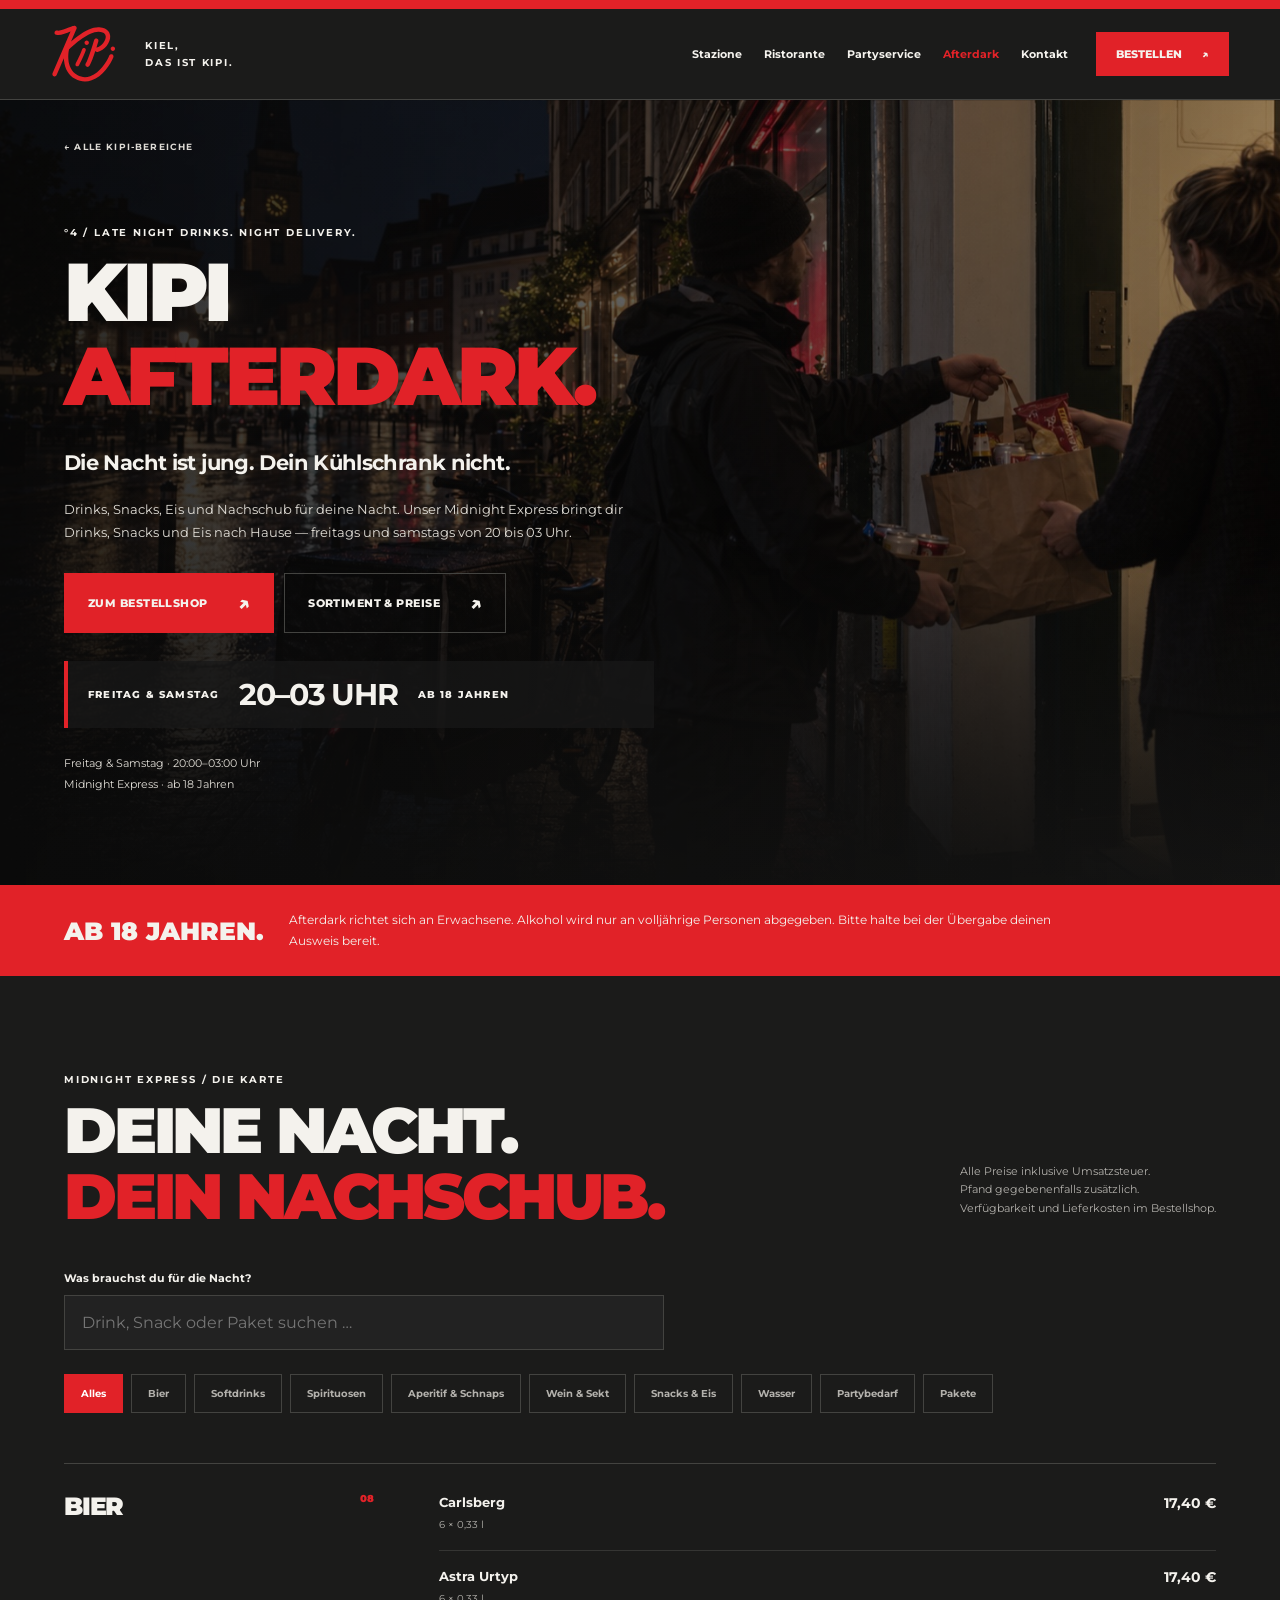
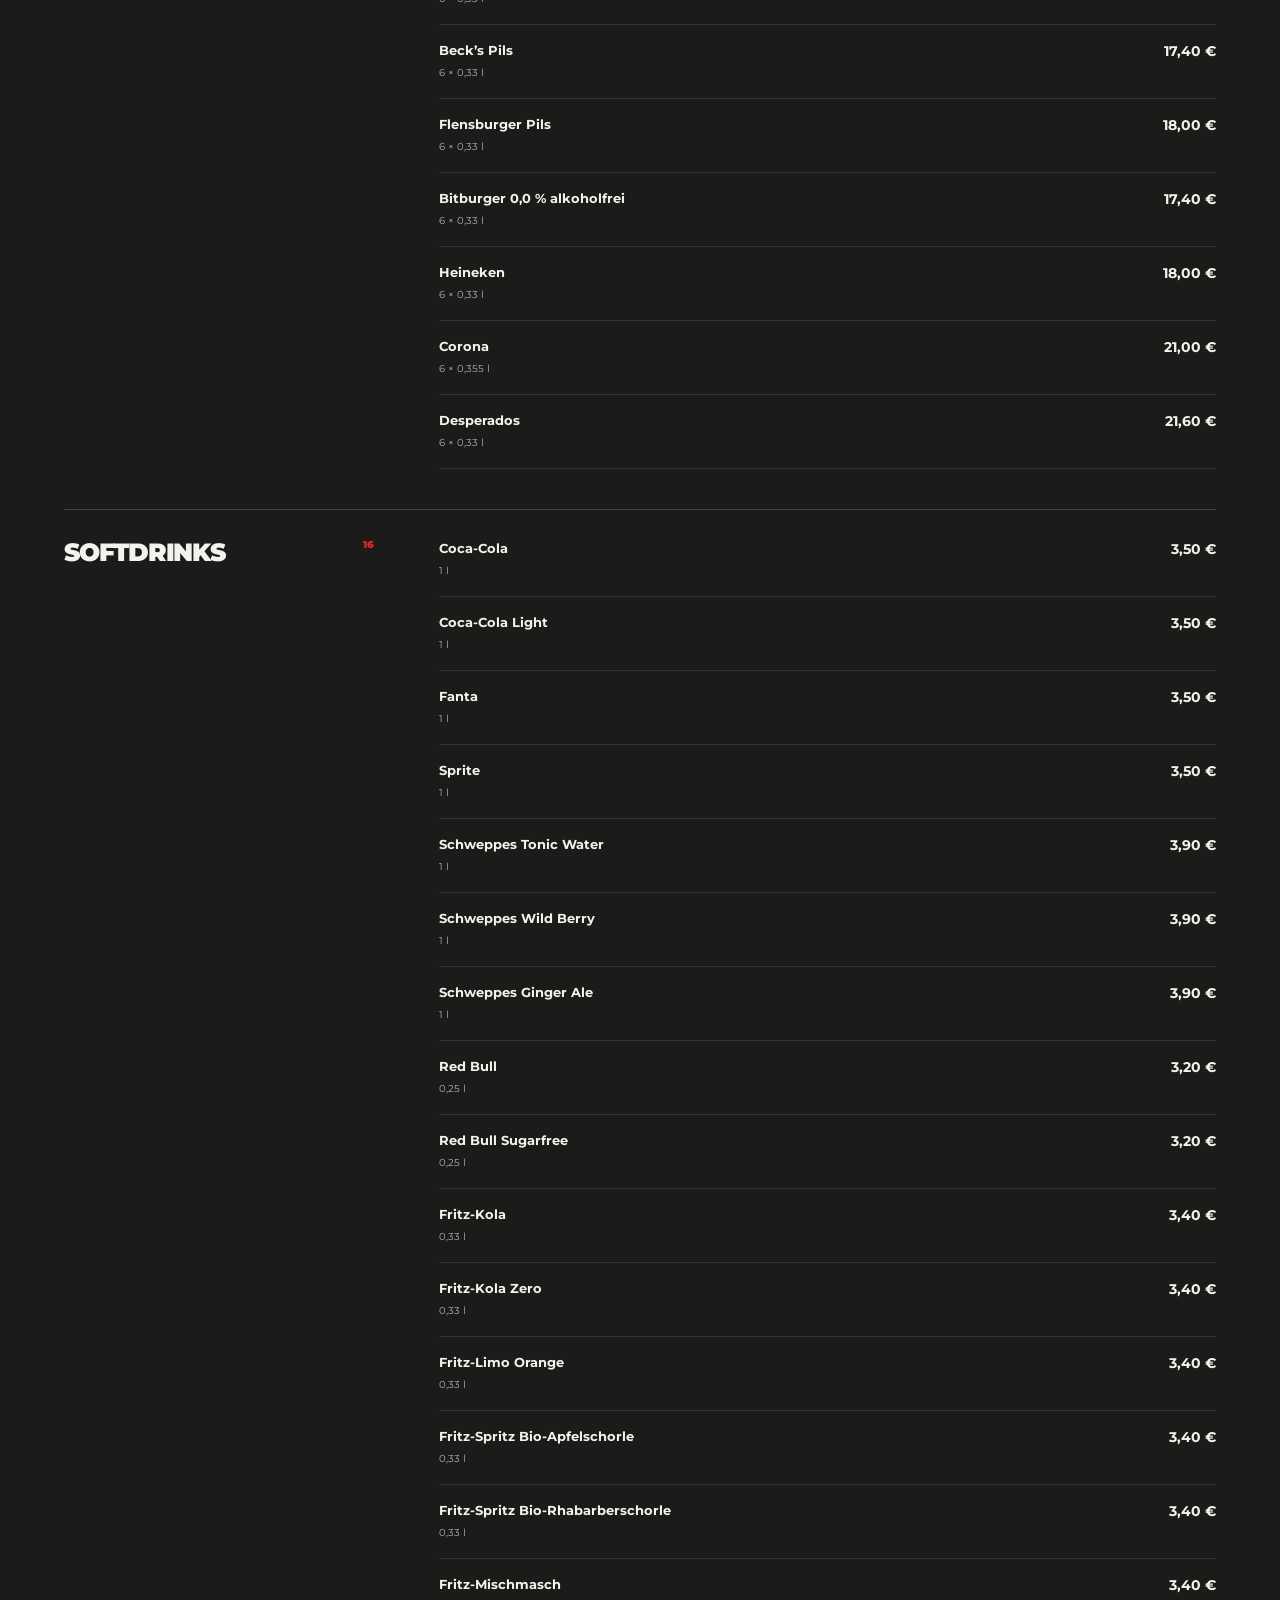
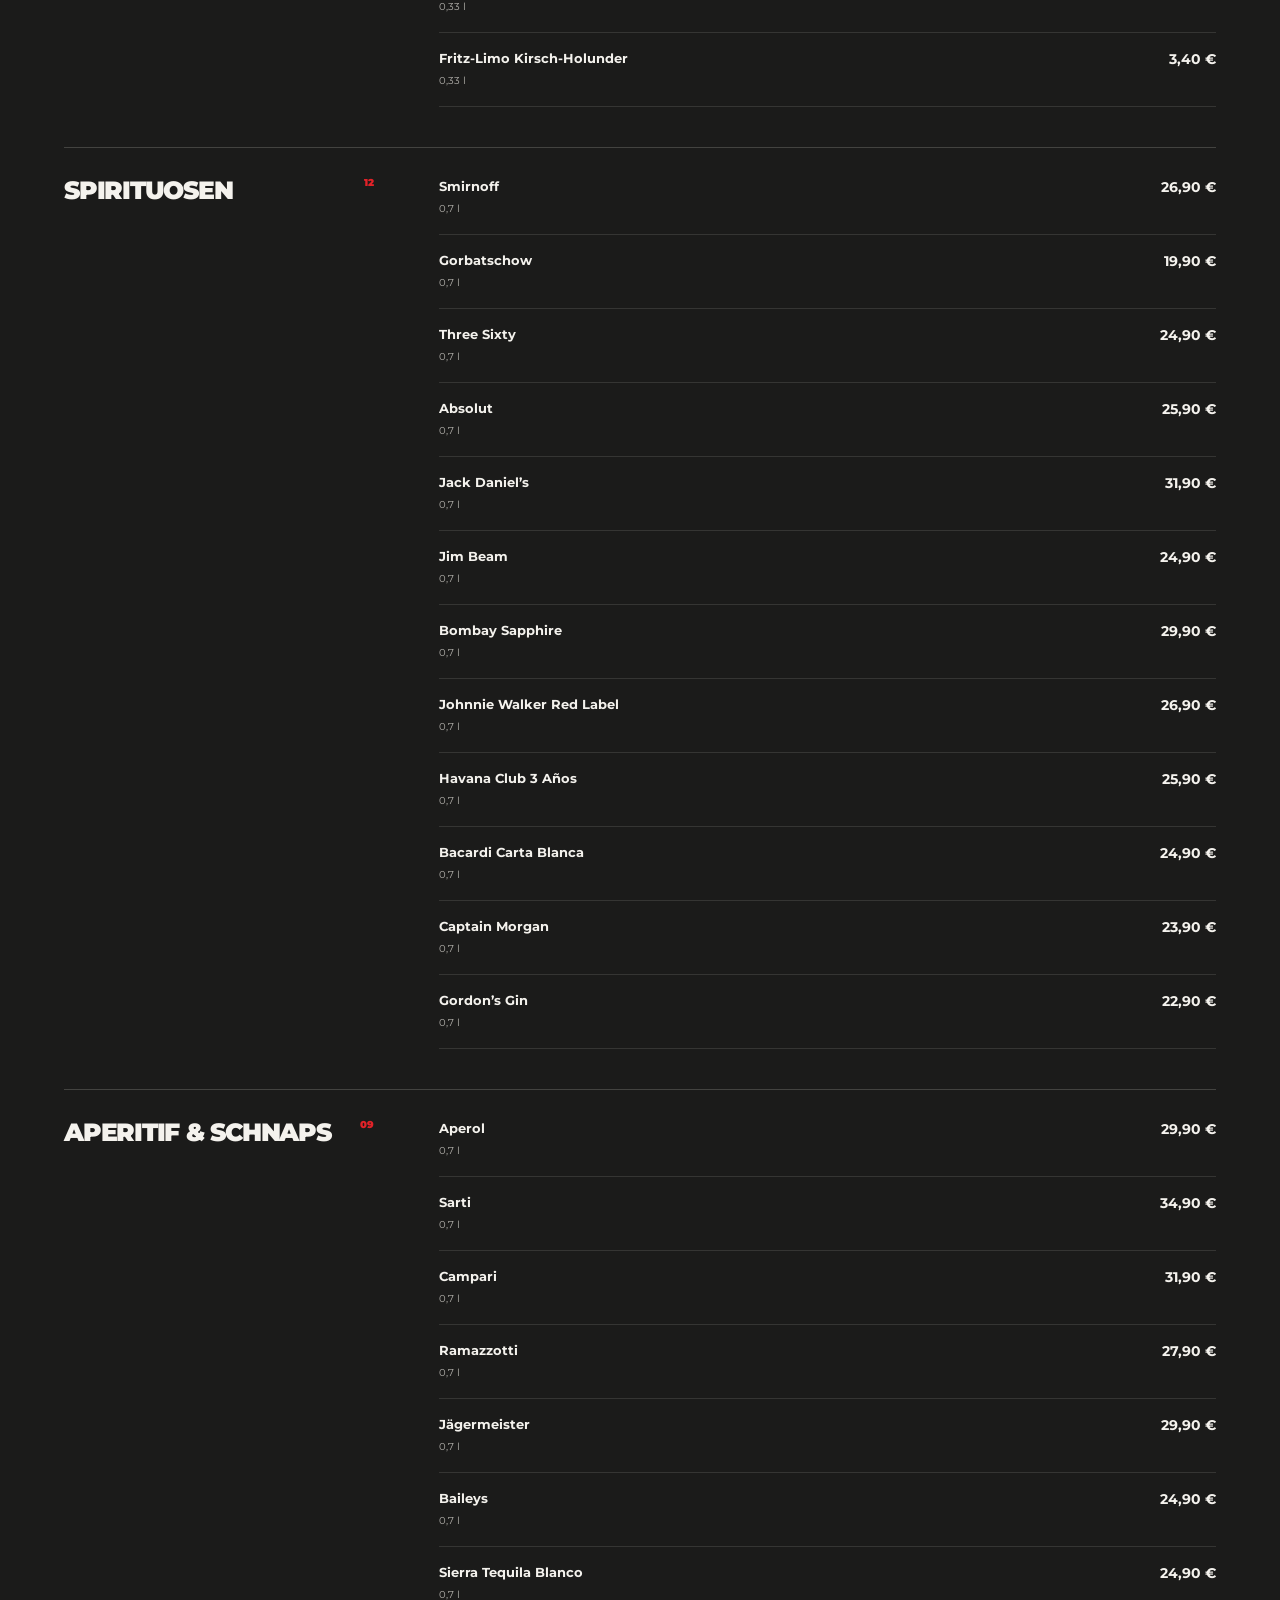
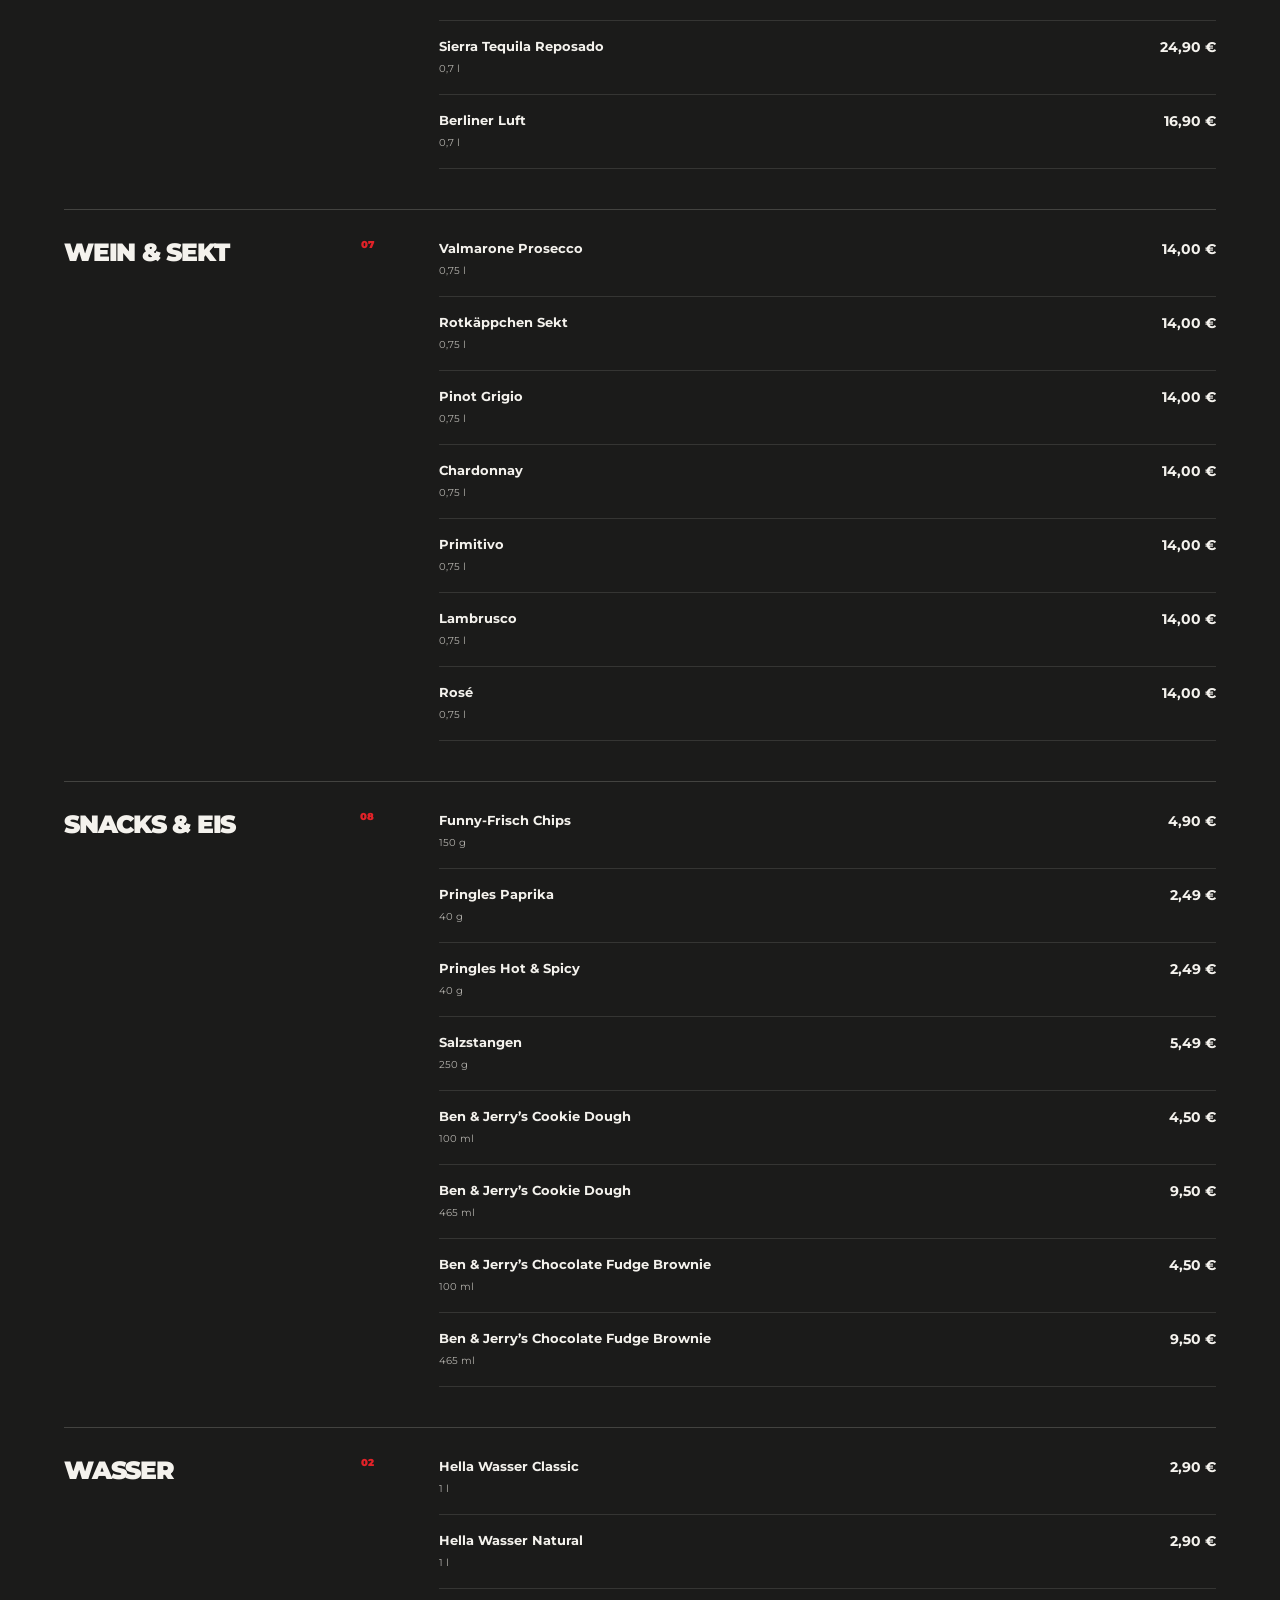
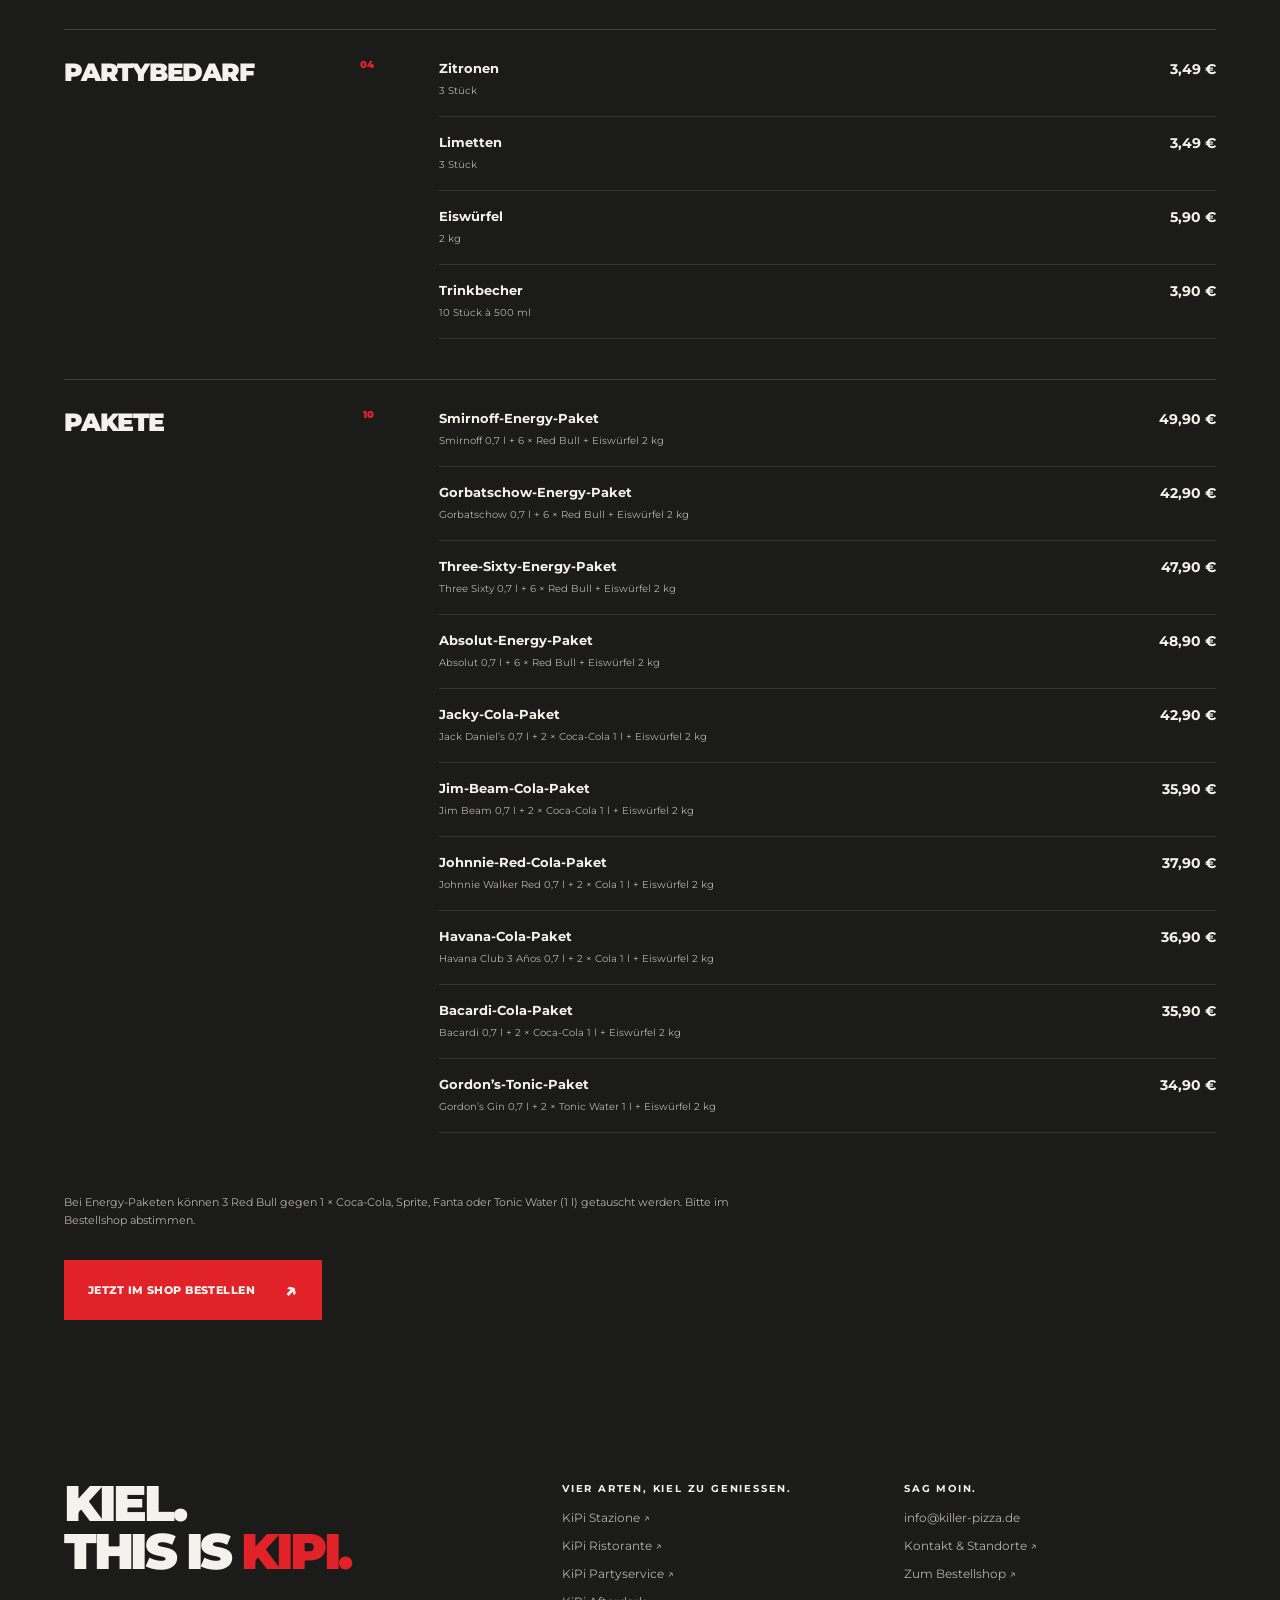
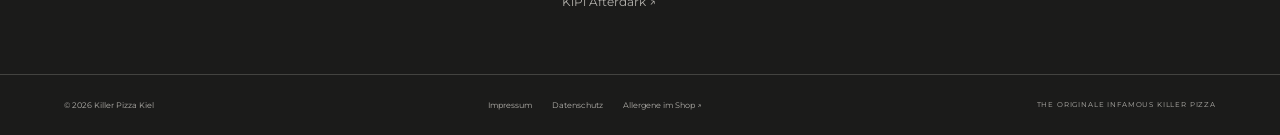
==== afterdark.html @ 05126a33 "Match all pasta plates and restore antipasti bread" ====
<!doctype html>
<html lang="de" data-page="afterdark" data-root="./"><head><meta charset="utf-8"><meta name="viewport" content="width=device-width, initial-scale=1"><meta name="theme-color" content="#1b1b1a"><title>KiPi Afterdark — Midnight Express Kiel · Drinks & Preise</title><meta name="description" content="Night Delivery in Kiel. Freitag und Samstag 20–03 Uhr. Drinks, Snacks, Eis und Partypakete mit Preisen. Ab 18."><meta property="og:title" content="KiPi Afterdark — Midnight Express Kiel · Drinks & Preise"><meta property="og:description" content="Night Delivery in Kiel. Freitag und Samstag 20–03 Uhr. Drinks, Snacks, Eis und Partypakete mit Preisen. Ab 18."><meta property="og:type" content="website"><link rel="icon" href="./kipi-logo.svg"><link rel="stylesheet" href="./styles.css?v=20261101j"><script defer src="./prices.js"></script><script defer src="./menu.js?v=20261101j"></script><script defer src="./app.js?v=20261101j"></script></head><body><div id="app"><a class="skip" href="#main">Zum Inhalt</a><header><a class="brand" href="./" aria-label="KiPi — Startseite"><img  src="./kipi-logo.svg" alt="KiPi" width="1000" height="600"><span class="brand-tagline">KIEL,<br>DAS IST KIPI.</span></a><nav aria-label="Hauptnavigation" id="navigation"><a  href="./stazione.html">Stazione</a><a  href="./ristorante.html">Ristorante</a><a  href="./partyservice.html">Partyservice</a><a aria-current="page" href="./afterdark.html">Afterdark</a><a href="./kontakt.html">Kontakt</a></nav><a class="header-order" href="https://shop.liefersoft.de/killer-pizza-kawamustafa-gbr-24103-77?disableRedirect=true">Bestellen <span aria-hidden="true">↗</span></a><button class="menu-toggle" aria-expanded="false" aria-controls="navigation" aria-label="Menü öffnen"><span></span><span></span></button></header><main id="main"><section class="detail-hero cinematic-detail location-hero night" data-active-scene="afterdark"><div class="night-backdrop" style="background-image:url('./afterdark-delivery.jpg')" aria-hidden="true"></div><a class="back" href="./">← ALLE KIPI-BEREICHE</a><div class="detail-heading"><div><p class="eyebrow">°4 / Late Night Drinks. Night Delivery.</p><h1>KIPI<br><span>Afterdark.</span></h1><p class="detail-intro">Die Nacht ist jung. Dein Kühlschrank nicht.</p><p class="detail-desc">Drinks, Snacks, Eis und Nachschub für deine Nacht. Unser Midnight Express bringt dir Drinks, Snacks und Eis nach Hause — freitags und samstags von 20 bis 03 Uhr.</p><div class="actions"><a class="button " href="https://shop.liefersoft.de/killer-pizza-kawamustafa-gbr-24103-77?disableRedirect=true">Zum Bestellshop<span aria-hidden="true">↗</span></a><a class="button secondary" href="#sortiment">Sortiment & Preise<span aria-hidden="true">↗</span></a></div><div class="afterdark-hours"><span>FREITAG & SAMSTAG</span><strong>20–03 UHR</strong><span>AB 18 JAHREN</span></div><p class="detail-info">Freitag & Samstag · 20:00–03:00 Uhr<br>Midnight Express · ab 18 Jahren</p></div></div></section><div class="night-info"><b>AB 18 JAHREN.</b><p>Afterdark richtet sich an Erwachsene. Alkohol wird nur an volljährige Personen abgegeben. Bitte halte bei der Übergabe deinen Ausweis bereit.</p></div><section class="price-section section" id="sortiment"><div class="section-heading"><div><p class="eyebrow">MIDNIGHT EXPRESS / DIE KARTE</p><h2>DEINE NACHT.<br><em>DEIN NACHSCHUB.</em></h2></div><p>Alle Preise inklusive Umsatzsteuer.<br>Pfand gegebenenfalls zusätzlich.<br>Verfügbarkeit und Lieferkosten im Bestellshop.</p></div><label class="search-label" for="price-search">Was brauchst du für die Nacht?</label><input id="price-search" type="search" placeholder="Drink, Snack oder Paket suchen …"><div class="price-filters" role="group" aria-label="Sortiment filtern"><button class="active" data-filter="Alle" aria-pressed="true">Alles</button><button data-filter="Bier" aria-pressed="false">Bier</button><button data-filter="Softdrinks" aria-pressed="false">Softdrinks</button><button data-filter="Spirituosen" aria-pressed="false">Spirituosen</button><button data-filter="Aperitif & Schnaps" aria-pressed="false">Aperitif & Schnaps</button><button data-filter="Wein & Sekt" aria-pressed="false">Wein & Sekt</button><button data-filter="Snacks & Eis" aria-pressed="false">Snacks & Eis</button><button data-filter="Wasser" aria-pressed="false">Wasser</button><button data-filter="Partybedarf" aria-pressed="false">Partybedarf</button><button data-filter="Pakete" aria-pressed="false">Pakete</button></div><p class="no-results" hidden>Kein Treffer. Versuch einen anderen Suchbegriff.</p><div class="price-groups"><section class="price-group" data-category="Bier"><h3>Bier<span>08</span></h3><div><article class="price-item" data-search="carlsberg 6 × 0,33 l"><div><h4>Carlsberg</h4><p>6 × 0,33 l</p></div><strong>17,40 €</strong></article><article class="price-item" data-search="astra urtyp 6 × 0,33 l"><div><h4>Astra Urtyp</h4><p>6 × 0,33 l</p></div><strong>17,40 €</strong></article><article class="price-item" data-search="beck’s pils 6 × 0,33 l"><div><h4>Beck’s Pils</h4><p>6 × 0,33 l</p></div><strong>17,40 €</strong></article><article class="price-item" data-search="flensburger pils 6 × 0,33 l"><div><h4>Flensburger Pils</h4><p>6 × 0,33 l</p></div><strong>18,00 €</strong></article><article class="price-item" data-search="bitburger 0,0 % alkoholfrei 6 × 0,33 l"><div><h4>Bitburger 0,0 % alkoholfrei</h4><p>6 × 0,33 l</p></div><strong>17,40 €</strong></article><article class="price-item" data-search="heineken 6 × 0,33 l"><div><h4>Heineken</h4><p>6 × 0,33 l</p></div><strong>18,00 €</strong></article><article class="price-item" data-search="corona 6 × 0,355 l"><div><h4>Corona</h4><p>6 × 0,355 l</p></div><strong>21,00 €</strong></article><article class="price-item" data-search="desperados 6 × 0,33 l"><div><h4>Desperados</h4><p>6 × 0,33 l</p></div><strong>21,60 €</strong></article></div></section><section class="price-group" data-category="Softdrinks"><h3>Softdrinks<span>16</span></h3><div><article class="price-item" data-search="coca-cola 1 l"><div><h4>Coca-Cola</h4><p>1 l</p></div><strong>3,50 €</strong></article><article class="price-item" data-search="coca-cola light 1 l"><div><h4>Coca-Cola Light</h4><p>1 l</p></div><strong>3,50 €</strong></article><article class="price-item" data-search="fanta 1 l"><div><h4>Fanta</h4><p>1 l</p></div><strong>3,50 €</strong></article><article class="price-item" data-search="sprite 1 l"><div><h4>Sprite</h4><p>1 l</p></div><strong>3,50 €</strong></article><article class="price-item" data-search="schweppes tonic water 1 l"><div><h4>Schweppes Tonic Water</h4><p>1 l</p></div><strong>3,90 €</strong></article><article class="price-item" data-search="schweppes wild berry 1 l"><div><h4>Schweppes Wild Berry</h4><p>1 l</p></div><strong>3,90 €</strong></article><article class="price-item" data-search="schweppes ginger ale 1 l"><div><h4>Schweppes Ginger Ale</h4><p>1 l</p></div><strong>3,90 €</strong></article><article class="price-item" data-search="red bull 0,25 l"><div><h4>Red Bull</h4><p>0,25 l</p></div><strong>3,20 €</strong></article><article class="price-item" data-search="red bull sugarfree 0,25 l"><div><h4>Red Bull Sugarfree</h4><p>0,25 l</p></div><strong>3,20 €</strong></article><article class="price-item" data-search="fritz-kola 0,33 l"><div><h4>Fritz-Kola</h4><p>0,33 l</p></div><strong>3,40 €</strong></article><article class="price-item" data-search="fritz-kola zero 0,33 l"><div><h4>Fritz-Kola Zero</h4><p>0,33 l</p></div><strong>3,40 €</strong></article><article class="price-item" data-search="fritz-limo orange 0,33 l"><div><h4>Fritz-Limo Orange</h4><p>0,33 l</p></div><strong>3,40 €</strong></article><article class="price-item" data-search="fritz-spritz bio-apfelschorle 0,33 l"><div><h4>Fritz-Spritz Bio-Apfelschorle</h4><p>0,33 l</p></div><strong>3,40 €</strong></article><article class="price-item" data-search="fritz-spritz bio-rhabarberschorle 0,33 l"><div><h4>Fritz-Spritz Bio-Rhabarberschorle</h4><p>0,33 l</p></div><strong>3,40 €</strong></article><article class="price-item" data-search="fritz-mischmasch 0,33 l"><div><h4>Fritz-Mischmasch</h4><p>0,33 l</p></div><strong>3,40 €</strong></article><article class="price-item" data-search="fritz-limo kirsch-holunder 0,33 l"><div><h4>Fritz-Limo Kirsch-Holunder</h4><p>0,33 l</p></div><strong>3,40 €</strong></article></div></section><section class="price-group" data-category="Spirituosen"><h3>Spirituosen<span>12</span></h3><div><article class="price-item" data-search="smirnoff 0,7 l"><div><h4>Smirnoff</h4><p>0,7 l</p></div><strong>26,90 €</strong></article><article class="price-item" data-search="gorbatschow 0,7 l"><div><h4>Gorbatschow</h4><p>0,7 l</p></div><strong>19,90 €</strong></article><article class="price-item" data-search="three sixty 0,7 l"><div><h4>Three Sixty</h4><p>0,7 l</p></div><strong>24,90 €</strong></article><article class="price-item" data-search="absolut 0,7 l"><div><h4>Absolut</h4><p>0,7 l</p></div><strong>25,90 €</strong></article><article class="price-item" data-search="jack daniel’s 0,7 l"><div><h4>Jack Daniel’s</h4><p>0,7 l</p></div><strong>31,90 €</strong></article><article class="price-item" data-search="jim beam 0,7 l"><div><h4>Jim Beam</h4><p>0,7 l</p></div><strong>24,90 €</strong></article><article class="price-item" data-search="bombay sapphire 0,7 l"><div><h4>Bombay Sapphire</h4><p>0,7 l</p></div><strong>29,90 €</strong></article><article class="price-item" data-search="johnnie walker red label 0,7 l"><div><h4>Johnnie Walker Red Label</h4><p>0,7 l</p></div><strong>26,90 €</strong></article><article class="price-item" data-search="havana club 3 años 0,7 l"><div><h4>Havana Club 3 Años</h4><p>0,7 l</p></div><strong>25,90 €</strong></article><article class="price-item" data-search="bacardi carta blanca 0,7 l"><div><h4>Bacardi Carta Blanca</h4><p>0,7 l</p></div><strong>24,90 €</strong></article><article class="price-item" data-search="captain morgan 0,7 l"><div><h4>Captain Morgan</h4><p>0,7 l</p></div><strong>23,90 €</strong></article><article class="price-item" data-search="gordon’s gin 0,7 l"><div><h4>Gordon’s Gin</h4><p>0,7 l</p></div><strong>22,90 €</strong></article></div></section><section class="price-group" data-category="Aperitif & Schnaps"><h3>Aperitif & Schnaps<span>09</span></h3><div><article class="price-item" data-search="aperol 0,7 l"><div><h4>Aperol</h4><p>0,7 l</p></div><strong>29,90 €</strong></article><article class="price-item" data-search="sarti 0,7 l"><div><h4>Sarti</h4><p>0,7 l</p></div><strong>34,90 €</strong></article><article class="price-item" data-search="campari 0,7 l"><div><h4>Campari</h4><p>0,7 l</p></div><strong>31,90 €</strong></article><article class="price-item" data-search="ramazzotti 0,7 l"><div><h4>Ramazzotti</h4><p>0,7 l</p></div><strong>27,90 €</strong></article><article class="price-item" data-search="jägermeister 0,7 l"><div><h4>Jägermeister</h4><p>0,7 l</p></div><strong>29,90 €</strong></article><article class="price-item" data-search="baileys 0,7 l"><div><h4>Baileys</h4><p>0,7 l</p></div><strong>24,90 €</strong></article><article class="price-item" data-search="sierra tequila blanco 0,7 l"><div><h4>Sierra Tequila Blanco</h4><p>0,7 l</p></div><strong>24,90 €</strong></article><article class="price-item" data-search="sierra tequila reposado 0,7 l"><div><h4>Sierra Tequila Reposado</h4><p>0,7 l</p></div><strong>24,90 €</strong></article><article class="price-item" data-search="berliner luft 0,7 l"><div><h4>Berliner Luft</h4><p>0,7 l</p></div><strong>16,90 €</strong></article></div></section><section class="price-group" data-category="Wein & Sekt"><h3>Wein & Sekt<span>07</span></h3><div><article class="price-item" data-search="valmarone prosecco 0,75 l"><div><h4>Valmarone Prosecco</h4><p>0,75 l</p></div><strong>14,00 €</strong></article><article class="price-item" data-search="rotkäppchen sekt 0,75 l"><div><h4>Rotkäppchen Sekt</h4><p>0,75 l</p></div><strong>14,00 €</strong></article><article class="price-item" data-search="pinot grigio 0,75 l"><div><h4>Pinot Grigio</h4><p>0,75 l</p></div><strong>14,00 €</strong></article><article class="price-item" data-search="chardonnay 0,75 l"><div><h4>Chardonnay</h4><p>0,75 l</p></div><strong>14,00 €</strong></article><article class="price-item" data-search="primitivo 0,75 l"><div><h4>Primitivo</h4><p>0,75 l</p></div><strong>14,00 €</strong></article><article class="price-item" data-search="lambrusco 0,75 l"><div><h4>Lambrusco</h4><p>0,75 l</p></div><strong>14,00 €</strong></article><article class="price-item" data-search="rosé 0,75 l"><div><h4>Rosé</h4><p>0,75 l</p></div><strong>14,00 €</strong></article></div></section><section class="price-group" data-category="Snacks & Eis"><h3>Snacks & Eis<span>08</span></h3><div><article class="price-item" data-search="funny-frisch chips 150 g"><div><h4>Funny-Frisch Chips</h4><p>150 g</p></div><strong>4,90 €</strong></article><article class="price-item" data-search="pringles paprika 40 g"><div><h4>Pringles Paprika</h4><p>40 g</p></div><strong>2,49 €</strong></article><article class="price-item" data-search="pringles hot & spicy 40 g"><div><h4>Pringles Hot & Spicy</h4><p>40 g</p></div><strong>2,49 €</strong></article><article class="price-item" data-search="salzstangen 250 g"><div><h4>Salzstangen</h4><p>250 g</p></div><strong>5,49 €</strong></article><article class="price-item" data-search="ben & jerry’s cookie dough 100 ml"><div><h4>Ben & Jerry’s Cookie Dough</h4><p>100 ml</p></div><strong>4,50 €</strong></article><article class="price-item" data-search="ben & jerry’s cookie dough 465 ml"><div><h4>Ben & Jerry’s Cookie Dough</h4><p>465 ml</p></div><strong>9,50 €</strong></article><article class="price-item" data-search="ben & jerry’s chocolate fudge brownie 100 ml"><div><h4>Ben & Jerry’s Chocolate Fudge Brownie</h4><p>100 ml</p></div><strong>4,50 €</strong></article><article class="price-item" data-search="ben & jerry’s chocolate fudge brownie 465 ml"><div><h4>Ben & Jerry’s Chocolate Fudge Brownie</h4><p>465 ml</p></div><strong>9,50 €</strong></article></div></section><section class="price-group" data-category="Wasser"><h3>Wasser<span>02</span></h3><div><article class="price-item" data-search="hella wasser classic 1 l"><div><h4>Hella Wasser Classic</h4><p>1 l</p></div><strong>2,90 €</strong></article><article class="price-item" data-search="hella wasser natural 1 l"><div><h4>Hella Wasser Natural</h4><p>1 l</p></div><strong>2,90 €</strong></article></div></section><section class="price-group" data-category="Partybedarf"><h3>Partybedarf<span>04</span></h3><div><article class="price-item" data-search="zitronen 3 stück"><div><h4>Zitronen</h4><p>3 Stück</p></div><strong>3,49 €</strong></article><article class="price-item" data-search="limetten 3 stück"><div><h4>Limetten</h4><p>3 Stück</p></div><strong>3,49 €</strong></article><article class="price-item" data-search="eiswürfel 2 kg"><div><h4>Eiswürfel</h4><p>2 kg</p></div><strong>5,90 €</strong></article><article class="price-item" data-search="trinkbecher 10 stück à 500 ml"><div><h4>Trinkbecher</h4><p>10 Stück à 500 ml</p></div><strong>3,90 €</strong></article></div></section><section class="price-group" data-category="Pakete"><h3>Pakete<span>10</span></h3><div><article class="price-item" data-search="smirnoff-energy-paket smirnoff 0,7 l + 6 × red bull + eiswürfel 2 kg"><div><h4>Smirnoff-Energy-Paket</h4><p>Smirnoff 0,7 l + 6 × Red Bull + Eiswürfel 2 kg</p></div><strong>49,90 €</strong></article><article class="price-item" data-search="gorbatschow-energy-paket gorbatschow 0,7 l + 6 × red bull + eiswürfel 2 kg"><div><h4>Gorbatschow-Energy-Paket</h4><p>Gorbatschow 0,7 l + 6 × Red Bull + Eiswürfel 2 kg</p></div><strong>42,90 €</strong></article><article class="price-item" data-search="three-sixty-energy-paket three sixty 0,7 l + 6 × red bull + eiswürfel 2 kg"><div><h4>Three-Sixty-Energy-Paket</h4><p>Three Sixty 0,7 l + 6 × Red Bull + Eiswürfel 2 kg</p></div><strong>47,90 €</strong></article><article class="price-item" data-search="absolut-energy-paket absolut 0,7 l + 6 × red bull + eiswürfel 2 kg"><div><h4>Absolut-Energy-Paket</h4><p>Absolut 0,7 l + 6 × Red Bull + Eiswürfel 2 kg</p></div><strong>48,90 €</strong></article><article class="price-item" data-search="jacky-cola-paket jack daniel’s 0,7 l + 2 × coca-cola 1 l + eiswürfel 2 kg"><div><h4>Jacky-Cola-Paket</h4><p>Jack Daniel’s 0,7 l + 2 × Coca-Cola 1 l + Eiswürfel 2 kg</p></div><strong>42,90 €</strong></article><article class="price-item" data-search="jim-beam-cola-paket jim beam 0,7 l + 2 × coca-cola 1 l + eiswürfel 2 kg"><div><h4>Jim-Beam-Cola-Paket</h4><p>Jim Beam 0,7 l + 2 × Coca-Cola 1 l + Eiswürfel 2 kg</p></div><strong>35,90 €</strong></article><article class="price-item" data-search="johnnie-red-cola-paket johnnie walker red 0,7 l + 2 × cola 1 l + eiswürfel 2 kg"><div><h4>Johnnie-Red-Cola-Paket</h4><p>Johnnie Walker Red 0,7 l + 2 × Cola 1 l + Eiswürfel 2 kg</p></div><strong>37,90 €</strong></article><article class="price-item" data-search="havana-cola-paket havana club 3 años 0,7 l + 2 × cola 1 l + eiswürfel 2 kg"><div><h4>Havana-Cola-Paket</h4><p>Havana Club 3 Años 0,7 l + 2 × Cola 1 l + Eiswürfel 2 kg</p></div><strong>36,90 €</strong></article><article class="price-item" data-search="bacardi-cola-paket bacardi 0,7 l + 2 × coca-cola 1 l + eiswürfel 2 kg"><div><h4>Bacardi-Cola-Paket</h4><p>Bacardi 0,7 l + 2 × Coca-Cola 1 l + Eiswürfel 2 kg</p></div><strong>35,90 €</strong></article><article class="price-item" data-search="gordon’s-tonic-paket gordon’s gin 0,7 l + 2 × tonic water 1 l + eiswürfel 2 kg"><div><h4>Gordon’s-Tonic-Paket</h4><p>Gordon’s Gin 0,7 l + 2 × Tonic Water 1 l + Eiswürfel 2 kg</p></div><strong>34,90 €</strong></article></div></section></div><p class="price-note">Bei Energy-Paketen können 3 Red Bull gegen 1 × Coca-Cola, Sprite, Fanta oder Tonic Water (1 l) getauscht werden. Bitte im Bestellshop abstimmen.</p><a class="button " href="https://shop.liefersoft.de/killer-pizza-kawamustafa-gbr-24103-77?disableRedirect=true">Jetzt im Shop bestellen<span aria-hidden="true">↗</span></a></section></main><footer><div class="footer-top"><a class="footer-wordmark" href="./">KIEL.<br>THIS IS <span>KIPI.</span></a><div><p class="eyebrow">VIER ARTEN, KIEL ZU GENIESSEN.</p><a href="./stazione.html">KiPi Stazione ↗</a><a href="./ristorante.html">KiPi Ristorante ↗</a><a href="./partyservice.html">KiPi Partyservice ↗</a><a href="./afterdark.html">KiPi Afterdark ↗</a></div><div><p class="eyebrow">SAG MOIN.</p><a href="mailto:info@killer-pizza.de">info@killer-pizza.de</a><a href="./kontakt.html">Kontakt & Standorte ↗</a><a href="https://shop.liefersoft.de/killer-pizza-kawamustafa-gbr-24103-77?disableRedirect=true">Zum Bestellshop ↗</a></div></div><div class="footer-bottom"><span>© 2026 Killer Pizza Kiel</span><div><a href="./impressum.html">Impressum</a><a href="./datenschutz.html">Datenschutz</a><a href="https://shop.liefersoft.de/killer-pizza-kawamustafa-gbr-24103-77/additives-allergens">Allergene im Shop ↗</a></div><span>THE ORIGINALE INFAMOUS KILLER PIZZA</span></div></footer><a class="mobile-order" href="https://shop.liefersoft.de/killer-pizza-kawamustafa-gbr-24103-77?disableRedirect=true">NACHSCHUB? JETZT BESTELLEN <span>↗</span></a></div><noscript><main style="padding:40px;font-family:Arial"><h1>Killer Pizza Kiel</h1><p>Stazione · Ristorante · Partyservice · Afterdark</p><p>Stazione: Wilhelminenstraße 35, 24103 Kiel · <a href="tel:+4943188975404">0431 8897 5404</a></p><p>Ristorante: Olshausenstraße 8, 24118 Kiel · <a href="tel:+4943128931490">0431 2893 1490</a></p><p><a href="https://shop.liefersoft.de/killer-pizza-kawamustafa-gbr-24103-77?disableRedirect=true">Jetzt online bestellen</a></p><p>Bitte aktiviere JavaScript für die vollständige Website.</p></main></noscript></body></html>
---- styles.css ----
@import url('./fonts.css');
:root{--red:#e12228;--bg:#1b1b1a;--panel:#2c2c2b;--white:#f4f2ed;--muted:#b3b1ac;--line:#434340;color-scheme:dark;font-family:Montserrat,Arial,sans-serif;color:var(--white);background:var(--bg)}*{box-sizing:border-box}html{scroll-behavior:smooth;scroll-padding-top:100px}body{margin:0}a{color:inherit;text-decoration:none}button,input,textarea{font:inherit}button,a,input,textarea{-webkit-tap-highlight-color:transparent}button{cursor:pointer}button:focus-visible,a:focus-visible,input:focus-visible,textarea:focus-visible{outline:3px solid var(--white);outline-offset:5px}[hidden]{display:none!important}::selection{background:var(--red);color:white}p{line-height:1.7}img{max-width:100%;display:block;object-fit:cover}h1,h2,h3,h4,p{margin-top:0}h1,h2,h3{font-weight:900;text-transform:uppercase;line-height:1.02;letter-spacing:-.05em}h1{font-size:clamp(44px,6.5vw,108px)}h2{font-size:clamp(35px,5vw,72px)}h3{font-size:24px}em{font-style:normal;color:var(--red)}.eyebrow{text-transform:uppercase;letter-spacing:.18em;font-size:10px;font-weight:700;line-height:1.7}.section{padding:95px max(5vw,24px)}.skip{position:fixed;top:-100px;left:20px;z-index:100;background:white;color:black;padding:12px}.skip:focus{top:10px}header{height:100px;display:flex;align-items:center;gap:28px;padding:0 4vw;border-top:9px solid var(--red);border-bottom:1px solid var(--line);position:relative;z-index:20;background:var(--bg)}.brand{display:flex;gap:12px;align-items:center;flex-shrink:0}.brand img{width:75px;height:68px;object-fit:contain}.brand>span{font-weight:900;letter-spacing:-.04em;font-size:19px}.brand small{display:block;font-size:8px;letter-spacing:.28em;font-weight:600;margin-top:7px}.brand:hover{color:var(--red)}nav{display:flex;gap:22px;margin-left:auto;font-size:11px;font-weight:700}nav a:hover,nav a[aria-current]{color:var(--red)}.header-order{background:var(--red);padding:15px 20px;text-transform:uppercase;font-weight:800;font-size:11px;display:flex;gap:20px}.header-order:hover{background:var(--white);color:var(--red)}.menu-toggle{display:none;border:1px solid var(--line);background:none;width:44px;height:44px;padding:12px}.menu-toggle span{height:2px;background:var(--white);display:block;margin:5px 0}.home-hero{padding:62px 5vw 65px;display:grid;grid-template-columns:1fr 1fr;gap:6vw;max-width:1700px;margin:auto}.hero-intro h1{font-size:clamp(64px,7.4vw,116px);margin:25px 0 35px}.hero-intro h1 span{color:var(--red)}.dot{background:var(--red);width:7px;height:7px;display:inline-block;border-radius:50%;margin-right:8px}.hero-picture{position:relative;width:86%;height:205px;transform:rotate(-3deg);border:7px solid var(--white);margin:0 0 25px 10px}.hero-picture img{width:100%;height:100%;object-position:center 58%}.picture-label{position:absolute;bottom:0;left:0;background:var(--white);color:var(--bg);font-size:8px;letter-spacing:.2em;font-weight:800;padding:7px 12px}.round-stamp{position:absolute;right:-48px;bottom:-22px;border-radius:50%;background:var(--red);border:3px solid var(--bg);outline:2px solid var(--white);width:112px;height:112px;display:flex;flex-direction:column;justify-content:center;text-align:center;font-size:10px;font-weight:900;transform:rotate(15deg);line-height:1.4}.round-stamp b{font-size:29px}.hero-caption{font-size:12px;text-transform:uppercase;font-weight:800;letter-spacing:.07em;margin:35px 0 0}.portals{display:flex;flex-direction:column;gap:14px;padding-top:4px}.portal-lead{display:flex;justify-content:space-between;font-size:8px;margin-bottom:8px;color:var(--muted)}.portal{position:relative;display:grid;grid-template-columns:43px 1fr 20px;gap:8px;align-items:start;background:var(--panel);padding:24px 22px;border:1px solid transparent;transition:transform .2s,background .2s,border-color .2s;min-height:130px}.portal:hover{transform:translateX(-6px);border-color:var(--red);background:#333}.portal-number{font-size:32px;font-weight:900;color:var(--red);line-height:1.1;letter-spacing:-.08em}.portal h2{font-size:clamp(21px,2.2vw,34px);margin:0 0 9px;letter-spacing:-.055em}.portal h2 span{color:var(--red)}.portal p{margin:0}.portal-tag{font-size:9px;letter-spacing:.14em;font-weight:700;text-transform:uppercase;max-width:290px;line-height:1.4}.portal-info{font-size:8px;letter-spacing:.08em;font-weight:600;text-transform:uppercase;margin-top:9px!important}.portal-contact{font-size:11px;font-weight:700;margin-top:3px!important}.portal-arrow{font-size:20px}.portal.red{background:var(--red);border:3px solid var(--white);margin-top:2px;padding-top:21px;padding-bottom:21px}.portal.red .portal-number,.portal.red h2{color:var(--bg)}.portal.red h2 span{color:var(--white)}.portal.red .portal-tag{color:var(--bg)}.portal.red:hover{background:#d90018}.new-stamp{position:absolute;right:13px;bottom:-24px;border:2px solid white;outline:2px solid var(--bg);border-radius:50%;background:var(--bg);font-size:13px;font-weight:900;line-height:1.1;width:78px;height:78px;display:flex;flex-direction:column;text-align:center;justify-content:center;transform:rotate(13deg)}.new-stamp small{font-size:9px;margin-top:4px}.ticker{overflow:hidden;background:var(--red);color:var(--white);padding:16px 0;white-space:nowrap}.ticker span{font-size:16px;letter-spacing:.06em;font-weight:900;word-spacing:.2em;display:inline-block;animation:marquee 40s linear infinite}.ticker b{padding:0 30px;font-size:20px}@keyframes marquee{to{transform:translateX(-40%)}}.section-heading{display:flex;justify-content:space-between;align-items:end;gap:35px;margin-bottom:42px}.section-heading h2{margin-bottom:0}.button{display:inline-flex;align-items:center;justify-content:space-between;gap:30px;background:var(--red);border:1px solid var(--red);color:var(--white);font-size:11px;text-transform:uppercase;font-weight:800;letter-spacing:.04em;padding:19px 23px;transition:background .2s,color .2s}.button span{font-size:20px;line-height:1}.button:hover{background:var(--white);border-color:var(--white);color:var(--red)}.button.secondary{background:transparent;border-color:var(--line)}.button.secondary:hover{background:var(--white);color:var(--bg)}.food-grid{display:grid;grid-template-columns:repeat(3,1fr);gap:25px}.food-image{height:245px;overflow:hidden;position:relative;background:var(--panel)}.food-image img{height:100%;width:100%;transition:transform .4s}.food-card:hover img{transform:scale(1.06)}.food-image>span{position:absolute;top:13px;left:15px;font-size:11px;font-weight:800;letter-spacing:.1em;background:var(--bg);padding:8px}.food-card h3{display:flex;justify-content:space-between;font-size:20px;margin:20px 0 10px}.food-card h3 span{color:var(--red)}.food-card p{font-size:12px;color:var(--muted);max-width:330px}.manifesto{background:var(--panel);display:grid;grid-template-columns:1fr 2fr;gap:5vw;border-top:1px solid var(--line);border-bottom:1px solid var(--line)}.manifesto h2{font-size:clamp(36px,6vw,90px)}.manifesto p{max-width:560px;color:var(--muted);font-size:14px}.location-grid{display:grid;grid-template-columns:1fr 1fr;border-top:1px solid var(--line);margin-top:40px}.location-grid article{padding:35px 40px 0 0}.location-grid article+article{border-left:1px solid var(--line);padding-left:40px}.location-grid h3{font-size:28px;margin:20px 0}.location-grid address{font-style:normal;font-size:13px;color:var(--muted)}.phone{display:block;font-size:24px;font-weight:800;letter-spacing:-.04em;margin:15px 0}.phone:hover,.text-link:hover{color:var(--red)}.text-link{text-transform:uppercase;font-size:10px;font-weight:800;letter-spacing:.1em}.night-banner{background:var(--red);display:grid;grid-template-columns:1.5fr 1fr;gap:25px}.night-banner>.eyebrow{grid-column:1/-1}.night-banner h2{margin:0;font-size:clamp(45px,6vw,90px)}.night-banner h2 span{color:var(--bg)}.night-banner>div{align-self:end}.night-banner .button{border-color:white}.night-banner p{font-size:13px}.footer-top{padding:65px 5vw;display:grid;grid-template-columns:1.5fr 1fr 1fr;gap:30px}.footer-wordmark{font-size:50px;font-weight:900;letter-spacing:-.07em;line-height:.96}.footer-wordmark span{color:var(--red)}.footer-top>div>a{display:block;font-size:12px;margin-top:13px;color:var(--muted)}.footer-top>div>a:hover{color:var(--red)}.footer-bottom{padding:25px 5vw;border-top:1px solid var(--line);display:flex;justify-content:space-between;gap:20px;font-size:8px;color:var(--muted)}.footer-bottom>div{display:flex;gap:20px}.footer-bottom>span:last-child{font-size:7px;letter-spacing:.12em}.mobile-order{display:none}.detail-hero{padding:35px 5vw 70px}.back{font-size:9px;font-weight:700;letter-spacing:.13em;color:var(--muted)}.detail-heading{display:grid;grid-template-columns:1.15fr 1fr;gap:6vw;align-items:center;margin-top:60px}.detail-heading h1{font-size:clamp(42px,6vw,92px);overflow-wrap:anywhere;margin-bottom:30px}.detail-heading h1 span{color:var(--red)}.detail-intro{font-size:21px;line-height:1.4;font-weight:700;letter-spacing:-.03em;max-width:530px}.detail-desc{font-size:13px;color:var(--muted);max-width:520px}.detail-photo{position:relative}.detail-photo img{width:100%;height:520px;object-fit:cover}.photo-caption{position:absolute;bottom:0;left:0;background:var(--red);font-size:9px;font-weight:800;letter-spacing:.1em;padding:16px 20px}.detail-info{font-size:11px;margin-top:25px;line-height:1.9;color:var(--muted)}.actions{display:flex;flex-wrap:wrap;gap:10px;margin-top:30px}.night-info{display:flex;align-items:center;gap:25px;background:var(--red);padding:25px 5vw}.night-info b{font-size:35px;font-weight:900;white-space:nowrap}.night-info p{font-size:12px;max-width:800px;margin:0}.price-section .section-heading>p{color:var(--muted);font-size:11px}.search-label{display:block;font-size:11px;font-weight:700;margin-bottom:10px}input,textarea{background:#222;color:var(--white);border:1px solid var(--line);border-radius:0;padding:17px;width:100%;min-width:0}#price-search{max-width:600px}.price-filters{display:flex;flex-wrap:wrap;gap:8px;margin:24px 0 50px}.price-filters button{border:1px solid var(--line);color:var(--muted);background:none;font-size:10px;padding:12px 16px;font-weight:700}.price-filters button.active{background:var(--red);border-color:var(--red);color:white}.price-group{display:grid;grid-template-columns:1fr 2.5fr;gap:5vw;border-top:1px solid var(--line);padding:30px 0 40px}.price-group>h3{display:flex;justify-content:space-between;align-items:start;font-size:25px;position:sticky;top:30px;align-self:start}.price-group>h3>span{font-size:10px;color:var(--red);letter-spacing:.05em}.price-item{display:flex;justify-content:space-between;gap:20px;border-bottom:1px solid #353533;padding:17px 0}.price-item:first-child{padding-top:0}.price-item h4{font-size:13px;margin:0 0 6px;font-weight:700}.price-item p{font-size:10px;color:var(--muted);margin:0}.price-item strong{white-space:nowrap;font-size:14px}.price-note{max-width:700px;font-size:11px;color:var(--muted);margin:20px 0 30px}.no-results{padding:30px;background:var(--panel)}.lunch{display:grid;grid-template-columns:1fr 1fr;gap:8vw;background:var(--panel)}.lunch p{font-size:12px;color:var(--muted)}.lunch article{display:flex;justify-content:space-between;gap:20px;border-bottom:1px solid var(--line);padding:20px 0}.lunch h3{font-size:14px;margin:0;line-height:1.4}.lunch strong{white-space:nowrap}.lunch article+p{margin-top:15px}.restaurant-copy{background:var(--panel)}.restaurant-copy>p{max-width:550px;font-size:13px}.steps{display:grid;grid-template-columns:repeat(3,1fr);gap:40px;margin:50px 0 80px}.steps article{border-top:1px solid var(--line);padding-top:20px}.steps article>span{color:var(--red);font-weight:900;font-size:36px}.steps h3{font-size:20px;margin:25px 0 15px}.steps p{font-size:12px;color:var(--muted)}#catering-form{background:var(--panel);padding:40px;max-width:900px}#catering-form h3{margin-bottom:30px}#catering-form p{font-size:10px;color:var(--muted)}label{display:block;font-size:11px;font-weight:600}label input,label textarea{margin:9px 0 22px}.form-grid{display:grid;grid-template-columns:1fr 1fr;gap:0 25px}.contact-intro h1 span{color:var(--red)}.contact-intro p{color:var(--muted);font-size:14px}.contact-intro{padding-bottom:10px}.contact-more{background:var(--panel);display:grid;grid-template-columns:1fr 1fr;gap:50px}.contact-more h2{font-size:35px}.contact-more a{font-size:15px;font-weight:700}.contact-more p{font-size:12px}.legal{max-width:1000px;min-height:65vh}.legal h1{font-size:clamp(30px,6vw,75px)}.legal h2{font-size:22px;margin-top:40px}.legal p{font-size:13px;color:var(--muted)}.editorial-note{border-left:3px solid var(--red);padding:15px;background:var(--panel);margin-top:40px}
@media(min-width:1700px){.section{padding-left:calc((100vw - 1530px)/2);padding-right:calc((100vw - 1530px)/2)}}
@media(max-width:1100px){header{gap:18px}nav{gap:14px;font-size:10px}.brand>span{display:none}.home-hero{gap:4vw}.portal{padding:23px 16px;grid-template-columns:35px 1fr 15px}.portal-number{font-size:28px}.portal h2{font-size:24px}.portal-lead{font-size:7px}.portal-tag{font-size:8px}.portal-info{font-size:7px}.food-image{height:190px}.detail-photo img{height:470px}}
@media(max-width:760px){header{height:86px;padding:0 22px;border-top-width:7px;gap:13px}.brand img{width:58px;height:60px}.brand>span{display:block;font-size:15px}.brand small{font-size:6px}.header-order{margin-left:auto;padding:12px;font-size:9px;gap:12px}.menu-toggle{display:block;flex-shrink:0}nav{display:none;position:absolute;top:79px;left:0;right:0;flex-direction:column;background:var(--bg);border-bottom:1px solid var(--line);padding:20px 25px;gap:0;margin:0}nav.open{display:flex}nav a{font-size:17px;padding:13px 0;border-bottom:1px solid #333}.home-hero{grid-template-columns:1fr;padding:40px 24px 60px;gap:38px}.hero-intro h1{font-size:clamp(70px,14vw,110px);margin:22px 0 28px}.hero-intro>.eyebrow{font-size:7px;letter-spacing:.15em}.hero-picture{width:88%;height:190px;margin-left:5px;max-width:480px}.round-stamp{width:90px;height:90px;font-size:8px;right:-30px;bottom:-17px}.round-stamp b{font-size:22px}.hero-caption{font-size:10px;margin-top:30px}.portal-lead{font-size:7px;gap:15px}.portal{padding:22px 17px;grid-template-columns:36px 1fr 15px;min-height:128px}.portal h2{font-size:clamp(22px,5.4vw,34px)}.portal-number{font-size:30px}.portal-tag{font-size:8px;max-width:240px}.portal-info{font-size:8px}.portal-contact{font-size:11px}.new-stamp{width:66px;height:66px;font-size:11px;bottom:-23px;right:12px}.new-stamp small{font-size:8px}.ticker{padding:12px 0}.ticker span{font-size:12px}.section{padding:65px 24px}.section-heading{align-items:start;flex-direction:column;gap:25px;margin-bottom:30px}.food-grid{grid-template-columns:1fr;gap:32px}.food-image{height:230px}.food-card h3{font-size:22px}.food-card p{font-size:11px}.manifesto{grid-template-columns:1fr;gap:15px}.manifesto h2{font-size:clamp(33px,9vw,65px)}.manifesto p{font-size:12px}.location-grid{grid-template-columns:1fr;margin-top:30px}.location-grid article{padding:30px 0}.location-grid article+article{border-left:0;border-top:1px solid var(--line);padding:30px 0 0}.location-grid h3{font-size:25px}.phone{font-size:25px}.night-banner{grid-template-columns:1fr;gap:15px}.night-banner>.eyebrow{grid-column:auto}.night-banner h2{font-size:clamp(40px,10.5vw,72px)}.night-banner>div{margin-top:15px}.footer-top{grid-template-columns:1fr 1fr;padding:50px 24px;gap:35px 25px}.footer-wordmark{grid-column:1/-1;font-size:52px}.footer-top .eyebrow{font-size:8px}.footer-top>div>a{font-size:10px}.footer-bottom{padding:25px 24px 85px;flex-direction:column;gap:18px;font-size:9px}.footer-bottom>div{gap:18px;flex-wrap:wrap}.mobile-order{position:fixed;bottom:0;left:0;right:0;z-index:30;display:flex;justify-content:space-between;padding:18px 24px calc(18px + env(safe-area-inset-bottom));font-size:11px;letter-spacing:.07em;font-weight:800;background:var(--red);border-top:1px solid #ff5869}.detail-hero{padding:25px 24px 45px}.detail-heading{grid-template-columns:1fr;margin-top:35px;gap:30px}.detail-heading h1{font-size:clamp(38px,9.7vw,70px);margin-bottom:25px}.detail-intro{font-size:20px}.detail-desc{font-size:12px}.detail-photo img{height:285px}.detail-info{font-size:10px}.detail-heading .eyebrow{font-size:8px;letter-spacing:.1em}.night-info{padding:22px 24px;gap:20px}.night-info b{font-size:26px}.night-info p{font-size:10px}.price-section h2{font-size:clamp(29px,8vw,55px)}.price-group{grid-template-columns:1fr;gap:15px;padding:25px 0}.price-group>h3{position:static;font-size:24px}.price-item h4{font-size:12px}.price-item strong{font-size:13px}.price-item p{font-size:10px;max-width:240px}.price-filters{gap:6px;margin-bottom:35px}.price-filters button{padding:10px 12px;font-size:9px}.lunch{grid-template-columns:1fr;gap:15px}.steps{grid-template-columns:1fr;gap:25px;margin:35px 0 45px}.steps h3{margin-top:15px}.steps p{margin-bottom:0}#catering-form{padding:25px 18px}.form-grid{grid-template-columns:1fr;gap:0}.contact-intro h1{font-size:clamp(34px,9vw,60px)}.contact-more{grid-template-columns:1fr;gap:35px}.contact-intro{padding-bottom:0}.button{font-size:10px;padding:17px 18px;gap:20px}.legal h1{overflow-wrap:anywhere}}
@media(prefers-reduced-motion:reduce){html{scroll-behavior:auto}*,*:before,*:after{animation:none!important;transition:none!important}}
/* Full-bleed motion stage, using the extracted KiPi brand colour. */
.brand img{width:66px;height:65px}.brand>span{font-size:18px}.cinema-hero{position:relative;isolation:isolate;max-width:none;min-height:760px;padding-top:78px;padding-bottom:90px;gap:8vw;align-items:center;overflow:hidden}.scene-background{position:absolute;inset:0;z-index:-2;overflow:hidden;background:#171412}.scene-poster,.scene-night{position:absolute;inset:0;width:100%;height:100%;object-fit:cover}.scene-poster{opacity:.5}.scene-night{opacity:0;transition:opacity .9s ease}.video-frame{position:absolute;inset:0;opacity:0;transition:opacity 1.1s ease;overflow:hidden}.video-frame.is-playing{opacity:1}.video-frame.is-fading{opacity:0}.video-frame iframe{position:absolute;border:0;top:50%;left:50%;width:max(100vw,177.78vh);height:max(56.25vw,100vh);transform:translate(-50%,-50%);pointer-events:none}.scene-shade{position:absolute;inset:0;background:linear-gradient(90deg,rgba(8,8,8,.68),rgba(8,8,8,.52)),linear-gradient(0deg,#1b1b1a 0%,transparent 28%);transition:background .8s}.cinema-hero[data-active-scene="ristorante"] .scene-shade,.cinematic-detail[data-active-scene="ristorante"] .scene-shade{background:linear-gradient(90deg,rgba(20,10,5,.76),rgba(30,12,3,.46)),linear-gradient(0deg,#1b1b1a,transparent 28%)}.cinema-hero[data-active-scene="partyservice"] .scene-shade,.cinematic-detail[data-active-scene="partyservice"] .scene-shade{background:linear-gradient(90deg,rgba(8,14,10,.74),rgba(8,8,8,.48)),linear-gradient(0deg,#1b1b1a,transparent 28%)}.cinema-hero[data-active-scene="afterdark"] .scene-night{opacity:1}.cinema-hero[data-active-scene="afterdark"] .scene-shade{background:linear-gradient(90deg,rgba(12,2,6,.68),rgba(12,2,6,.5)),linear-gradient(0deg,#1b1b1a,transparent 30%)}.cinema-hero .hero-intro{position:relative;padding-bottom:115px}.cinema-hero .hero-intro h1{margin-bottom:28px;text-shadow:0 5px 50px #0008}.cinema-hero .hero-caption{font-size:13px;line-height:1.7}.cinema-hero .round-stamp{position:absolute;right:15px;bottom:5px;transform:rotate(12deg);width:124px;height:124px;line-height:1.65;font-size:11px;padding:15px;justify-content:center;align-items:center}.motion-toggle{position:absolute;bottom:8px;left:0;border:1px solid #ffffff66;color:var(--white);background:#1117;padding:12px 15px;text-transform:uppercase;font-size:9px;font-weight:800;letter-spacing:.1em}.motion-toggle span{margin-left:12px}.portal{background:#242424b8;backdrop-filter:blur(6px);border-color:#ffffff24;min-height:140px}.portal:hover,.portal:focus-visible,.portal.is-selected{border-color:var(--red);background:#242424dc;transform:translateX(-6px)}.portal.red{background:#e12228e8}.portal-lead{color:var(--white)}.portal.red.is-selected{border-color:var(--white)}.portal-info{font-size:9px}.new-stamp{bottom:-14px}.cinematic-detail{position:relative;isolation:isolate;overflow:hidden;min-height:680px}.cinematic-detail .detail-photo img{height:420px}.cinematic-detail .detail-photo{box-shadow:0 20px 80px #0006}.night-backdrop{position:absolute;inset:0;z-index:-2;background-size:cover;background-position:center}.night-backdrop:after{content:"";position:absolute;inset:0;background:linear-gradient(90deg,#10060dec,#10060d88),linear-gradient(0deg,var(--bg),transparent 40%)}.night-banner{position:relative;isolation:isolate;overflow:hidden}.night-banner:before{content:"";position:absolute;inset:0;z-index:-1;background:linear-gradient(90deg,#79030bd9,#1b030acc),url('./afterdark-night.jpg') center/cover}.night-banner h2 span{color:white}.footer-wordmark img{width:100px;height:100px;object-fit:contain}.detail-hero .motion-toggle{position:relative;bottom:auto;margin:20px 0 0}.cinematic-detail>.back{position:relative;z-index:1}
@media(max-width:760px){.brand img{width:51px;height:53px}.brand>span{font-size:14px}.cinema-hero{min-height:0;padding:42px 24px 65px;gap:25px}.cinema-hero .hero-intro{padding-bottom:100px}.cinema-hero .hero-intro h1{font-size:clamp(66px,16vw,110px)}.cinema-hero .hero-caption{font-size:11px}.cinema-hero .round-stamp{width:100px;height:100px;font-size:9px;right:6px;bottom:0}.cinema-hero .portals{gap:12px}.portal{min-height:132px;background:#242424d6}.portal.red{background:#e12228ec}.video-frame iframe{width:max(100vw,177.78vh);height:max(56.25vw,100vh)}.scene-shade{background:linear-gradient(0deg,#1b1b1af2,rgba(8,8,8,.5) 85%)}.cinematic-detail .detail-photo img{height:270px}.cinematic-detail{min-height:0}.portal-info{font-size:8px}}
@media(prefers-reduced-motion:reduce){.scene-night,.video-frame{transition:none}.video-frame{display:none}}
.cinema-hero .round-stamp{font-size:10px;padding:8px;gap:3px}.round-stamp>span{white-space:nowrap;display:block;line-height:1.45}.cinema-hero .round-stamp>span{font-size:10px}@media(max-width:760px){.cinema-hero .round-stamp>span{font-size:8px}}
/* Hover photographs sit above the continuously playing default video. */
.scene-preview{position:absolute;inset:0;width:100%;height:100%;object-fit:cover;opacity:0;transition:opacity .65s ease;pointer-events:none}.cinema-hero[data-active-scene="stazione"] [data-background="stazione"],.cinema-hero[data-active-scene="ristorante"] [data-background="ristorante"],.cinema-hero[data-active-scene="partyservice"] [data-background="partyservice"],.cinema-hero[data-active-scene="afterdark"] [data-background="afterdark"]{opacity:1}.cinema-hero [data-background="stazione"]{object-position:center 42%}.cinema-hero [data-background="afterdark"]{object-position:center}.cinema-hero .scene-shade{background:linear-gradient(90deg,#080808a8,#0808087d),linear-gradient(0deg,#1b1b1a 0%,transparent 28%)}.location-hero .detail-heading{display:block;max-width:850px;margin-top:70px}.location-hero .detail-heading h1{font-size:clamp(48px,6.4vw,98px)}.location-hero .detail-intro{max-width:620px}.location-hero .detail-desc{max-width:570px;color:#e1ded7}.location-hero .detail-info{color:#e1ded7}.location-hero .back{color:#dedbd5}.location-hero .night-backdrop:after{background:linear-gradient(90deg,#080808e0,#08080866),linear-gradient(0deg,#1b1b1a,transparent 45%)}.location-hero{padding-bottom:80px;min-height:700px}.restaurant-menu>.section-heading>p{color:var(--muted);font-size:12px}#menu-search{max-width:620px}.menu-filters{display:flex;gap:8px;flex-wrap:wrap;margin:25px 0 50px}.menu-filters button{border:1px solid var(--line);color:var(--muted);background:none;font-size:11px;padding:12px 16px;font-weight:700}.menu-filters button.active{background:var(--red);border-color:var(--red);color:white}.menu-category{border-top:1px solid var(--line);padding:40px 0 50px}.menu-category-heading{margin-bottom:30px;display:grid;grid-template-columns:1fr 2fr;gap:10px 40px;align-items:start}.menu-category-heading>.eyebrow{grid-row:1/3;color:var(--muted)}.menu-category-heading h3{font-size:36px;margin:0}.menu-category-heading>p:last-child:not(.eyebrow){grid-column:2;font-size:12px;line-height:1.8;color:var(--muted);max-width:620px;margin:0}.menu-subgroup{margin:30px 0}.menu-subgroup>h4{font-size:14px;text-transform:uppercase;letter-spacing:.15em;color:var(--red);margin:30px 0 15px}.menu-dishes{display:grid;grid-template-columns:1fr 1fr;gap:0 40px}.menu-dish{display:grid;grid-template-columns:36px 1fr auto;gap:12px;padding:23px 0;border-bottom:1px solid #353533;align-items:start}.dish-number{font-size:10px;color:var(--muted);padding-top:3px}.menu-dish h5{font-size:15px;margin:0 0 9px;font-weight:800}.menu-dish p{font-size:11px;color:var(--muted);line-height:1.7;margin:0;max-width:350px}.menu-dish strong{font-size:14px;white-space:nowrap;font-weight:800}.menu-footnote{background:var(--panel);padding:30px;display:flex;flex-wrap:wrap;gap:12px;margin-top:20px}.menu-footnote p{font-size:11px;color:var(--muted);width:100%;max-width:850px}.menu-empty{padding:25px;background:var(--panel)}
@media(max-width:760px){.location-hero{padding-bottom:55px;min-height:600px}.location-hero .detail-heading{margin-top:48px}.location-hero .detail-heading h1{font-size:clamp(37px,9.6vw,68px)}.location-hero .night-backdrop:after{background:linear-gradient(90deg,#080808d9,#08080880),linear-gradient(0deg,#1b1b1a,transparent 70%)}.menu-category-heading{grid-template-columns:1fr;gap:12px}.menu-category-heading>.eyebrow{grid-row:auto;margin:0}.menu-category-heading>p:last-child:not(.eyebrow){grid-column:auto;font-size:11px}.menu-category-heading h3{font-size:30px}.menu-category{padding:30px 0}.menu-dishes{grid-template-columns:1fr}.menu-dish{grid-template-columns:31px 1fr auto;gap:8px;padding:20px 0}.menu-dish h5{font-size:14px}.menu-dish strong{font-size:13px}.menu-filters{gap:6px;margin-bottom:35px}.menu-filters button{font-size:10px;padding:11px 12px}.menu-footnote{padding:22px}.cinema-hero [data-background="stazione"]{object-position:60% center}.cinema-hero [data-background="ristorante"]{object-position:58% center}.cinema-hero [data-background="partyservice"]{object-position:65% center}.cinema-hero [data-background="afterdark"]{object-position:62% center}}
@media(prefers-reduced-motion:reduce){.scene-preview{transition:none}}

/* Give the logo clear space and keep all four photos above the YouTube iframe. */
.brand{gap:28px}.brand>span.brand-tagline{display:block;font-size:10px;letter-spacing:.17em;line-height:1.7;font-weight:700;white-space:nowrap}.scene-background{isolation:isolate}.scene-poster{z-index:0}.video-frame{z-index:1}.scene-preview{z-index:2}.scene-shade{z-index:3;pointer-events:none}
@media(max-width:760px){.brand{gap:20px}.brand>span.brand-tagline{font-size:8px;letter-spacing:.12em}}
/* A continuous marquee: identical halves meet at the animation boundary. */
.ticker{padding:17px 0}.ticker span{animation:none;display:block;word-spacing:normal}.ticker .ticker-track{display:flex;width:max-content;animation:ticker-scroll 28s linear infinite;will-change:transform}.ticker-group{display:flex;flex:none;align-items:center;gap:32px;padding-right:32px}.ticker .ticker-message{font-size:16px;letter-spacing:.06em;font-weight:800;white-space:nowrap}.ticker-message strong{font-weight:900}.ticker b{color:#171717;font-size:25px;line-height:1;padding:0;flex:none}@keyframes ticker-scroll{from{transform:translateX(0)}to{transform:translateX(-50%)}}
.cinema-hero .round-stamp{width:144px;height:144px;padding:15px;gap:0;transform:rotate(10deg)}.cinema-hero .round-stamp>span{font-size:19px;line-height:1.13;font-weight:900;letter-spacing:-.03em}.cinema-hero .hero-intro{padding-bottom:150px}.new-stamp small{font-size:7px;letter-spacing:.01em;white-space:nowrap}.portal-hours{display:flex;align-items:center;flex-wrap:wrap;gap:8px 13px;margin-top:10px!important}.portal-hours span{font-size:9px;font-weight:800;letter-spacing:.1em}.portal-hours strong{display:inline-block;padding:5px 9px;background:var(--white);color:var(--bg);font-size:14px;letter-spacing:.05em;line-height:1.2}.afterdark-hours{display:flex;align-items:center;flex-wrap:wrap;gap:12px 20px;margin-top:28px;padding:17px 20px;border-left:4px solid var(--red);background:#181818ba;max-width:590px}.afterdark-hours>span{font-size:10px;font-weight:800;letter-spacing:.12em}.afterdark-hours strong{color:var(--white);font-size:30px;letter-spacing:-.04em;line-height:1.1}.night-info b{font-size:25px}.night-banner>div>p{font-weight:700}.night-banner>div>p:first-line{font-size:17px}
@media(max-width:760px){.cinema-hero .round-stamp{width:120px;height:120px;right:4px;bottom:0;padding:12px}.cinema-hero .round-stamp>span{font-size:16px;line-height:1.13}.cinema-hero .hero-intro{padding-bottom:125px}.ticker{padding:14px 0}.ticker .ticker-message{font-size:13px}.ticker-group{gap:24px;padding-right:24px}.ticker b{font-size:22px}.afterdark-hours{gap:10px 14px;padding:15px}.afterdark-hours strong{font-size:27px}.afterdark-hours>span{font-size:9px}.night-info{align-items:flex-start;flex-direction:column;gap:12px}.night-info b{font-size:24px}.portal-hours strong{font-size:13px}}
@media(prefers-reduced-motion:reduce){.ticker .ticker-track{animation:none}}

/* Individual dish photographs, cropped from a consistent photo series. */
.menu-dishes{grid-template-columns:repeat(3,minmax(0,1fr));gap:26px}.menu-dish{display:flex;flex-direction:column;gap:0;padding:0;border:1px solid #353533;background:var(--panel);overflow:hidden}.dish-image{position:relative;aspect-ratio:1;overflow:hidden;width:100%;background:#242421}.dish-image img{position:absolute;width:300%;height:300%;max-width:none;left:calc(var(--photo-col) * -100%);top:calc(var(--photo-row) * -100%);object-fit:fill}.dish-details{position:relative;padding:24px;width:100%;flex:1;display:flex;flex-direction:column;align-items:flex-start}.dish-details .dish-number{padding:0;margin-bottom:9px;font-size:10px;letter-spacing:.08em}.dish-details h5{font-size:17px;line-height:1.35;margin-bottom:10px}.dish-details p{font-size:12px;max-width:none;margin-bottom:22px}.dish-details strong{margin-top:auto;font-size:16px;color:#f7f3e9}.menu-dish[hidden]{display:none}
@media(max-width:1000px){.menu-dishes{grid-template-columns:repeat(2,minmax(0,1fr));gap:20px}}
@media(max-width:600px){.menu-dishes{grid-template-columns:1fr;gap:22px}.dish-details{padding:22px}.dish-details h5{font-size:18px}.dish-details p{font-size:12px}.dish-details strong{font-size:16px}}

.dish-image{aspect-ratio:var(--photo-ratio,1)}.dish-image img{height:var(--photo-height,300%);top:var(--photo-top,0%)}

/* Consistent photo-led menu cards with compact captions. */
.dish-image{aspect-ratio:1}.dish-crop{position:absolute;width:var(--photo-width,100%);aspect-ratio:var(--photo-ratio,1);left:50%;top:50%;transform:translate(-50%,-50%)}.dish-details{padding:17px 19px}.dish-details .dish-number{font-size:9px;margin-bottom:6px}.dish-details h5{font-size:15px;margin-bottom:6px;line-height:1.3}.dish-details p{font-size:11px;line-height:1.6;margin-bottom:12px}.dish-details strong{font-size:14px}
@media(max-width:600px){.dish-details{padding:16px 18px}.dish-details h5{font-size:15px}.dish-details p{font-size:11px}.dish-details strong{font-size:14px}}
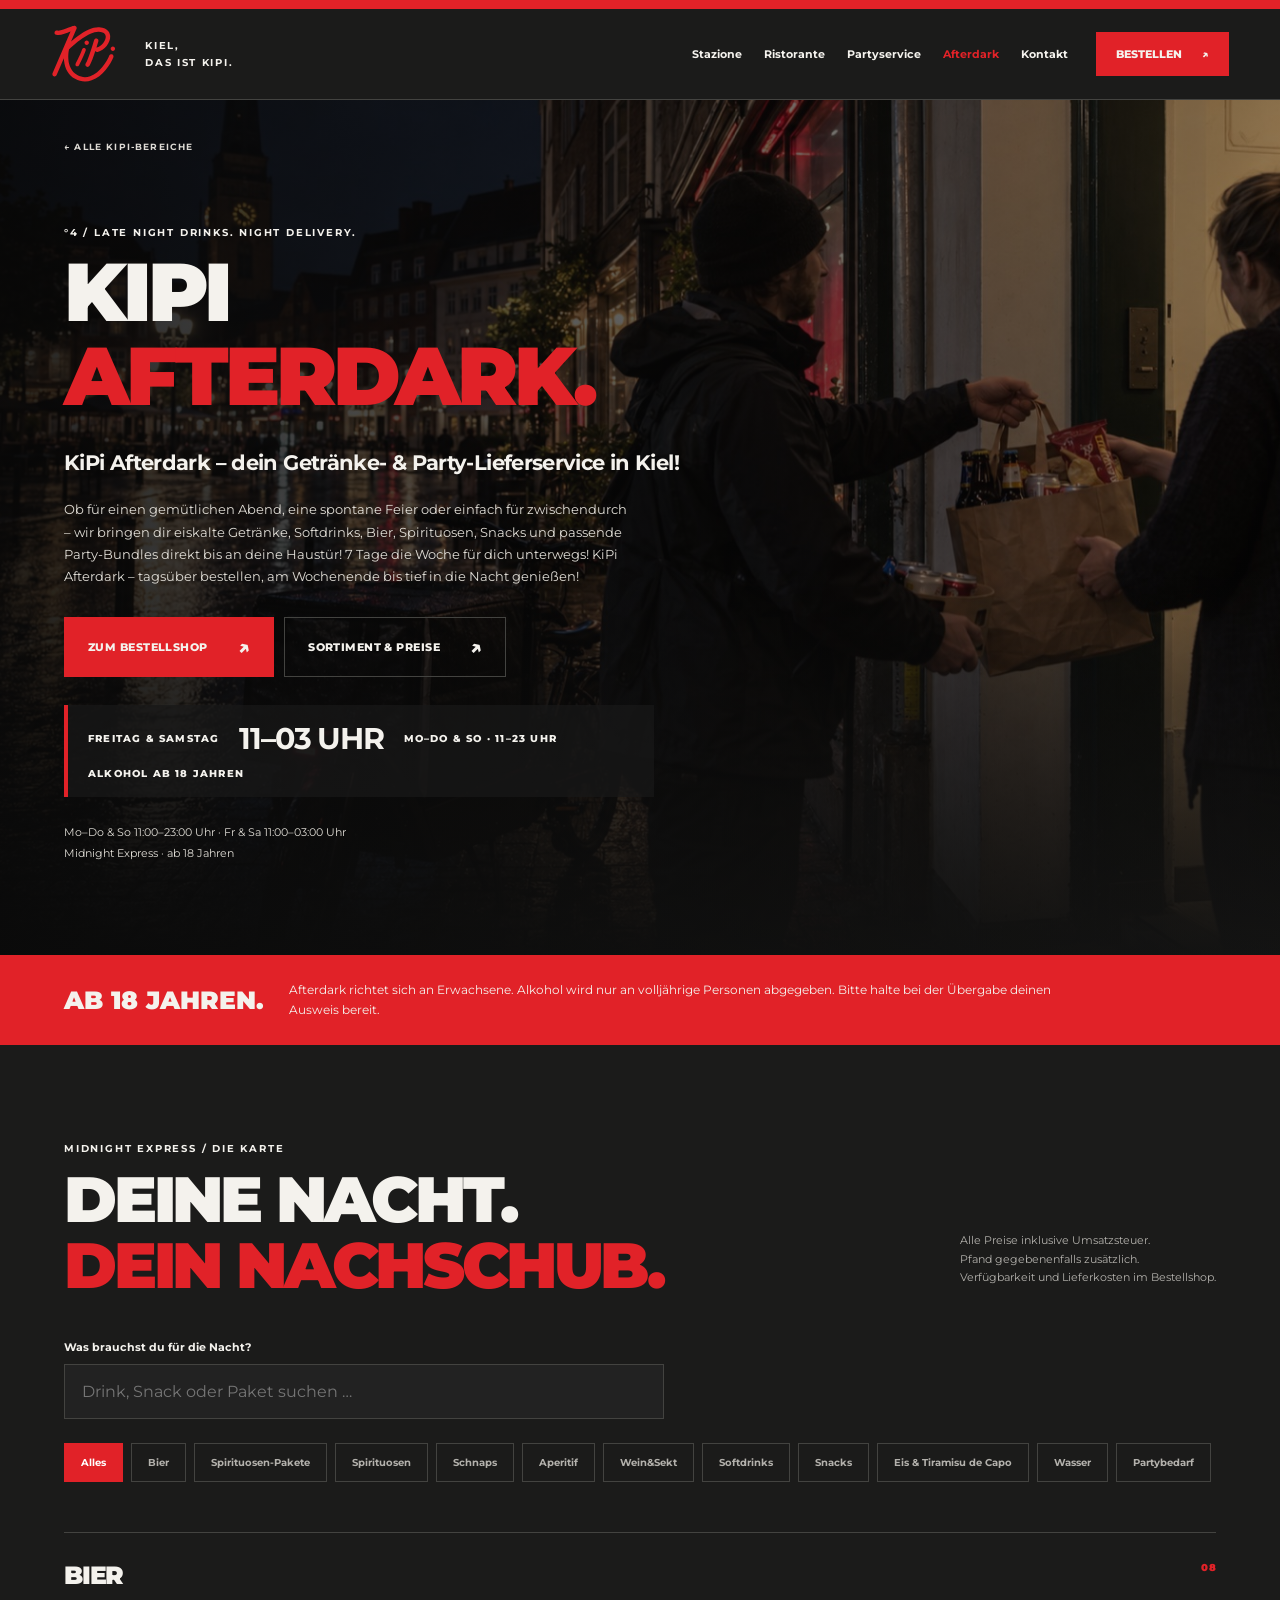
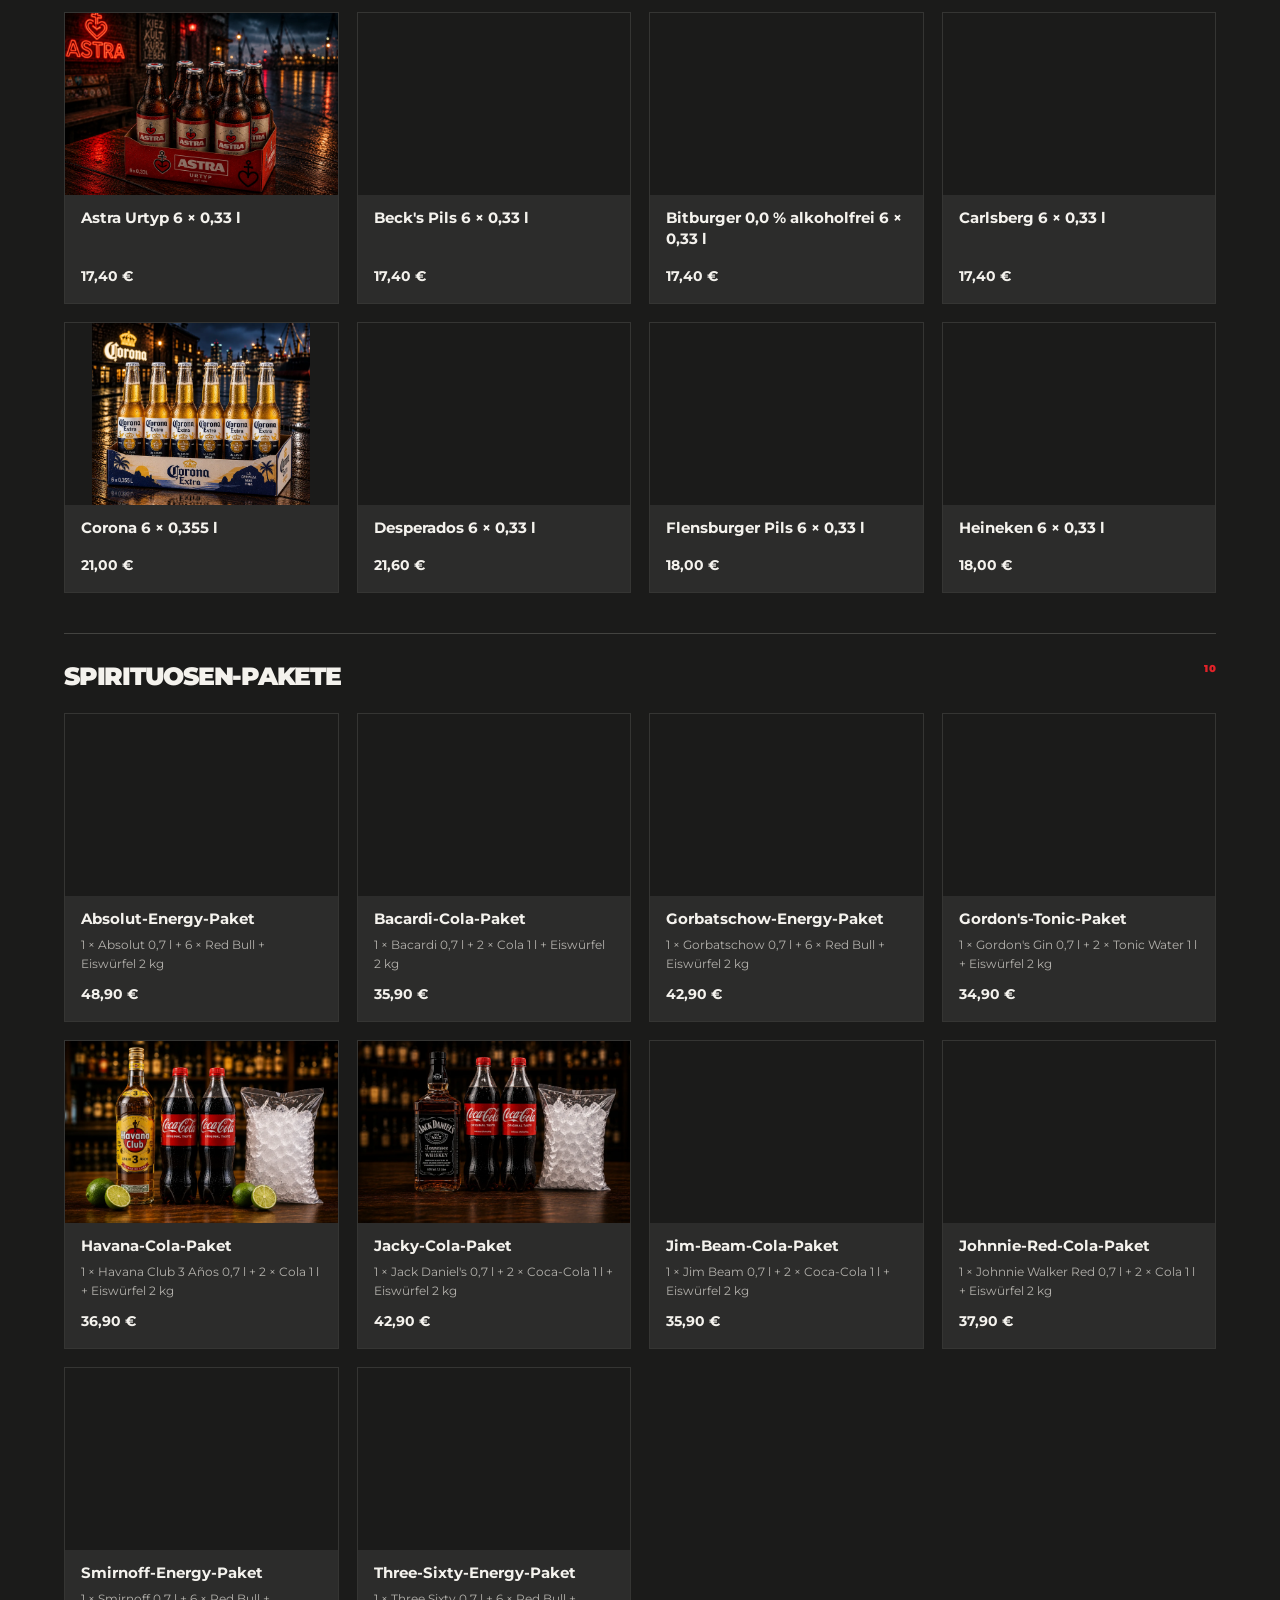
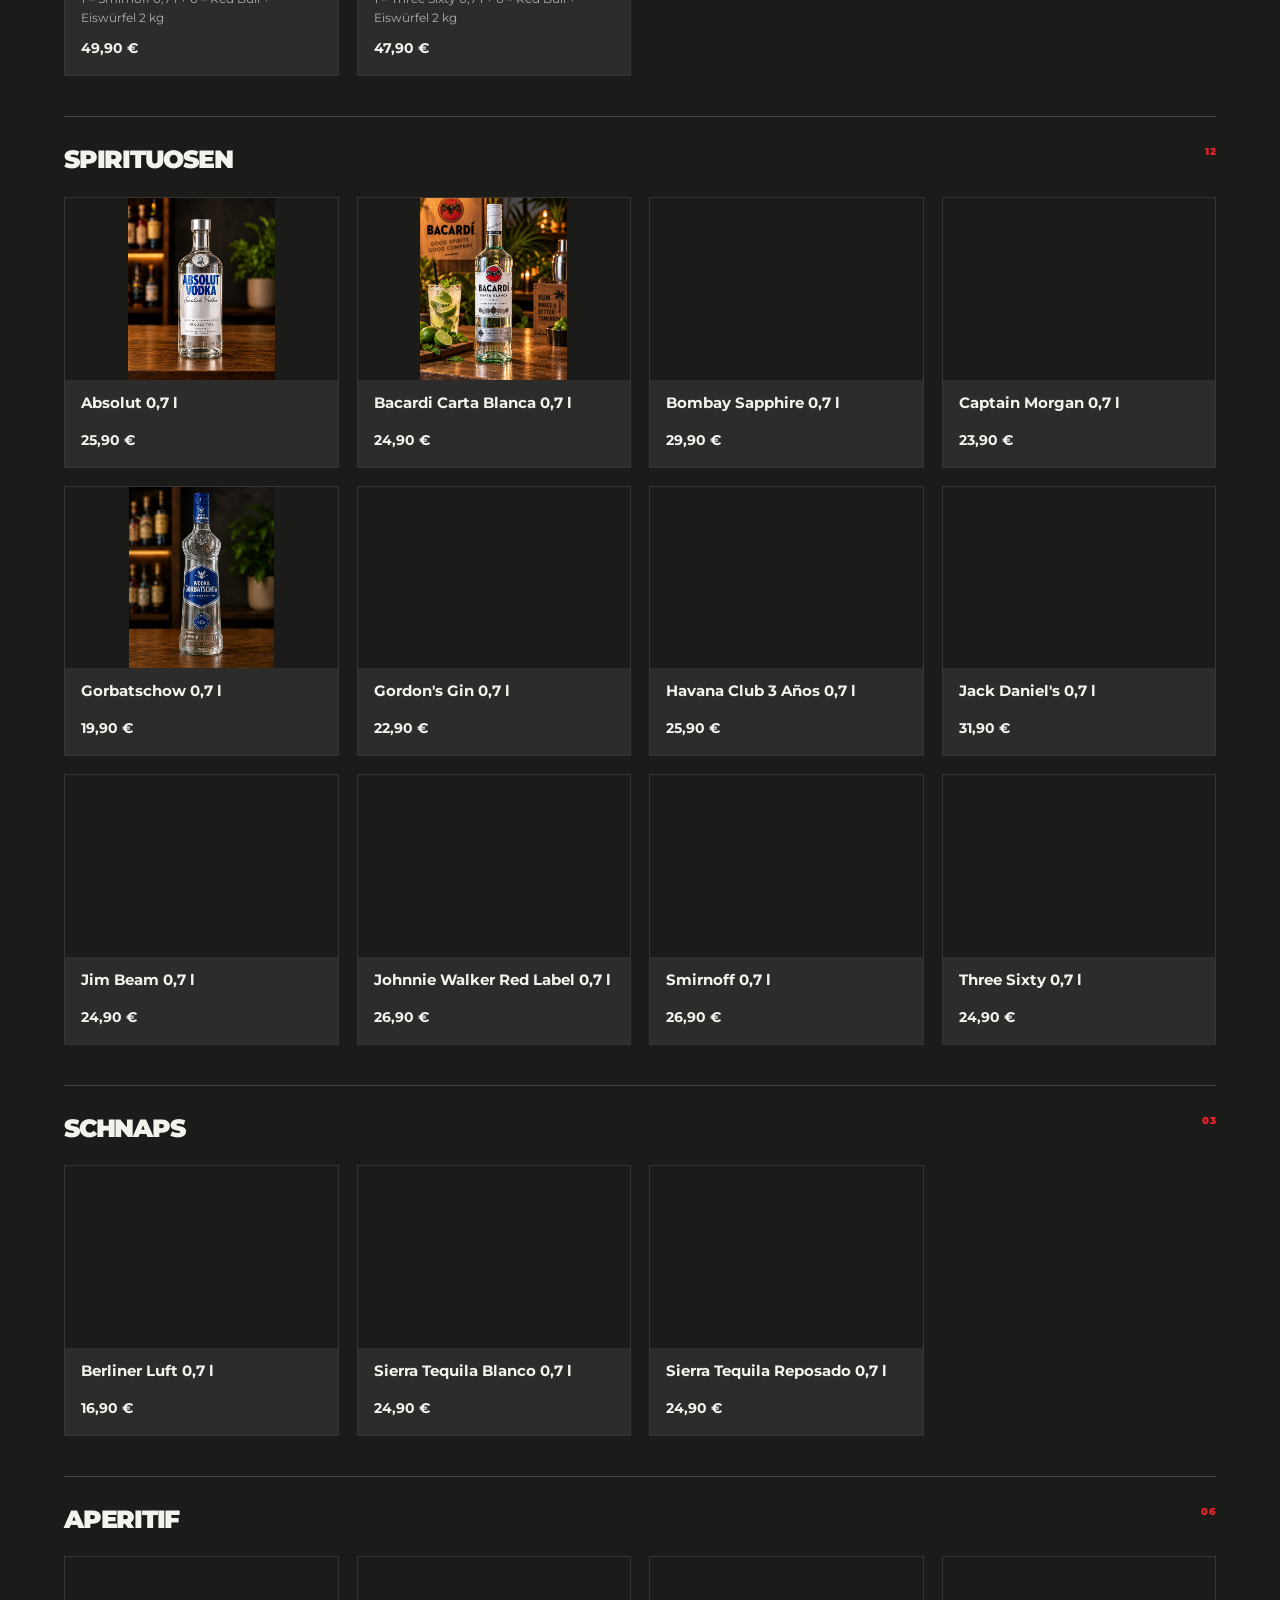
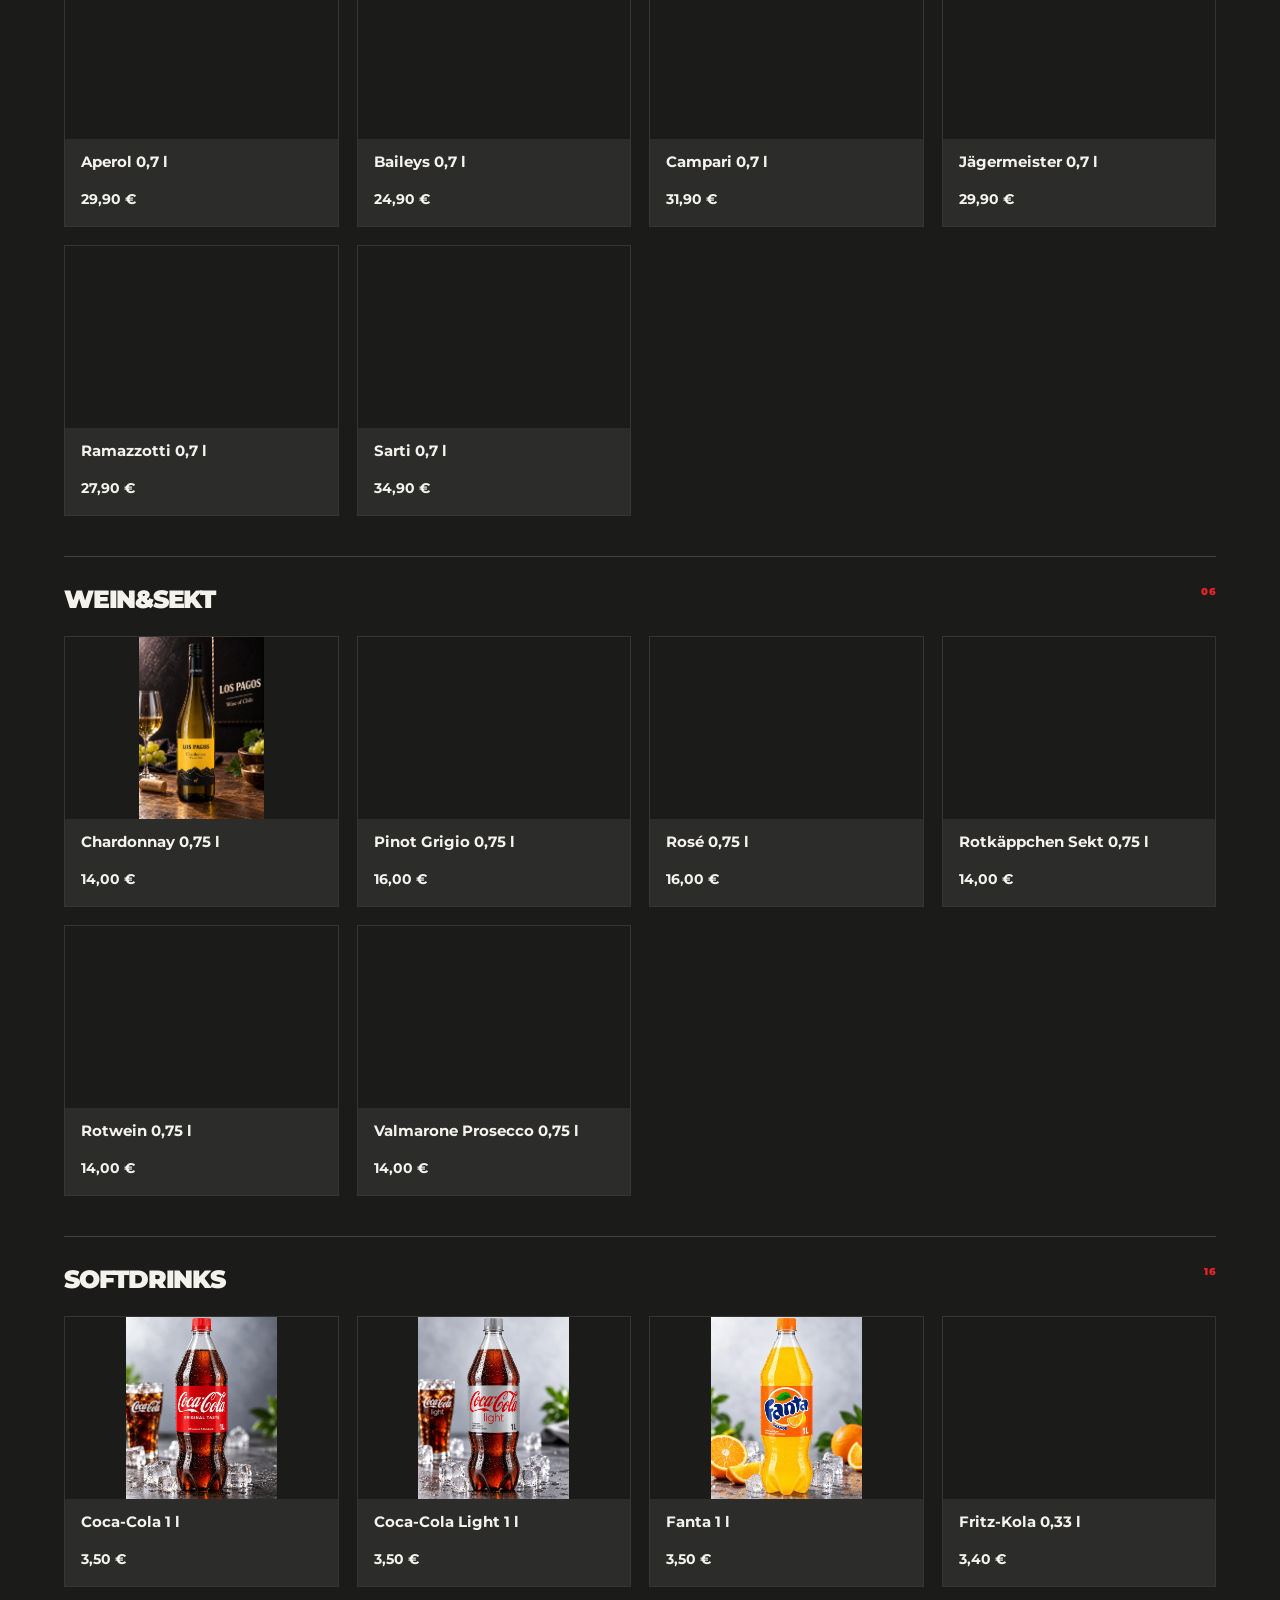
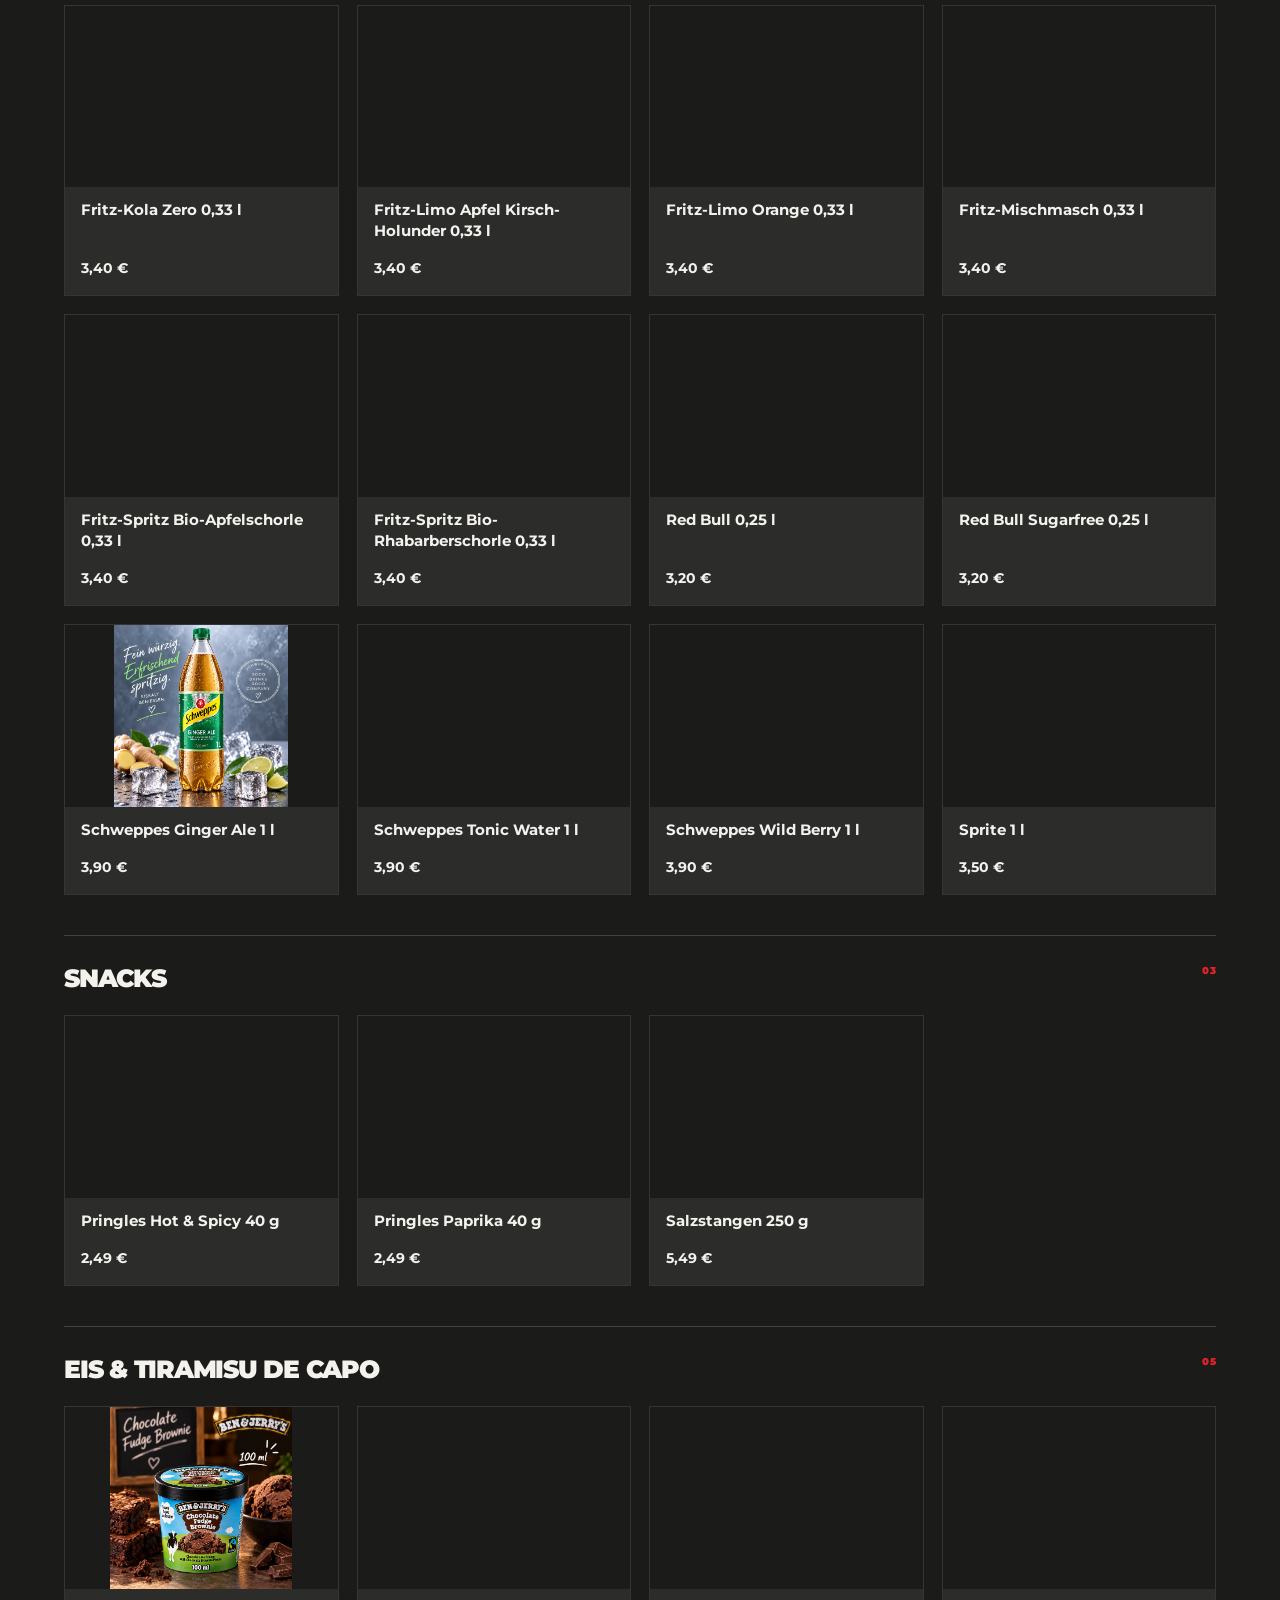
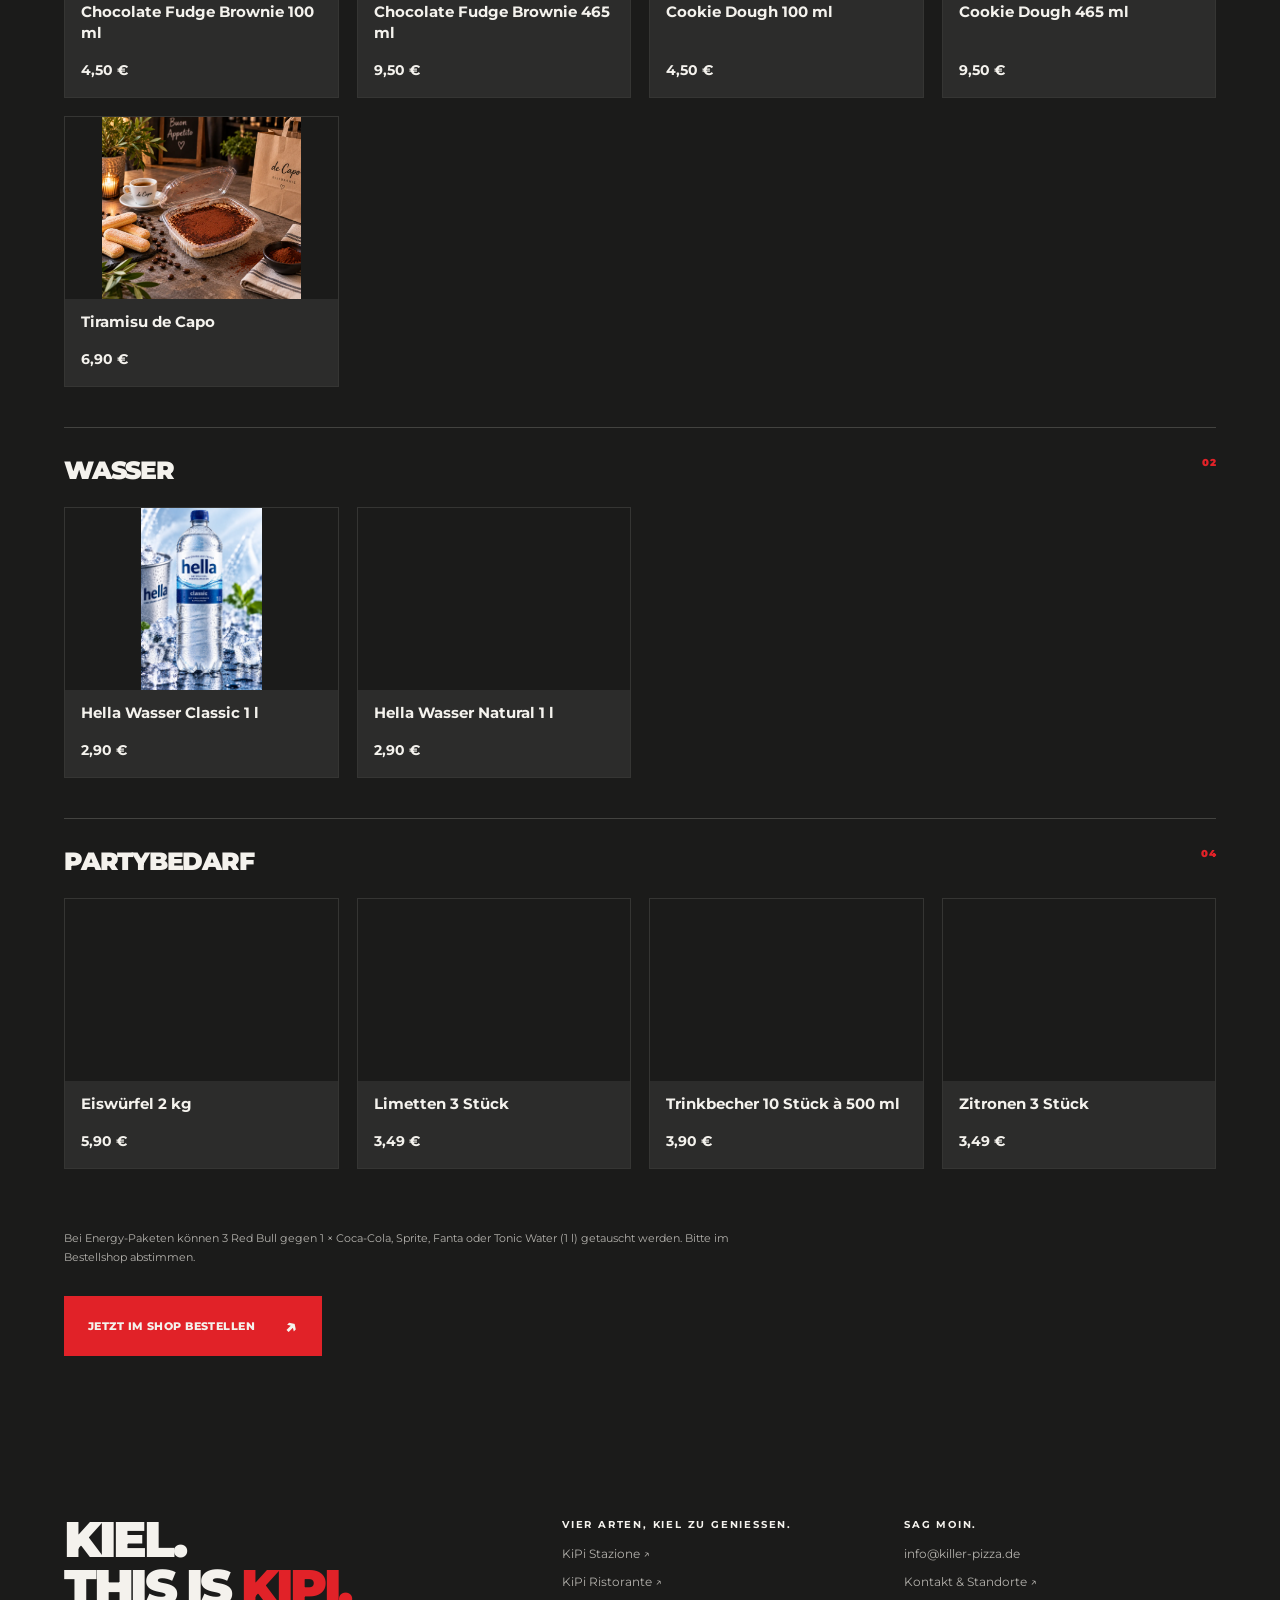
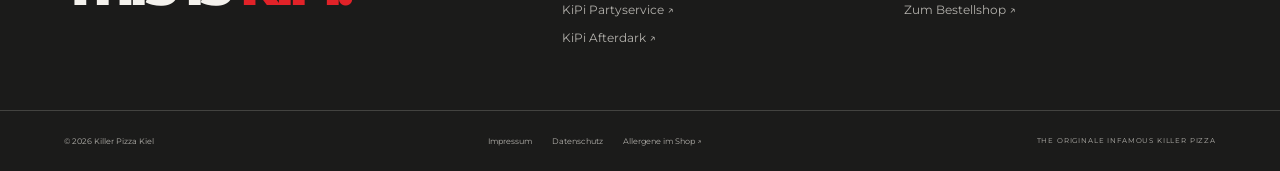
==== commit 02f2e30b: "Apply landscape shop photos and Afterdark catalogue" ====
--- a/afterdark.html
+++ b/afterdark.html
@@ -1,2 +1,38 @@
 <!doctype html>
-<html lang="de" data-page="afterdark" data-root="./"><head><meta charset="utf-8"><meta name="viewport" content="width=device-width, initial-scale=1"><meta name="theme-color" content="#1b1b1a"><title>KiPi Afterdark — Midnight Express Kiel · Drinks & Preise</title><meta name="description" content="Night Delivery in Kiel. Freitag und Samstag 20–03 Uhr. Drinks, Snacks, Eis und Partypakete mit Preisen. Ab 18."><meta property="og:title" content="KiPi Afterdark — Midnight Express Kiel · Drinks & Preise"><meta property="og:description" content="Night Delivery in Kiel. Freitag und Samstag 20–03 Uhr. Drinks, Snacks, Eis und Partypakete mit Preisen. Ab 18."><meta property="og:type" content="website"><link rel="icon" href="./kipi-logo.svg"><link rel="stylesheet" href="./styles.css?v=20261101j"><script defer src="./prices.js"></script><script defer src="./menu.js?v=20261101j"></script><script defer src="./app.js?v=20261101j"></script></head><body><div id="app"><a class="skip" href="#main">Zum Inhalt</a><header><a class="brand" href="./" aria-label="KiPi — Startseite"><img  src="./kipi-logo.svg" alt="KiPi" width="1000" height="600"><span class="brand-tagline">KIEL,<br>DAS IST KIPI.</span></a><nav aria-label="Hauptnavigation" id="navigation"><a  href="./stazione.html">Stazione</a><a  href="./ristorante.html">Ristorante</a><a  href="./partyservice.html">Partyservice</a><a aria-current="page" href="./afterdark.html">Afterdark</a><a href="./kontakt.html">Kontakt</a></nav><a class="header-order" href="https://shop.liefersoft.de/killer-pizza-kawamustafa-gbr-24103-77?disableRedirect=true">Bestellen <span aria-hidden="true">↗</span></a><button class="menu-toggle" aria-expanded="false" aria-controls="navigation" aria-label="Menü öffnen"><span></span><span></span></button></header><main id="main"><section class="detail-hero cinematic-detail location-hero night" data-active-scene="afterdark"><div class="night-backdrop" style="background-image:url('./afterdark-delivery.jpg')" aria-hidden="true"></div><a class="back" href="./">← ALLE KIPI-BEREICHE</a><div class="detail-heading"><div><p class="eyebrow">°4 / Late Night Drinks. Night Delivery.</p><h1>KIPI<br><span>Afterdark.</span></h1><p class="detail-intro">Die Nacht ist jung. Dein Kühlschrank nicht.</p><p class="detail-desc">Drinks, Snacks, Eis und Nachschub für deine Nacht. Unser Midnight Express bringt dir Drinks, Snacks und Eis nach Hause — freitags und samstags von 20 bis 03 Uhr.</p><div class="actions"><a class="button " href="https://shop.liefersoft.de/killer-pizza-kawamustafa-gbr-24103-77?disableRedirect=true">Zum Bestellshop<span aria-hidden="true">↗</span></a><a class="button secondary" href="#sortiment">Sortiment & Preise<span aria-hidden="true">↗</span></a></div><div class="afterdark-hours"><span>FREITAG & SAMSTAG</span><strong>20–03 UHR</strong><span>AB 18 JAHREN</span></div><p class="detail-info">Freitag & Samstag · 20:00–03:00 Uhr<br>Midnight Express · ab 18 Jahren</p></div></div></section><div class="night-info"><b>AB 18 JAHREN.</b><p>Afterdark richtet sich an Erwachsene. Alkohol wird nur an volljährige Personen abgegeben. Bitte halte bei der Übergabe deinen Ausweis bereit.</p></div><section class="price-section section" id="sortiment"><div class="section-heading"><div><p class="eyebrow">MIDNIGHT EXPRESS / DIE KARTE</p><h2>DEINE NACHT.<br><em>DEIN NACHSCHUB.</em></h2></div><p>Alle Preise inklusive Umsatzsteuer.<br>Pfand gegebenenfalls zusätzlich.<br>Verfügbarkeit und Lieferkosten im Bestellshop.</p></div><label class="search-label" for="price-search">Was brauchst du für die Nacht?</label><input id="price-search" type="search" placeholder="Drink, Snack oder Paket suchen …"><div class="price-filters" role="group" aria-label="Sortiment filtern"><button class="active" data-filter="Alle" aria-pressed="true">Alles</button><button data-filter="Bier" aria-pressed="false">Bier</button><button data-filter="Softdrinks" aria-pressed="false">Softdrinks</button><button data-filter="Spirituosen" aria-pressed="false">Spirituosen</button><button data-filter="Aperitif & Schnaps" aria-pressed="false">Aperitif & Schnaps</button><button data-filter="Wein & Sekt" aria-pressed="false">Wein & Sekt</button><button data-filter="Snacks & Eis" aria-pressed="false">Snacks & Eis</button><button data-filter="Wasser" aria-pressed="false">Wasser</button><button data-filter="Partybedarf" aria-pressed="false">Partybedarf</button><button data-filter="Pakete" aria-pressed="false">Pakete</button></div><p class="no-results" hidden>Kein Treffer. Versuch einen anderen Suchbegriff.</p><div class="price-groups"><section class="price-group" data-category="Bier"><h3>Bier<span>08</span></h3><div><article class="price-item" data-search="carlsberg 6 × 0,33 l"><div><h4>Carlsberg</h4><p>6 × 0,33 l</p></div><strong>17,40 €</strong></article><article class="price-item" data-search="astra urtyp 6 × 0,33 l"><div><h4>Astra Urtyp</h4><p>6 × 0,33 l</p></div><strong>17,40 €</strong></article><article class="price-item" data-search="beck’s pils 6 × 0,33 l"><div><h4>Beck’s Pils</h4><p>6 × 0,33 l</p></div><strong>17,40 €</strong></article><article class="price-item" data-search="flensburger pils 6 × 0,33 l"><div><h4>Flensburger Pils</h4><p>6 × 0,33 l</p></div><strong>18,00 €</strong></article><article class="price-item" data-search="bitburger 0,0 % alkoholfrei 6 × 0,33 l"><div><h4>Bitburger 0,0 % alkoholfrei</h4><p>6 × 0,33 l</p></div><strong>17,40 €</strong></article><article class="price-item" data-search="heineken 6 × 0,33 l"><div><h4>Heineken</h4><p>6 × 0,33 l</p></div><strong>18,00 €</strong></article><article class="price-item" data-search="corona 6 × 0,355 l"><div><h4>Corona</h4><p>6 × 0,355 l</p></div><strong>21,00 €</strong></article><article class="price-item" data-search="desperados 6 × 0,33 l"><div><h4>Desperados</h4><p>6 × 0,33 l</p></div><strong>21,60 €</strong></article></div></section><section class="price-group" data-category="Softdrinks"><h3>Softdrinks<span>16</span></h3><div><article class="price-item" data-search="coca-cola 1 l"><div><h4>Coca-Cola</h4><p>1 l</p></div><strong>3,50 €</strong></article><article class="price-item" data-search="coca-cola light 1 l"><div><h4>Coca-Cola Light</h4><p>1 l</p></div><strong>3,50 €</strong></article><article class="price-item" data-search="fanta 1 l"><div><h4>Fanta</h4><p>1 l</p></div><strong>3,50 €</strong></article><article class="price-item" data-search="sprite 1 l"><div><h4>Sprite</h4><p>1 l</p></div><strong>3,50 €</strong></article><article class="price-item" data-search="schweppes tonic water 1 l"><div><h4>Schweppes Tonic Water</h4><p>1 l</p></div><strong>3,90 €</strong></article><article class="price-item" data-search="schweppes wild berry 1 l"><div><h4>Schweppes Wild Berry</h4><p>1 l</p></div><strong>3,90 €</strong></article><article class="price-item" data-search="schweppes ginger ale 1 l"><div><h4>Schweppes Ginger Ale</h4><p>1 l</p></div><strong>3,90 €</strong></article><article class="price-item" data-search="red bull 0,25 l"><div><h4>Red Bull</h4><p>0,25 l</p></div><strong>3,20 €</strong></article><article class="price-item" data-search="red bull sugarfree 0,25 l"><div><h4>Red Bull Sugarfree</h4><p>0,25 l</p></div><strong>3,20 €</strong></article><article class="price-item" data-search="fritz-kola 0,33 l"><div><h4>Fritz-Kola</h4><p>0,33 l</p></div><strong>3,40 €</strong></article><article class="price-item" data-search="fritz-kola zero 0,33 l"><div><h4>Fritz-Kola Zero</h4><p>0,33 l</p></div><strong>3,40 €</strong></article><article class="price-item" data-search="fritz-limo orange 0,33 l"><div><h4>Fritz-Limo Orange</h4><p>0,33 l</p></div><strong>3,40 €</strong></article><article class="price-item" data-search="fritz-spritz bio-apfelschorle 0,33 l"><div><h4>Fritz-Spritz Bio-Apfelschorle</h4><p>0,33 l</p></div><strong>3,40 €</strong></article><article class="price-item" data-search="fritz-spritz bio-rhabarberschorle 0,33 l"><div><h4>Fritz-Spritz Bio-Rhabarberschorle</h4><p>0,33 l</p></div><strong>3,40 €</strong></article><article class="price-item" data-search="fritz-mischmasch 0,33 l"><div><h4>Fritz-Mischmasch</h4><p>0,33 l</p></div><strong>3,40 €</strong></article><article class="price-item" data-search="fritz-limo kirsch-holunder 0,33 l"><div><h4>Fritz-Limo Kirsch-Holunder</h4><p>0,33 l</p></div><strong>3,40 €</strong></article></div></section><section class="price-group" data-category="Spirituosen"><h3>Spirituosen<span>12</span></h3><div><article class="price-item" data-search="smirnoff 0,7 l"><div><h4>Smirnoff</h4><p>0,7 l</p></div><strong>26,90 €</strong></article><article class="price-item" data-search="gorbatschow 0,7 l"><div><h4>Gorbatschow</h4><p>0,7 l</p></div><strong>19,90 €</strong></article><article class="price-item" data-search="three sixty 0,7 l"><div><h4>Three Sixty</h4><p>0,7 l</p></div><strong>24,90 €</strong></article><article class="price-item" data-search="absolut 0,7 l"><div><h4>Absolut</h4><p>0,7 l</p></div><strong>25,90 €</strong></article><article class="price-item" data-search="jack daniel’s 0,7 l"><div><h4>Jack Daniel’s</h4><p>0,7 l</p></div><strong>31,90 €</strong></article><article class="price-item" data-search="jim beam 0,7 l"><div><h4>Jim Beam</h4><p>0,7 l</p></div><strong>24,90 €</strong></article><article class="price-item" data-search="bombay sapphire 0,7 l"><div><h4>Bombay Sapphire</h4><p>0,7 l</p></div><strong>29,90 €</strong></article><article class="price-item" data-search="johnnie walker red label 0,7 l"><div><h4>Johnnie Walker Red Label</h4><p>0,7 l</p></div><strong>26,90 €</strong></article><article class="price-item" data-search="havana club 3 años 0,7 l"><div><h4>Havana Club 3 Años</h4><p>0,7 l</p></div><strong>25,90 €</strong></article><article class="price-item" data-search="bacardi carta blanca 0,7 l"><div><h4>Bacardi Carta Blanca</h4><p>0,7 l</p></div><strong>24,90 €</strong></article><article class="price-item" data-search="captain morgan 0,7 l"><div><h4>Captain Morgan</h4><p>0,7 l</p></div><strong>23,90 €</strong></article><article class="price-item" data-search="gordon’s gin 0,7 l"><div><h4>Gordon’s Gin</h4><p>0,7 l</p></div><strong>22,90 €</strong></article></div></section><section class="price-group" data-category="Aperitif & Schnaps"><h3>Aperitif & Schnaps<span>09</span></h3><div><article class="price-item" data-search="aperol 0,7 l"><div><h4>Aperol</h4><p>0,7 l</p></div><strong>29,90 €</strong></article><article class="price-item" data-search="sarti 0,7 l"><div><h4>Sarti</h4><p>0,7 l</p></div><strong>34,90 €</strong></article><article class="price-item" data-search="campari 0,7 l"><div><h4>Campari</h4><p>0,7 l</p></div><strong>31,90 €</strong></article><article class="price-item" data-search="ramazzotti 0,7 l"><div><h4>Ramazzotti</h4><p>0,7 l</p></div><strong>27,90 €</strong></article><article class="price-item" data-search="jägermeister 0,7 l"><div><h4>Jägermeister</h4><p>0,7 l</p></div><strong>29,90 €</strong></article><article class="price-item" data-search="baileys 0,7 l"><div><h4>Baileys</h4><p>0,7 l</p></div><strong>24,90 €</strong></article><article class="price-item" data-search="sierra tequila blanco 0,7 l"><div><h4>Sierra Tequila Blanco</h4><p>0,7 l</p></div><strong>24,90 €</strong></article><article class="price-item" data-search="sierra tequila reposado 0,7 l"><div><h4>Sierra Tequila Reposado</h4><p>0,7 l</p></div><strong>24,90 €</strong></article><article class="price-item" data-search="berliner luft 0,7 l"><div><h4>Berliner Luft</h4><p>0,7 l</p></div><strong>16,90 €</strong></article></div></section><section class="price-group" data-category="Wein & Sekt"><h3>Wein & Sekt<span>07</span></h3><div><article class="price-item" data-search="valmarone prosecco 0,75 l"><div><h4>Valmarone Prosecco</h4><p>0,75 l</p></div><strong>14,00 €</strong></article><article class="price-item" data-search="rotkäppchen sekt 0,75 l"><div><h4>Rotkäppchen Sekt</h4><p>0,75 l</p></div><strong>14,00 €</strong></article><article class="price-item" data-search="pinot grigio 0,75 l"><div><h4>Pinot Grigio</h4><p>0,75 l</p></div><strong>14,00 €</strong></article><article class="price-item" data-search="chardonnay 0,75 l"><div><h4>Chardonnay</h4><p>0,75 l</p></div><strong>14,00 €</strong></article><article class="price-item" data-search="primitivo 0,75 l"><div><h4>Primitivo</h4><p>0,75 l</p></div><strong>14,00 €</strong></article><article class="price-item" data-search="lambrusco 0,75 l"><div><h4>Lambrusco</h4><p>0,75 l</p></div><strong>14,00 €</strong></article><article class="price-item" data-search="rosé 0,75 l"><div><h4>Rosé</h4><p>0,75 l</p></div><strong>14,00 €</strong></article></div></section><section class="price-group" data-category="Snacks & Eis"><h3>Snacks & Eis<span>08</span></h3><div><article class="price-item" data-search="funny-frisch chips 150 g"><div><h4>Funny-Frisch Chips</h4><p>150 g</p></div><strong>4,90 €</strong></article><article class="price-item" data-search="pringles paprika 40 g"><div><h4>Pringles Paprika</h4><p>40 g</p></div><strong>2,49 €</strong></article><article class="price-item" data-search="pringles hot & spicy 40 g"><div><h4>Pringles Hot & Spicy</h4><p>40 g</p></div><strong>2,49 €</strong></article><article class="price-item" data-search="salzstangen 250 g"><div><h4>Salzstangen</h4><p>250 g</p></div><strong>5,49 €</strong></article><article class="price-item" data-search="ben & jerry’s cookie dough 100 ml"><div><h4>Ben & Jerry’s Cookie Dough</h4><p>100 ml</p></div><strong>4,50 €</strong></article><article class="price-item" data-search="ben & jerry’s cookie dough 465 ml"><div><h4>Ben & Jerry’s Cookie Dough</h4><p>465 ml</p></div><strong>9,50 €</strong></article><article class="price-item" data-search="ben & jerry’s chocolate fudge brownie 100 ml"><div><h4>Ben & Jerry’s Chocolate Fudge Brownie</h4><p>100 ml</p></div><strong>4,50 €</strong></article><article class="price-item" data-search="ben & jerry’s chocolate fudge brownie 465 ml"><div><h4>Ben & Jerry’s Chocolate Fudge Brownie</h4><p>465 ml</p></div><strong>9,50 €</strong></article></div></section><section class="price-group" data-category="Wasser"><h3>Wasser<span>02</span></h3><div><article class="price-item" data-search="hella wasser classic 1 l"><div><h4>Hella Wasser Classic</h4><p>1 l</p></div><strong>2,90 €</strong></article><article class="price-item" data-search="hella wasser natural 1 l"><div><h4>Hella Wasser Natural</h4><p>1 l</p></div><strong>2,90 €</strong></article></div></section><section class="price-group" data-category="Partybedarf"><h3>Partybedarf<span>04</span></h3><div><article class="price-item" data-search="zitronen 3 stück"><div><h4>Zitronen</h4><p>3 Stück</p></div><strong>3,49 €</strong></article><article class="price-item" data-search="limetten 3 stück"><div><h4>Limetten</h4><p>3 Stück</p></div><strong>3,49 €</strong></article><article class="price-item" data-search="eiswürfel 2 kg"><div><h4>Eiswürfel</h4><p>2 kg</p></div><strong>5,90 €</strong></article><article class="price-item" data-search="trinkbecher 10 stück à 500 ml"><div><h4>Trinkbecher</h4><p>10 Stück à 500 ml</p></div><strong>3,90 €</strong></article></div></section><section class="price-group" data-category="Pakete"><h3>Pakete<span>10</span></h3><div><article class="price-item" data-search="smirnoff-energy-paket smirnoff 0,7 l + 6 × red bull + eiswürfel 2 kg"><div><h4>Smirnoff-Energy-Paket</h4><p>Smirnoff 0,7 l + 6 × Red Bull + Eiswürfel 2 kg</p></div><strong>49,90 €</strong></article><article class="price-item" data-search="gorbatschow-energy-paket gorbatschow 0,7 l + 6 × red bull + eiswürfel 2 kg"><div><h4>Gorbatschow-Energy-Paket</h4><p>Gorbatschow 0,7 l + 6 × Red Bull + Eiswürfel 2 kg</p></div><strong>42,90 €</strong></article><article class="price-item" data-search="three-sixty-energy-paket three sixty 0,7 l + 6 × red bull + eiswürfel 2 kg"><div><h4>Three-Sixty-Energy-Paket</h4><p>Three Sixty 0,7 l + 6 × Red Bull + Eiswürfel 2 kg</p></div><strong>47,90 €</strong></article><article class="price-item" data-search="absolut-energy-paket absolut 0,7 l + 6 × red bull + eiswürfel 2 kg"><div><h4>Absolut-Energy-Paket</h4><p>Absolut 0,7 l + 6 × Red Bull + Eiswürfel 2 kg</p></div><strong>48,90 €</strong></article><article class="price-item" data-search="jacky-cola-paket jack daniel’s 0,7 l + 2 × coca-cola 1 l + eiswürfel 2 kg"><div><h4>Jacky-Cola-Paket</h4><p>Jack Daniel’s 0,7 l + 2 × Coca-Cola 1 l + Eiswürfel 2 kg</p></div><strong>42,90 €</strong></article><article class="price-item" data-search="jim-beam-cola-paket jim beam 0,7 l + 2 × coca-cola 1 l + eiswürfel 2 kg"><div><h4>Jim-Beam-Cola-Paket</h4><p>Jim Beam 0,7 l + 2 × Coca-Cola 1 l + Eiswürfel 2 kg</p></div><strong>35,90 €</strong></article><article class="price-item" data-search="johnnie-red-cola-paket johnnie walker red 0,7 l + 2 × cola 1 l + eiswürfel 2 kg"><div><h4>Johnnie-Red-Cola-Paket</h4><p>Johnnie Walker Red 0,7 l + 2 × Cola 1 l + Eiswürfel 2 kg</p></div><strong>37,90 €</strong></article><article class="price-item" data-search="havana-cola-paket havana club 3 años 0,7 l + 2 × cola 1 l + eiswürfel 2 kg"><div><h4>Havana-Cola-Paket</h4><p>Havana Club 3 Años 0,7 l + 2 × Cola 1 l + Eiswürfel 2 kg</p></div><strong>36,90 €</strong></article><article class="price-item" data-search="bacardi-cola-paket bacardi 0,7 l + 2 × coca-cola 1 l + eiswürfel 2 kg"><div><h4>Bacardi-Cola-Paket</h4><p>Bacardi 0,7 l + 2 × Coca-Cola 1 l + Eiswürfel 2 kg</p></div><strong>35,90 €</strong></article><article class="price-item" data-search="gordon’s-tonic-paket gordon’s gin 0,7 l + 2 × tonic water 1 l + eiswürfel 2 kg"><div><h4>Gordon’s-Tonic-Paket</h4><p>Gordon’s Gin 0,7 l + 2 × Tonic Water 1 l + Eiswürfel 2 kg</p></div><strong>34,90 €</strong></article></div></section></div><p class="price-note">Bei Energy-Paketen können 3 Red Bull gegen 1 × Coca-Cola, Sprite, Fanta oder Tonic Water (1 l) getauscht werden. Bitte im Bestellshop abstimmen.</p><a class="button " href="https://shop.liefersoft.de/killer-pizza-kawamustafa-gbr-24103-77?disableRedirect=true">Jetzt im Shop bestellen<span aria-hidden="true">↗</span></a></section></main><footer><div class="footer-top"><a class="footer-wordmark" href="./">KIEL.<br>THIS IS <span>KIPI.</span></a><div><p class="eyebrow">VIER ARTEN, KIEL ZU GENIESSEN.</p><a href="./stazione.html">KiPi Stazione ↗</a><a href="./ristorante.html">KiPi Ristorante ↗</a><a href="./partyservice.html">KiPi Partyservice ↗</a><a href="./afterdark.html">KiPi Afterdark ↗</a></div><div><p class="eyebrow">SAG MOIN.</p><a href="mailto:info@killer-pizza.de">info@killer-pizza.de</a><a href="./kontakt.html">Kontakt & Standorte ↗</a><a href="https://shop.liefersoft.de/killer-pizza-kawamustafa-gbr-24103-77?disableRedirect=true">Zum Bestellshop ↗</a></div></div><div class="footer-bottom"><span>© 2026 Killer Pizza Kiel</span><div><a href="./impressum.html">Impressum</a><a href="./datenschutz.html">Datenschutz</a><a href="https://shop.liefersoft.de/killer-pizza-kawamustafa-gbr-24103-77/additives-allergens">Allergene im Shop ↗</a></div><span>THE ORIGINALE INFAMOUS KILLER PIZZA</span></div></footer><a class="mobile-order" href="https://shop.liefersoft.de/killer-pizza-kawamustafa-gbr-24103-77?disableRedirect=true">NACHSCHUB? JETZT BESTELLEN <span>↗</span></a></div><noscript><main style="padding:40px;font-family:Arial"><h1>Killer Pizza Kiel</h1><p>Stazione · Ristorante · Partyservice · Afterdark</p><p>Stazione: Wilhelminenstraße 35, 24103 Kiel · <a href="tel:+4943188975404">0431 8897 5404</a></p><p>Ristorante: Olshausenstraße 8, 24118 Kiel · <a href="tel:+4943128931490">0431 2893 1490</a></p><p><a href="https://shop.liefersoft.de/killer-pizza-kawamustafa-gbr-24103-77?disableRedirect=true">Jetzt online bestellen</a></p><p>Bitte aktiviere JavaScript für die vollständige Website.</p></main></noscript></body></html>+<html lang="de" data-page="afterdark" data-root="./"><head><meta charset="utf-8"><meta name="viewport" content="width=device-width, initial-scale=1"><meta name="theme-color" content="#1b1b1a"><title>KiPi Afterdark — Midnight Express Kiel · Drinks & Preise</title><meta name="description" content="Getränke- und Partylieferservice in Kiel. Mo–Do & So 11–23 Uhr, Fr & Sa 11–03 Uhr. Drinks, Snacks, Eis und Partypakete. Alkohol ab 18."><meta property="og:title" content="KiPi Afterdark — Midnight Express Kiel · Drinks & Preise"><meta property="og:description" content="Getränke- und Partylieferservice in Kiel. Mo–Do & So 11–23 Uhr, Fr & Sa 11–03 Uhr. Drinks, Snacks, Eis und Partypakete. Alkohol ab 18."><meta property="og:type" content="website"><link rel="icon" href="./kipi-logo.svg"><link rel="stylesheet" href="./styles.css?v=20261102c"><script defer src="./prices.js?v=20261102c"></script><script defer src="./menu.js?v=20261102c"></script><script defer src="./app.js?v=20261102c"></script></head><body><div id="app"><a class="skip" href="#main">Zum Inhalt</a><header><a class="brand" href="./" aria-label="KiPi — Startseite"><img  src="./kipi-logo.svg" alt="KiPi" width="1000" height="600"><span class="brand-tagline">KIEL,<br>DAS IST KIPI.</span></a><nav aria-label="Hauptnavigation" id="navigation"><a  href="./stazione.html">Stazione</a><a  href="./ristorante.html">Ristorante</a><a  href="./partyservice.html">Partyservice</a><a aria-current="page" href="./afterdark.html">Afterdark</a><a href="./kontakt.html">Kontakt</a></nav><a class="header-order" href="https://shop.liefersoft.de/killer-pizza-kawamustafa-gbr-24103-77?disableRedirect=true">Bestellen <span aria-hidden="true">↗</span></a><button class="menu-toggle" aria-expanded="false" aria-controls="navigation" aria-label="Menü öffnen"><span></span><span></span></button></header><main id="main"><section class="detail-hero cinematic-detail location-hero night" data-active-scene="afterdark"><div class="night-backdrop" style="background-image:url('./afterdark-delivery.jpg')" aria-hidden="true"></div><a class="back" href="./">← ALLE KIPI-BEREICHE</a><div class="detail-heading"><div><p class="eyebrow">°4 / Late Night Drinks. Night Delivery.</p><h1>KIPI<br><span>Afterdark.</span></h1><p class="detail-intro">KiPi Afterdark – dein Getränke- & Party-Lieferservice in Kiel!</p><p class="detail-desc">Ob für einen gemütlichen Abend, eine spontane Feier oder einfach für zwischendurch – wir bringen dir eiskalte Getränke, Softdrinks, Bier, Spirituosen, Snacks und passende Party-Bundles direkt bis an deine Haustür! 7 Tage die Woche für dich unterwegs! KiPi Afterdark – tagsüber bestellen, am Wochenende bis tief in die Nacht genießen!</p><div class="actions"><a class="button " href="https://shop.liefersoft.de/killer-pizza-kawamustafa-gbr-24103-77?disableRedirect=true">Zum Bestellshop<span aria-hidden="true">↗</span></a><a class="button secondary" href="#sortiment">Sortiment & Preise<span aria-hidden="true">↗</span></a></div><div class="afterdark-hours"><span>FREITAG & SAMSTAG</span><strong>11–03 UHR</strong><span>MO–DO & SO · 11–23 UHR</span><span>ALKOHOL AB 18 JAHREN</span></div><p class="detail-info">Mo–Do & So 11:00–23:00 Uhr · Fr & Sa 11:00–03:00 Uhr<br>Midnight Express · ab 18 Jahren</p></div></div></section><div class="night-info"><b>AB 18 JAHREN.</b><p>Afterdark richtet sich an Erwachsene. Alkohol wird nur an volljährige Personen abgegeben. Bitte halte bei der Übergabe deinen Ausweis bereit.</p></div><section class="price-section section" id="sortiment"><div class="section-heading"><div><p class="eyebrow">MIDNIGHT EXPRESS / DIE KARTE</p><h2>DEINE NACHT.<br><em>DEIN NACHSCHUB.</em></h2></div><p>Alle Preise inklusive Umsatzsteuer.<br>Pfand gegebenenfalls zusätzlich.<br>Verfügbarkeit und Lieferkosten im Bestellshop.</p></div><label class="search-label" for="price-search">Was brauchst du für die Nacht?</label><input id="price-search" type="search" placeholder="Drink, Snack oder Paket suchen …"><div class="price-filters" role="group" aria-label="Sortiment filtern"><button class="active" data-filter="Alle" aria-pressed="true">Alles</button><button data-filter="Bier" aria-pressed="false">Bier</button><button data-filter="Spirituosen-Pakete" aria-pressed="false">Spirituosen-Pakete</button><button data-filter="Spirituosen" aria-pressed="false">Spirituosen</button><button data-filter="Schnaps" aria-pressed="false">Schnaps</button><button data-filter="Aperitif" aria-pressed="false">Aperitif</button><button data-filter="Wein&Sekt" aria-pressed="false">Wein&Sekt</button><button data-filter="Softdrinks" aria-pressed="false">Softdrinks</button><button data-filter="Snacks" aria-pressed="false">Snacks</button><button data-filter="Eis & Tiramisu de Capo" aria-pressed="false">Eis & Tiramisu de Capo</button><button data-filter="Wasser" aria-pressed="false">Wasser</button><button data-filter="Partybedarf" aria-pressed="false">Partybedarf</button></div><p class="no-results" hidden>Kein Treffer. Versuch einen anderen Suchbegriff.</p><div class="price-groups"><section class="price-group" data-category="Bier"><h3>Bier<span>08</span></h3><div><article class="price-item" data-search="astra urtyp 6 × 0,33 l "><img class="price-photo" src="./shop-afterdark-astra-urtyp-6-0-33-l.webp" alt="Astra Urtyp 6 × 0,33 l" loading="lazy" decoding="async"><div><h4>Astra Urtyp 6 × 0,33 l</h4><p></p></div><strong>17,40 €</strong></article><article class="price-item" data-search="beck's pils 6 × 0,33 l "><img class="price-photo" src="./shop-afterdark-beck-s-pils-6-0-33-l.webp" alt="Beck&#39;s Pils 6 × 0,33 l" loading="lazy" decoding="async"><div><h4>Beck's Pils 6 × 0,33 l</h4><p></p></div><strong>17,40 €</strong></article><article class="price-item" data-search="bitburger 0,0 % alkoholfrei 6 × 0,33 l "><img class="price-photo" src="./shop-afterdark-bitburger-0-0-alkoholfrei-6-0-33-l.webp" alt="Bitburger 0,0 % alkoholfrei 6 × 0,33 l" loading="lazy" decoding="async"><div><h4>Bitburger 0,0 % alkoholfrei 6 × 0,33 l</h4><p></p></div><strong>17,40 €</strong></article><article class="price-item" data-search="carlsberg 6 × 0,33 l "><img class="price-photo" src="./shop-afterdark-carlsberg-6-0-33-l.webp" alt="Carlsberg 6 × 0,33 l" loading="lazy" decoding="async"><div><h4>Carlsberg 6 × 0,33 l</h4><p></p></div><strong>17,40 €</strong></article><article class="price-item" data-search="corona 6 × 0,355 l "><img class="price-photo" src="./shop-afterdark-corona-6-0-355-l.webp" alt="Corona 6 × 0,355 l" loading="lazy" decoding="async"><div><h4>Corona 6 × 0,355 l</h4><p></p></div><strong>21,00 €</strong></article><article class="price-item" data-search="desperados 6 × 0,33 l "><img class="price-photo" src="./shop-afterdark-desperados-6-0-33-l.webp" alt="Desperados 6 × 0,33 l" loading="lazy" decoding="async"><div><h4>Desperados 6 × 0,33 l</h4><p></p></div><strong>21,60 €</strong></article><article class="price-item" data-search="flensburger pils 6 × 0,33 l "><img class="price-photo" src="./shop-afterdark-flensburger-pils-6-0-33-l.webp" alt="Flensburger Pils 6 × 0,33 l" loading="lazy" decoding="async"><div><h4>Flensburger Pils 6 × 0,33 l</h4><p></p></div><strong>18,00 €</strong></article><article class="price-item" data-search="heineken 6 × 0,33 l "><img class="price-photo" src="./shop-afterdark-heineken-6-0-33-l.webp" alt="Heineken 6 × 0,33 l" loading="lazy" decoding="async"><div><h4>Heineken 6 × 0,33 l</h4><p></p></div><strong>18,00 €</strong></article></div></section><section class="price-group" data-category="Spirituosen-Pakete"><h3>Spirituosen-Pakete<span>10</span></h3><div><article class="price-item" data-search="absolut-energy-paket 1 × absolut 0,7 l + 6 × red bull + eiswürfel 2 kg
+
+"><img class="price-photo" src="./shop-afterdark-absolut-energy-paket.webp" alt="Absolut-Energy-Paket" loading="lazy" decoding="async"><div><h4>Absolut-Energy-Paket</h4><p>1 × Absolut 0,7 l + 6 × Red Bull + Eiswürfel 2 kg
+
+</p></div><strong>48,90 €</strong></article><article class="price-item" data-search="bacardi-cola-paket 1 × bacardi 0,7 l + 2 × cola 1 l + eiswürfel 2 kg
+
+"><img class="price-photo" src="./shop-afterdark-bacardi-cola-paket.webp" alt="Bacardi-Cola-Paket" loading="lazy" decoding="async"><div><h4>Bacardi-Cola-Paket</h4><p>1 × Bacardi 0,7 l + 2 × Cola 1 l + Eiswürfel 2 kg
+
+</p></div><strong>35,90 €</strong></article><article class="price-item" data-search="gorbatschow-energy-paket 1 × gorbatschow 0,7 l + 6 × red bull + eiswürfel 2 kg"><img class="price-photo" src="./shop-afterdark-gorbatschow-energy-paket.webp" alt="Gorbatschow-Energy-Paket" loading="lazy" decoding="async"><div><h4>Gorbatschow-Energy-Paket</h4><p>1 × Gorbatschow 0,7 l + 6 × Red Bull + Eiswürfel 2 kg</p></div><strong>42,90 €</strong></article><article class="price-item" data-search="gordon's-tonic-paket 1 × gordon's gin 0,7 l + 2 × tonic water 1 l + eiswürfel 2 kg
+
+"><img class="price-photo" src="./shop-afterdark-gordon-s-tonic-paket.webp" alt="Gordon&#39;s-Tonic-Paket" loading="lazy" decoding="async"><div><h4>Gordon's-Tonic-Paket</h4><p>1 × Gordon's Gin 0,7 l + 2 × Tonic Water 1 l + Eiswürfel 2 kg
+
+</p></div><strong>34,90 €</strong></article><article class="price-item" data-search="havana-cola-paket 1 × havana club 3 años 0,7 l + 2 × cola 1 l + eiswürfel 2 kg
+
+"><img class="price-photo" src="./shop-afterdark-havana-cola-paket.webp" alt="Havana-Cola-Paket" loading="lazy" decoding="async"><div><h4>Havana-Cola-Paket</h4><p>1 × Havana Club 3 Años 0,7 l + 2 × Cola 1 l + Eiswürfel 2 kg
+
+</p></div><strong>36,90 €</strong></article><article class="price-item" data-search="jacky-cola-paket 1 × jack daniel's 0,7 l + 2 × coca-cola 1 l + eiswürfel 2 kg
+
+"><img class="price-photo" src="./shop-afterdark-jacky-cola-paket.webp" alt="Jacky-Cola-Paket" loading="lazy" decoding="async"><div><h4>Jacky-Cola-Paket</h4><p>1 × Jack Daniel's 0,7 l + 2 × Coca-Cola 1 l + Eiswürfel 2 kg
+
+</p></div><strong>42,90 €</strong></article><article class="price-item" data-search="jim-beam-cola-paket 1 × jim beam 0,7 l + 2 × coca-cola 1 l + eiswürfel 2 kg
+
+"><img class="price-photo" src="./shop-afterdark-jim-beam-cola-paket.webp" alt="Jim-Beam-Cola-Paket" loading="lazy" decoding="async"><div><h4>Jim-Beam-Cola-Paket</h4><p>1 × Jim Beam 0,7 l + 2 × Coca-Cola 1 l + Eiswürfel 2 kg
+
+</p></div><strong>35,90 €</strong></article><article class="price-item" data-search="johnnie-red-cola-paket 1 × johnnie walker red 0,7 l + 2 × cola 1 l + eiswürfel 2 kg
+
+"><img class="price-photo" src="./shop-afterdark-johnnie-red-cola-paket.webp" alt="Johnnie-Red-Cola-Paket" loading="lazy" decoding="async"><div><h4>Johnnie-Red-Cola-Paket</h4><p>1 × Johnnie Walker Red 0,7 l + 2 × Cola 1 l + Eiswürfel 2 kg
+
+</p></div><strong>37,90 €</strong></article><article class="price-item" data-search="smirnoff-energy-paket 1 × smirnoff 0,7 l + 6 × red bull + eiswürfel 2 kg
+
+"><img class="price-photo" src="./shop-afterdark-smirnoff-energy-paket.webp" alt="Smirnoff-Energy-Paket" loading="lazy" decoding="async"><div><h4>Smirnoff-Energy-Paket</h4><p>1 × Smirnoff 0,7 l + 6 × Red Bull + Eiswürfel 2 kg
+
+</p></div><strong>49,90 €</strong></article><article class="price-item" data-search="three-sixty-energy-paket 1 × three sixty 0,7 l + 6 × red bull + eiswürfel 2 kg
+
+"><img class="price-photo" src="./shop-afterdark-three-sixty-energy-paket.webp" alt="Three-Sixty-Energy-Paket" loading="lazy" decoding="async"><div><h4>Three-Sixty-Energy-Paket</h4><p>1 × Three Sixty 0,7 l + 6 × Red Bull + Eiswürfel 2 kg
+
+</p></div><strong>47,90 €</strong></article></div></section><section class="price-group" data-category="Spirituosen"><h3>Spirituosen<span>12</span></h3><div><article class="price-item" data-search="absolut 0,7 l "><img class="price-photo" src="./shop-afterdark-absolut-0-7-l.webp" alt="Absolut 0,7 l" loading="lazy" decoding="async"><div><h4>Absolut 0,7 l</h4><p></p></div><strong>25,90 €</strong></article><article class="price-item" data-search="bacardi carta blanca 0,7 l "><img class="price-photo" src="./shop-afterdark-bacardi-carta-blanca-0-7-l.webp" alt="Bacardi Carta Blanca 0,7 l" loading="lazy" decoding="async"><div><h4>Bacardi Carta Blanca 0,7 l</h4><p></p></div><strong>24,90 €</strong></article><article class="price-item" data-search="bombay sapphire 0,7 l "><img class="price-photo" src="./shop-afterdark-bombay-sapphire-0-7-l.webp" alt="Bombay Sapphire 0,7 l" loading="lazy" decoding="async"><div><h4>Bombay Sapphire 0,7 l</h4><p></p></div><strong>29,90 €</strong></article><article class="price-item" data-search="captain morgan 0,7 l "><img class="price-photo" src="./shop-afterdark-captain-morgan-0-7-l.webp" alt="Captain Morgan 0,7 l" loading="lazy" decoding="async"><div><h4>Captain Morgan 0,7 l</h4><p></p></div><strong>23,90 €</strong></article><article class="price-item" data-search="gorbatschow 0,7 l "><img class="price-photo" src="./shop-afterdark-gorbatschow-0-7-l.webp" alt="Gorbatschow 0,7 l" loading="lazy" decoding="async"><div><h4>Gorbatschow 0,7 l</h4><p></p></div><strong>19,90 €</strong></article><article class="price-item" data-search="gordon's gin 0,7 l "><img class="price-photo" src="./shop-afterdark-gordon-s-gin-0-7-l.webp" alt="Gordon&#39;s Gin 0,7 l" loading="lazy" decoding="async"><div><h4>Gordon's Gin 0,7 l</h4><p></p></div><strong>22,90 €</strong></article><article class="price-item" data-search="havana club 3 años 0,7 l "><img class="price-photo" src="./shop-afterdark-havana-club-3-anos-0-7-l.webp" alt="Havana Club 3 Años 0,7 l" loading="lazy" decoding="async"><div><h4>Havana Club 3 Años 0,7 l</h4><p></p></div><strong>25,90 €</strong></article><article class="price-item" data-search="jack daniel's 0,7 l "><img class="price-photo" src="./shop-afterdark-jack-daniel-s-0-7-l.webp" alt="Jack Daniel&#39;s 0,7 l" loading="lazy" decoding="async"><div><h4>Jack Daniel's 0,7 l</h4><p></p></div><strong>31,90 €</strong></article><article class="price-item" data-search="jim beam 0,7 l "><img class="price-photo" src="./shop-afterdark-jim-beam-0-7-l.webp" alt="Jim Beam 0,7 l" loading="lazy" decoding="async"><div><h4>Jim Beam 0,7 l</h4><p></p></div><strong>24,90 €</strong></article><article class="price-item" data-search="johnnie walker red label 0,7 l "><img class="price-photo" src="./shop-afterdark-johnnie-walker-red-label-0-7-l.webp" alt="Johnnie Walker Red Label 0,7 l" loading="lazy" decoding="async"><div><h4>Johnnie Walker Red Label 0,7 l</h4><p></p></div><strong>26,90 €</strong></article><article class="price-item" data-search="smirnoff 0,7 l "><img class="price-photo" src="./shop-afterdark-smirnoff-0-7-l.webp" alt="Smirnoff 0,7 l" loading="lazy" decoding="async"><div><h4>Smirnoff 0,7 l</h4><p></p></div><strong>26,90 €</strong></article><article class="price-item" data-search="three sixty 0,7 l "><img class="price-photo" src="./shop-afterdark-three-sixty-0-7-l.webp" alt="Three Sixty 0,7 l" loading="lazy" decoding="async"><div><h4>Three Sixty 0,7 l</h4><p></p></div><strong>24,90 €</strong></article></div></section><section class="price-group" data-category="Schnaps"><h3>Schnaps<span>03</span></h3><div><article class="price-item" data-search="berliner luft 0,7 l "><img class="price-photo" src="./shop-afterdark-berliner-luft-0-7-l.webp" alt="Berliner Luft 0,7 l" loading="lazy" decoding="async"><div><h4>Berliner Luft 0,7 l</h4><p></p></div><strong>16,90 €</strong></article><article class="price-item" data-search="sierra tequila blanco 0,7 l "><img class="price-photo" src="./shop-afterdark-sierra-tequila-blanco-0-7-l.webp" alt="Sierra Tequila Blanco 0,7 l" loading="lazy" decoding="async"><div><h4>Sierra Tequila Blanco 0,7 l</h4><p></p></div><strong>24,90 €</strong></article><article class="price-item" data-search="sierra tequila reposado 0,7 l "><img class="price-photo" src="./shop-afterdark-sierra-tequila-reposado-0-7-l.webp" alt="Sierra Tequila Reposado 0,7 l" loading="lazy" decoding="async"><div><h4>Sierra Tequila Reposado 0,7 l</h4><p></p></div><strong>24,90 €</strong></article></div></section><section class="price-group" data-category="Aperitif"><h3>Aperitif<span>06</span></h3><div><article class="price-item" data-search="aperol 0,7 l "><img class="price-photo" src="./shop-afterdark-aperol-0-7-l.webp" alt="Aperol 0,7 l" loading="lazy" decoding="async"><div><h4>Aperol 0,7 l</h4><p></p></div><strong>29,90 €</strong></article><article class="price-item" data-search="baileys 0,7 l "><img class="price-photo" src="./shop-afterdark-baileys-0-7-l.webp" alt="Baileys 0,7 l" loading="lazy" decoding="async"><div><h4>Baileys 0,7 l</h4><p></p></div><strong>24,90 €</strong></article><article class="price-item" data-search="campari 0,7 l "><img class="price-photo" src="./shop-afterdark-campari-0-7-l.webp" alt="Campari 0,7 l" loading="lazy" decoding="async"><div><h4>Campari 0,7 l</h4><p></p></div><strong>31,90 €</strong></article><article class="price-item" data-search="jägermeister 0,7 l "><img class="price-photo" src="./shop-afterdark-jagermeister-0-7-l.webp" alt="Jägermeister 0,7 l" loading="lazy" decoding="async"><div><h4>Jägermeister 0,7 l</h4><p></p></div><strong>29,90 €</strong></article><article class="price-item" data-search="ramazzotti 0,7 l "><img class="price-photo" src="./shop-afterdark-ramazzotti-0-7-l.webp" alt="Ramazzotti 0,7 l" loading="lazy" decoding="async"><div><h4>Ramazzotti 0,7 l</h4><p></p></div><strong>27,90 €</strong></article><article class="price-item" data-search="sarti 0,7 l "><img class="price-photo" src="./shop-afterdark-sarti-0-7-l.webp" alt="Sarti 0,7 l" loading="lazy" decoding="async"><div><h4>Sarti 0,7 l</h4><p></p></div><strong>34,90 €</strong></article></div></section><section class="price-group" data-category="Wein&Sekt"><h3>Wein&Sekt<span>06</span></h3><div><article class="price-item" data-search="chardonnay 0,75 l "><img class="price-photo" src="./shop-afterdark-chardonnay-0-75-l.webp" alt="Chardonnay 0,75 l" loading="lazy" decoding="async"><div><h4>Chardonnay 0,75 l</h4><p></p></div><strong>14,00 €</strong></article><article class="price-item" data-search="pinot grigio 0,75 l "><img class="price-photo" src="./shop-afterdark-pinot-grigio-0-75-l.webp" alt="Pinot Grigio 0,75 l" loading="lazy" decoding="async"><div><h4>Pinot Grigio 0,75 l</h4><p></p></div><strong>16,00 €</strong></article><article class="price-item" data-search="rosé 0,75 l "><img class="price-photo" src="./shop-afterdark-rose-0-75-l.webp" alt="Rosé 0,75 l" loading="lazy" decoding="async"><div><h4>Rosé 0,75 l</h4><p></p></div><strong>16,00 €</strong></article><article class="price-item" data-search="rotkäppchen sekt 0,75 l "><img class="price-photo" src="./shop-afterdark-rotkappchen-sekt-0-75-l.webp" alt="Rotkäppchen Sekt 0,75 l" loading="lazy" decoding="async"><div><h4>Rotkäppchen Sekt 0,75 l</h4><p></p></div><strong>14,00 €</strong></article><article class="price-item" data-search="rotwein 0,75 l "><img class="price-photo" src="./shop-afterdark-rotwein-0-75-l.webp" alt="Rotwein 0,75 l" loading="lazy" decoding="async"><div><h4>Rotwein 0,75 l</h4><p></p></div><strong>14,00 €</strong></article><article class="price-item" data-search="valmarone prosecco 0,75 l "><img class="price-photo" src="./shop-afterdark-valmarone-prosecco-0-75-l.webp" alt="Valmarone Prosecco 0,75 l" loading="lazy" decoding="async"><div><h4>Valmarone Prosecco 0,75 l</h4><p></p></div><strong>14,00 €</strong></article></div></section><section class="price-group" data-category="Softdrinks"><h3>Softdrinks<span>16</span></h3><div><article class="price-item" data-search="coca-cola 1 l "><img class="price-photo" src="./shop-afterdark-coca-cola-1-l.webp" alt="Coca-Cola 1 l" loading="lazy" decoding="async"><div><h4>Coca-Cola 1 l</h4><p></p></div><strong>3,50 €</strong></article><article class="price-item" data-search="coca-cola light 1 l "><img class="price-photo" src="./shop-afterdark-coca-cola-light-1-l.webp" alt="Coca-Cola Light 1 l" loading="lazy" decoding="async"><div><h4>Coca-Cola Light 1 l</h4><p></p></div><strong>3,50 €</strong></article><article class="price-item" data-search="fanta 1 l "><img class="price-photo" src="./shop-afterdark-fanta-1-l.webp" alt="Fanta 1 l" loading="lazy" decoding="async"><div><h4>Fanta 1 l</h4><p></p></div><strong>3,50 €</strong></article><article class="price-item" data-search="fritz-kola 0,33 l "><img class="price-photo" src="./shop-afterdark-fritz-kola-0-33-l.webp" alt="Fritz-Kola 0,33 l" loading="lazy" decoding="async"><div><h4>Fritz-Kola 0,33 l</h4><p></p></div><strong>3,40 €</strong></article><article class="price-item" data-search="fritz-kola zero 0,33 l "><img class="price-photo" src="./shop-afterdark-fritz-kola-zero-0-33-l.webp" alt="Fritz-Kola Zero 0,33 l" loading="lazy" decoding="async"><div><h4>Fritz-Kola Zero 0,33 l</h4><p></p></div><strong>3,40 €</strong></article><article class="price-item" data-search="fritz-limo apfel kirsch-holunder 0,33 l "><img class="price-photo" src="./shop-afterdark-fritz-limo-apfel-kirsch-holunder-0-33-l.webp" alt="Fritz-Limo Apfel Kirsch-Holunder 0,33 l" loading="lazy" decoding="async"><div><h4>Fritz-Limo Apfel Kirsch-Holunder 0,33 l</h4><p></p></div><strong>3,40 €</strong></article><article class="price-item" data-search="fritz-limo orange 0,33 l "><img class="price-photo" src="./shop-afterdark-fritz-limo-orange-0-33-l.webp" alt="Fritz-Limo Orange 0,33 l" loading="lazy" decoding="async"><div><h4>Fritz-Limo Orange 0,33 l</h4><p></p></div><strong>3,40 €</strong></article><article class="price-item" data-search="fritz-mischmasch 0,33 l "><img class="price-photo" src="./shop-afterdark-fritz-mischmasch-0-33-l.webp" alt="Fritz-Mischmasch 0,33 l" loading="lazy" decoding="async"><div><h4>Fritz-Mischmasch 0,33 l</h4><p></p></div><strong>3,40 €</strong></article><article class="price-item" data-search="fritz-spritz bio-apfelschorle 0,33 l "><img class="price-photo" src="./shop-afterdark-fritz-spritz-bio-apfelschorle-0-33-l.webp" alt="Fritz-Spritz Bio-Apfelschorle 0,33 l" loading="lazy" decoding="async"><div><h4>Fritz-Spritz Bio-Apfelschorle 0,33 l</h4><p></p></div><strong>3,40 €</strong></article><article class="price-item" data-search="fritz-spritz bio-rhabarberschorle 0,33 l "><img class="price-photo" src="./shop-afterdark-fritz-spritz-bio-rhabarberschorle-0-33-l.webp" alt="Fritz-Spritz Bio-Rhabarberschorle 0,33 l" loading="lazy" decoding="async"><div><h4>Fritz-Spritz Bio-Rhabarberschorle 0,33 l</h4><p></p></div><strong>3,40 €</strong></article><article class="price-item" data-search="red bull 0,25 l "><img class="price-photo" src="./shop-afterdark-red-bull-0-25-l.webp" alt="Red Bull 0,25 l" loading="lazy" decoding="async"><div><h4>Red Bull 0,25 l</h4><p></p></div><strong>3,20 €</strong></article><article class="price-item" data-search="red bull sugarfree 0,25 l "><img class="price-photo" src="./shop-afterdark-red-bull-sugarfree-0-25-l.webp" alt="Red Bull Sugarfree 0,25 l" loading="lazy" decoding="async"><div><h4>Red Bull Sugarfree 0,25 l</h4><p></p></div><strong>3,20 €</strong></article><article class="price-item" data-search="schweppes ginger ale 1 l "><img class="price-photo" src="./shop-afterdark-schweppes-ginger-ale-1-l.webp" alt="Schweppes Ginger Ale 1 l" loading="lazy" decoding="async"><div><h4>Schweppes Ginger Ale 1 l</h4><p></p></div><strong>3,90 €</strong></article><article class="price-item" data-search="schweppes tonic water 1 l "><img class="price-photo" src="./shop-afterdark-schweppes-tonic-water-1-l.webp" alt="Schweppes Tonic Water 1 l" loading="lazy" decoding="async"><div><h4>Schweppes Tonic Water 1 l</h4><p></p></div><strong>3,90 €</strong></article><article class="price-item" data-search="schweppes wild berry 1 l "><img class="price-photo" src="./shop-afterdark-schweppes-wild-berry-1-l.webp" alt="Schweppes Wild Berry 1 l" loading="lazy" decoding="async"><div><h4>Schweppes Wild Berry 1 l</h4><p></p></div><strong>3,90 €</strong></article><article class="price-item" data-search="sprite 1 l "><img class="price-photo" src="./shop-afterdark-sprite-1-l.webp" alt="Sprite 1 l" loading="lazy" decoding="async"><div><h4>Sprite 1 l</h4><p></p></div><strong>3,50 €</strong></article></div></section><section class="price-group" data-category="Snacks"><h3>Snacks<span>03</span></h3><div><article class="price-item" data-search="pringles hot & spicy 40 g "><img class="price-photo" src="./shop-afterdark-pringles-hot-spicy-40-g.webp" alt="Pringles Hot &amp; Spicy 40 g" loading="lazy" decoding="async"><div><h4>Pringles Hot & Spicy 40 g</h4><p></p></div><strong>2,49 €</strong></article><article class="price-item" data-search="pringles paprika 40 g "><img class="price-photo" src="./shop-afterdark-pringles-paprika-40-g.webp" alt="Pringles Paprika 40 g" loading="lazy" decoding="async"><div><h4>Pringles Paprika 40 g</h4><p></p></div><strong>2,49 €</strong></article><article class="price-item" data-search="salzstangen 250 g "><img class="price-photo" src="./shop-afterdark-salzstangen-250-g.webp" alt="Salzstangen 250 g" loading="lazy" decoding="async"><div><h4>Salzstangen 250 g</h4><p></p></div><strong>5,49 €</strong></article></div></section><section class="price-group" data-category="Eis & Tiramisu de Capo"><h3>Eis & Tiramisu de Capo<span>05</span></h3><div><article class="price-item" data-search="chocolate fudge brownie 100 ml "><img class="price-photo" src="./shop-afterdark-chocolate-fudge-brownie-100-ml.webp" alt="Chocolate Fudge Brownie 100 ml" loading="lazy" decoding="async"><div><h4>Chocolate Fudge Brownie 100 ml</h4><p></p></div><strong>4,50 €</strong></article><article class="price-item" data-search="chocolate fudge brownie 465 ml "><img class="price-photo" src="./shop-afterdark-chocolate-fudge-brownie-465-ml.webp" alt="Chocolate Fudge Brownie 465 ml" loading="lazy" decoding="async"><div><h4>Chocolate Fudge Brownie 465 ml</h4><p></p></div><strong>9,50 €</strong></article><article class="price-item" data-search="cookie dough 100 ml "><img class="price-photo" src="./shop-afterdark-cookie-dough-100-ml.webp" alt="Cookie Dough 100 ml" loading="lazy" decoding="async"><div><h4>Cookie Dough 100 ml</h4><p></p></div><strong>4,50 €</strong></article><article class="price-item" data-search="cookie dough 465 ml "><img class="price-photo" src="./shop-afterdark-cookie-dough-465-ml.webp" alt="Cookie Dough 465 ml" loading="lazy" decoding="async"><div><h4>Cookie Dough 465 ml</h4><p></p></div><strong>9,50 €</strong></article><article class="price-item" data-search="tiramisu de capo "><img class="price-photo" src="./shop-afterdark-tiramisu-de-capo.webp" alt="Tiramisu de Capo" loading="lazy" decoding="async"><div><h4>Tiramisu de Capo</h4><p></p></div><strong>6,90 €</strong></article></div></section><section class="price-group" data-category="Wasser"><h3>Wasser<span>02</span></h3><div><article class="price-item" data-search="hella wasser classic 1 l "><img class="price-photo" src="./shop-afterdark-hella-wasser-classic-1-l.webp" alt="Hella Wasser Classic 1 l" loading="lazy" decoding="async"><div><h4>Hella Wasser Classic 1 l</h4><p></p></div><strong>2,90 €</strong></article><article class="price-item" data-search="hella wasser natural 1 l "><img class="price-photo" src="./shop-afterdark-hella-wasser-natural-1-l.webp" alt="Hella Wasser Natural 1 l" loading="lazy" decoding="async"><div><h4>Hella Wasser Natural 1 l</h4><p></p></div><strong>2,90 €</strong></article></div></section><section class="price-group" data-category="Partybedarf"><h3>Partybedarf<span>04</span></h3><div><article class="price-item" data-search="eiswürfel 2 kg "><img class="price-photo" src="./shop-afterdark-eiswurfel-2-kg.webp" alt="Eiswürfel 2 kg" loading="lazy" decoding="async"><div><h4>Eiswürfel 2 kg</h4><p></p></div><strong>5,90 €</strong></article><article class="price-item" data-search="limetten 3 stück "><img class="price-photo" src="./shop-afterdark-limetten-3-stuck.webp" alt="Limetten 3 Stück" loading="lazy" decoding="async"><div><h4>Limetten 3 Stück</h4><p></p></div><strong>3,49 €</strong></article><article class="price-item" data-search="trinkbecher 10 stück à 500 ml "><img class="price-photo" src="./shop-afterdark-trinkbecher-10-stuck-a-500-ml.webp" alt="Trinkbecher 10 Stück à 500 ml" loading="lazy" decoding="async"><div><h4>Trinkbecher 10 Stück à 500 ml</h4><p></p></div><strong>3,90 €</strong></article><article class="price-item" data-search="zitronen 3 stück "><img class="price-photo" src="./shop-afterdark-zitronen-3-stuck.webp" alt="Zitronen 3 Stück" loading="lazy" decoding="async"><div><h4>Zitronen 3 Stück</h4><p></p></div><strong>3,49 €</strong></article></div></section></div><p class="price-note">Bei Energy-Paketen können 3 Red Bull gegen 1 × Coca-Cola, Sprite, Fanta oder Tonic Water (1 l) getauscht werden. Bitte im Bestellshop abstimmen.</p><a class="button " href="https://shop.liefersoft.de/killer-pizza-kawamustafa-gbr-24103-77?disableRedirect=true">Jetzt im Shop bestellen<span aria-hidden="true">↗</span></a></section></main><footer><div class="footer-top"><a class="footer-wordmark" href="./">KIEL.<br>THIS IS <span>KIPI.</span></a><div><p class="eyebrow">VIER ARTEN, KIEL ZU GENIESSEN.</p><a href="./stazione.html">KiPi Stazione ↗</a><a href="./ristorante.html">KiPi Ristorante ↗</a><a href="./partyservice.html">KiPi Partyservice ↗</a><a href="./afterdark.html">KiPi Afterdark ↗</a></div><div><p class="eyebrow">SAG MOIN.</p><a href="mailto:info@killer-pizza.de">info@killer-pizza.de</a><a href="./kontakt.html">Kontakt & Standorte ↗</a><a href="https://shop.liefersoft.de/killer-pizza-kawamustafa-gbr-24103-77?disableRedirect=true">Zum Bestellshop ↗</a></div></div><div class="footer-bottom"><span>© 2026 Killer Pizza Kiel</span><div><a href="./impressum.html">Impressum</a><a href="./datenschutz.html">Datenschutz</a><a href="https://shop.liefersoft.de/killer-pizza-kawamustafa-gbr-24103-77/additives-allergens">Allergene im Shop ↗</a></div><span>THE ORIGINALE INFAMOUS KILLER PIZZA</span></div></footer><a class="mobile-order" href="https://shop.liefersoft.de/killer-pizza-kawamustafa-gbr-24103-77?disableRedirect=true">NACHSCHUB? JETZT BESTELLEN <span>↗</span></a></div><noscript><main style="padding:40px;font-family:Arial"><h1>Killer Pizza Kiel</h1><p>Stazione · Ristorante · Partyservice · Afterdark</p><p>Stazione: Wilhelminenstraße 35, 24103 Kiel · <a href="tel:+4943188975404">0431 8897 5404</a></p><p>Ristorante: Olshausenstraße 8, 24118 Kiel · <a href="tel:+4943128931490">0431 2893 1490</a></p><p><a href="https://shop.liefersoft.de/killer-pizza-kawamustafa-gbr-24103-77?disableRedirect=true">Jetzt online bestellen</a></p><p>Bitte aktiviere JavaScript für die vollständige Website.</p></main></noscript></body></html>
--- a/styles.css
+++ b/styles.css
@@ -23,13 +23,32 @@
 @media(max-width:760px){.cinema-hero .round-stamp{width:120px;height:120px;right:4px;bottom:0;padding:12px}.cinema-hero .round-stamp>span{font-size:16px;line-height:1.13}.cinema-hero .hero-intro{padding-bottom:125px}.ticker{padding:14px 0}.ticker .ticker-message{font-size:13px}.ticker-group{gap:24px;padding-right:24px}.ticker b{font-size:22px}.afterdark-hours{gap:10px 14px;padding:15px}.afterdark-hours strong{font-size:27px}.afterdark-hours>span{font-size:9px}.night-info{align-items:flex-start;flex-direction:column;gap:12px}.night-info b{font-size:24px}.portal-hours strong{font-size:13px}}
 @media(prefers-reduced-motion:reduce){.ticker .ticker-track{animation:none}}
 
-/* Individual dish photographs, cropped from a consistent photo series. */
-.menu-dishes{grid-template-columns:repeat(3,minmax(0,1fr));gap:26px}.menu-dish{display:flex;flex-direction:column;gap:0;padding:0;border:1px solid #353533;background:var(--panel);overflow:hidden}.dish-image{position:relative;aspect-ratio:1;overflow:hidden;width:100%;background:#242421}.dish-image img{position:absolute;width:300%;height:300%;max-width:none;left:calc(var(--photo-col) * -100%);top:calc(var(--photo-row) * -100%);object-fit:fill}.dish-details{position:relative;padding:24px;width:100%;flex:1;display:flex;flex-direction:column;align-items:flex-start}.dish-details .dish-number{padding:0;margin-bottom:9px;font-size:10px;letter-spacing:.08em}.dish-details h5{font-size:17px;line-height:1.35;margin-bottom:10px}.dish-details p{font-size:12px;max-width:none;margin-bottom:22px}.dish-details strong{margin-top:auto;font-size:16px;color:#f7f3e9}.menu-dish[hidden]{display:none}
-@media(max-width:1000px){.menu-dishes{grid-template-columns:repeat(2,minmax(0,1fr));gap:20px}}
-@media(max-width:600px){.menu-dishes{grid-template-columns:1fr;gap:22px}.dish-details{padding:22px}.dish-details h5{font-size:18px}.dish-details p{font-size:12px}.dish-details strong{font-size:16px}}
+/* Compact restaurant cards, each with an individual photo. */
+.menu-dishes{display:grid;grid-template-columns:repeat(4,minmax(0,1fr));gap:18px}.menu-dish{display:flex;flex-direction:column;gap:0;padding:0;border:1px solid #353533;background:var(--panel);overflow:hidden;min-width:0}.dish-image{position:relative;aspect-ratio:1;overflow:hidden;width:100%;background:#242421;flex-shrink:0}.menu-dish .dish-image img{position:static;display:block;width:100%;height:100%;max-width:100%;object-fit:cover;left:auto;top:auto}.dish-details{position:relative;padding:18px 16px;width:100%;flex:1;display:flex;flex-direction:column;align-items:flex-start}.dish-details .dish-number{padding:0;margin-bottom:7px;font-size:10px;letter-spacing:.08em}.dish-details h5{font-size:16px;line-height:1.35;margin:0 0 8px;overflow-wrap:anywhere}.dish-details p{font-size:13px;color:var(--muted);line-height:1.65;max-width:none;margin:0 0 16px}.dish-details strong{margin-top:auto;font-size:16px;color:#f7f3e9}.menu-dish[hidden]{display:none}
+@media(min-width:1600px){.menu-dishes{grid-template-columns:repeat(5,minmax(0,1fr));gap:20px}}
+@media(min-width:800px) and (max-width:1099px){.menu-dishes{grid-template-columns:repeat(3,minmax(0,1fr));gap:16px}}
+@media(min-width:560px) and (max-width:799px){.menu-dishes{grid-template-columns:repeat(2,minmax(0,1fr));gap:16px}}
+@media(max-width:559px){.menu-dishes{grid-template-columns:1fr;gap:14px}.menu-dish{display:grid;grid-template-columns:108px minmax(0,1fr);align-items:start}.dish-details{padding:14px;min-width:0}.dish-details .dish-number{margin-bottom:5px}.dish-details h5{font-size:15px;margin-bottom:6px}.dish-details p{font-size:12px;line-height:1.6;margin-bottom:12px}.dish-details strong{font-size:15px}}
 
-.dish-image{aspect-ratio:var(--photo-ratio,1)}.dish-image img{height:var(--photo-height,300%);top:var(--photo-top,0%)}
+/* Mobile uses the local poster instead of loading the YouTube player. */
+@media(max-width:760px){.video-frame,.motion-toggle{display:none}.scene-poster{opacity:1}}
 
-/* Consistent photo-led menu cards with compact captions. */
-.dish-image{aspect-ratio:1}.dish-crop{position:absolute;width:var(--photo-width,100%);aspect-ratio:var(--photo-ratio,1);left:50%;top:50%;transform:translate(-50%,-50%)}.dish-details{padding:17px 19px}.dish-details .dish-number{font-size:9px;margin-bottom:6px}.dish-details h5{font-size:15px;margin-bottom:6px;line-height:1.3}.dish-details p{font-size:11px;line-height:1.6;margin-bottom:12px}.dish-details strong{font-size:14px}
-@media(max-width:600px){.dish-details{padding:16px 18px}.dish-details h5{font-size:15px}.dish-details p{font-size:11px}.dish-details strong{font-size:14px}}
+/* Original shop photographs and the complete Afterdark catalogue. */
+.menu-dish .dish-image img{object-fit:contain}
+.price-group>div{display:grid;grid-template-columns:repeat(4,minmax(0,1fr));gap:18px}
+.price-item{display:flex;flex-direction:column;align-items:stretch;gap:12px;padding:0 0 18px;background:var(--panel);border:1px solid #353533;overflow:hidden}
+.price-photo{display:block;width:100%;aspect-ratio:1;object-fit:contain;background:#fff}
+.price-item>div,.price-item>strong{margin:0 16px}.price-item>strong{margin-top:auto}.price-item h4{font-size:15px;line-height:1.4}.price-item p{font-size:12px;line-height:1.6}
+@media(min-width:1600px){.price-group>div{grid-template-columns:repeat(5,minmax(0,1fr))}}
+@media(max-width:1099px){.price-group>div{grid-template-columns:repeat(3,minmax(0,1fr))}}
+@media(max-width:760px){.price-group>div{grid-template-columns:repeat(2,minmax(0,1fr));gap:12px}.price-item>div,.price-item>strong{margin-left:12px;margin-right:12px}.price-item h4{font-size:14px}}
+.price-group{display:block}.price-group>h3{margin-bottom:24px;display:flex;justify-content:space-between}.price-photo{aspect-ratio:3/2;background:#1b1b1a}
+.menu-dish:not(:has(.dish-image)){min-height:180px}
+@media(max-width:559px){.menu-dish:not(:has(.dish-image)){display:block;min-height:0}}
+.price-group>h3{position:static}
+
+/* Match the original shop card crop, including the close landscape framing. */
+.menu-dish .dish-image{aspect-ratio:1000/541}.menu-dish .dish-image img{object-fit:cover}
+
+/* Match the original shop card crop, including the close landscape framing. */
+.menu-dish .dish-image{aspect-ratio:1000/541}.menu-dish .dish-image img{object-fit:cover}
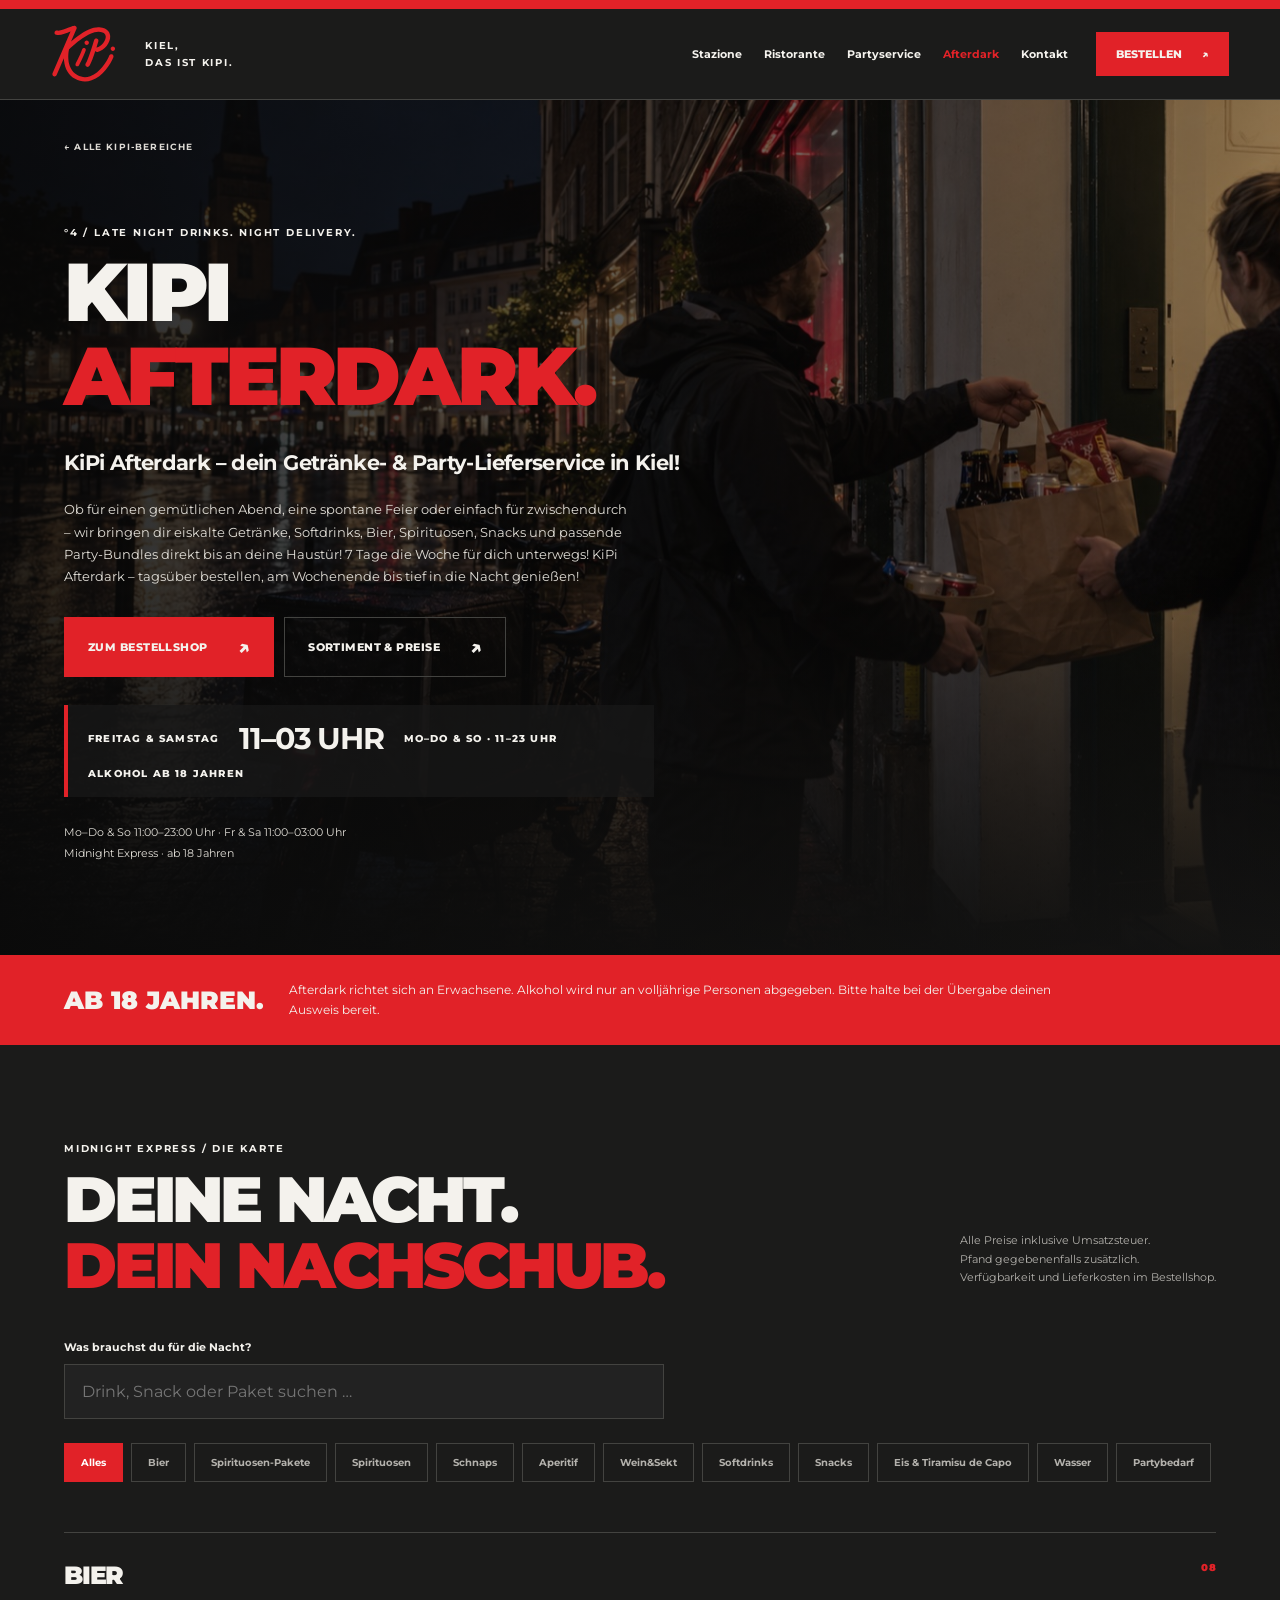
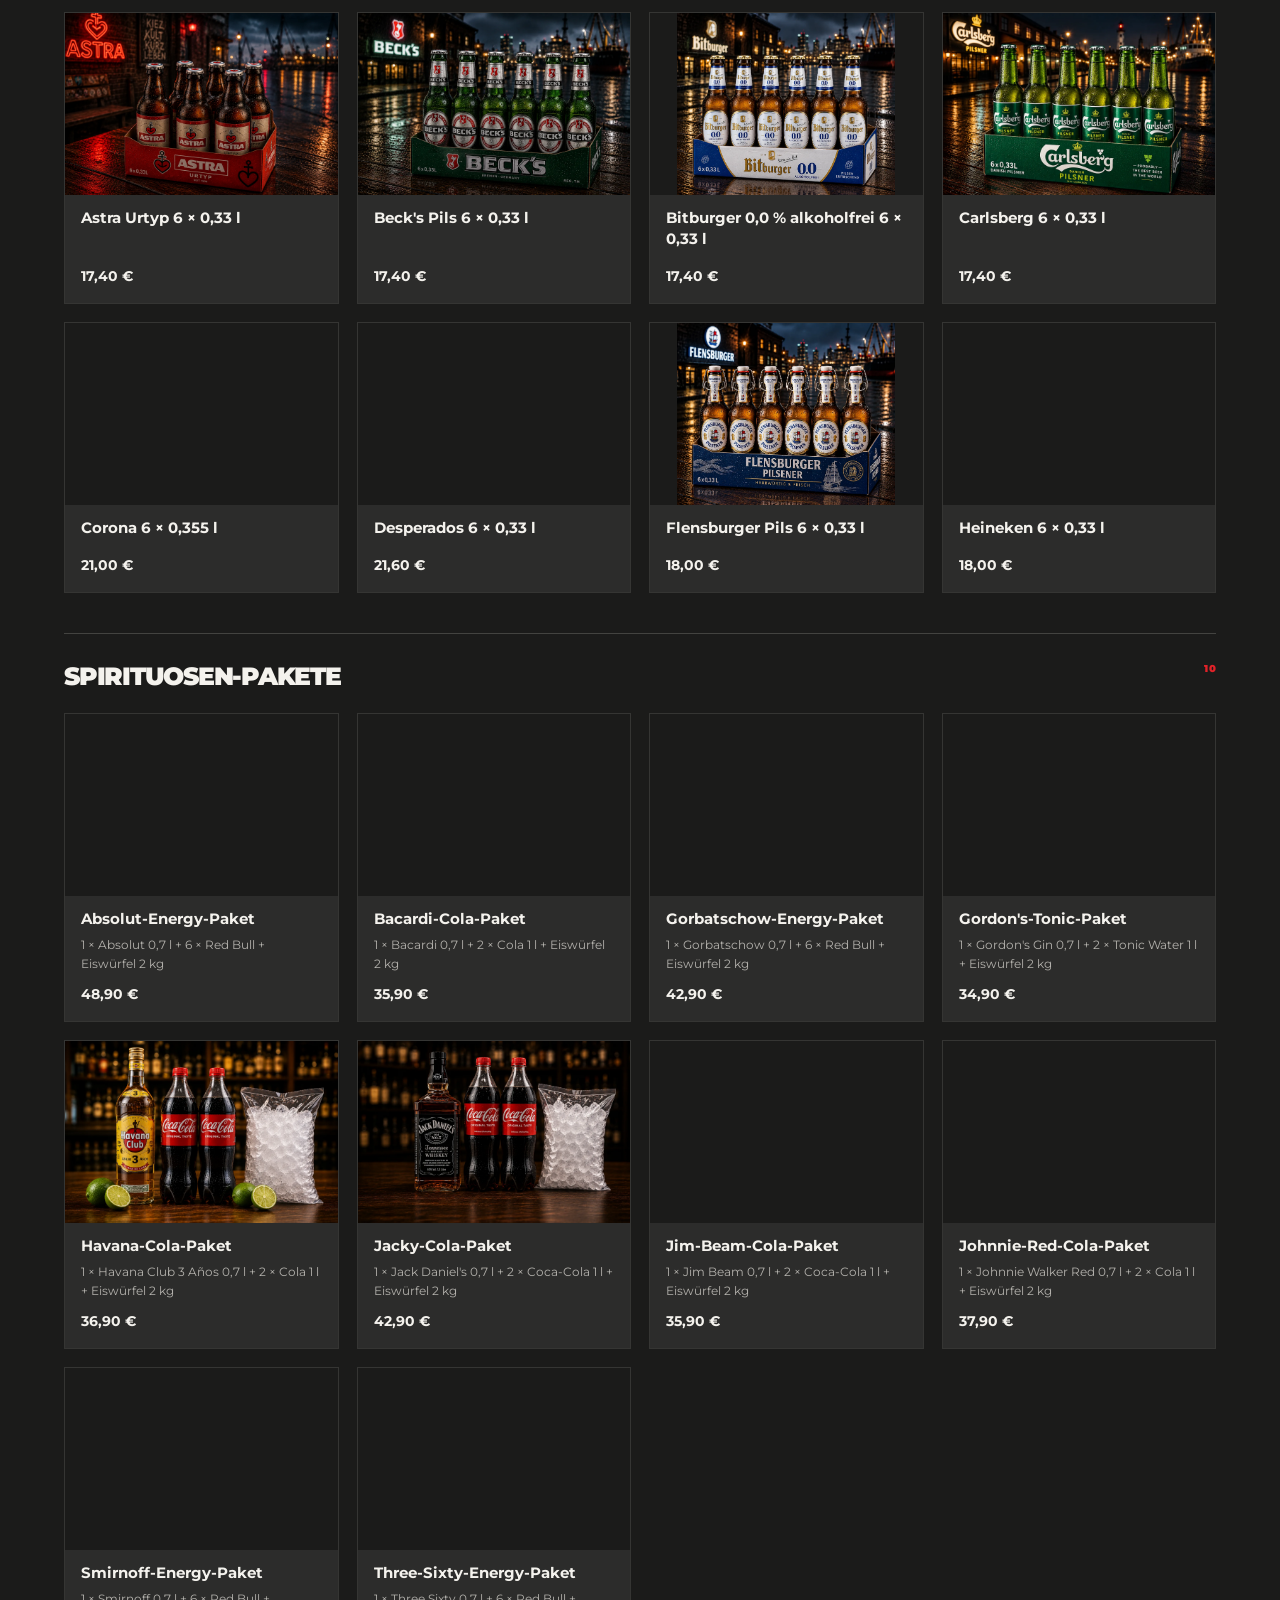
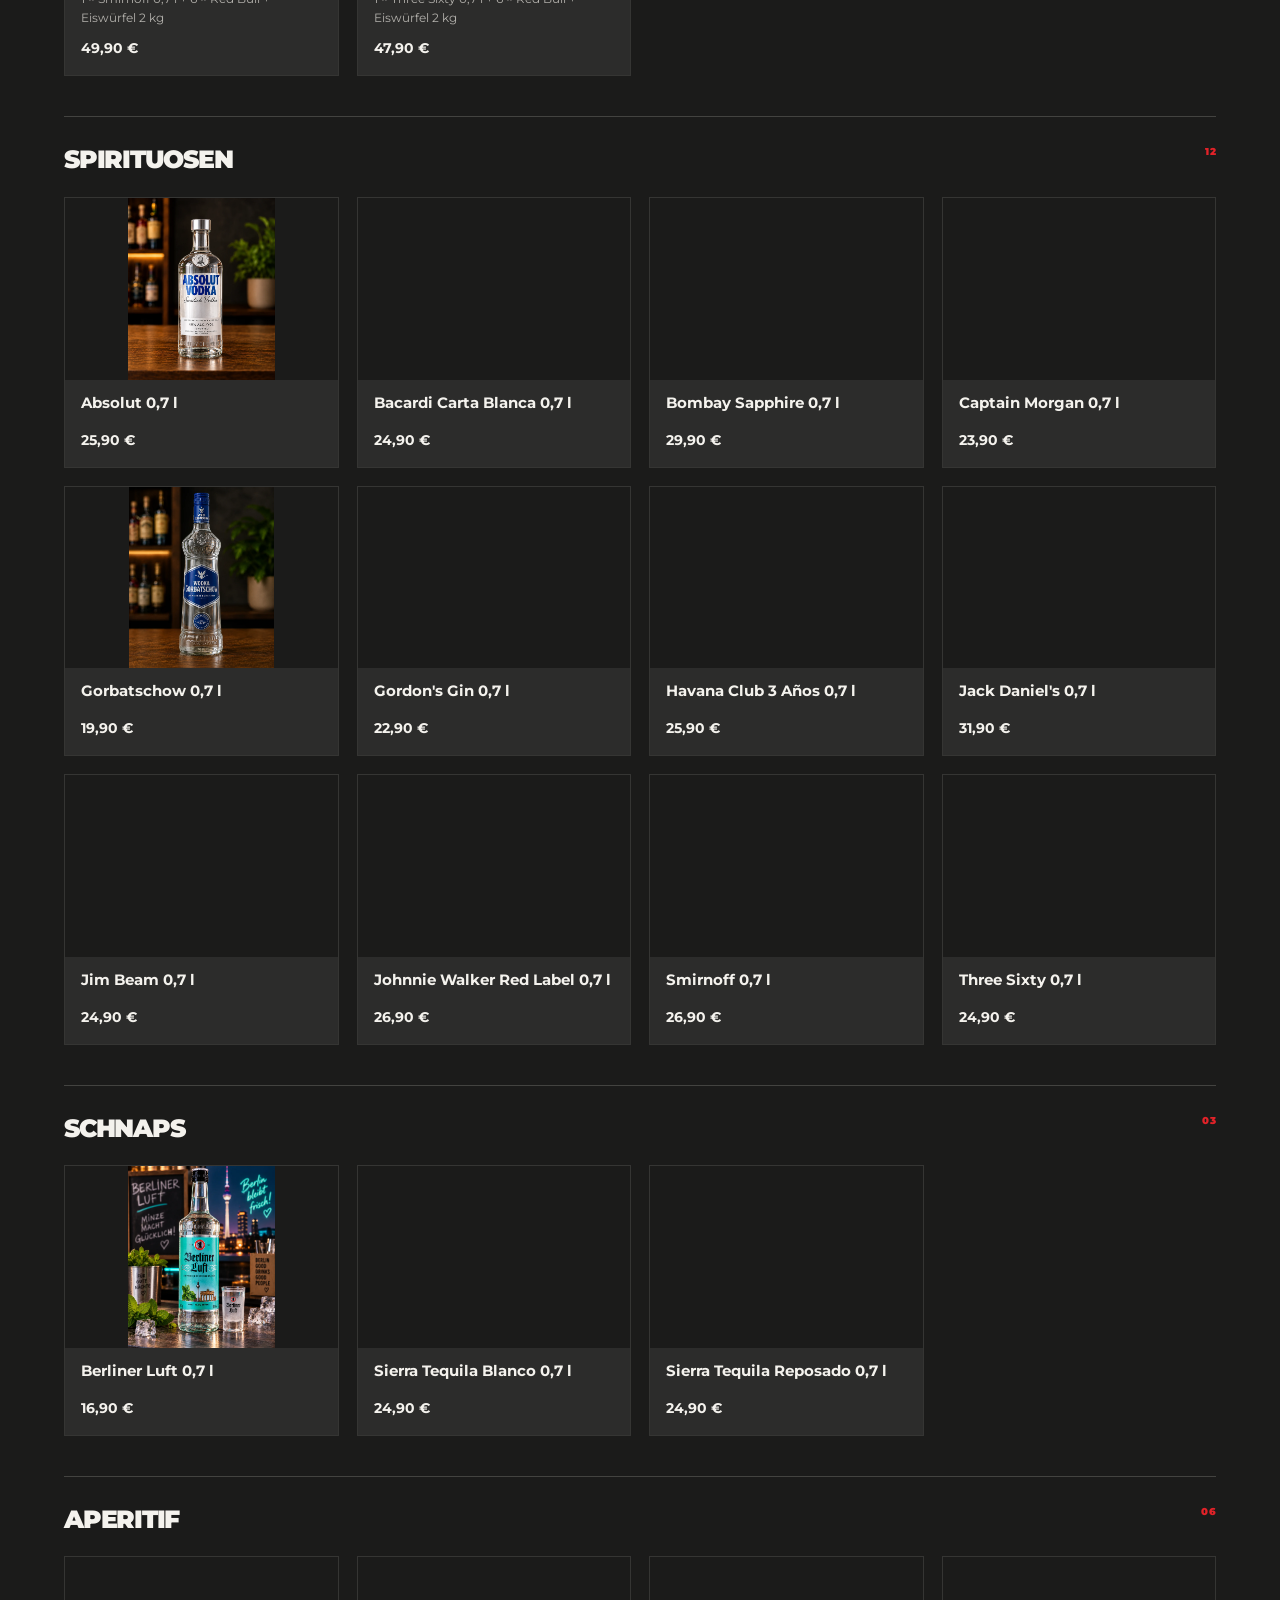
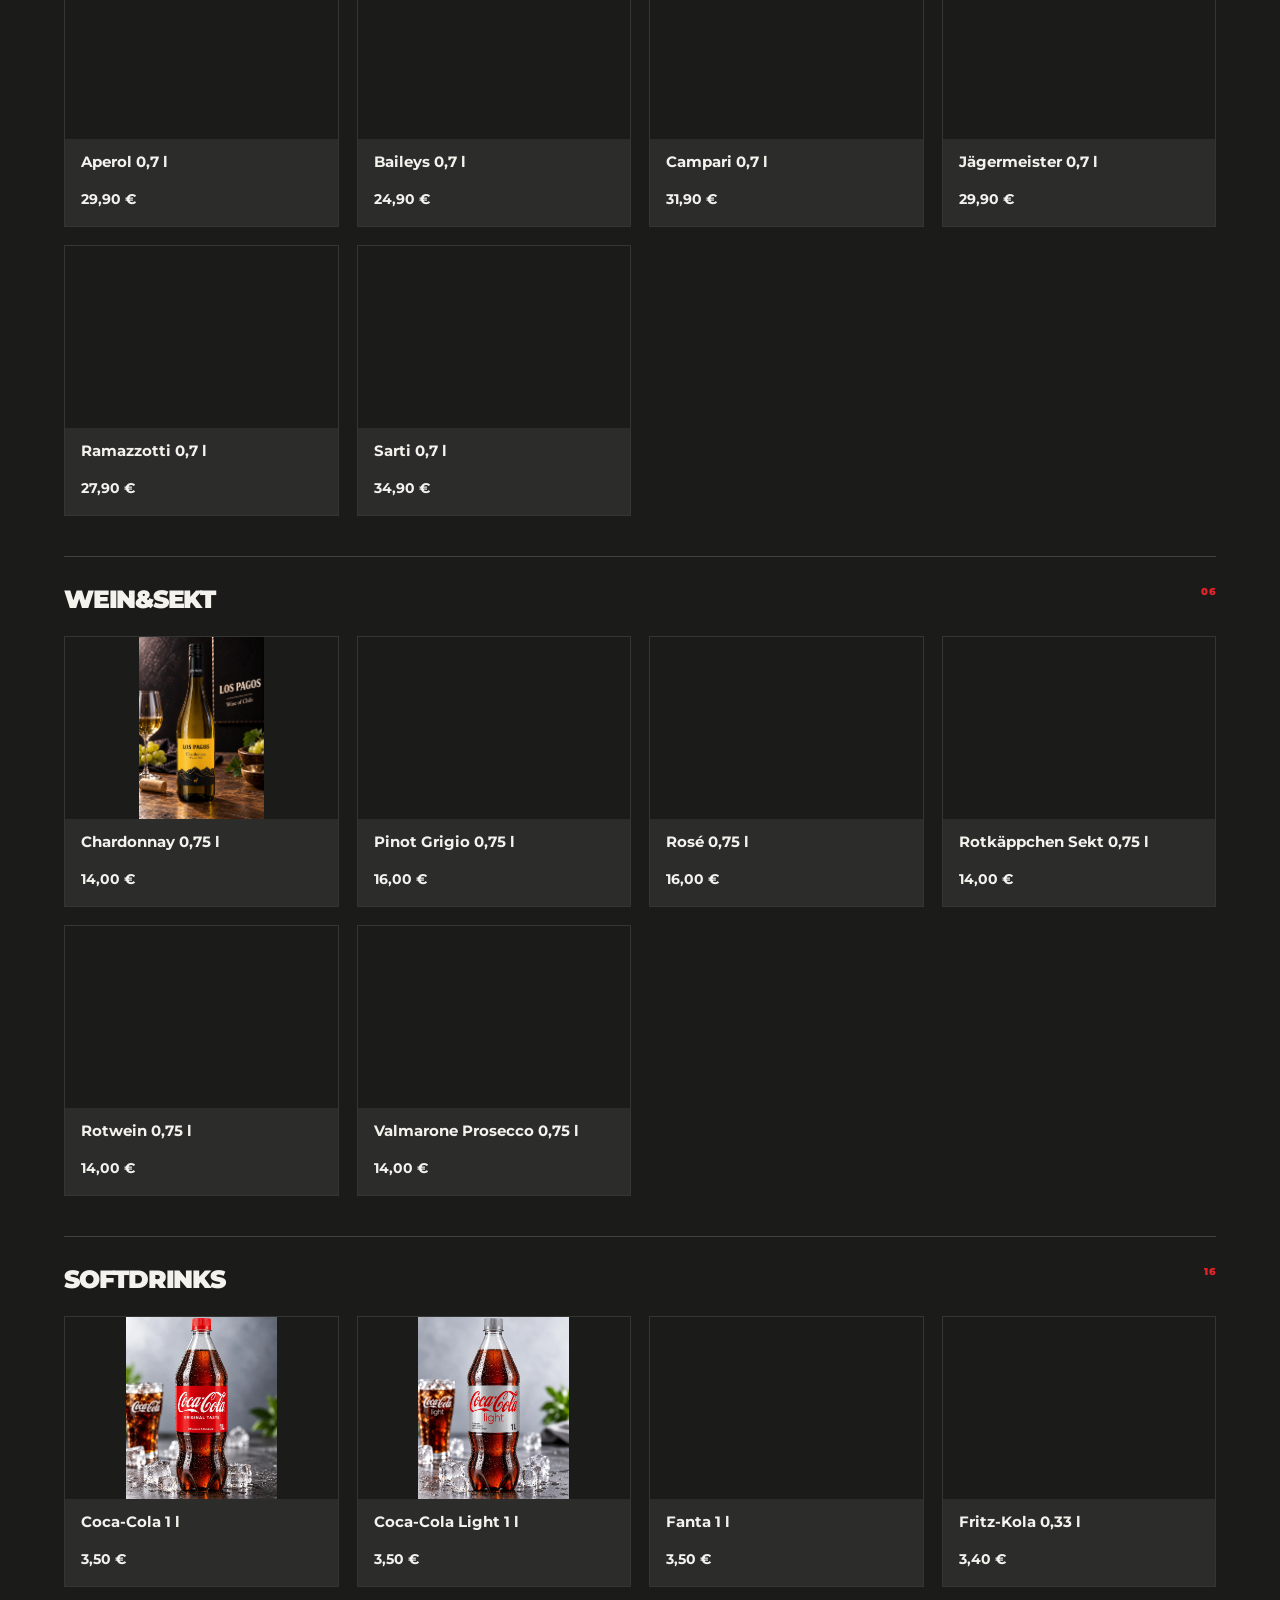
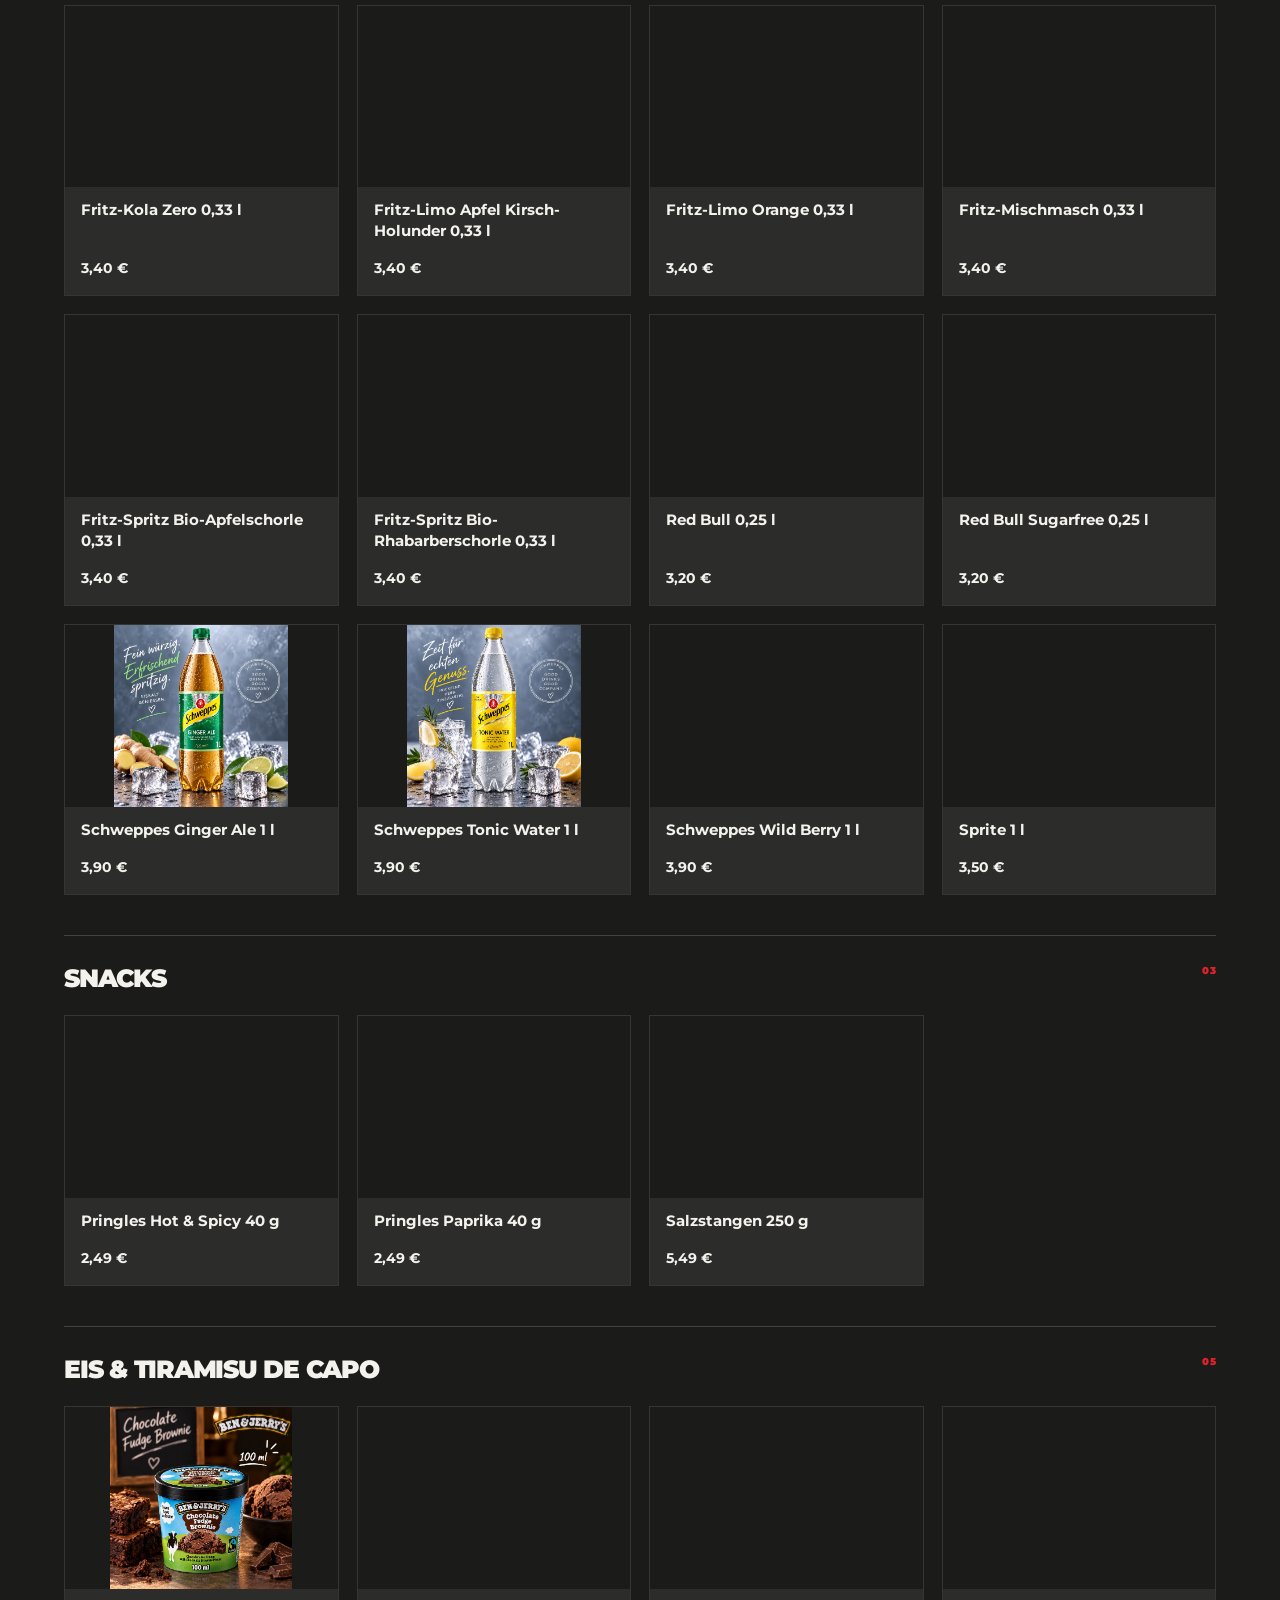
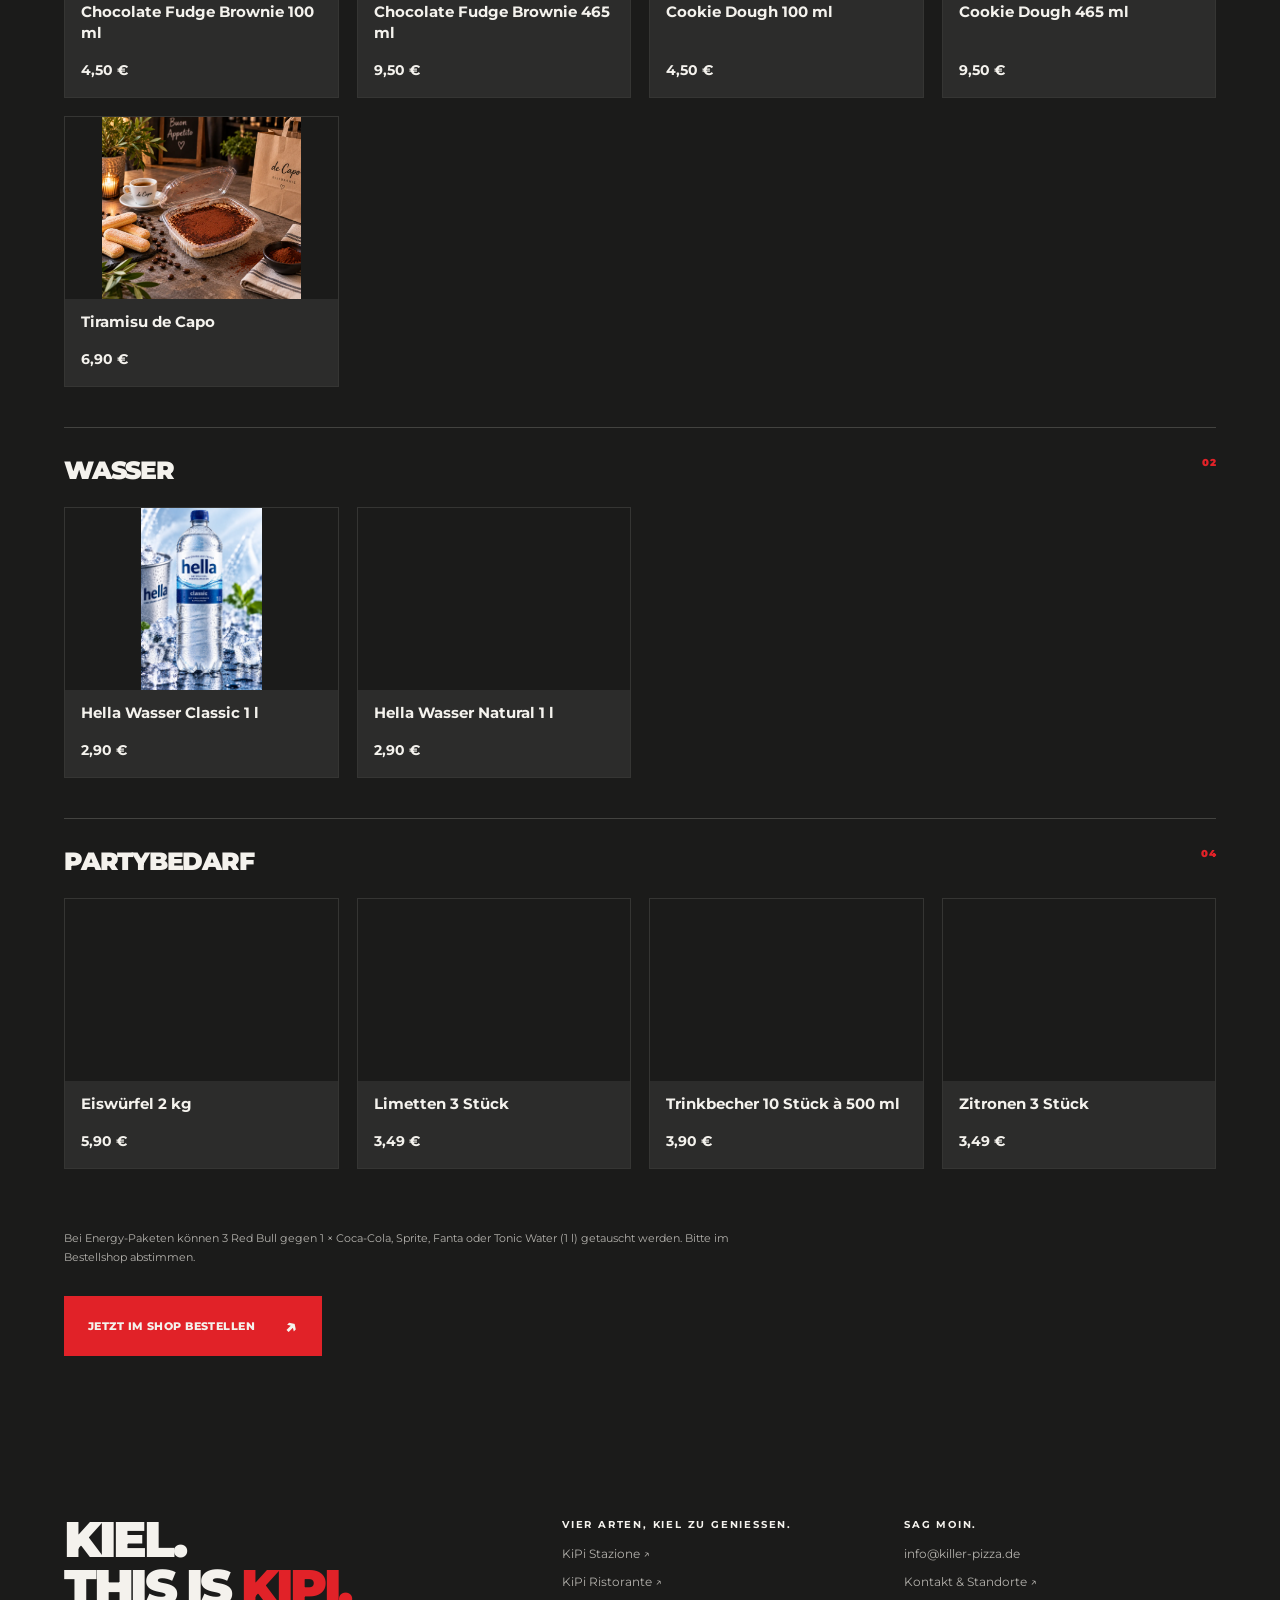
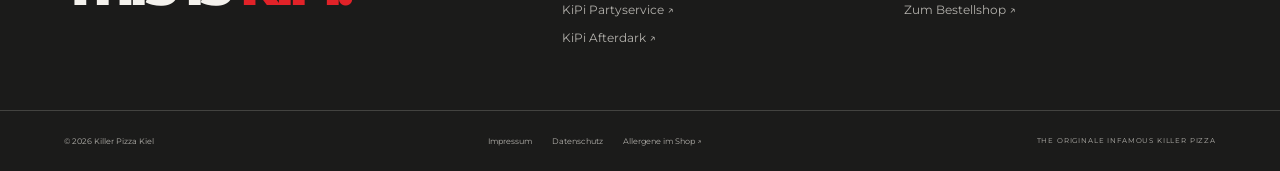
==== commit 30f64890: "Add complete shop catalogue to Stazione" ====
--- a/afterdark.html
+++ b/afterdark.html
@@ -1,5 +1,5 @@
 <!doctype html>
-<html lang="de" data-page="afterdark" data-root="./"><head><meta charset="utf-8"><meta name="viewport" content="width=device-width, initial-scale=1"><meta name="theme-color" content="#1b1b1a"><title>KiPi Afterdark — Midnight Express Kiel · Drinks & Preise</title><meta name="description" content="Getränke- und Partylieferservice in Kiel. Mo–Do & So 11–23 Uhr, Fr & Sa 11–03 Uhr. Drinks, Snacks, Eis und Partypakete. Alkohol ab 18."><meta property="og:title" content="KiPi Afterdark — Midnight Express Kiel · Drinks & Preise"><meta property="og:description" content="Getränke- und Partylieferservice in Kiel. Mo–Do & So 11–23 Uhr, Fr & Sa 11–03 Uhr. Drinks, Snacks, Eis und Partypakete. Alkohol ab 18."><meta property="og:type" content="website"><link rel="icon" href="./kipi-logo.svg"><link rel="stylesheet" href="./styles.css?v=20261102c"><script defer src="./prices.js?v=20261102c"></script><script defer src="./menu.js?v=20261102c"></script><script defer src="./app.js?v=20261102c"></script></head><body><div id="app"><a class="skip" href="#main">Zum Inhalt</a><header><a class="brand" href="./" aria-label="KiPi — Startseite"><img  src="./kipi-logo.svg" alt="KiPi" width="1000" height="600"><span class="brand-tagline">KIEL,<br>DAS IST KIPI.</span></a><nav aria-label="Hauptnavigation" id="navigation"><a  href="./stazione.html">Stazione</a><a  href="./ristorante.html">Ristorante</a><a  href="./partyservice.html">Partyservice</a><a aria-current="page" href="./afterdark.html">Afterdark</a><a href="./kontakt.html">Kontakt</a></nav><a class="header-order" href="https://shop.liefersoft.de/killer-pizza-kawamustafa-gbr-24103-77?disableRedirect=true">Bestellen <span aria-hidden="true">↗</span></a><button class="menu-toggle" aria-expanded="false" aria-controls="navigation" aria-label="Menü öffnen"><span></span><span></span></button></header><main id="main"><section class="detail-hero cinematic-detail location-hero night" data-active-scene="afterdark"><div class="night-backdrop" style="background-image:url('./afterdark-delivery.jpg')" aria-hidden="true"></div><a class="back" href="./">← ALLE KIPI-BEREICHE</a><div class="detail-heading"><div><p class="eyebrow">°4 / Late Night Drinks. Night Delivery.</p><h1>KIPI<br><span>Afterdark.</span></h1><p class="detail-intro">KiPi Afterdark – dein Getränke- & Party-Lieferservice in Kiel!</p><p class="detail-desc">Ob für einen gemütlichen Abend, eine spontane Feier oder einfach für zwischendurch – wir bringen dir eiskalte Getränke, Softdrinks, Bier, Spirituosen, Snacks und passende Party-Bundles direkt bis an deine Haustür! 7 Tage die Woche für dich unterwegs! KiPi Afterdark – tagsüber bestellen, am Wochenende bis tief in die Nacht genießen!</p><div class="actions"><a class="button " href="https://shop.liefersoft.de/killer-pizza-kawamustafa-gbr-24103-77?disableRedirect=true">Zum Bestellshop<span aria-hidden="true">↗</span></a><a class="button secondary" href="#sortiment">Sortiment & Preise<span aria-hidden="true">↗</span></a></div><div class="afterdark-hours"><span>FREITAG & SAMSTAG</span><strong>11–03 UHR</strong><span>MO–DO & SO · 11–23 UHR</span><span>ALKOHOL AB 18 JAHREN</span></div><p class="detail-info">Mo–Do & So 11:00–23:00 Uhr · Fr & Sa 11:00–03:00 Uhr<br>Midnight Express · ab 18 Jahren</p></div></div></section><div class="night-info"><b>AB 18 JAHREN.</b><p>Afterdark richtet sich an Erwachsene. Alkohol wird nur an volljährige Personen abgegeben. Bitte halte bei der Übergabe deinen Ausweis bereit.</p></div><section class="price-section section" id="sortiment"><div class="section-heading"><div><p class="eyebrow">MIDNIGHT EXPRESS / DIE KARTE</p><h2>DEINE NACHT.<br><em>DEIN NACHSCHUB.</em></h2></div><p>Alle Preise inklusive Umsatzsteuer.<br>Pfand gegebenenfalls zusätzlich.<br>Verfügbarkeit und Lieferkosten im Bestellshop.</p></div><label class="search-label" for="price-search">Was brauchst du für die Nacht?</label><input id="price-search" type="search" placeholder="Drink, Snack oder Paket suchen …"><div class="price-filters" role="group" aria-label="Sortiment filtern"><button class="active" data-filter="Alle" aria-pressed="true">Alles</button><button data-filter="Bier" aria-pressed="false">Bier</button><button data-filter="Spirituosen-Pakete" aria-pressed="false">Spirituosen-Pakete</button><button data-filter="Spirituosen" aria-pressed="false">Spirituosen</button><button data-filter="Schnaps" aria-pressed="false">Schnaps</button><button data-filter="Aperitif" aria-pressed="false">Aperitif</button><button data-filter="Wein&Sekt" aria-pressed="false">Wein&Sekt</button><button data-filter="Softdrinks" aria-pressed="false">Softdrinks</button><button data-filter="Snacks" aria-pressed="false">Snacks</button><button data-filter="Eis & Tiramisu de Capo" aria-pressed="false">Eis & Tiramisu de Capo</button><button data-filter="Wasser" aria-pressed="false">Wasser</button><button data-filter="Partybedarf" aria-pressed="false">Partybedarf</button></div><p class="no-results" hidden>Kein Treffer. Versuch einen anderen Suchbegriff.</p><div class="price-groups"><section class="price-group" data-category="Bier"><h3>Bier<span>08</span></h3><div><article class="price-item" data-search="astra urtyp 6 × 0,33 l "><img class="price-photo" src="./shop-afterdark-astra-urtyp-6-0-33-l.webp" alt="Astra Urtyp 6 × 0,33 l" loading="lazy" decoding="async"><div><h4>Astra Urtyp 6 × 0,33 l</h4><p></p></div><strong>17,40 €</strong></article><article class="price-item" data-search="beck's pils 6 × 0,33 l "><img class="price-photo" src="./shop-afterdark-beck-s-pils-6-0-33-l.webp" alt="Beck&#39;s Pils 6 × 0,33 l" loading="lazy" decoding="async"><div><h4>Beck's Pils 6 × 0,33 l</h4><p></p></div><strong>17,40 €</strong></article><article class="price-item" data-search="bitburger 0,0 % alkoholfrei 6 × 0,33 l "><img class="price-photo" src="./shop-afterdark-bitburger-0-0-alkoholfrei-6-0-33-l.webp" alt="Bitburger 0,0 % alkoholfrei 6 × 0,33 l" loading="lazy" decoding="async"><div><h4>Bitburger 0,0 % alkoholfrei 6 × 0,33 l</h4><p></p></div><strong>17,40 €</strong></article><article class="price-item" data-search="carlsberg 6 × 0,33 l "><img class="price-photo" src="./shop-afterdark-carlsberg-6-0-33-l.webp" alt="Carlsberg 6 × 0,33 l" loading="lazy" decoding="async"><div><h4>Carlsberg 6 × 0,33 l</h4><p></p></div><strong>17,40 €</strong></article><article class="price-item" data-search="corona 6 × 0,355 l "><img class="price-photo" src="./shop-afterdark-corona-6-0-355-l.webp" alt="Corona 6 × 0,355 l" loading="lazy" decoding="async"><div><h4>Corona 6 × 0,355 l</h4><p></p></div><strong>21,00 €</strong></article><article class="price-item" data-search="desperados 6 × 0,33 l "><img class="price-photo" src="./shop-afterdark-desperados-6-0-33-l.webp" alt="Desperados 6 × 0,33 l" loading="lazy" decoding="async"><div><h4>Desperados 6 × 0,33 l</h4><p></p></div><strong>21,60 €</strong></article><article class="price-item" data-search="flensburger pils 6 × 0,33 l "><img class="price-photo" src="./shop-afterdark-flensburger-pils-6-0-33-l.webp" alt="Flensburger Pils 6 × 0,33 l" loading="lazy" decoding="async"><div><h4>Flensburger Pils 6 × 0,33 l</h4><p></p></div><strong>18,00 €</strong></article><article class="price-item" data-search="heineken 6 × 0,33 l "><img class="price-photo" src="./shop-afterdark-heineken-6-0-33-l.webp" alt="Heineken 6 × 0,33 l" loading="lazy" decoding="async"><div><h4>Heineken 6 × 0,33 l</h4><p></p></div><strong>18,00 €</strong></article></div></section><section class="price-group" data-category="Spirituosen-Pakete"><h3>Spirituosen-Pakete<span>10</span></h3><div><article class="price-item" data-search="absolut-energy-paket 1 × absolut 0,7 l + 6 × red bull + eiswürfel 2 kg
+<html lang="de" data-page="afterdark" data-root="./"><head><meta charset="utf-8"><meta name="viewport" content="width=device-width, initial-scale=1"><meta name="theme-color" content="#1b1b1a"><title>KiPi Afterdark — Midnight Express Kiel · Drinks & Preise</title><meta name="description" content="Getränke- und Partylieferservice in Kiel. Mo–Do & So 11–23 Uhr, Fr & Sa 11–03 Uhr. Drinks, Snacks, Eis und Partypakete. Alkohol ab 18."><meta property="og:title" content="KiPi Afterdark — Midnight Express Kiel · Drinks & Preise"><meta property="og:description" content="Getränke- und Partylieferservice in Kiel. Mo–Do & So 11–23 Uhr, Fr & Sa 11–03 Uhr. Drinks, Snacks, Eis und Partypakete. Alkohol ab 18."><meta property="og:type" content="website"><link rel="icon" href="./kipi-logo.svg"><link rel="stylesheet" href="./styles.css?v=20261102d"><script defer src="./prices.js?v=20261102d"></script><script defer src="./menu.js?v=20261102d"></script><script defer src="./app.js?v=20261102d"></script></head><body><div id="app"><a class="skip" href="#main">Zum Inhalt</a><header><a class="brand" href="./" aria-label="KiPi — Startseite"><img  src="./kipi-logo.svg" alt="KiPi" width="1000" height="600"><span class="brand-tagline">KIEL,<br>DAS IST KIPI.</span></a><nav aria-label="Hauptnavigation" id="navigation"><a  href="./stazione.html">Stazione</a><a  href="./ristorante.html">Ristorante</a><a  href="./partyservice.html">Partyservice</a><a aria-current="page" href="./afterdark.html">Afterdark</a><a href="./kontakt.html">Kontakt</a></nav><a class="header-order" href="https://shop.liefersoft.de/killer-pizza-kawamustafa-gbr-24103-77?disableRedirect=true">Bestellen <span aria-hidden="true">↗</span></a><button class="menu-toggle" aria-expanded="false" aria-controls="navigation" aria-label="Menü öffnen"><span></span><span></span></button></header><main id="main"><section class="detail-hero cinematic-detail location-hero night" data-active-scene="afterdark"><div class="night-backdrop" style="background-image:url('./afterdark-delivery.jpg')" aria-hidden="true"></div><a class="back" href="./">← ALLE KIPI-BEREICHE</a><div class="detail-heading"><div><p class="eyebrow">°4 / Late Night Drinks. Night Delivery.</p><h1>KIPI<br><span>Afterdark.</span></h1><p class="detail-intro">KiPi Afterdark – dein Getränke- & Party-Lieferservice in Kiel!</p><p class="detail-desc">Ob für einen gemütlichen Abend, eine spontane Feier oder einfach für zwischendurch – wir bringen dir eiskalte Getränke, Softdrinks, Bier, Spirituosen, Snacks und passende Party-Bundles direkt bis an deine Haustür! 7 Tage die Woche für dich unterwegs! KiPi Afterdark – tagsüber bestellen, am Wochenende bis tief in die Nacht genießen!</p><div class="actions"><a class="button " href="https://shop.liefersoft.de/killer-pizza-kawamustafa-gbr-24103-77?disableRedirect=true">Zum Bestellshop<span aria-hidden="true">↗</span></a><a class="button secondary" href="#sortiment">Sortiment & Preise<span aria-hidden="true">↗</span></a></div><div class="afterdark-hours"><span>FREITAG & SAMSTAG</span><strong>11–03 UHR</strong><span>MO–DO & SO · 11–23 UHR</span><span>ALKOHOL AB 18 JAHREN</span></div><p class="detail-info">Mo–Do & So 11:00–23:00 Uhr · Fr & Sa 11:00–03:00 Uhr<br>Midnight Express · ab 18 Jahren</p></div></div></section><div class="night-info"><b>AB 18 JAHREN.</b><p>Afterdark richtet sich an Erwachsene. Alkohol wird nur an volljährige Personen abgegeben. Bitte halte bei der Übergabe deinen Ausweis bereit.</p></div><section class="price-section section" id="sortiment"><div class="section-heading"><div><p class="eyebrow">MIDNIGHT EXPRESS / DIE KARTE</p><h2>DEINE NACHT.<br><em>DEIN NACHSCHUB.</em></h2></div><p>Alle Preise inklusive Umsatzsteuer.<br>Pfand gegebenenfalls zusätzlich.<br>Verfügbarkeit und Lieferkosten im Bestellshop.</p></div><label class="search-label" for="price-search">Was brauchst du für die Nacht?</label><input id="price-search" type="search" placeholder="Drink, Snack oder Paket suchen …"><div class="price-filters" role="group" aria-label="Sortiment filtern"><button class="active" data-filter="Alle" aria-pressed="true">Alles</button><button data-filter="Bier" aria-pressed="false">Bier</button><button data-filter="Spirituosen-Pakete" aria-pressed="false">Spirituosen-Pakete</button><button data-filter="Spirituosen" aria-pressed="false">Spirituosen</button><button data-filter="Schnaps" aria-pressed="false">Schnaps</button><button data-filter="Aperitif" aria-pressed="false">Aperitif</button><button data-filter="Wein&Sekt" aria-pressed="false">Wein&Sekt</button><button data-filter="Softdrinks" aria-pressed="false">Softdrinks</button><button data-filter="Snacks" aria-pressed="false">Snacks</button><button data-filter="Eis & Tiramisu de Capo" aria-pressed="false">Eis & Tiramisu de Capo</button><button data-filter="Wasser" aria-pressed="false">Wasser</button><button data-filter="Partybedarf" aria-pressed="false">Partybedarf</button></div><p class="no-results" hidden>Kein Treffer. Versuch einen anderen Suchbegriff.</p><div class="price-groups"><section class="price-group" data-category="Bier"><h3>Bier<span>08</span></h3><div><article class="price-item" data-search="astra urtyp 6 × 0,33 l "><img class="price-photo" src="./shop-afterdark-astra-urtyp-6-0-33-l.webp" alt="Astra Urtyp 6 × 0,33 l" loading="lazy" decoding="async"><div><h4>Astra Urtyp 6 × 0,33 l</h4><p></p></div><strong>17,40 €</strong></article><article class="price-item" data-search="beck's pils 6 × 0,33 l "><img class="price-photo" src="./shop-afterdark-beck-s-pils-6-0-33-l.webp" alt="Beck&#39;s Pils 6 × 0,33 l" loading="lazy" decoding="async"><div><h4>Beck's Pils 6 × 0,33 l</h4><p></p></div><strong>17,40 €</strong></article><article class="price-item" data-search="bitburger 0,0 % alkoholfrei 6 × 0,33 l "><img class="price-photo" src="./shop-afterdark-bitburger-0-0-alkoholfrei-6-0-33-l.webp" alt="Bitburger 0,0 % alkoholfrei 6 × 0,33 l" loading="lazy" decoding="async"><div><h4>Bitburger 0,0 % alkoholfrei 6 × 0,33 l</h4><p></p></div><strong>17,40 €</strong></article><article class="price-item" data-search="carlsberg 6 × 0,33 l "><img class="price-photo" src="./shop-afterdark-carlsberg-6-0-33-l.webp" alt="Carlsberg 6 × 0,33 l" loading="lazy" decoding="async"><div><h4>Carlsberg 6 × 0,33 l</h4><p></p></div><strong>17,40 €</strong></article><article class="price-item" data-search="corona 6 × 0,355 l "><img class="price-photo" src="./shop-afterdark-corona-6-0-355-l.webp" alt="Corona 6 × 0,355 l" loading="lazy" decoding="async"><div><h4>Corona 6 × 0,355 l</h4><p></p></div><strong>21,00 €</strong></article><article class="price-item" data-search="desperados 6 × 0,33 l "><img class="price-photo" src="./shop-afterdark-desperados-6-0-33-l.webp" alt="Desperados 6 × 0,33 l" loading="lazy" decoding="async"><div><h4>Desperados 6 × 0,33 l</h4><p></p></div><strong>21,60 €</strong></article><article class="price-item" data-search="flensburger pils 6 × 0,33 l "><img class="price-photo" src="./shop-afterdark-flensburger-pils-6-0-33-l.webp" alt="Flensburger Pils 6 × 0,33 l" loading="lazy" decoding="async"><div><h4>Flensburger Pils 6 × 0,33 l</h4><p></p></div><strong>18,00 €</strong></article><article class="price-item" data-search="heineken 6 × 0,33 l "><img class="price-photo" src="./shop-afterdark-heineken-6-0-33-l.webp" alt="Heineken 6 × 0,33 l" loading="lazy" decoding="async"><div><h4>Heineken 6 × 0,33 l</h4><p></p></div><strong>18,00 €</strong></article></div></section><section class="price-group" data-category="Spirituosen-Pakete"><h3>Spirituosen-Pakete<span>10</span></h3><div><article class="price-item" data-search="absolut-energy-paket 1 × absolut 0,7 l + 6 × red bull + eiswürfel 2 kg
 
 "><img class="price-photo" src="./shop-afterdark-absolut-energy-paket.webp" alt="Absolut-Energy-Paket" loading="lazy" decoding="async"><div><h4>Absolut-Energy-Paket</h4><p>1 × Absolut 0,7 l + 6 × Red Bull + Eiswürfel 2 kg
 
--- a/styles.css
+++ b/styles.css
@@ -52,3 +52,5 @@
 
 /* Match the original shop card crop, including the close landscape framing. */
 .menu-dish .dish-image{aspect-ratio:1000/541}.menu-dish .dish-image img{object-fit:cover}
+
+.dish-image.product-photo img{object-fit:contain;background:var(--bg)}.dish-details .dish-variants{font-size:11px;line-height:1.6}
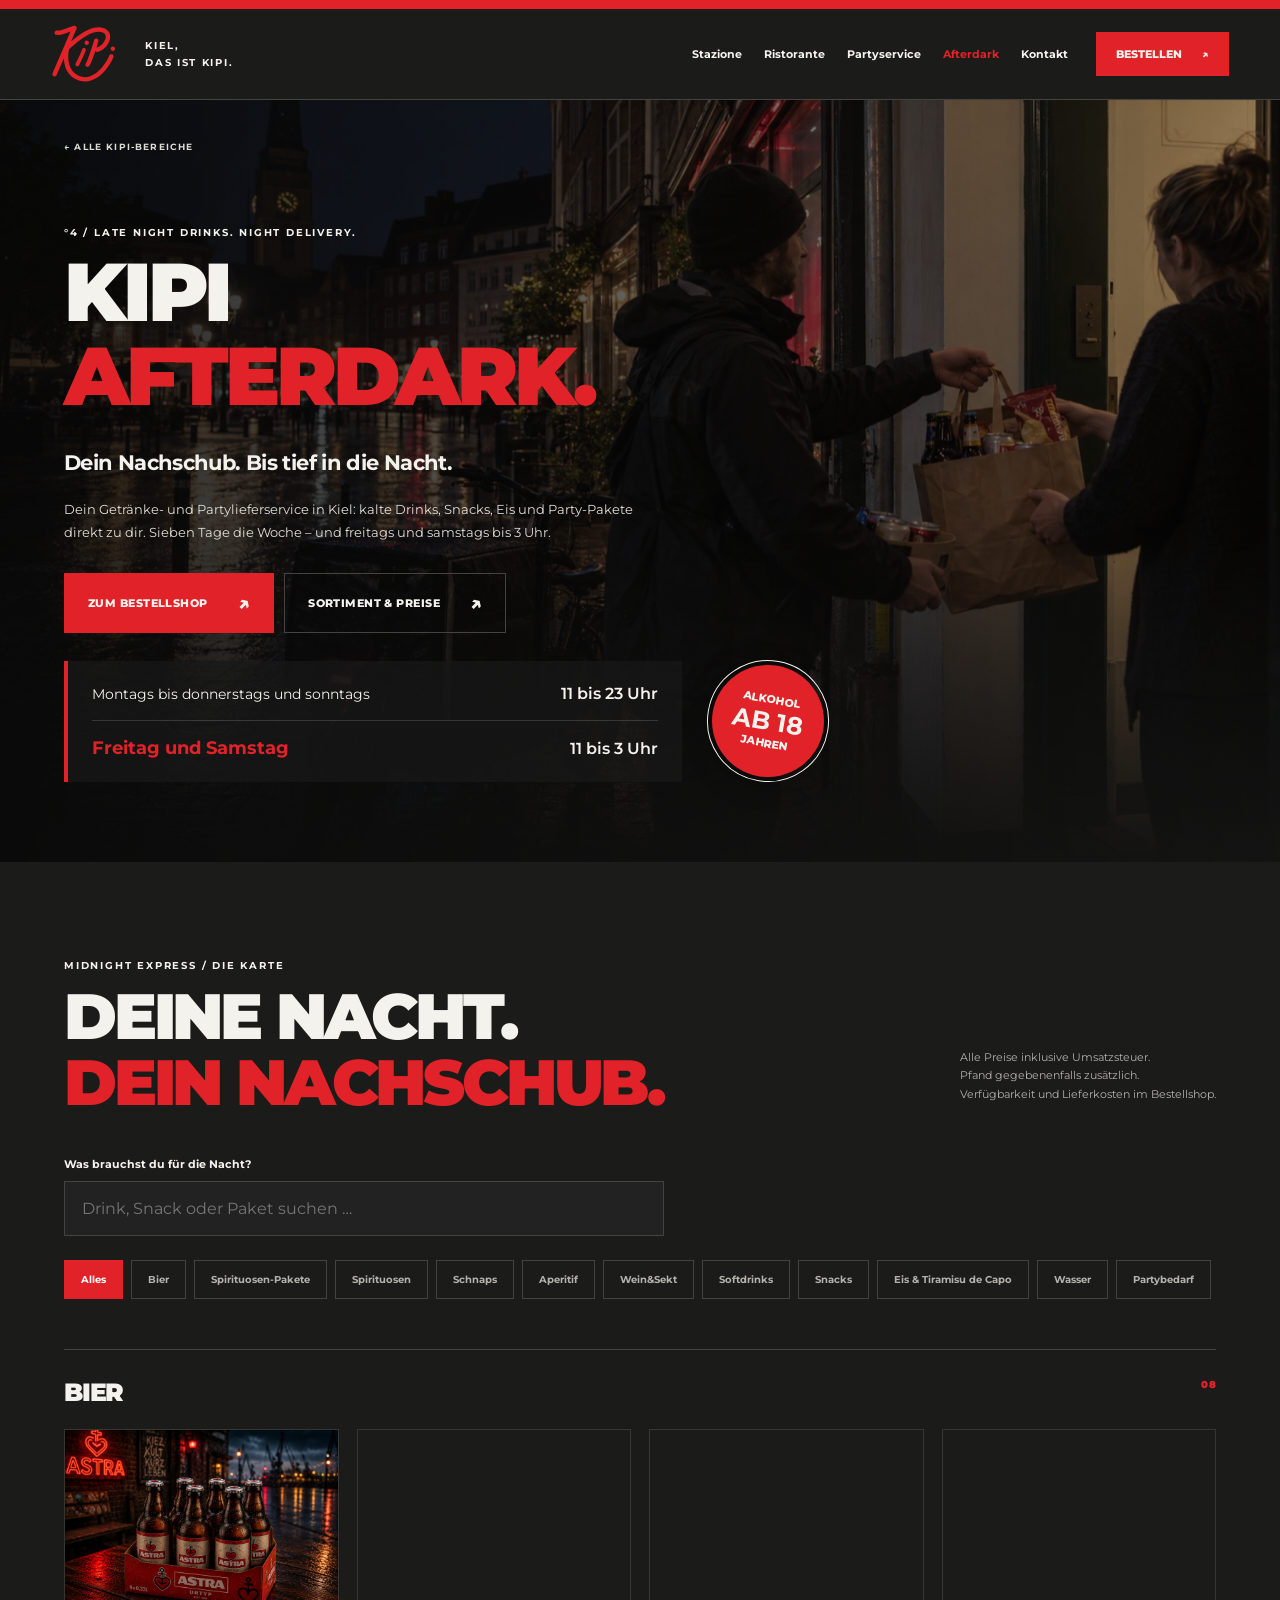
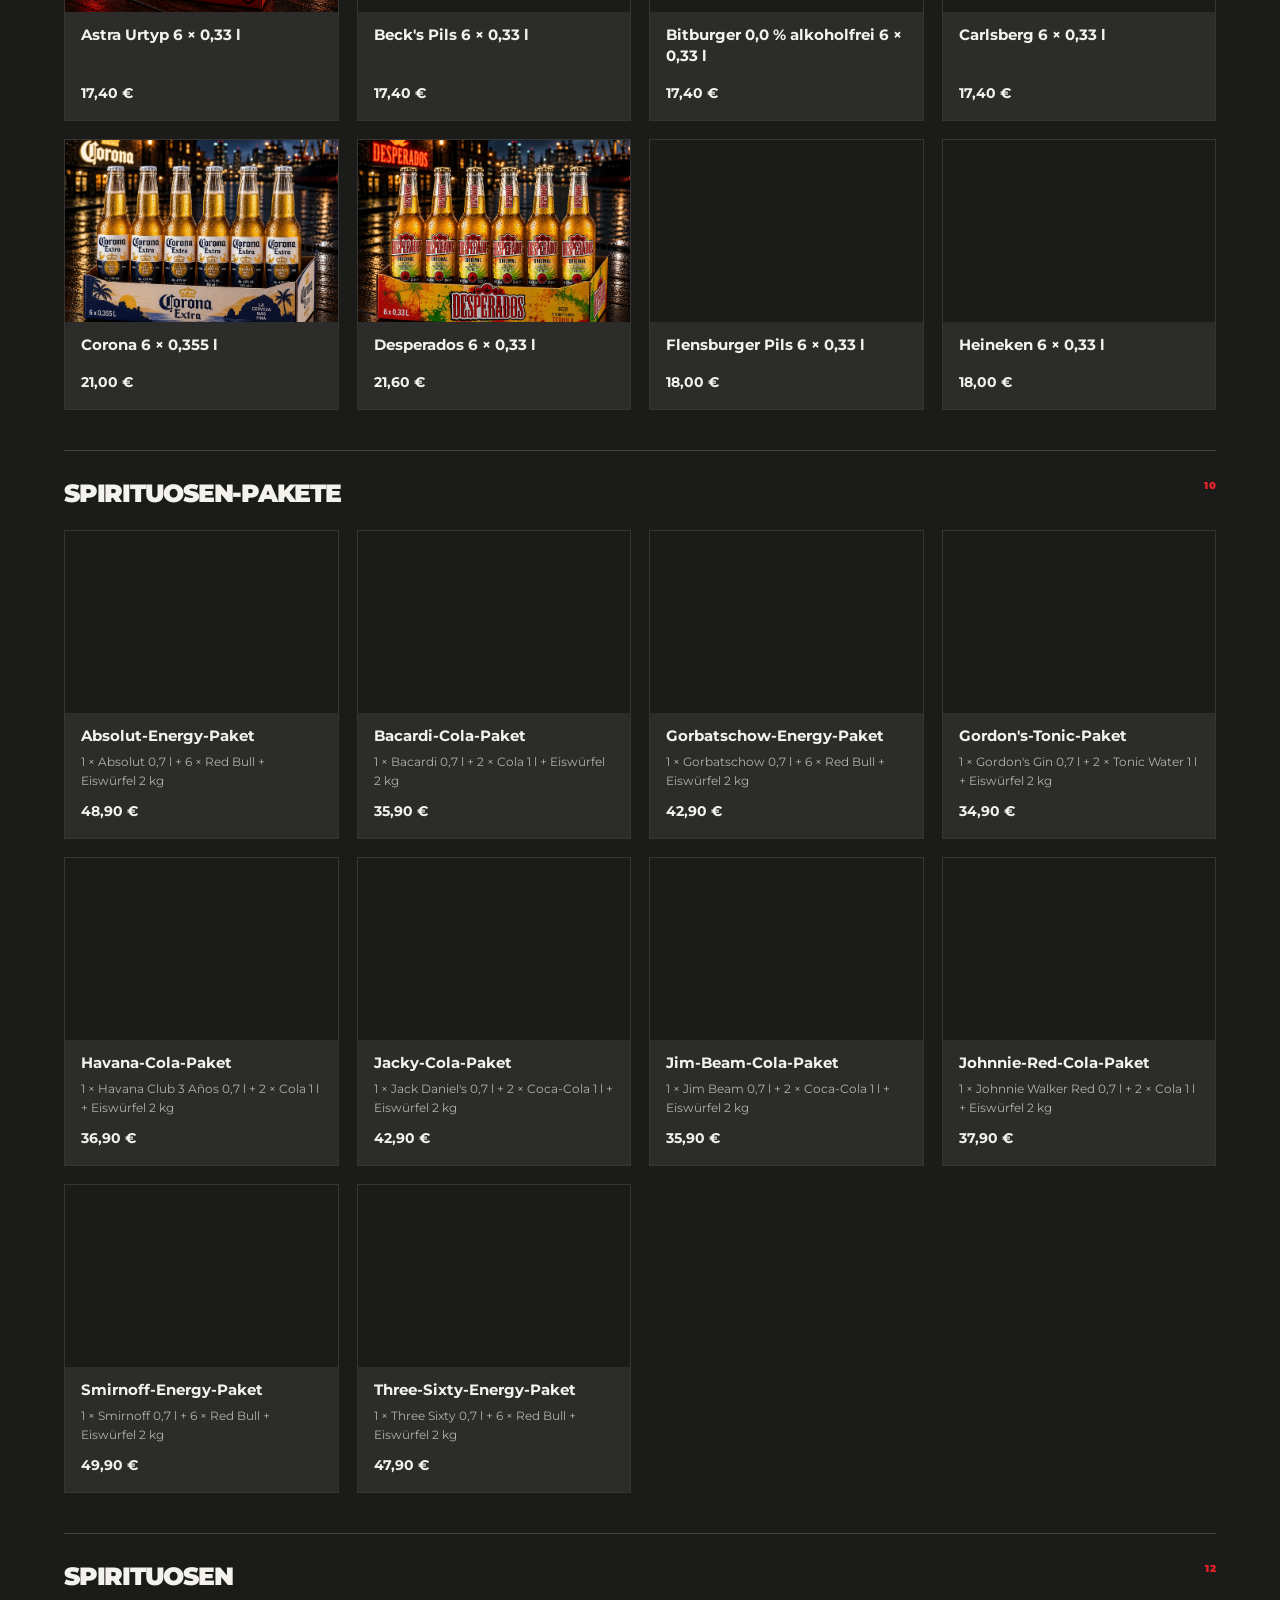
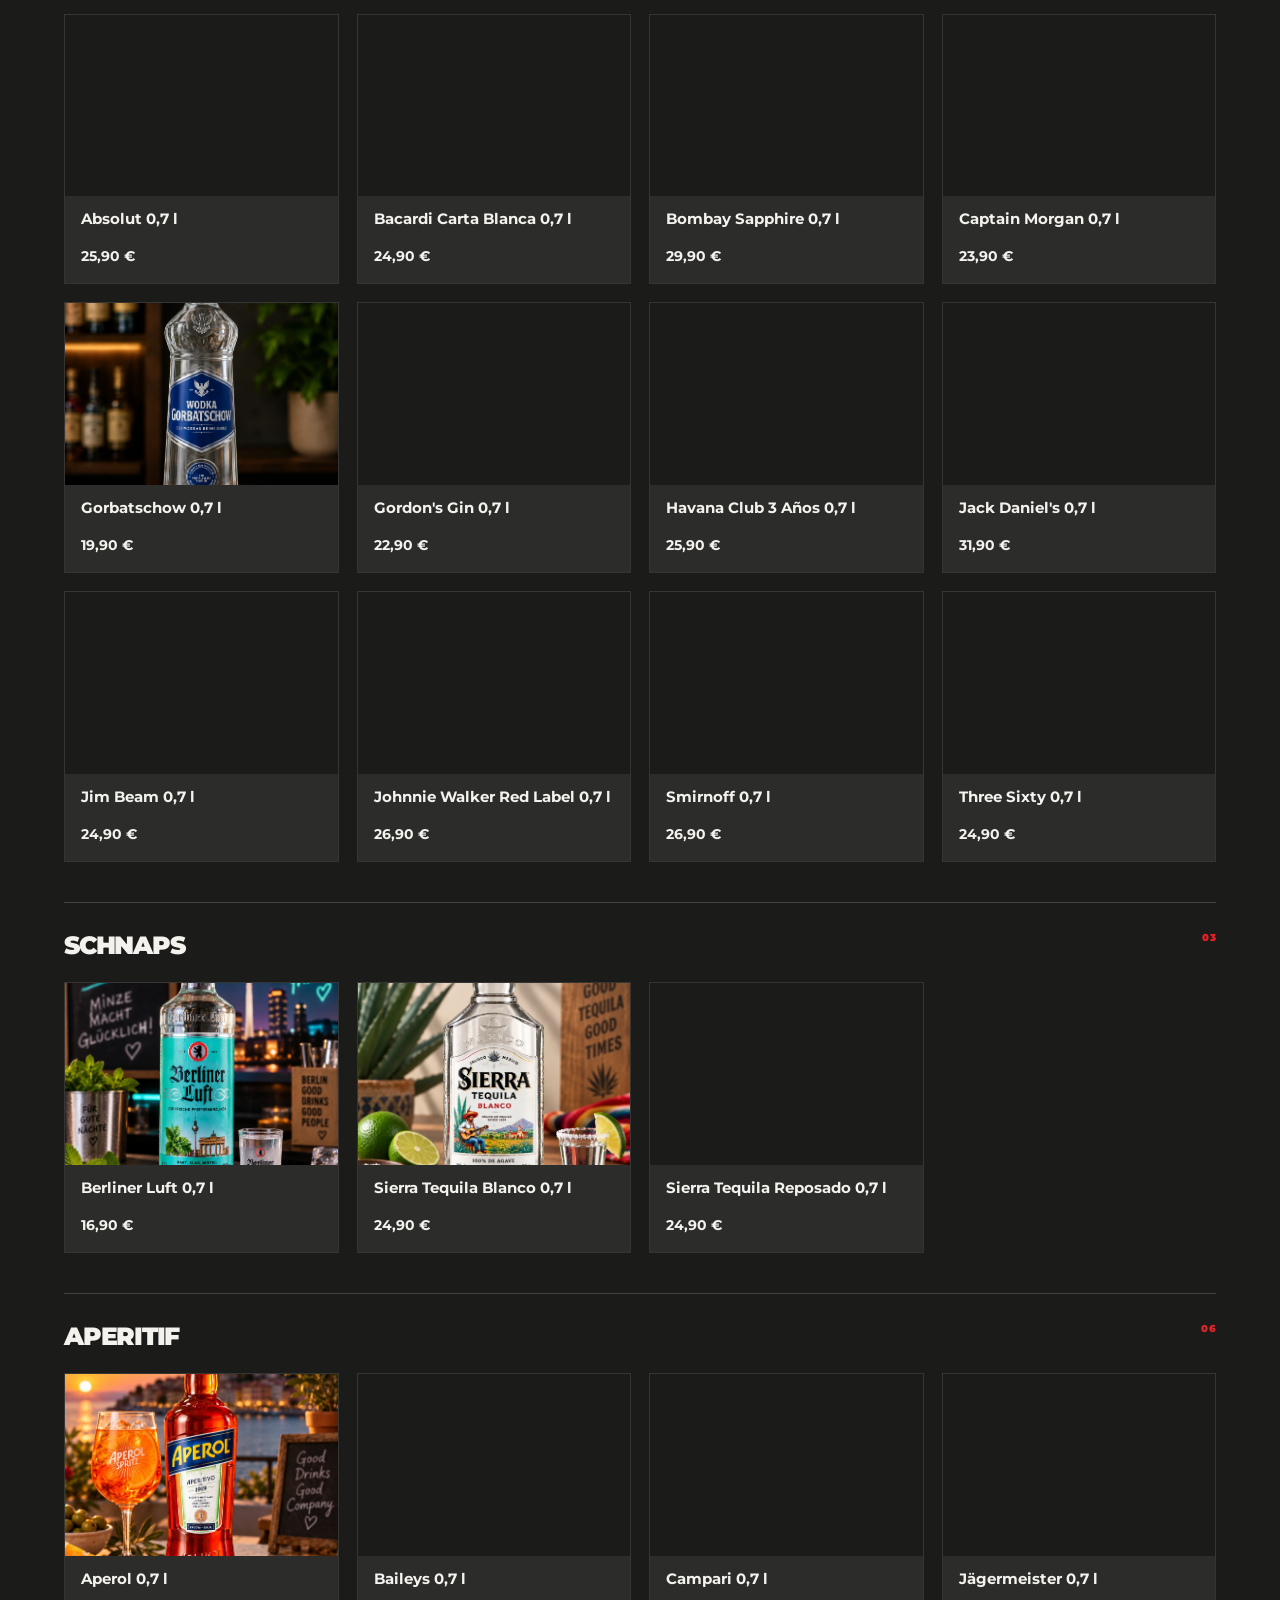
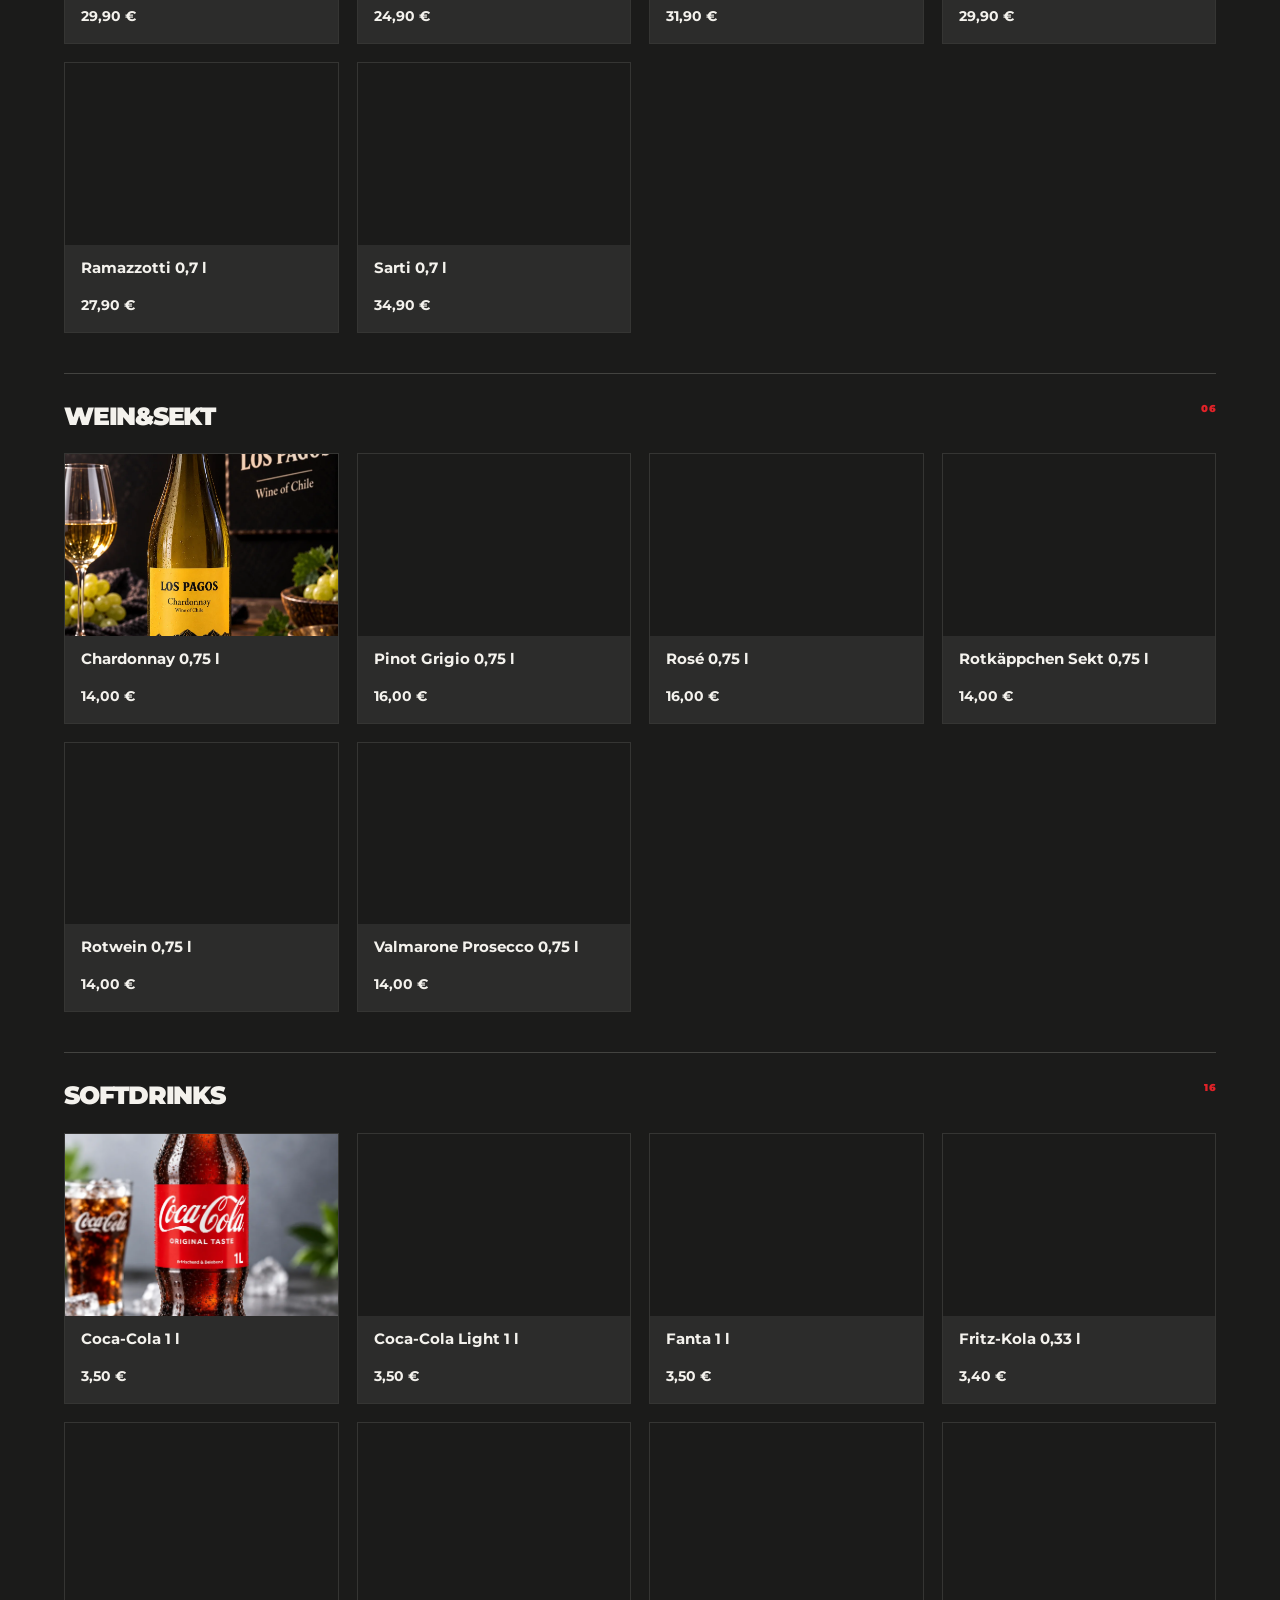
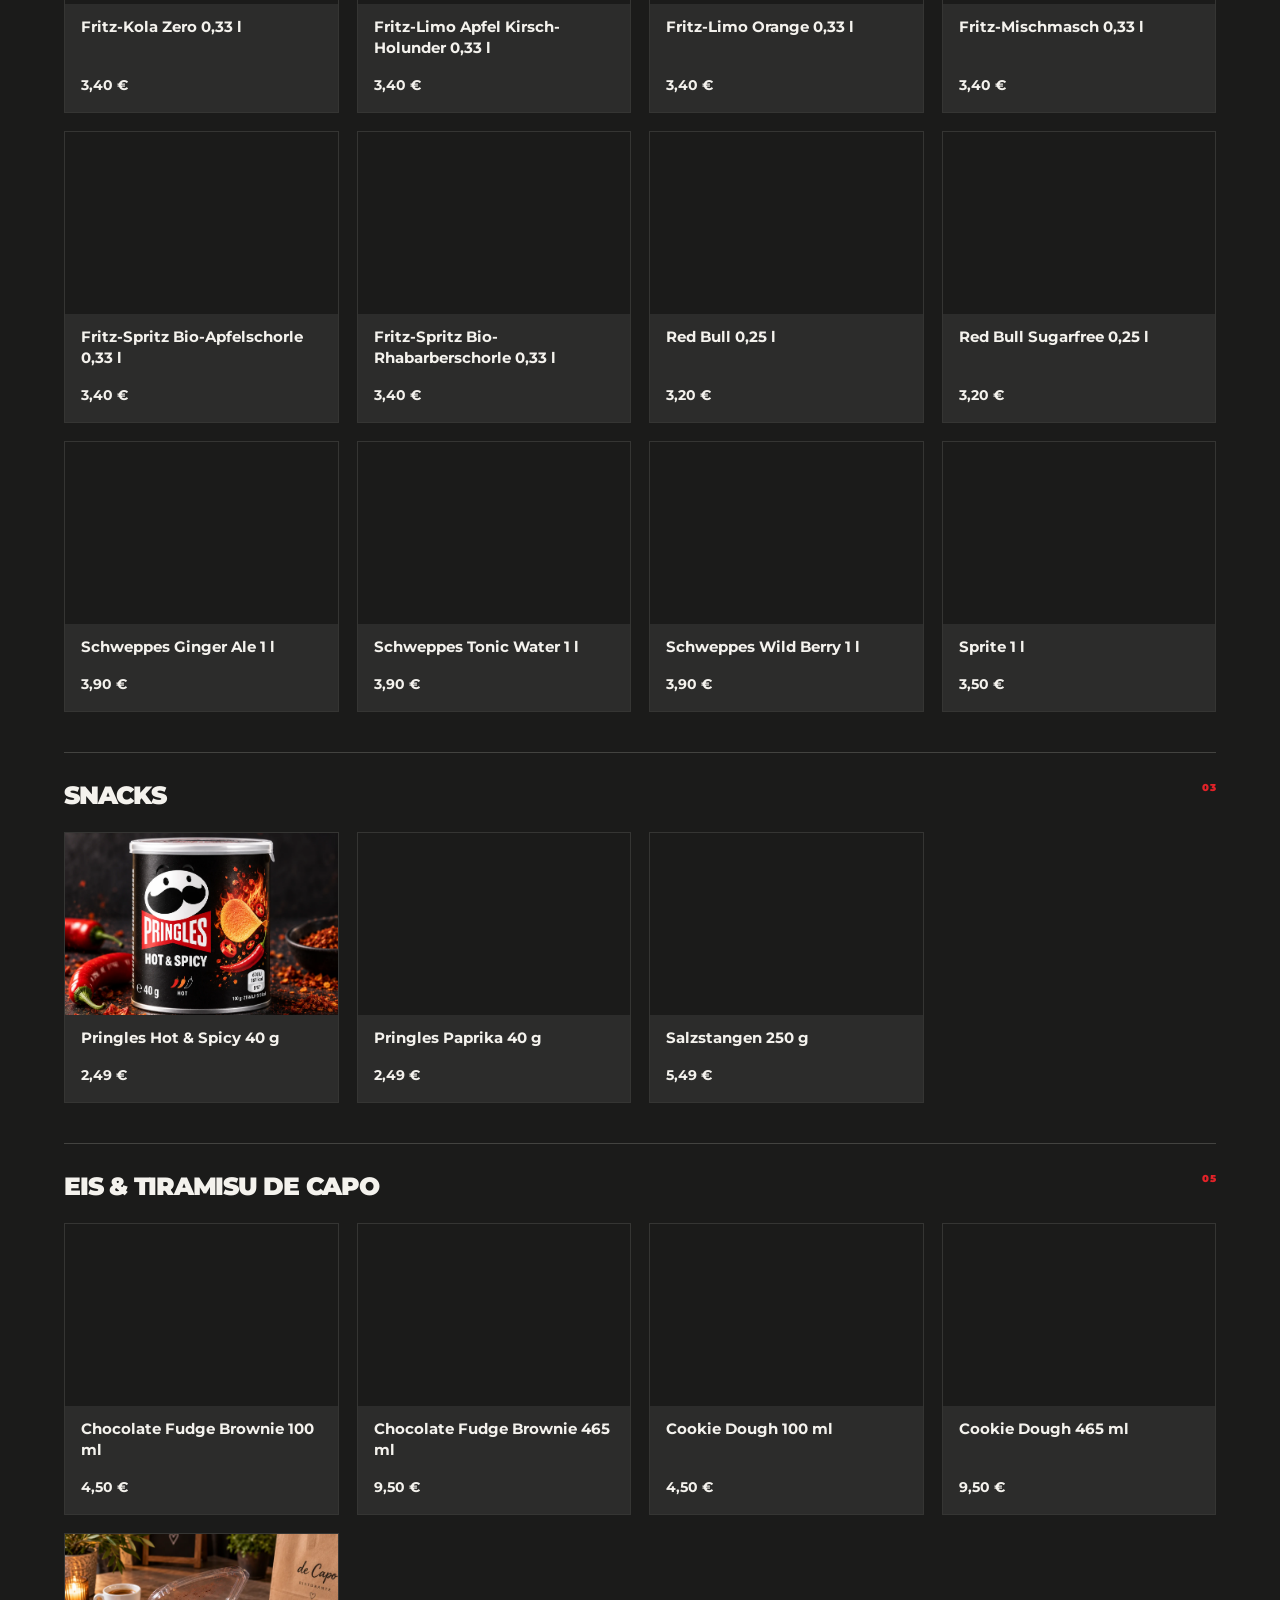
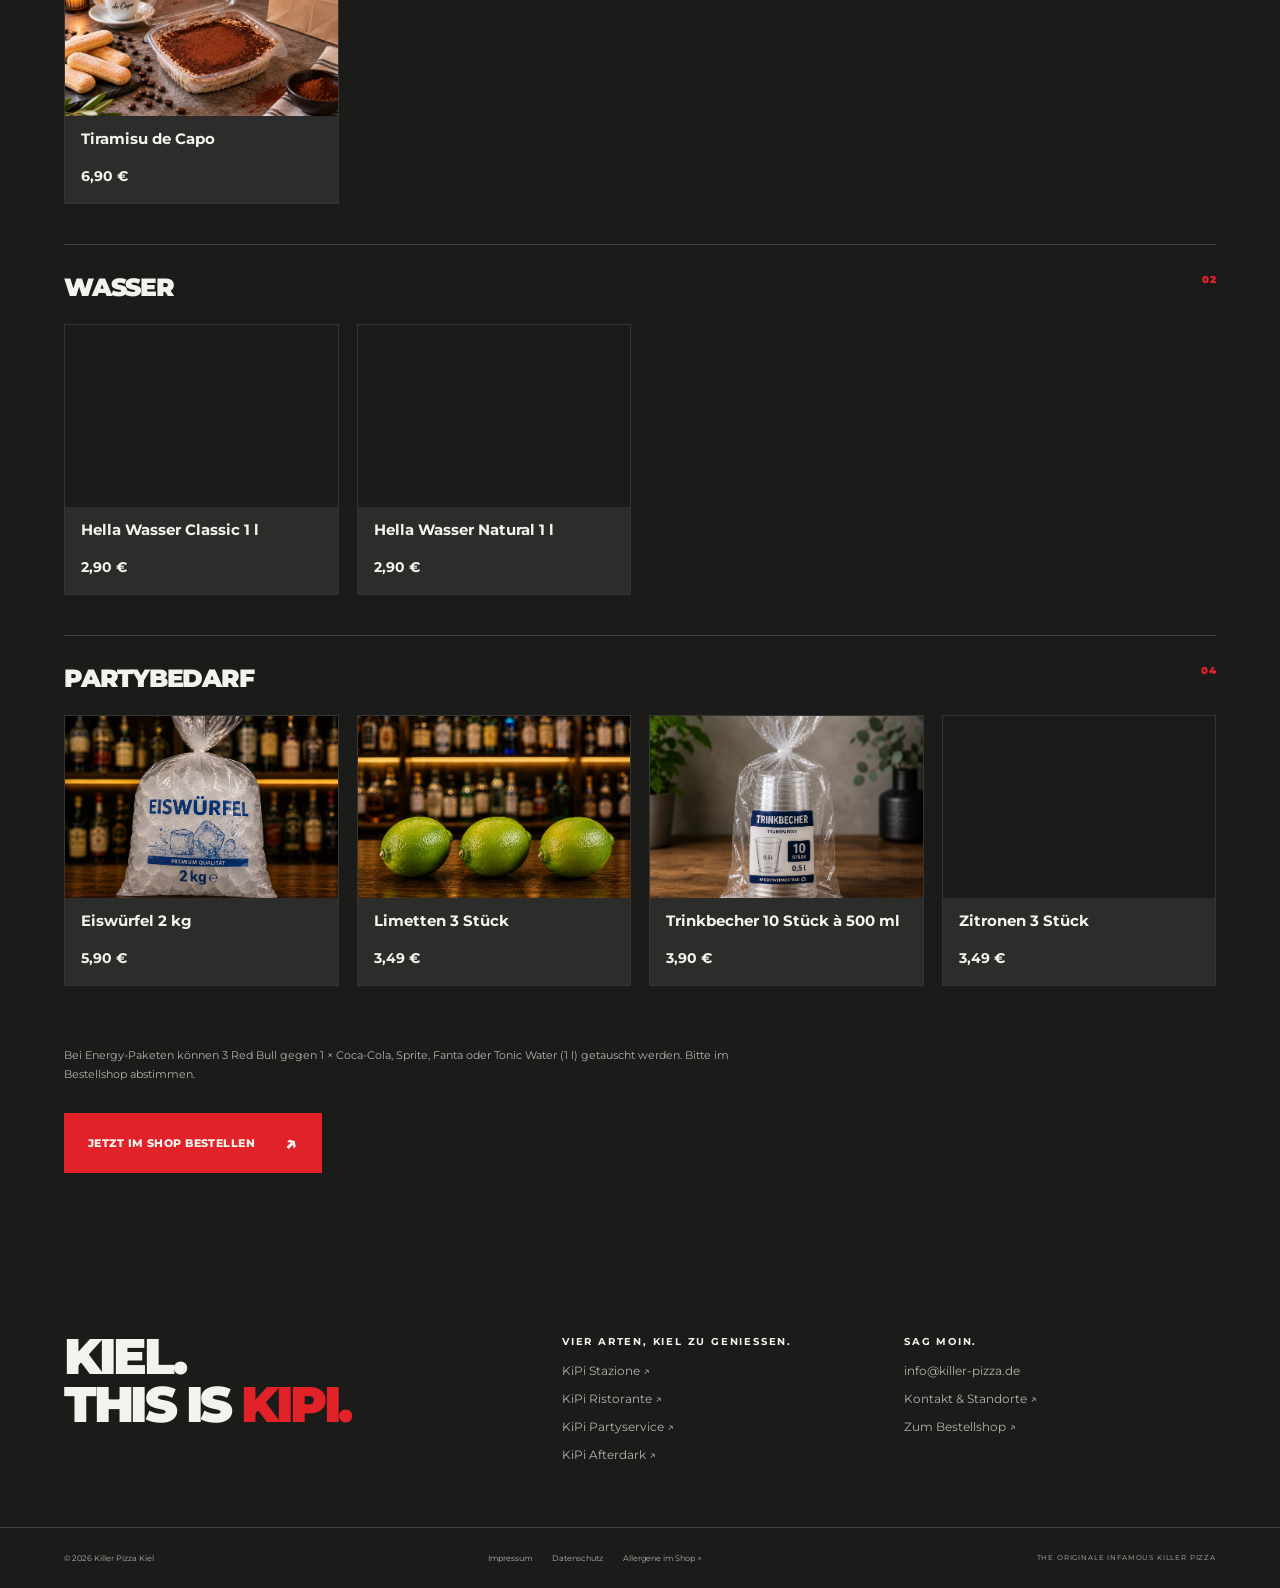
==== commit cafbda2c: "Separate service catalogues and refine Afterdark hours" ====
--- a/afterdark.html
+++ b/afterdark.html
@@ -1,5 +1,5 @@
 <!doctype html>
-<html lang="de" data-page="afterdark" data-root="./"><head><meta charset="utf-8"><meta name="viewport" content="width=device-width, initial-scale=1"><meta name="theme-color" content="#1b1b1a"><title>KiPi Afterdark — Midnight Express Kiel · Drinks & Preise</title><meta name="description" content="Getränke- und Partylieferservice in Kiel. Mo–Do & So 11–23 Uhr, Fr & Sa 11–03 Uhr. Drinks, Snacks, Eis und Partypakete. Alkohol ab 18."><meta property="og:title" content="KiPi Afterdark — Midnight Express Kiel · Drinks & Preise"><meta property="og:description" content="Getränke- und Partylieferservice in Kiel. Mo–Do & So 11–23 Uhr, Fr & Sa 11–03 Uhr. Drinks, Snacks, Eis und Partypakete. Alkohol ab 18."><meta property="og:type" content="website"><link rel="icon" href="./kipi-logo.svg"><link rel="stylesheet" href="./styles.css?v=20261102d"><script defer src="./prices.js?v=20261102d"></script><script defer src="./menu.js?v=20261102d"></script><script defer src="./app.js?v=20261102d"></script></head><body><div id="app"><a class="skip" href="#main">Zum Inhalt</a><header><a class="brand" href="./" aria-label="KiPi — Startseite"><img  src="./kipi-logo.svg" alt="KiPi" width="1000" height="600"><span class="brand-tagline">KIEL,<br>DAS IST KIPI.</span></a><nav aria-label="Hauptnavigation" id="navigation"><a  href="./stazione.html">Stazione</a><a  href="./ristorante.html">Ristorante</a><a  href="./partyservice.html">Partyservice</a><a aria-current="page" href="./afterdark.html">Afterdark</a><a href="./kontakt.html">Kontakt</a></nav><a class="header-order" href="https://shop.liefersoft.de/killer-pizza-kawamustafa-gbr-24103-77?disableRedirect=true">Bestellen <span aria-hidden="true">↗</span></a><button class="menu-toggle" aria-expanded="false" aria-controls="navigation" aria-label="Menü öffnen"><span></span><span></span></button></header><main id="main"><section class="detail-hero cinematic-detail location-hero night" data-active-scene="afterdark"><div class="night-backdrop" style="background-image:url('./afterdark-delivery.jpg')" aria-hidden="true"></div><a class="back" href="./">← ALLE KIPI-BEREICHE</a><div class="detail-heading"><div><p class="eyebrow">°4 / Late Night Drinks. Night Delivery.</p><h1>KIPI<br><span>Afterdark.</span></h1><p class="detail-intro">KiPi Afterdark – dein Getränke- & Party-Lieferservice in Kiel!</p><p class="detail-desc">Ob für einen gemütlichen Abend, eine spontane Feier oder einfach für zwischendurch – wir bringen dir eiskalte Getränke, Softdrinks, Bier, Spirituosen, Snacks und passende Party-Bundles direkt bis an deine Haustür! 7 Tage die Woche für dich unterwegs! KiPi Afterdark – tagsüber bestellen, am Wochenende bis tief in die Nacht genießen!</p><div class="actions"><a class="button " href="https://shop.liefersoft.de/killer-pizza-kawamustafa-gbr-24103-77?disableRedirect=true">Zum Bestellshop<span aria-hidden="true">↗</span></a><a class="button secondary" href="#sortiment">Sortiment & Preise<span aria-hidden="true">↗</span></a></div><div class="afterdark-hours"><span>FREITAG & SAMSTAG</span><strong>11–03 UHR</strong><span>MO–DO & SO · 11–23 UHR</span><span>ALKOHOL AB 18 JAHREN</span></div><p class="detail-info">Mo–Do & So 11:00–23:00 Uhr · Fr & Sa 11:00–03:00 Uhr<br>Midnight Express · ab 18 Jahren</p></div></div></section><div class="night-info"><b>AB 18 JAHREN.</b><p>Afterdark richtet sich an Erwachsene. Alkohol wird nur an volljährige Personen abgegeben. Bitte halte bei der Übergabe deinen Ausweis bereit.</p></div><section class="price-section section" id="sortiment"><div class="section-heading"><div><p class="eyebrow">MIDNIGHT EXPRESS / DIE KARTE</p><h2>DEINE NACHT.<br><em>DEIN NACHSCHUB.</em></h2></div><p>Alle Preise inklusive Umsatzsteuer.<br>Pfand gegebenenfalls zusätzlich.<br>Verfügbarkeit und Lieferkosten im Bestellshop.</p></div><label class="search-label" for="price-search">Was brauchst du für die Nacht?</label><input id="price-search" type="search" placeholder="Drink, Snack oder Paket suchen …"><div class="price-filters" role="group" aria-label="Sortiment filtern"><button class="active" data-filter="Alle" aria-pressed="true">Alles</button><button data-filter="Bier" aria-pressed="false">Bier</button><button data-filter="Spirituosen-Pakete" aria-pressed="false">Spirituosen-Pakete</button><button data-filter="Spirituosen" aria-pressed="false">Spirituosen</button><button data-filter="Schnaps" aria-pressed="false">Schnaps</button><button data-filter="Aperitif" aria-pressed="false">Aperitif</button><button data-filter="Wein&Sekt" aria-pressed="false">Wein&Sekt</button><button data-filter="Softdrinks" aria-pressed="false">Softdrinks</button><button data-filter="Snacks" aria-pressed="false">Snacks</button><button data-filter="Eis & Tiramisu de Capo" aria-pressed="false">Eis & Tiramisu de Capo</button><button data-filter="Wasser" aria-pressed="false">Wasser</button><button data-filter="Partybedarf" aria-pressed="false">Partybedarf</button></div><p class="no-results" hidden>Kein Treffer. Versuch einen anderen Suchbegriff.</p><div class="price-groups"><section class="price-group" data-category="Bier"><h3>Bier<span>08</span></h3><div><article class="price-item" data-search="astra urtyp 6 × 0,33 l "><img class="price-photo" src="./shop-afterdark-astra-urtyp-6-0-33-l.webp" alt="Astra Urtyp 6 × 0,33 l" loading="lazy" decoding="async"><div><h4>Astra Urtyp 6 × 0,33 l</h4><p></p></div><strong>17,40 €</strong></article><article class="price-item" data-search="beck's pils 6 × 0,33 l "><img class="price-photo" src="./shop-afterdark-beck-s-pils-6-0-33-l.webp" alt="Beck&#39;s Pils 6 × 0,33 l" loading="lazy" decoding="async"><div><h4>Beck's Pils 6 × 0,33 l</h4><p></p></div><strong>17,40 €</strong></article><article class="price-item" data-search="bitburger 0,0 % alkoholfrei 6 × 0,33 l "><img class="price-photo" src="./shop-afterdark-bitburger-0-0-alkoholfrei-6-0-33-l.webp" alt="Bitburger 0,0 % alkoholfrei 6 × 0,33 l" loading="lazy" decoding="async"><div><h4>Bitburger 0,0 % alkoholfrei 6 × 0,33 l</h4><p></p></div><strong>17,40 €</strong></article><article class="price-item" data-search="carlsberg 6 × 0,33 l "><img class="price-photo" src="./shop-afterdark-carlsberg-6-0-33-l.webp" alt="Carlsberg 6 × 0,33 l" loading="lazy" decoding="async"><div><h4>Carlsberg 6 × 0,33 l</h4><p></p></div><strong>17,40 €</strong></article><article class="price-item" data-search="corona 6 × 0,355 l "><img class="price-photo" src="./shop-afterdark-corona-6-0-355-l.webp" alt="Corona 6 × 0,355 l" loading="lazy" decoding="async"><div><h4>Corona 6 × 0,355 l</h4><p></p></div><strong>21,00 €</strong></article><article class="price-item" data-search="desperados 6 × 0,33 l "><img class="price-photo" src="./shop-afterdark-desperados-6-0-33-l.webp" alt="Desperados 6 × 0,33 l" loading="lazy" decoding="async"><div><h4>Desperados 6 × 0,33 l</h4><p></p></div><strong>21,60 €</strong></article><article class="price-item" data-search="flensburger pils 6 × 0,33 l "><img class="price-photo" src="./shop-afterdark-flensburger-pils-6-0-33-l.webp" alt="Flensburger Pils 6 × 0,33 l" loading="lazy" decoding="async"><div><h4>Flensburger Pils 6 × 0,33 l</h4><p></p></div><strong>18,00 €</strong></article><article class="price-item" data-search="heineken 6 × 0,33 l "><img class="price-photo" src="./shop-afterdark-heineken-6-0-33-l.webp" alt="Heineken 6 × 0,33 l" loading="lazy" decoding="async"><div><h4>Heineken 6 × 0,33 l</h4><p></p></div><strong>18,00 €</strong></article></div></section><section class="price-group" data-category="Spirituosen-Pakete"><h3>Spirituosen-Pakete<span>10</span></h3><div><article class="price-item" data-search="absolut-energy-paket 1 × absolut 0,7 l + 6 × red bull + eiswürfel 2 kg
+<html lang="de" data-page="afterdark" data-root="./"><head><meta charset="utf-8"><meta name="viewport" content="width=device-width, initial-scale=1"><meta name="theme-color" content="#1b1b1a"><title>KiPi Afterdark — Midnight Express Kiel · Drinks & Preise</title><meta name="description" content="Getränke- und Partylieferservice in Kiel. Mo–Do & So 11–23 Uhr, Fr & Sa 11–03 Uhr. Drinks, Snacks, Eis und Partypakete. Alkohol ab 18."><meta property="og:title" content="KiPi Afterdark — Midnight Express Kiel · Drinks & Preise"><meta property="og:description" content="Getränke- und Partylieferservice in Kiel. Mo–Do & So 11–23 Uhr, Fr & Sa 11–03 Uhr. Drinks, Snacks, Eis und Partypakete. Alkohol ab 18."><meta property="og:type" content="website"><link rel="icon" href="./kipi-logo.svg"><link rel="stylesheet" href="./styles.css?v=20261102e"><script defer src="./prices.js?v=20261102e"></script><script defer src="./menu.js?v=20261102e"></script><script defer src="./app.js?v=20261102e"></script></head><body><div id="app"><a class="skip" href="#main">Zum Inhalt</a><header><a class="brand" href="./" aria-label="KiPi — Startseite"><img  src="./kipi-logo.svg" alt="KiPi" width="1000" height="600"><span class="brand-tagline">KIEL,<br>DAS IST KIPI.</span></a><nav aria-label="Hauptnavigation" id="navigation"><a  href="./stazione.html">Stazione</a><a  href="./ristorante.html">Ristorante</a><a  href="./partyservice.html">Partyservice</a><a aria-current="page" href="./afterdark.html">Afterdark</a><a href="./kontakt.html">Kontakt</a></nav><a class="header-order" href="https://shop.liefersoft.de/killer-pizza-kawamustafa-gbr-24103-77?disableRedirect=true">Bestellen <span aria-hidden="true">↗</span></a><button class="menu-toggle" aria-expanded="false" aria-controls="navigation" aria-label="Menü öffnen"><span></span><span></span></button></header><main id="main"><section class="detail-hero cinematic-detail location-hero night" data-active-scene="afterdark"><div class="night-backdrop" style="background-image:url('./afterdark-delivery.jpg')" aria-hidden="true"></div><a class="back" href="./">← ALLE KIPI-BEREICHE</a><div class="detail-heading"><div><p class="eyebrow">°4 / Late Night Drinks. Night Delivery.</p><h1>KIPI<br><span>Afterdark.</span></h1><p class="detail-intro">Dein Nachschub. Bis tief in die Nacht.</p><p class="detail-desc">Dein Getränke- und Partylieferservice in Kiel: kalte Drinks, Snacks, Eis und Party-Pakete direkt zu dir. Sieben Tage die Woche – und freitags und samstags bis 3 Uhr.</p><div class="actions"><a class="button " href="https://shop.liefersoft.de/killer-pizza-kawamustafa-gbr-24103-77?disableRedirect=true">Zum Bestellshop<span aria-hidden="true">↗</span></a><a class="button secondary" href="#sortiment">Sortiment & Preise<span aria-hidden="true">↗</span></a></div><div class="afterdark-schedule"><div class="afterdark-hours"><p><span>Montags bis donnerstags und sonntags</span><span>11 bis 23 Uhr</span></p><p class="weekend-hours"><strong>Freitag und Samstag</strong><span>11 bis 3 Uhr</span></p></div><span class="age-stamp"><span>ALKOHOL</span><strong>AB 18</strong><span>JAHREN</span></span></div></div></div></section><section class="price-section section" id="sortiment"><div class="section-heading"><div><p class="eyebrow">MIDNIGHT EXPRESS / DIE KARTE</p><h2>DEINE NACHT.<br><em>DEIN NACHSCHUB.</em></h2></div><p>Alle Preise inklusive Umsatzsteuer.<br>Pfand gegebenenfalls zusätzlich.<br>Verfügbarkeit und Lieferkosten im Bestellshop.</p></div><label class="search-label" for="price-search">Was brauchst du für die Nacht?</label><input id="price-search" type="search" placeholder="Drink, Snack oder Paket suchen …"><div class="price-filters" role="group" aria-label="Sortiment filtern"><button class="active" data-filter="Alle" aria-pressed="true">Alles</button><button data-filter="Bier" aria-pressed="false">Bier</button><button data-filter="Spirituosen-Pakete" aria-pressed="false">Spirituosen-Pakete</button><button data-filter="Spirituosen" aria-pressed="false">Spirituosen</button><button data-filter="Schnaps" aria-pressed="false">Schnaps</button><button data-filter="Aperitif" aria-pressed="false">Aperitif</button><button data-filter="Wein&Sekt" aria-pressed="false">Wein&Sekt</button><button data-filter="Softdrinks" aria-pressed="false">Softdrinks</button><button data-filter="Snacks" aria-pressed="false">Snacks</button><button data-filter="Eis & Tiramisu de Capo" aria-pressed="false">Eis & Tiramisu de Capo</button><button data-filter="Wasser" aria-pressed="false">Wasser</button><button data-filter="Partybedarf" aria-pressed="false">Partybedarf</button></div><p class="no-results" hidden>Kein Treffer. Versuch einen anderen Suchbegriff.</p><div class="price-groups"><section class="price-group" data-category="Bier"><h3>Bier<span>08</span></h3><div><article class="price-item" data-search="astra urtyp 6 × 0,33 l "><img class="price-photo" src="./shop-afterdark-astra-urtyp-6-0-33-l.webp" alt="Astra Urtyp 6 × 0,33 l" loading="lazy" decoding="async"><div><h4>Astra Urtyp 6 × 0,33 l</h4><p></p></div><strong>17,40 €</strong></article><article class="price-item" data-search="beck's pils 6 × 0,33 l "><img class="price-photo" src="./shop-afterdark-beck-s-pils-6-0-33-l.webp" alt="Beck&#39;s Pils 6 × 0,33 l" loading="lazy" decoding="async"><div><h4>Beck's Pils 6 × 0,33 l</h4><p></p></div><strong>17,40 €</strong></article><article class="price-item" data-search="bitburger 0,0 % alkoholfrei 6 × 0,33 l "><img class="price-photo" src="./shop-afterdark-bitburger-0-0-alkoholfrei-6-0-33-l.webp" alt="Bitburger 0,0 % alkoholfrei 6 × 0,33 l" loading="lazy" decoding="async"><div><h4>Bitburger 0,0 % alkoholfrei 6 × 0,33 l</h4><p></p></div><strong>17,40 €</strong></article><article class="price-item" data-search="carlsberg 6 × 0,33 l "><img class="price-photo" src="./shop-afterdark-carlsberg-6-0-33-l.webp" alt="Carlsberg 6 × 0,33 l" loading="lazy" decoding="async"><div><h4>Carlsberg 6 × 0,33 l</h4><p></p></div><strong>17,40 €</strong></article><article class="price-item" data-search="corona 6 × 0,355 l "><img class="price-photo" src="./shop-afterdark-corona-6-0-355-l.webp" alt="Corona 6 × 0,355 l" loading="lazy" decoding="async"><div><h4>Corona 6 × 0,355 l</h4><p></p></div><strong>21,00 €</strong></article><article class="price-item" data-search="desperados 6 × 0,33 l "><img class="price-photo" src="./shop-afterdark-desperados-6-0-33-l.webp" alt="Desperados 6 × 0,33 l" loading="lazy" decoding="async"><div><h4>Desperados 6 × 0,33 l</h4><p></p></div><strong>21,60 €</strong></article><article class="price-item" data-search="flensburger pils 6 × 0,33 l "><img class="price-photo" src="./shop-afterdark-flensburger-pils-6-0-33-l.webp" alt="Flensburger Pils 6 × 0,33 l" loading="lazy" decoding="async"><div><h4>Flensburger Pils 6 × 0,33 l</h4><p></p></div><strong>18,00 €</strong></article><article class="price-item" data-search="heineken 6 × 0,33 l "><img class="price-photo" src="./shop-afterdark-heineken-6-0-33-l.webp" alt="Heineken 6 × 0,33 l" loading="lazy" decoding="async"><div><h4>Heineken 6 × 0,33 l</h4><p></p></div><strong>18,00 €</strong></article></div></section><section class="price-group" data-category="Spirituosen-Pakete"><h3>Spirituosen-Pakete<span>10</span></h3><div><article class="price-item" data-search="absolut-energy-paket 1 × absolut 0,7 l + 6 × red bull + eiswürfel 2 kg
 
 "><img class="price-photo" src="./shop-afterdark-absolut-energy-paket.webp" alt="Absolut-Energy-Paket" loading="lazy" decoding="async"><div><h4>Absolut-Energy-Paket</h4><p>1 × Absolut 0,7 l + 6 × Red Bull + Eiswürfel 2 kg
 
--- a/styles.css
+++ b/styles.css
@@ -54,3 +54,15 @@
 .menu-dish .dish-image{aspect-ratio:1000/541}.menu-dish .dish-image img{object-fit:cover}
 
 .dish-image.product-photo img{object-fit:contain;background:var(--bg)}.dish-details .dish-variants{font-size:11px;line-height:1.6}
+
+/* Each service has its own catalogue; Afterdark hours use a single age badge. */
+.price-photo{object-fit:cover}
+.afterdark-schedule{display:flex;align-items:center;gap:30px;margin-top:28px;max-width:760px}
+.afterdark-schedule .afterdark-hours{display:block;flex:1;margin:0;padding:20px 24px;max-width:none}
+.afterdark-hours p{display:flex;flex-wrap:wrap;gap:5px 20px;align-items:baseline;justify-content:space-between;margin:0;font-size:14px;line-height:1.6}
+.afterdark-hours p+p{margin-top:14px;padding-top:14px;border-top:1px solid #ffffff26}
+.afterdark-hours p>span:last-child{font-size:16px;font-weight:600;white-space:nowrap}
+.afterdark-hours .weekend-hours strong{font-size:18px;letter-spacing:0;line-height:1.5;color:var(--red)}
+.age-stamp{display:flex;flex-direction:column;align-items:center;justify-content:center;flex-shrink:0;width:112px;height:112px;border-radius:50%;background:var(--red);outline:1px solid var(--white);outline-offset:4px;transform:rotate(10deg);font-size:11px;font-weight:800;line-height:1.3;text-align:center;box-shadow:0 6px 28px #0004}
+.age-stamp strong{font-size:25px;line-height:1.2}
+@media(max-width:760px){.afterdark-schedule{gap:22px;align-items:flex-start;flex-wrap:wrap}.afterdark-schedule .afterdark-hours{flex-basis:100%;padding:18px}.afterdark-hours p{flex-direction:column;gap:3px;font-size:13px}.afterdark-hours .weekend-hours strong{font-size:17px}.age-stamp{width:92px;height:92px;font-size:10px;margin:0 10px 10px auto}.age-stamp strong{font-size:22px}}
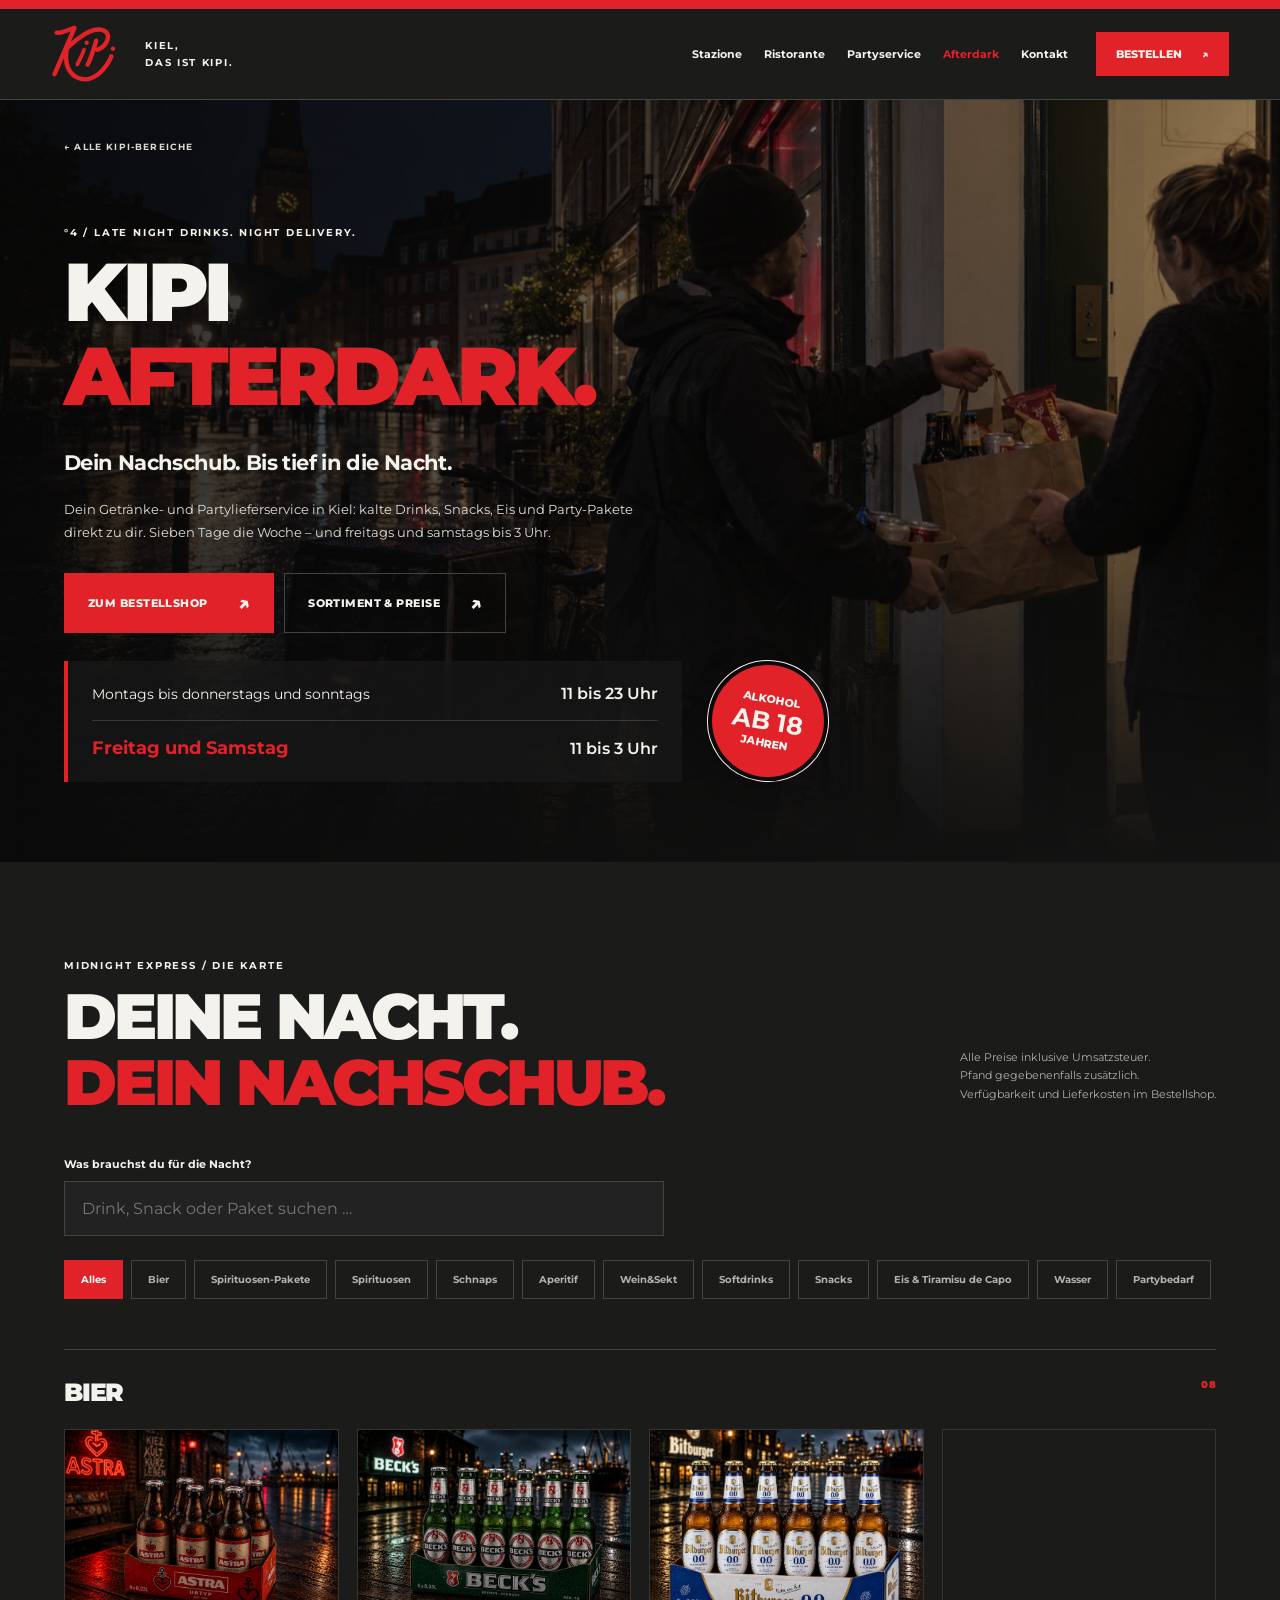
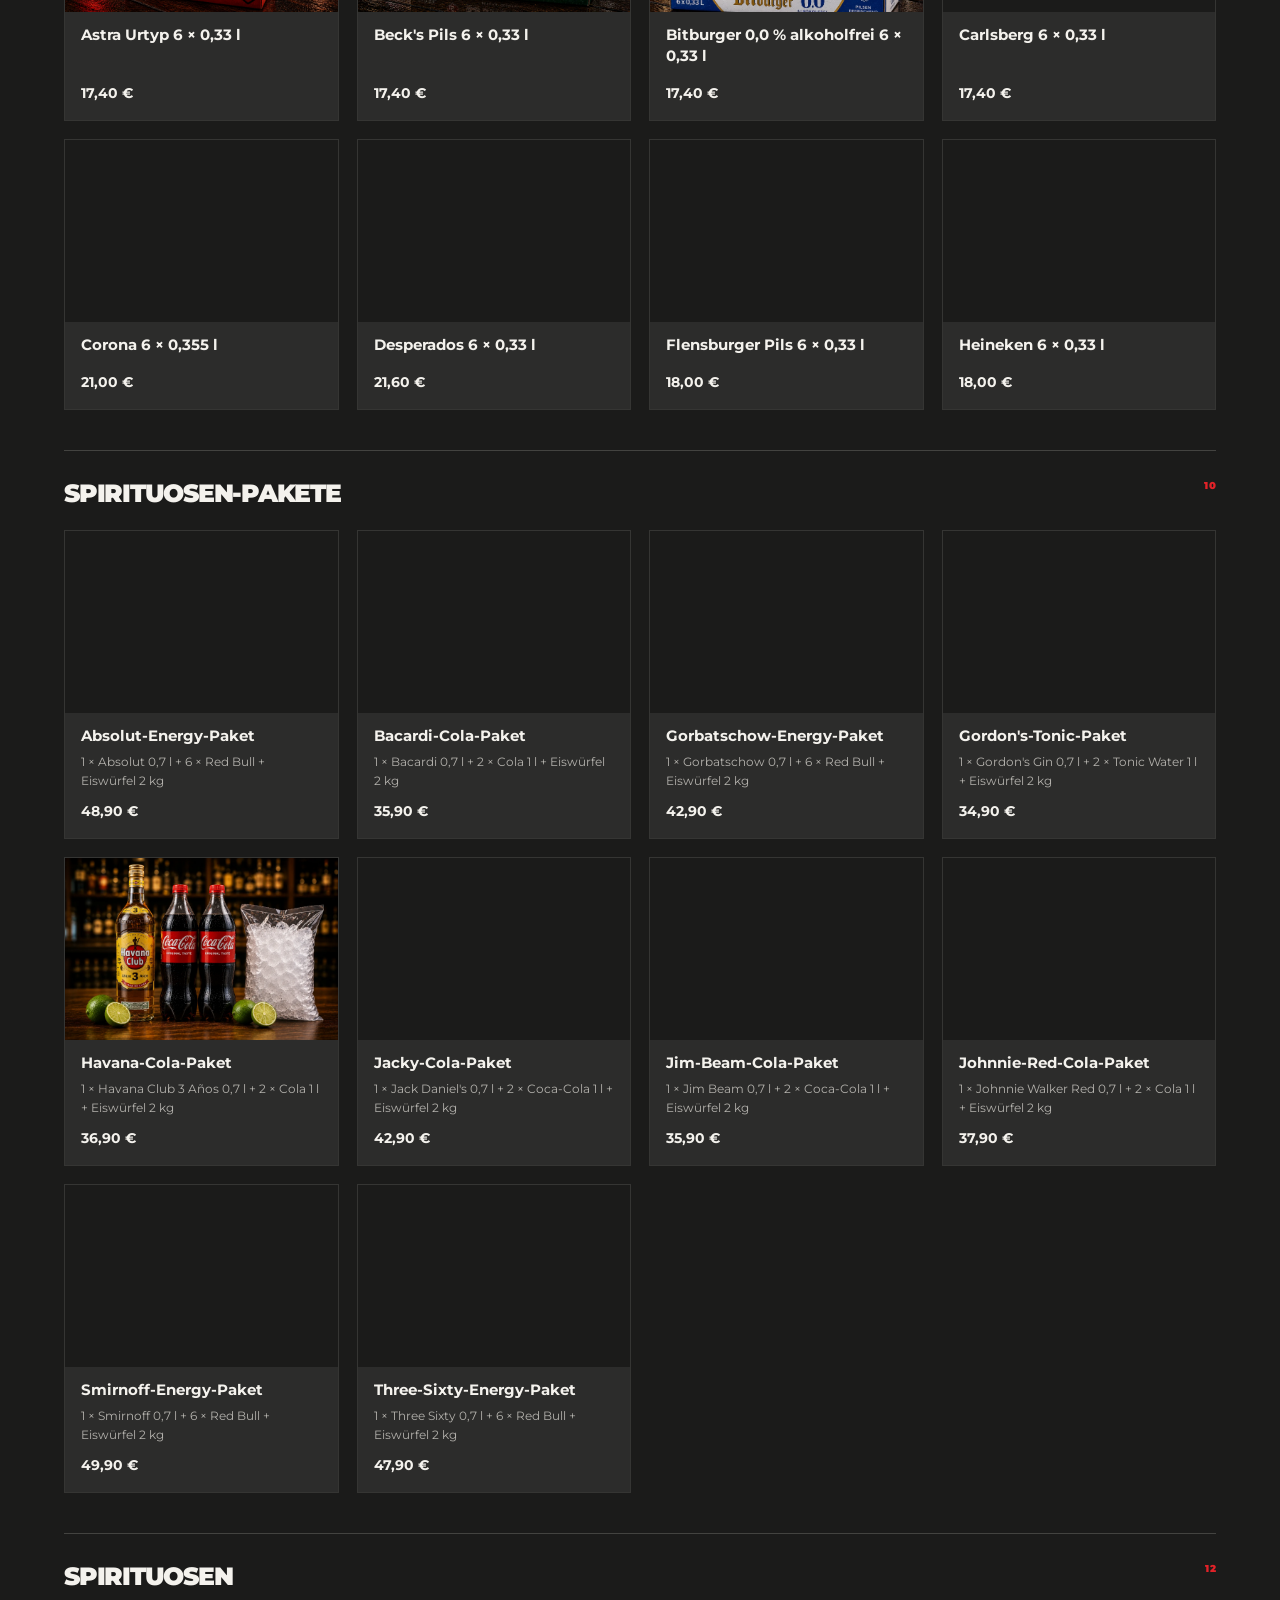
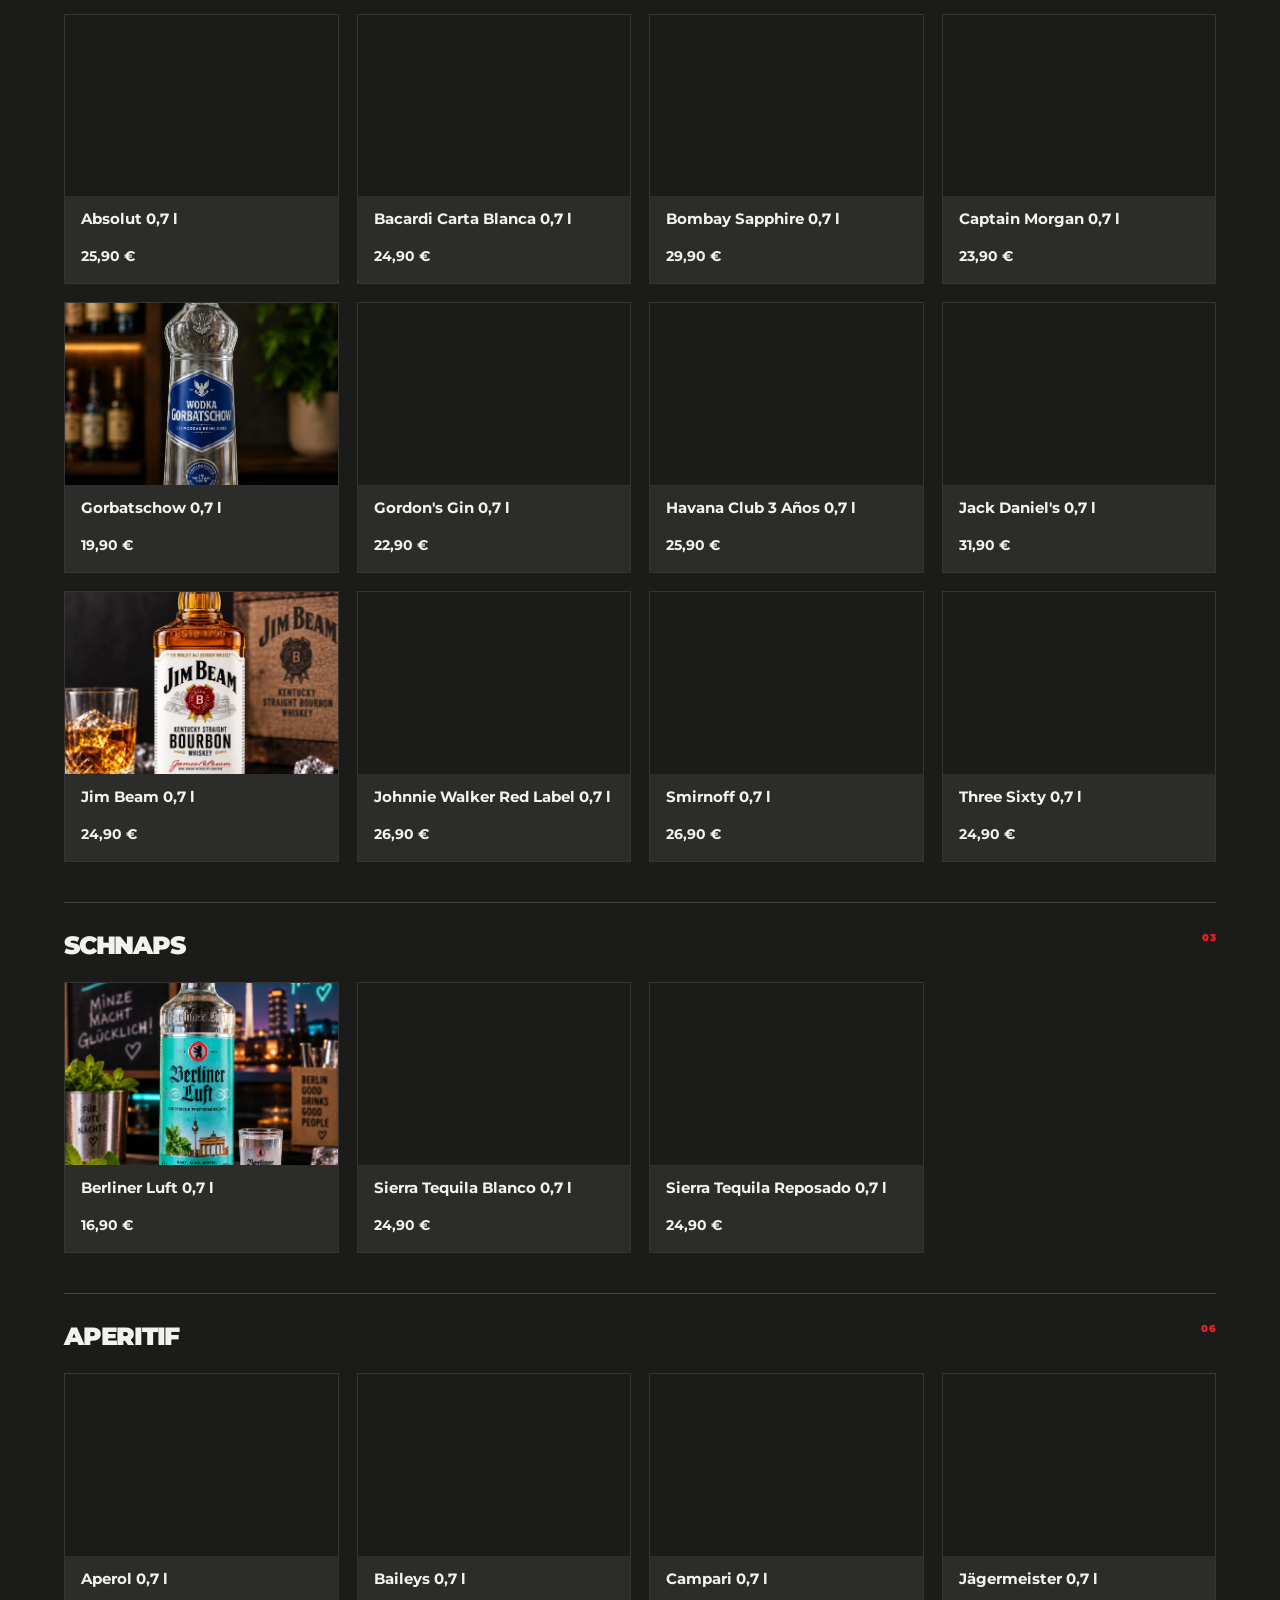
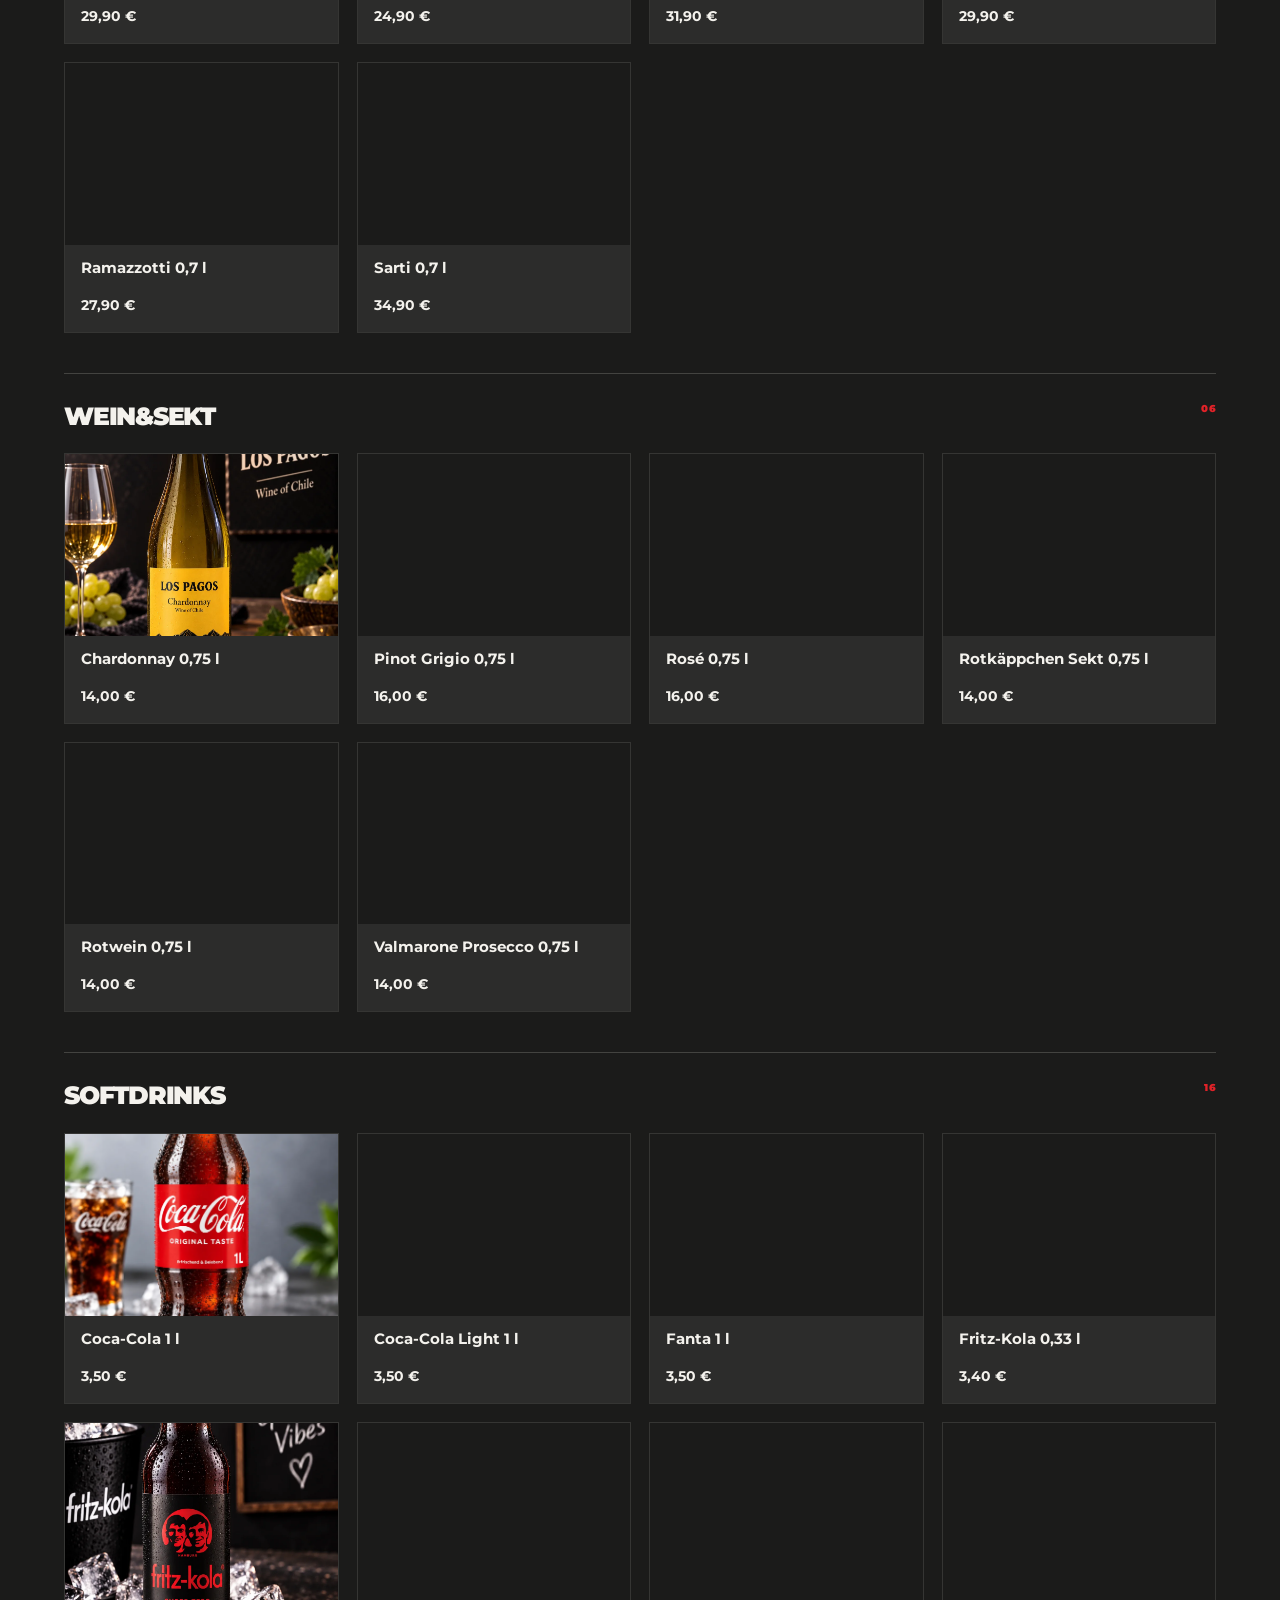
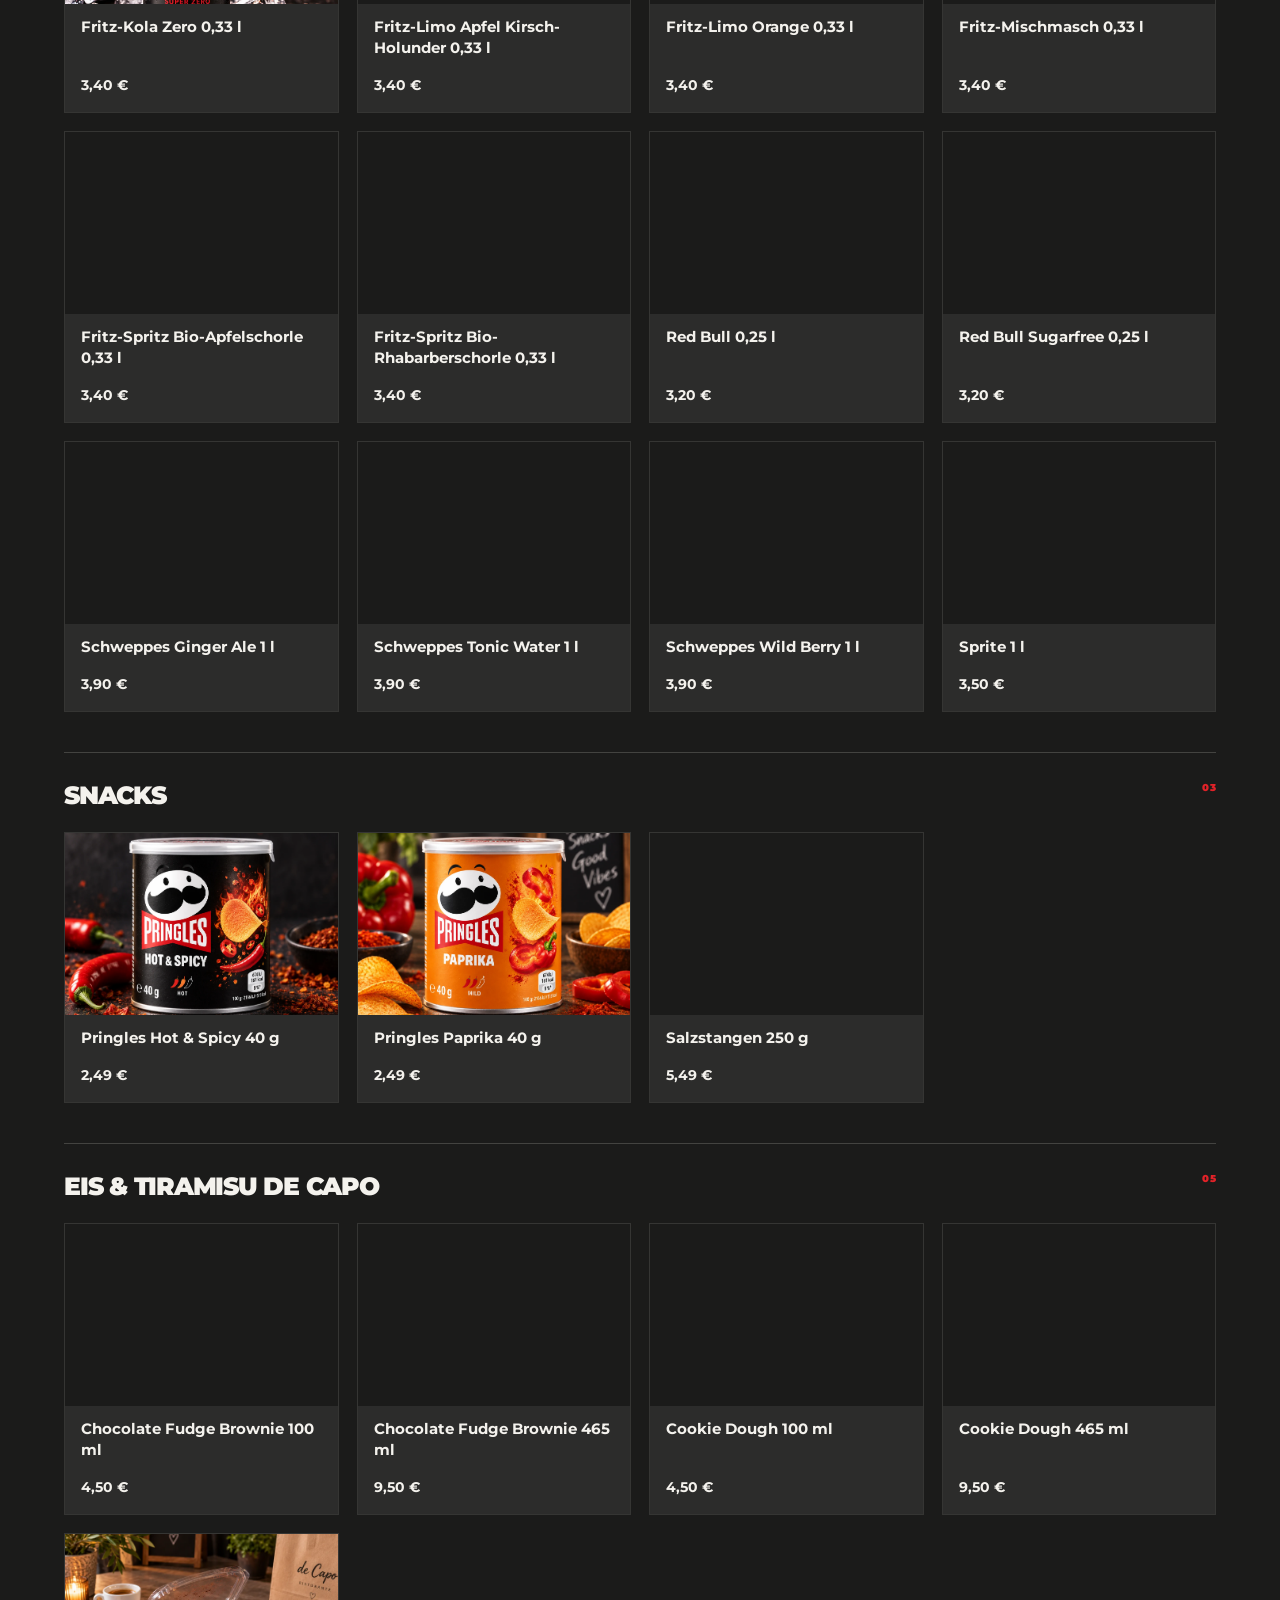
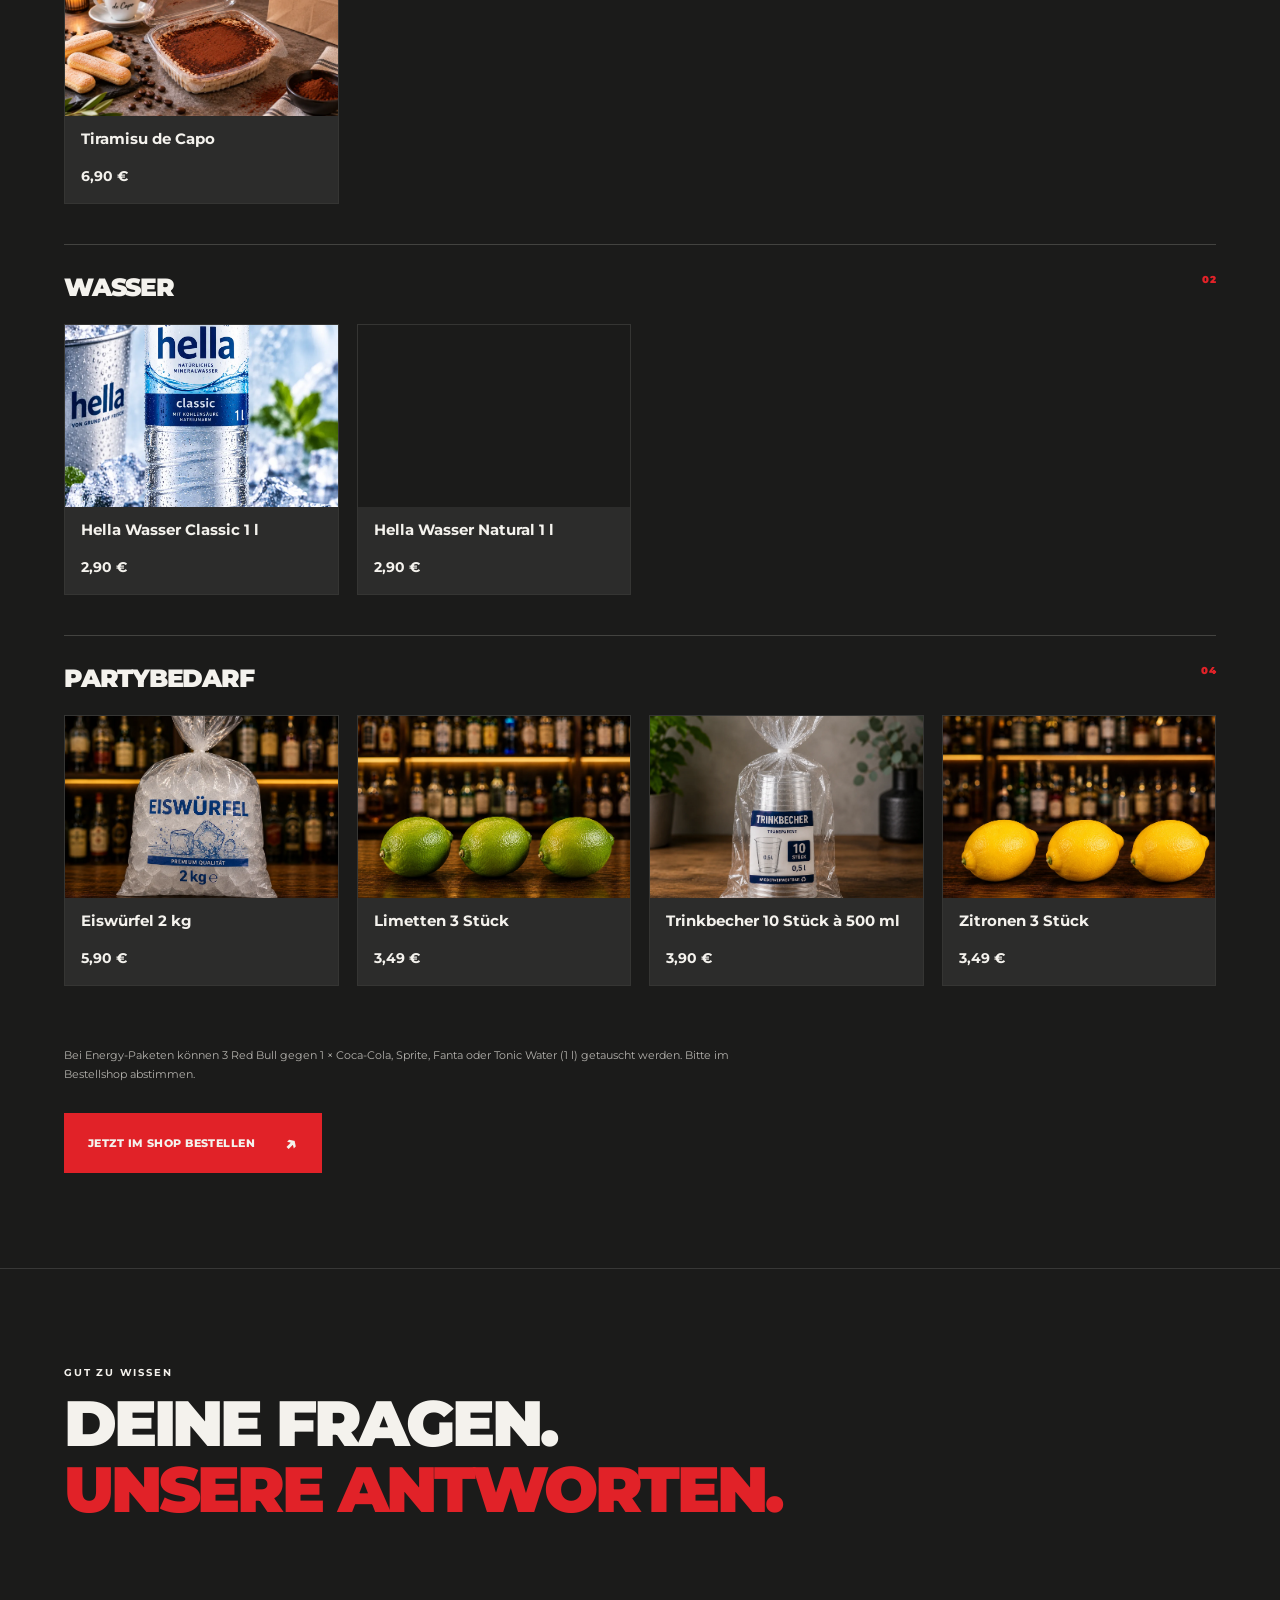
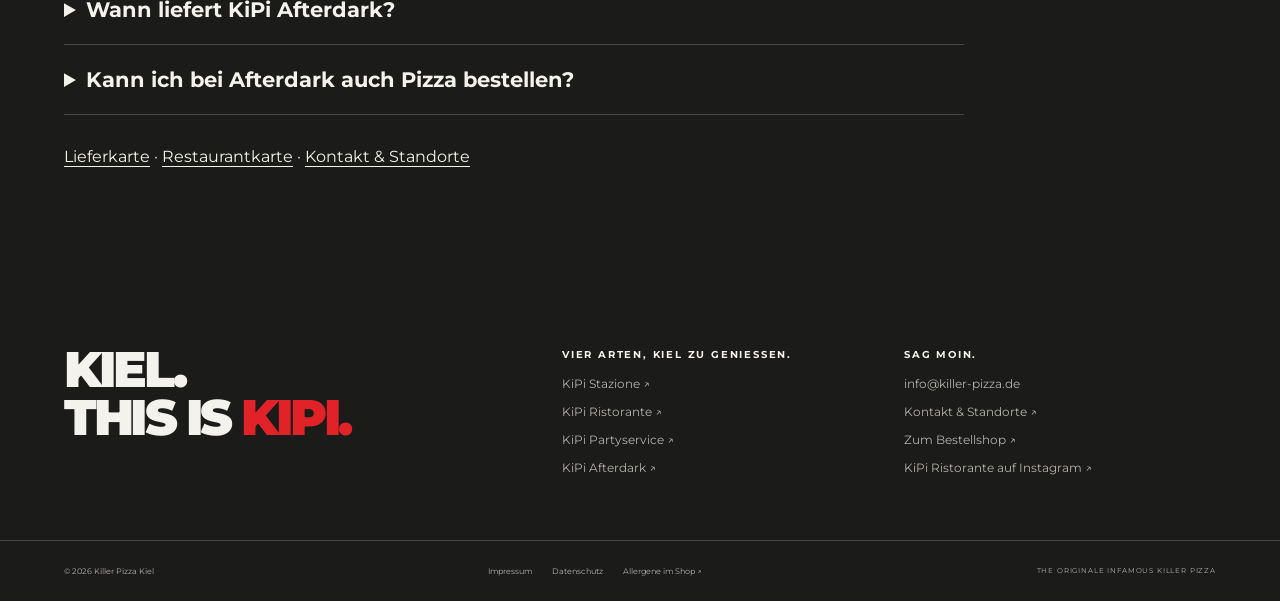
==== commit 5d67da32: "Add local SEO, sitemap and Instagram" ====
--- a/afterdark.html
+++ b/afterdark.html
@@ -1,5 +1,5 @@
 <!doctype html>
-<html lang="de" data-page="afterdark" data-root="./"><head><meta charset="utf-8"><meta name="viewport" content="width=device-width, initial-scale=1"><meta name="theme-color" content="#1b1b1a"><title>KiPi Afterdark — Midnight Express Kiel · Drinks & Preise</title><meta name="description" content="Getränke- und Partylieferservice in Kiel. Mo–Do & So 11–23 Uhr, Fr & Sa 11–03 Uhr. Drinks, Snacks, Eis und Partypakete. Alkohol ab 18."><meta property="og:title" content="KiPi Afterdark — Midnight Express Kiel · Drinks & Preise"><meta property="og:description" content="Getränke- und Partylieferservice in Kiel. Mo–Do & So 11–23 Uhr, Fr & Sa 11–03 Uhr. Drinks, Snacks, Eis und Partypakete. Alkohol ab 18."><meta property="og:type" content="website"><link rel="icon" href="./kipi-logo.svg"><link rel="stylesheet" href="./styles.css?v=20261102e"><script defer src="./prices.js?v=20261102e"></script><script defer src="./menu.js?v=20261102e"></script><script defer src="./app.js?v=20261102e"></script></head><body><div id="app"><a class="skip" href="#main">Zum Inhalt</a><header><a class="brand" href="./" aria-label="KiPi — Startseite"><img  src="./kipi-logo.svg" alt="KiPi" width="1000" height="600"><span class="brand-tagline">KIEL,<br>DAS IST KIPI.</span></a><nav aria-label="Hauptnavigation" id="navigation"><a  href="./stazione.html">Stazione</a><a  href="./ristorante.html">Ristorante</a><a  href="./partyservice.html">Partyservice</a><a aria-current="page" href="./afterdark.html">Afterdark</a><a href="./kontakt.html">Kontakt</a></nav><a class="header-order" href="https://shop.liefersoft.de/killer-pizza-kawamustafa-gbr-24103-77?disableRedirect=true">Bestellen <span aria-hidden="true">↗</span></a><button class="menu-toggle" aria-expanded="false" aria-controls="navigation" aria-label="Menü öffnen"><span></span><span></span></button></header><main id="main"><section class="detail-hero cinematic-detail location-hero night" data-active-scene="afterdark"><div class="night-backdrop" style="background-image:url('./afterdark-delivery.jpg')" aria-hidden="true"></div><a class="back" href="./">← ALLE KIPI-BEREICHE</a><div class="detail-heading"><div><p class="eyebrow">°4 / Late Night Drinks. Night Delivery.</p><h1>KIPI<br><span>Afterdark.</span></h1><p class="detail-intro">Dein Nachschub. Bis tief in die Nacht.</p><p class="detail-desc">Dein Getränke- und Partylieferservice in Kiel: kalte Drinks, Snacks, Eis und Party-Pakete direkt zu dir. Sieben Tage die Woche – und freitags und samstags bis 3 Uhr.</p><div class="actions"><a class="button " href="https://shop.liefersoft.de/killer-pizza-kawamustafa-gbr-24103-77?disableRedirect=true">Zum Bestellshop<span aria-hidden="true">↗</span></a><a class="button secondary" href="#sortiment">Sortiment & Preise<span aria-hidden="true">↗</span></a></div><div class="afterdark-schedule"><div class="afterdark-hours"><p><span>Montags bis donnerstags und sonntags</span><span>11 bis 23 Uhr</span></p><p class="weekend-hours"><strong>Freitag und Samstag</strong><span>11 bis 3 Uhr</span></p></div><span class="age-stamp"><span>ALKOHOL</span><strong>AB 18</strong><span>JAHREN</span></span></div></div></div></section><section class="price-section section" id="sortiment"><div class="section-heading"><div><p class="eyebrow">MIDNIGHT EXPRESS / DIE KARTE</p><h2>DEINE NACHT.<br><em>DEIN NACHSCHUB.</em></h2></div><p>Alle Preise inklusive Umsatzsteuer.<br>Pfand gegebenenfalls zusätzlich.<br>Verfügbarkeit und Lieferkosten im Bestellshop.</p></div><label class="search-label" for="price-search">Was brauchst du für die Nacht?</label><input id="price-search" type="search" placeholder="Drink, Snack oder Paket suchen …"><div class="price-filters" role="group" aria-label="Sortiment filtern"><button class="active" data-filter="Alle" aria-pressed="true">Alles</button><button data-filter="Bier" aria-pressed="false">Bier</button><button data-filter="Spirituosen-Pakete" aria-pressed="false">Spirituosen-Pakete</button><button data-filter="Spirituosen" aria-pressed="false">Spirituosen</button><button data-filter="Schnaps" aria-pressed="false">Schnaps</button><button data-filter="Aperitif" aria-pressed="false">Aperitif</button><button data-filter="Wein&Sekt" aria-pressed="false">Wein&Sekt</button><button data-filter="Softdrinks" aria-pressed="false">Softdrinks</button><button data-filter="Snacks" aria-pressed="false">Snacks</button><button data-filter="Eis & Tiramisu de Capo" aria-pressed="false">Eis & Tiramisu de Capo</button><button data-filter="Wasser" aria-pressed="false">Wasser</button><button data-filter="Partybedarf" aria-pressed="false">Partybedarf</button></div><p class="no-results" hidden>Kein Treffer. Versuch einen anderen Suchbegriff.</p><div class="price-groups"><section class="price-group" data-category="Bier"><h3>Bier<span>08</span></h3><div><article class="price-item" data-search="astra urtyp 6 × 0,33 l "><img class="price-photo" src="./shop-afterdark-astra-urtyp-6-0-33-l.webp" alt="Astra Urtyp 6 × 0,33 l" loading="lazy" decoding="async"><div><h4>Astra Urtyp 6 × 0,33 l</h4><p></p></div><strong>17,40 €</strong></article><article class="price-item" data-search="beck's pils 6 × 0,33 l "><img class="price-photo" src="./shop-afterdark-beck-s-pils-6-0-33-l.webp" alt="Beck&#39;s Pils 6 × 0,33 l" loading="lazy" decoding="async"><div><h4>Beck's Pils 6 × 0,33 l</h4><p></p></div><strong>17,40 €</strong></article><article class="price-item" data-search="bitburger 0,0 % alkoholfrei 6 × 0,33 l "><img class="price-photo" src="./shop-afterdark-bitburger-0-0-alkoholfrei-6-0-33-l.webp" alt="Bitburger 0,0 % alkoholfrei 6 × 0,33 l" loading="lazy" decoding="async"><div><h4>Bitburger 0,0 % alkoholfrei 6 × 0,33 l</h4><p></p></div><strong>17,40 €</strong></article><article class="price-item" data-search="carlsberg 6 × 0,33 l "><img class="price-photo" src="./shop-afterdark-carlsberg-6-0-33-l.webp" alt="Carlsberg 6 × 0,33 l" loading="lazy" decoding="async"><div><h4>Carlsberg 6 × 0,33 l</h4><p></p></div><strong>17,40 €</strong></article><article class="price-item" data-search="corona 6 × 0,355 l "><img class="price-photo" src="./shop-afterdark-corona-6-0-355-l.webp" alt="Corona 6 × 0,355 l" loading="lazy" decoding="async"><div><h4>Corona 6 × 0,355 l</h4><p></p></div><strong>21,00 €</strong></article><article class="price-item" data-search="desperados 6 × 0,33 l "><img class="price-photo" src="./shop-afterdark-desperados-6-0-33-l.webp" alt="Desperados 6 × 0,33 l" loading="lazy" decoding="async"><div><h4>Desperados 6 × 0,33 l</h4><p></p></div><strong>21,60 €</strong></article><article class="price-item" data-search="flensburger pils 6 × 0,33 l "><img class="price-photo" src="./shop-afterdark-flensburger-pils-6-0-33-l.webp" alt="Flensburger Pils 6 × 0,33 l" loading="lazy" decoding="async"><div><h4>Flensburger Pils 6 × 0,33 l</h4><p></p></div><strong>18,00 €</strong></article><article class="price-item" data-search="heineken 6 × 0,33 l "><img class="price-photo" src="./shop-afterdark-heineken-6-0-33-l.webp" alt="Heineken 6 × 0,33 l" loading="lazy" decoding="async"><div><h4>Heineken 6 × 0,33 l</h4><p></p></div><strong>18,00 €</strong></article></div></section><section class="price-group" data-category="Spirituosen-Pakete"><h3>Spirituosen-Pakete<span>10</span></h3><div><article class="price-item" data-search="absolut-energy-paket 1 × absolut 0,7 l + 6 × red bull + eiswürfel 2 kg
+<html lang="de" data-page="afterdark" data-root="./"><head><meta charset="utf-8"><meta name="viewport" content="width=device-width, initial-scale=1"><meta name="theme-color" content="#1b1b1a"><title>Getränke Lieferservice Kiel | KiPi Afterdark</title><meta name="description" content="Drinks, Snacks und Partybedarf in Kiel liefern lassen. Mo–Do und So 11–23 Uhr, Fr und Sa 11–3 Uhr. Sortiment und Preise von KiPi Afterdark."><link rel="canonical" href="https://killer-pizza.de/afterdark.html"><meta name="robots" content="index,follow,max-image-preview:large"><meta property="og:locale" content="de_DE"><meta property="og:site_name" content="Killer Pizza Kiel"><meta property="og:type" content="website"><meta property="og:url" content="https://killer-pizza.de/afterdark.html"><meta property="og:title" content="Getränke Lieferservice Kiel | KiPi Afterdark"><meta property="og:description" content="Drinks, Snacks und Partybedarf in Kiel liefern lassen. Mo–Do und So 11–23 Uhr, Fr und Sa 11–3 Uhr. Sortiment und Preise von KiPi Afterdark."><meta property="og:image" content="https://killer-pizza.de/afterdark-delivery.jpg"><meta name="twitter:card" content="summary_large_image"><link rel="icon" href="./kipi-logo.svg"><link rel="stylesheet" href="./styles.css?v=20261106a"><script type="application/ld+json">{"@context":"https://schema.org","@graph":[{"@type":"Organization","@id":"https://killer-pizza.de/#organization","name":"Killer Pizza Kiel","alternateName":"KiPi","url":"https://killer-pizza.de/","logo":"https://killer-pizza.de/kipi-logo.svg","email":"info@killer-pizza.de"},{"@type":"WebSite","@id":"https://killer-pizza.de/#website","url":"https://killer-pizza.de/","name":"Killer Pizza Kiel","alternateName":"KiPi","inLanguage":"de-DE","publisher":{"@id":"https://killer-pizza.de/#organization"}},{"@type":"WebPage","@id":"https://killer-pizza.de/afterdark.html#webpage","url":"https://killer-pizza.de/afterdark.html","name":"Getränke Lieferservice Kiel | KiPi Afterdark","description":"Drinks, Snacks und Partybedarf in Kiel liefern lassen. Mo–Do und So 11–23 Uhr, Fr und Sa 11–3 Uhr. Sortiment und Preise von KiPi Afterdark.","inLanguage":"de-DE","isPartOf":{"@id":"https://killer-pizza.de/#website"},"about":{"@id":"https://killer-pizza.de/#organization"}},{"@type":"BreadcrumbList","itemListElement":[{"@type":"ListItem","position":1,"name":"Killer Pizza Kiel","item":"https://killer-pizza.de/"},{"@type":"ListItem","position":2,"name":"Getränke Lieferservice Kiel","item":"https://killer-pizza.de/afterdark.html"}]},{"@type":"Service","name":"KiPi Afterdark Getränke- und Partylieferservice","url":"https://killer-pizza.de/afterdark.html","serviceType":"Getränkelieferdienst","areaServed":{"@type":"City","name":"Kiel"},"provider":{"@id":"https://killer-pizza.de/#organization"},"hoursAvailable":[{"@type":"OpeningHoursSpecification","dayOfWeek":["Monday","Tuesday","Wednesday","Thursday","Sunday"],"opens":"11:00","closes":"23:00"},{"@type":"OpeningHoursSpecification","dayOfWeek":["Friday","Saturday"],"opens":"11:00","closes":"03:00"}]}]}</script><script defer src="./prices.js?v=20261106a"></script><script defer src="./app.js?v=20261106a"></script></head><body><div id="app"><a class="skip" href="#main">Zum Inhalt</a><header><a class="brand" href="./" aria-label="KiPi — Startseite"><img  src="./kipi-logo.svg" alt="KiPi" width="1000" height="600"><span class="brand-tagline">KIEL,<br>DAS IST KIPI.</span></a><nav aria-label="Hauptnavigation" id="navigation"><a  href="./stazione.html">Stazione</a><a  href="./ristorante.html">Ristorante</a><a  href="./partyservice.html">Partyservice</a><a aria-current="page" href="./afterdark.html">Afterdark</a><a href="./kontakt.html">Kontakt</a></nav><a class="header-order" href="https://shop.liefersoft.de/killer-pizza-kawamustafa-gbr-24103-77?disableRedirect=true">Bestellen <span aria-hidden="true">↗</span></a><button class="menu-toggle" aria-expanded="false" aria-controls="navigation" aria-label="Menü öffnen"><span></span><span></span></button></header><main id="main"><section class="detail-hero cinematic-detail location-hero night" data-active-scene="afterdark"><div class="night-backdrop" style="background-image:url('./afterdark-delivery.jpg')" aria-hidden="true"></div><a class="back" href="./">← ALLE KIPI-BEREICHE</a><div class="detail-heading"><div><p class="eyebrow">°4 / Late Night Drinks. Night Delivery.</p><h1>KIPI<br><span>Afterdark.</span></h1><p class="detail-intro">Dein Nachschub. Bis tief in die Nacht.</p><p class="detail-desc">Dein Getränke- und Partylieferservice in Kiel: kalte Drinks, Snacks, Eis und Party-Pakete direkt zu dir. Sieben Tage die Woche – und freitags und samstags bis 3 Uhr.</p><div class="actions"><a class="button " href="https://shop.liefersoft.de/killer-pizza-kawamustafa-gbr-24103-77?disableRedirect=true">Zum Bestellshop<span aria-hidden="true">↗</span></a><a class="button secondary" href="#sortiment">Sortiment & Preise<span aria-hidden="true">↗</span></a></div><div class="afterdark-schedule"><div class="afterdark-hours"><p><span>Montags bis donnerstags und sonntags</span><span>11 bis 23 Uhr</span></p><p class="weekend-hours"><strong>Freitag und Samstag</strong><span>11 bis 3 Uhr</span></p></div><span class="age-stamp"><span>ALKOHOL</span><strong>AB 18</strong><span>JAHREN</span></span></div></div></div></section><section class="price-section section" id="sortiment"><div class="section-heading"><div><p class="eyebrow">MIDNIGHT EXPRESS / DIE KARTE</p><h2>DEINE NACHT.<br><em>DEIN NACHSCHUB.</em></h2></div><p>Alle Preise inklusive Umsatzsteuer.<br>Pfand gegebenenfalls zusätzlich.<br>Verfügbarkeit und Lieferkosten im Bestellshop.</p></div><label class="search-label" for="price-search">Was brauchst du für die Nacht?</label><input id="price-search" type="search" placeholder="Drink, Snack oder Paket suchen …"><div class="price-filters" role="group" aria-label="Sortiment filtern"><button class="active" data-filter="Alle" aria-pressed="true">Alles</button><button data-filter="Bier" aria-pressed="false">Bier</button><button data-filter="Spirituosen-Pakete" aria-pressed="false">Spirituosen-Pakete</button><button data-filter="Spirituosen" aria-pressed="false">Spirituosen</button><button data-filter="Schnaps" aria-pressed="false">Schnaps</button><button data-filter="Aperitif" aria-pressed="false">Aperitif</button><button data-filter="Wein&Sekt" aria-pressed="false">Wein&Sekt</button><button data-filter="Softdrinks" aria-pressed="false">Softdrinks</button><button data-filter="Snacks" aria-pressed="false">Snacks</button><button data-filter="Eis & Tiramisu de Capo" aria-pressed="false">Eis & Tiramisu de Capo</button><button data-filter="Wasser" aria-pressed="false">Wasser</button><button data-filter="Partybedarf" aria-pressed="false">Partybedarf</button></div><p class="no-results" hidden>Kein Treffer. Versuch einen anderen Suchbegriff.</p><div class="price-groups"><section class="price-group" data-category="Bier"><h3>Bier<span>08</span></h3><div><article class="price-item" data-search="astra urtyp 6 × 0,33 l "><img class="price-photo" src="./shop-afterdark-astra-urtyp-6-0-33-l.webp" alt="Astra Urtyp 6 × 0,33 l" loading="lazy" decoding="async"><div><h4>Astra Urtyp 6 × 0,33 l</h4><p></p></div><strong>17,40 €</strong></article><article class="price-item" data-search="beck's pils 6 × 0,33 l "><img class="price-photo" src="./shop-afterdark-beck-s-pils-6-0-33-l.webp" alt="Beck&#39;s Pils 6 × 0,33 l" loading="lazy" decoding="async"><div><h4>Beck's Pils 6 × 0,33 l</h4><p></p></div><strong>17,40 €</strong></article><article class="price-item" data-search="bitburger 0,0 % alkoholfrei 6 × 0,33 l "><img class="price-photo" src="./shop-afterdark-bitburger-0-0-alkoholfrei-6-0-33-l.webp" alt="Bitburger 0,0 % alkoholfrei 6 × 0,33 l" loading="lazy" decoding="async"><div><h4>Bitburger 0,0 % alkoholfrei 6 × 0,33 l</h4><p></p></div><strong>17,40 €</strong></article><article class="price-item" data-search="carlsberg 6 × 0,33 l "><img class="price-photo" src="./shop-afterdark-carlsberg-6-0-33-l.webp" alt="Carlsberg 6 × 0,33 l" loading="lazy" decoding="async"><div><h4>Carlsberg 6 × 0,33 l</h4><p></p></div><strong>17,40 €</strong></article><article class="price-item" data-search="corona 6 × 0,355 l "><img class="price-photo" src="./shop-afterdark-corona-6-0-355-l.webp" alt="Corona 6 × 0,355 l" loading="lazy" decoding="async"><div><h4>Corona 6 × 0,355 l</h4><p></p></div><strong>21,00 €</strong></article><article class="price-item" data-search="desperados 6 × 0,33 l "><img class="price-photo" src="./shop-afterdark-desperados-6-0-33-l.webp" alt="Desperados 6 × 0,33 l" loading="lazy" decoding="async"><div><h4>Desperados 6 × 0,33 l</h4><p></p></div><strong>21,60 €</strong></article><article class="price-item" data-search="flensburger pils 6 × 0,33 l "><img class="price-photo" src="./shop-afterdark-flensburger-pils-6-0-33-l.webp" alt="Flensburger Pils 6 × 0,33 l" loading="lazy" decoding="async"><div><h4>Flensburger Pils 6 × 0,33 l</h4><p></p></div><strong>18,00 €</strong></article><article class="price-item" data-search="heineken 6 × 0,33 l "><img class="price-photo" src="./shop-afterdark-heineken-6-0-33-l.webp" alt="Heineken 6 × 0,33 l" loading="lazy" decoding="async"><div><h4>Heineken 6 × 0,33 l</h4><p></p></div><strong>18,00 €</strong></article></div></section><section class="price-group" data-category="Spirituosen-Pakete"><h3>Spirituosen-Pakete<span>10</span></h3><div><article class="price-item" data-search="absolut-energy-paket 1 × absolut 0,7 l + 6 × red bull + eiswürfel 2 kg
 
 "><img class="price-photo" src="./shop-afterdark-absolut-energy-paket.webp" alt="Absolut-Energy-Paket" loading="lazy" decoding="async"><div><h4>Absolut-Energy-Paket</h4><p>1 × Absolut 0,7 l + 6 × Red Bull + Eiswürfel 2 kg
 
@@ -35,4 +35,4 @@
 
 "><img class="price-photo" src="./shop-afterdark-three-sixty-energy-paket.webp" alt="Three-Sixty-Energy-Paket" loading="lazy" decoding="async"><div><h4>Three-Sixty-Energy-Paket</h4><p>1 × Three Sixty 0,7 l + 6 × Red Bull + Eiswürfel 2 kg
 
-</p></div><strong>47,90 €</strong></article></div></section><section class="price-group" data-category="Spirituosen"><h3>Spirituosen<span>12</span></h3><div><article class="price-item" data-search="absolut 0,7 l "><img class="price-photo" src="./shop-afterdark-absolut-0-7-l.webp" alt="Absolut 0,7 l" loading="lazy" decoding="async"><div><h4>Absolut 0,7 l</h4><p></p></div><strong>25,90 €</strong></article><article class="price-item" data-search="bacardi carta blanca 0,7 l "><img class="price-photo" src="./shop-afterdark-bacardi-carta-blanca-0-7-l.webp" alt="Bacardi Carta Blanca 0,7 l" loading="lazy" decoding="async"><div><h4>Bacardi Carta Blanca 0,7 l</h4><p></p></div><strong>24,90 €</strong></article><article class="price-item" data-search="bombay sapphire 0,7 l "><img class="price-photo" src="./shop-afterdark-bombay-sapphire-0-7-l.webp" alt="Bombay Sapphire 0,7 l" loading="lazy" decoding="async"><div><h4>Bombay Sapphire 0,7 l</h4><p></p></div><strong>29,90 €</strong></article><article class="price-item" data-search="captain morgan 0,7 l "><img class="price-photo" src="./shop-afterdark-captain-morgan-0-7-l.webp" alt="Captain Morgan 0,7 l" loading="lazy" decoding="async"><div><h4>Captain Morgan 0,7 l</h4><p></p></div><strong>23,90 €</strong></article><article class="price-item" data-search="gorbatschow 0,7 l "><img class="price-photo" src="./shop-afterdark-gorbatschow-0-7-l.webp" alt="Gorbatschow 0,7 l" loading="lazy" decoding="async"><div><h4>Gorbatschow 0,7 l</h4><p></p></div><strong>19,90 €</strong></article><article class="price-item" data-search="gordon's gin 0,7 l "><img class="price-photo" src="./shop-afterdark-gordon-s-gin-0-7-l.webp" alt="Gordon&#39;s Gin 0,7 l" loading="lazy" decoding="async"><div><h4>Gordon's Gin 0,7 l</h4><p></p></div><strong>22,90 €</strong></article><article class="price-item" data-search="havana club 3 años 0,7 l "><img class="price-photo" src="./shop-afterdark-havana-club-3-anos-0-7-l.webp" alt="Havana Club 3 Años 0,7 l" loading="lazy" decoding="async"><div><h4>Havana Club 3 Años 0,7 l</h4><p></p></div><strong>25,90 €</strong></article><article class="price-item" data-search="jack daniel's 0,7 l "><img class="price-photo" src="./shop-afterdark-jack-daniel-s-0-7-l.webp" alt="Jack Daniel&#39;s 0,7 l" loading="lazy" decoding="async"><div><h4>Jack Daniel's 0,7 l</h4><p></p></div><strong>31,90 €</strong></article><article class="price-item" data-search="jim beam 0,7 l "><img class="price-photo" src="./shop-afterdark-jim-beam-0-7-l.webp" alt="Jim Beam 0,7 l" loading="lazy" decoding="async"><div><h4>Jim Beam 0,7 l</h4><p></p></div><strong>24,90 €</strong></article><article class="price-item" data-search="johnnie walker red label 0,7 l "><img class="price-photo" src="./shop-afterdark-johnnie-walker-red-label-0-7-l.webp" alt="Johnnie Walker Red Label 0,7 l" loading="lazy" decoding="async"><div><h4>Johnnie Walker Red Label 0,7 l</h4><p></p></div><strong>26,90 €</strong></article><article class="price-item" data-search="smirnoff 0,7 l "><img class="price-photo" src="./shop-afterdark-smirnoff-0-7-l.webp" alt="Smirnoff 0,7 l" loading="lazy" decoding="async"><div><h4>Smirnoff 0,7 l</h4><p></p></div><strong>26,90 €</strong></article><article class="price-item" data-search="three sixty 0,7 l "><img class="price-photo" src="./shop-afterdark-three-sixty-0-7-l.webp" alt="Three Sixty 0,7 l" loading="lazy" decoding="async"><div><h4>Three Sixty 0,7 l</h4><p></p></div><strong>24,90 €</strong></article></div></section><section class="price-group" data-category="Schnaps"><h3>Schnaps<span>03</span></h3><div><article class="price-item" data-search="berliner luft 0,7 l "><img class="price-photo" src="./shop-afterdark-berliner-luft-0-7-l.webp" alt="Berliner Luft 0,7 l" loading="lazy" decoding="async"><div><h4>Berliner Luft 0,7 l</h4><p></p></div><strong>16,90 €</strong></article><article class="price-item" data-search="sierra tequila blanco 0,7 l "><img class="price-photo" src="./shop-afterdark-sierra-tequila-blanco-0-7-l.webp" alt="Sierra Tequila Blanco 0,7 l" loading="lazy" decoding="async"><div><h4>Sierra Tequila Blanco 0,7 l</h4><p></p></div><strong>24,90 €</strong></article><article class="price-item" data-search="sierra tequila reposado 0,7 l "><img class="price-photo" src="./shop-afterdark-sierra-tequila-reposado-0-7-l.webp" alt="Sierra Tequila Reposado 0,7 l" loading="lazy" decoding="async"><div><h4>Sierra Tequila Reposado 0,7 l</h4><p></p></div><strong>24,90 €</strong></article></div></section><section class="price-group" data-category="Aperitif"><h3>Aperitif<span>06</span></h3><div><article class="price-item" data-search="aperol 0,7 l "><img class="price-photo" src="./shop-afterdark-aperol-0-7-l.webp" alt="Aperol 0,7 l" loading="lazy" decoding="async"><div><h4>Aperol 0,7 l</h4><p></p></div><strong>29,90 €</strong></article><article class="price-item" data-search="baileys 0,7 l "><img class="price-photo" src="./shop-afterdark-baileys-0-7-l.webp" alt="Baileys 0,7 l" loading="lazy" decoding="async"><div><h4>Baileys 0,7 l</h4><p></p></div><strong>24,90 €</strong></article><article class="price-item" data-search="campari 0,7 l "><img class="price-photo" src="./shop-afterdark-campari-0-7-l.webp" alt="Campari 0,7 l" loading="lazy" decoding="async"><div><h4>Campari 0,7 l</h4><p></p></div><strong>31,90 €</strong></article><article class="price-item" data-search="jägermeister 0,7 l "><img class="price-photo" src="./shop-afterdark-jagermeister-0-7-l.webp" alt="Jägermeister 0,7 l" loading="lazy" decoding="async"><div><h4>Jägermeister 0,7 l</h4><p></p></div><strong>29,90 €</strong></article><article class="price-item" data-search="ramazzotti 0,7 l "><img class="price-photo" src="./shop-afterdark-ramazzotti-0-7-l.webp" alt="Ramazzotti 0,7 l" loading="lazy" decoding="async"><div><h4>Ramazzotti 0,7 l</h4><p></p></div><strong>27,90 €</strong></article><article class="price-item" data-search="sarti 0,7 l "><img class="price-photo" src="./shop-afterdark-sarti-0-7-l.webp" alt="Sarti 0,7 l" loading="lazy" decoding="async"><div><h4>Sarti 0,7 l</h4><p></p></div><strong>34,90 €</strong></article></div></section><section class="price-group" data-category="Wein&Sekt"><h3>Wein&Sekt<span>06</span></h3><div><article class="price-item" data-search="chardonnay 0,75 l "><img class="price-photo" src="./shop-afterdark-chardonnay-0-75-l.webp" alt="Chardonnay 0,75 l" loading="lazy" decoding="async"><div><h4>Chardonnay 0,75 l</h4><p></p></div><strong>14,00 €</strong></article><article class="price-item" data-search="pinot grigio 0,75 l "><img class="price-photo" src="./shop-afterdark-pinot-grigio-0-75-l.webp" alt="Pinot Grigio 0,75 l" loading="lazy" decoding="async"><div><h4>Pinot Grigio 0,75 l</h4><p></p></div><strong>16,00 €</strong></article><article class="price-item" data-search="rosé 0,75 l "><img class="price-photo" src="./shop-afterdark-rose-0-75-l.webp" alt="Rosé 0,75 l" loading="lazy" decoding="async"><div><h4>Rosé 0,75 l</h4><p></p></div><strong>16,00 €</strong></article><article class="price-item" data-search="rotkäppchen sekt 0,75 l "><img class="price-photo" src="./shop-afterdark-rotkappchen-sekt-0-75-l.webp" alt="Rotkäppchen Sekt 0,75 l" loading="lazy" decoding="async"><div><h4>Rotkäppchen Sekt 0,75 l</h4><p></p></div><strong>14,00 €</strong></article><article class="price-item" data-search="rotwein 0,75 l "><img class="price-photo" src="./shop-afterdark-rotwein-0-75-l.webp" alt="Rotwein 0,75 l" loading="lazy" decoding="async"><div><h4>Rotwein 0,75 l</h4><p></p></div><strong>14,00 €</strong></article><article class="price-item" data-search="valmarone prosecco 0,75 l "><img class="price-photo" src="./shop-afterdark-valmarone-prosecco-0-75-l.webp" alt="Valmarone Prosecco 0,75 l" loading="lazy" decoding="async"><div><h4>Valmarone Prosecco 0,75 l</h4><p></p></div><strong>14,00 €</strong></article></div></section><section class="price-group" data-category="Softdrinks"><h3>Softdrinks<span>16</span></h3><div><article class="price-item" data-search="coca-cola 1 l "><img class="price-photo" src="./shop-afterdark-coca-cola-1-l.webp" alt="Coca-Cola 1 l" loading="lazy" decoding="async"><div><h4>Coca-Cola 1 l</h4><p></p></div><strong>3,50 €</strong></article><article class="price-item" data-search="coca-cola light 1 l "><img class="price-photo" src="./shop-afterdark-coca-cola-light-1-l.webp" alt="Coca-Cola Light 1 l" loading="lazy" decoding="async"><div><h4>Coca-Cola Light 1 l</h4><p></p></div><strong>3,50 €</strong></article><article class="price-item" data-search="fanta 1 l "><img class="price-photo" src="./shop-afterdark-fanta-1-l.webp" alt="Fanta 1 l" loading="lazy" decoding="async"><div><h4>Fanta 1 l</h4><p></p></div><strong>3,50 €</strong></article><article class="price-item" data-search="fritz-kola 0,33 l "><img class="price-photo" src="./shop-afterdark-fritz-kola-0-33-l.webp" alt="Fritz-Kola 0,33 l" loading="lazy" decoding="async"><div><h4>Fritz-Kola 0,33 l</h4><p></p></div><strong>3,40 €</strong></article><article class="price-item" data-search="fritz-kola zero 0,33 l "><img class="price-photo" src="./shop-afterdark-fritz-kola-zero-0-33-l.webp" alt="Fritz-Kola Zero 0,33 l" loading="lazy" decoding="async"><div><h4>Fritz-Kola Zero 0,33 l</h4><p></p></div><strong>3,40 €</strong></article><article class="price-item" data-search="fritz-limo apfel kirsch-holunder 0,33 l "><img class="price-photo" src="./shop-afterdark-fritz-limo-apfel-kirsch-holunder-0-33-l.webp" alt="Fritz-Limo Apfel Kirsch-Holunder 0,33 l" loading="lazy" decoding="async"><div><h4>Fritz-Limo Apfel Kirsch-Holunder 0,33 l</h4><p></p></div><strong>3,40 €</strong></article><article class="price-item" data-search="fritz-limo orange 0,33 l "><img class="price-photo" src="./shop-afterdark-fritz-limo-orange-0-33-l.webp" alt="Fritz-Limo Orange 0,33 l" loading="lazy" decoding="async"><div><h4>Fritz-Limo Orange 0,33 l</h4><p></p></div><strong>3,40 €</strong></article><article class="price-item" data-search="fritz-mischmasch 0,33 l "><img class="price-photo" src="./shop-afterdark-fritz-mischmasch-0-33-l.webp" alt="Fritz-Mischmasch 0,33 l" loading="lazy" decoding="async"><div><h4>Fritz-Mischmasch 0,33 l</h4><p></p></div><strong>3,40 €</strong></article><article class="price-item" data-search="fritz-spritz bio-apfelschorle 0,33 l "><img class="price-photo" src="./shop-afterdark-fritz-spritz-bio-apfelschorle-0-33-l.webp" alt="Fritz-Spritz Bio-Apfelschorle 0,33 l" loading="lazy" decoding="async"><div><h4>Fritz-Spritz Bio-Apfelschorle 0,33 l</h4><p></p></div><strong>3,40 €</strong></article><article class="price-item" data-search="fritz-spritz bio-rhabarberschorle 0,33 l "><img class="price-photo" src="./shop-afterdark-fritz-spritz-bio-rhabarberschorle-0-33-l.webp" alt="Fritz-Spritz Bio-Rhabarberschorle 0,33 l" loading="lazy" decoding="async"><div><h4>Fritz-Spritz Bio-Rhabarberschorle 0,33 l</h4><p></p></div><strong>3,40 €</strong></article><article class="price-item" data-search="red bull 0,25 l "><img class="price-photo" src="./shop-afterdark-red-bull-0-25-l.webp" alt="Red Bull 0,25 l" loading="lazy" decoding="async"><div><h4>Red Bull 0,25 l</h4><p></p></div><strong>3,20 €</strong></article><article class="price-item" data-search="red bull sugarfree 0,25 l "><img class="price-photo" src="./shop-afterdark-red-bull-sugarfree-0-25-l.webp" alt="Red Bull Sugarfree 0,25 l" loading="lazy" decoding="async"><div><h4>Red Bull Sugarfree 0,25 l</h4><p></p></div><strong>3,20 €</strong></article><article class="price-item" data-search="schweppes ginger ale 1 l "><img class="price-photo" src="./shop-afterdark-schweppes-ginger-ale-1-l.webp" alt="Schweppes Ginger Ale 1 l" loading="lazy" decoding="async"><div><h4>Schweppes Ginger Ale 1 l</h4><p></p></div><strong>3,90 €</strong></article><article class="price-item" data-search="schweppes tonic water 1 l "><img class="price-photo" src="./shop-afterdark-schweppes-tonic-water-1-l.webp" alt="Schweppes Tonic Water 1 l" loading="lazy" decoding="async"><div><h4>Schweppes Tonic Water 1 l</h4><p></p></div><strong>3,90 €</strong></article><article class="price-item" data-search="schweppes wild berry 1 l "><img class="price-photo" src="./shop-afterdark-schweppes-wild-berry-1-l.webp" alt="Schweppes Wild Berry 1 l" loading="lazy" decoding="async"><div><h4>Schweppes Wild Berry 1 l</h4><p></p></div><strong>3,90 €</strong></article><article class="price-item" data-search="sprite 1 l "><img class="price-photo" src="./shop-afterdark-sprite-1-l.webp" alt="Sprite 1 l" loading="lazy" decoding="async"><div><h4>Sprite 1 l</h4><p></p></div><strong>3,50 €</strong></article></div></section><section class="price-group" data-category="Snacks"><h3>Snacks<span>03</span></h3><div><article class="price-item" data-search="pringles hot & spicy 40 g "><img class="price-photo" src="./shop-afterdark-pringles-hot-spicy-40-g.webp" alt="Pringles Hot &amp; Spicy 40 g" loading="lazy" decoding="async"><div><h4>Pringles Hot & Spicy 40 g</h4><p></p></div><strong>2,49 €</strong></article><article class="price-item" data-search="pringles paprika 40 g "><img class="price-photo" src="./shop-afterdark-pringles-paprika-40-g.webp" alt="Pringles Paprika 40 g" loading="lazy" decoding="async"><div><h4>Pringles Paprika 40 g</h4><p></p></div><strong>2,49 €</strong></article><article class="price-item" data-search="salzstangen 250 g "><img class="price-photo" src="./shop-afterdark-salzstangen-250-g.webp" alt="Salzstangen 250 g" loading="lazy" decoding="async"><div><h4>Salzstangen 250 g</h4><p></p></div><strong>5,49 €</strong></article></div></section><section class="price-group" data-category="Eis & Tiramisu de Capo"><h3>Eis & Tiramisu de Capo<span>05</span></h3><div><article class="price-item" data-search="chocolate fudge brownie 100 ml "><img class="price-photo" src="./shop-afterdark-chocolate-fudge-brownie-100-ml.webp" alt="Chocolate Fudge Brownie 100 ml" loading="lazy" decoding="async"><div><h4>Chocolate Fudge Brownie 100 ml</h4><p></p></div><strong>4,50 €</strong></article><article class="price-item" data-search="chocolate fudge brownie 465 ml "><img class="price-photo" src="./shop-afterdark-chocolate-fudge-brownie-465-ml.webp" alt="Chocolate Fudge Brownie 465 ml" loading="lazy" decoding="async"><div><h4>Chocolate Fudge Brownie 465 ml</h4><p></p></div><strong>9,50 €</strong></article><article class="price-item" data-search="cookie dough 100 ml "><img class="price-photo" src="./shop-afterdark-cookie-dough-100-ml.webp" alt="Cookie Dough 100 ml" loading="lazy" decoding="async"><div><h4>Cookie Dough 100 ml</h4><p></p></div><strong>4,50 €</strong></article><article class="price-item" data-search="cookie dough 465 ml "><img class="price-photo" src="./shop-afterdark-cookie-dough-465-ml.webp" alt="Cookie Dough 465 ml" loading="lazy" decoding="async"><div><h4>Cookie Dough 465 ml</h4><p></p></div><strong>9,50 €</strong></article><article class="price-item" data-search="tiramisu de capo "><img class="price-photo" src="./shop-afterdark-tiramisu-de-capo.webp" alt="Tiramisu de Capo" loading="lazy" decoding="async"><div><h4>Tiramisu de Capo</h4><p></p></div><strong>6,90 €</strong></article></div></section><section class="price-group" data-category="Wasser"><h3>Wasser<span>02</span></h3><div><article class="price-item" data-search="hella wasser classic 1 l "><img class="price-photo" src="./shop-afterdark-hella-wasser-classic-1-l.webp" alt="Hella Wasser Classic 1 l" loading="lazy" decoding="async"><div><h4>Hella Wasser Classic 1 l</h4><p></p></div><strong>2,90 €</strong></article><article class="price-item" data-search="hella wasser natural 1 l "><img class="price-photo" src="./shop-afterdark-hella-wasser-natural-1-l.webp" alt="Hella Wasser Natural 1 l" loading="lazy" decoding="async"><div><h4>Hella Wasser Natural 1 l</h4><p></p></div><strong>2,90 €</strong></article></div></section><section class="price-group" data-category="Partybedarf"><h3>Partybedarf<span>04</span></h3><div><article class="price-item" data-search="eiswürfel 2 kg "><img class="price-photo" src="./shop-afterdark-eiswurfel-2-kg.webp" alt="Eiswürfel 2 kg" loading="lazy" decoding="async"><div><h4>Eiswürfel 2 kg</h4><p></p></div><strong>5,90 €</strong></article><article class="price-item" data-search="limetten 3 stück "><img class="price-photo" src="./shop-afterdark-limetten-3-stuck.webp" alt="Limetten 3 Stück" loading="lazy" decoding="async"><div><h4>Limetten 3 Stück</h4><p></p></div><strong>3,49 €</strong></article><article class="price-item" data-search="trinkbecher 10 stück à 500 ml "><img class="price-photo" src="./shop-afterdark-trinkbecher-10-stuck-a-500-ml.webp" alt="Trinkbecher 10 Stück à 500 ml" loading="lazy" decoding="async"><div><h4>Trinkbecher 10 Stück à 500 ml</h4><p></p></div><strong>3,90 €</strong></article><article class="price-item" data-search="zitronen 3 stück "><img class="price-photo" src="./shop-afterdark-zitronen-3-stuck.webp" alt="Zitronen 3 Stück" loading="lazy" decoding="async"><div><h4>Zitronen 3 Stück</h4><p></p></div><strong>3,49 €</strong></article></div></section></div><p class="price-note">Bei Energy-Paketen können 3 Red Bull gegen 1 × Coca-Cola, Sprite, Fanta oder Tonic Water (1 l) getauscht werden. Bitte im Bestellshop abstimmen.</p><a class="button " href="https://shop.liefersoft.de/killer-pizza-kawamustafa-gbr-24103-77?disableRedirect=true">Jetzt im Shop bestellen<span aria-hidden="true">↗</span></a></section></main><footer><div class="footer-top"><a class="footer-wordmark" href="./">KIEL.<br>THIS IS <span>KIPI.</span></a><div><p class="eyebrow">VIER ARTEN, KIEL ZU GENIESSEN.</p><a href="./stazione.html">KiPi Stazione ↗</a><a href="./ristorante.html">KiPi Ristorante ↗</a><a href="./partyservice.html">KiPi Partyservice ↗</a><a href="./afterdark.html">KiPi Afterdark ↗</a></div><div><p class="eyebrow">SAG MOIN.</p><a href="mailto:info@killer-pizza.de">info@killer-pizza.de</a><a href="./kontakt.html">Kontakt & Standorte ↗</a><a href="https://shop.liefersoft.de/killer-pizza-kawamustafa-gbr-24103-77?disableRedirect=true">Zum Bestellshop ↗</a></div></div><div class="footer-bottom"><span>© 2026 Killer Pizza Kiel</span><div><a href="./impressum.html">Impressum</a><a href="./datenschutz.html">Datenschutz</a><a href="https://shop.liefersoft.de/killer-pizza-kawamustafa-gbr-24103-77/additives-allergens">Allergene im Shop ↗</a></div><span>THE ORIGINALE INFAMOUS KILLER PIZZA</span></div></footer><a class="mobile-order" href="https://shop.liefersoft.de/killer-pizza-kawamustafa-gbr-24103-77?disableRedirect=true">NACHSCHUB? JETZT BESTELLEN <span>↗</span></a></div><noscript><main style="padding:40px;font-family:Arial"><h1>Killer Pizza Kiel</h1><p>Stazione · Ristorante · Partyservice · Afterdark</p><p>Stazione: Wilhelminenstraße 35, 24103 Kiel · <a href="tel:+4943188975404">0431 8897 5404</a></p><p>Ristorante: Olshausenstraße 8, 24118 Kiel · <a href="tel:+4943128931490">0431 2893 1490</a></p><p><a href="https://shop.liefersoft.de/killer-pizza-kawamustafa-gbr-24103-77?disableRedirect=true">Jetzt online bestellen</a></p><p>Bitte aktiviere JavaScript für die vollständige Website.</p></main></noscript></body></html>+</p></div><strong>47,90 €</strong></article></div></section><section class="price-group" data-category="Spirituosen"><h3>Spirituosen<span>12</span></h3><div><article class="price-item" data-search="absolut 0,7 l "><img class="price-photo" src="./shop-afterdark-absolut-0-7-l.webp" alt="Absolut 0,7 l" loading="lazy" decoding="async"><div><h4>Absolut 0,7 l</h4><p></p></div><strong>25,90 €</strong></article><article class="price-item" data-search="bacardi carta blanca 0,7 l "><img class="price-photo" src="./shop-afterdark-bacardi-carta-blanca-0-7-l.webp" alt="Bacardi Carta Blanca 0,7 l" loading="lazy" decoding="async"><div><h4>Bacardi Carta Blanca 0,7 l</h4><p></p></div><strong>24,90 €</strong></article><article class="price-item" data-search="bombay sapphire 0,7 l "><img class="price-photo" src="./shop-afterdark-bombay-sapphire-0-7-l.webp" alt="Bombay Sapphire 0,7 l" loading="lazy" decoding="async"><div><h4>Bombay Sapphire 0,7 l</h4><p></p></div><strong>29,90 €</strong></article><article class="price-item" data-search="captain morgan 0,7 l "><img class="price-photo" src="./shop-afterdark-captain-morgan-0-7-l.webp" alt="Captain Morgan 0,7 l" loading="lazy" decoding="async"><div><h4>Captain Morgan 0,7 l</h4><p></p></div><strong>23,90 €</strong></article><article class="price-item" data-search="gorbatschow 0,7 l "><img class="price-photo" src="./shop-afterdark-gorbatschow-0-7-l.webp" alt="Gorbatschow 0,7 l" loading="lazy" decoding="async"><div><h4>Gorbatschow 0,7 l</h4><p></p></div><strong>19,90 €</strong></article><article class="price-item" data-search="gordon's gin 0,7 l "><img class="price-photo" src="./shop-afterdark-gordon-s-gin-0-7-l.webp" alt="Gordon&#39;s Gin 0,7 l" loading="lazy" decoding="async"><div><h4>Gordon's Gin 0,7 l</h4><p></p></div><strong>22,90 €</strong></article><article class="price-item" data-search="havana club 3 años 0,7 l "><img class="price-photo" src="./shop-afterdark-havana-club-3-anos-0-7-l.webp" alt="Havana Club 3 Años 0,7 l" loading="lazy" decoding="async"><div><h4>Havana Club 3 Años 0,7 l</h4><p></p></div><strong>25,90 €</strong></article><article class="price-item" data-search="jack daniel's 0,7 l "><img class="price-photo" src="./shop-afterdark-jack-daniel-s-0-7-l.webp" alt="Jack Daniel&#39;s 0,7 l" loading="lazy" decoding="async"><div><h4>Jack Daniel's 0,7 l</h4><p></p></div><strong>31,90 €</strong></article><article class="price-item" data-search="jim beam 0,7 l "><img class="price-photo" src="./shop-afterdark-jim-beam-0-7-l.webp" alt="Jim Beam 0,7 l" loading="lazy" decoding="async"><div><h4>Jim Beam 0,7 l</h4><p></p></div><strong>24,90 €</strong></article><article class="price-item" data-search="johnnie walker red label 0,7 l "><img class="price-photo" src="./shop-afterdark-johnnie-walker-red-label-0-7-l.webp" alt="Johnnie Walker Red Label 0,7 l" loading="lazy" decoding="async"><div><h4>Johnnie Walker Red Label 0,7 l</h4><p></p></div><strong>26,90 €</strong></article><article class="price-item" data-search="smirnoff 0,7 l "><img class="price-photo" src="./shop-afterdark-smirnoff-0-7-l.webp" alt="Smirnoff 0,7 l" loading="lazy" decoding="async"><div><h4>Smirnoff 0,7 l</h4><p></p></div><strong>26,90 €</strong></article><article class="price-item" data-search="three sixty 0,7 l "><img class="price-photo" src="./shop-afterdark-three-sixty-0-7-l.webp" alt="Three Sixty 0,7 l" loading="lazy" decoding="async"><div><h4>Three Sixty 0,7 l</h4><p></p></div><strong>24,90 €</strong></article></div></section><section class="price-group" data-category="Schnaps"><h3>Schnaps<span>03</span></h3><div><article class="price-item" data-search="berliner luft 0,7 l "><img class="price-photo" src="./shop-afterdark-berliner-luft-0-7-l.webp" alt="Berliner Luft 0,7 l" loading="lazy" decoding="async"><div><h4>Berliner Luft 0,7 l</h4><p></p></div><strong>16,90 €</strong></article><article class="price-item" data-search="sierra tequila blanco 0,7 l "><img class="price-photo" src="./shop-afterdark-sierra-tequila-blanco-0-7-l.webp" alt="Sierra Tequila Blanco 0,7 l" loading="lazy" decoding="async"><div><h4>Sierra Tequila Blanco 0,7 l</h4><p></p></div><strong>24,90 €</strong></article><article class="price-item" data-search="sierra tequila reposado 0,7 l "><img class="price-photo" src="./shop-afterdark-sierra-tequila-reposado-0-7-l.webp" alt="Sierra Tequila Reposado 0,7 l" loading="lazy" decoding="async"><div><h4>Sierra Tequila Reposado 0,7 l</h4><p></p></div><strong>24,90 €</strong></article></div></section><section class="price-group" data-category="Aperitif"><h3>Aperitif<span>06</span></h3><div><article class="price-item" data-search="aperol 0,7 l "><img class="price-photo" src="./shop-afterdark-aperol-0-7-l.webp" alt="Aperol 0,7 l" loading="lazy" decoding="async"><div><h4>Aperol 0,7 l</h4><p></p></div><strong>29,90 €</strong></article><article class="price-item" data-search="baileys 0,7 l "><img class="price-photo" src="./shop-afterdark-baileys-0-7-l.webp" alt="Baileys 0,7 l" loading="lazy" decoding="async"><div><h4>Baileys 0,7 l</h4><p></p></div><strong>24,90 €</strong></article><article class="price-item" data-search="campari 0,7 l "><img class="price-photo" src="./shop-afterdark-campari-0-7-l.webp" alt="Campari 0,7 l" loading="lazy" decoding="async"><div><h4>Campari 0,7 l</h4><p></p></div><strong>31,90 €</strong></article><article class="price-item" data-search="jägermeister 0,7 l "><img class="price-photo" src="./shop-afterdark-jagermeister-0-7-l.webp" alt="Jägermeister 0,7 l" loading="lazy" decoding="async"><div><h4>Jägermeister 0,7 l</h4><p></p></div><strong>29,90 €</strong></article><article class="price-item" data-search="ramazzotti 0,7 l "><img class="price-photo" src="./shop-afterdark-ramazzotti-0-7-l.webp" alt="Ramazzotti 0,7 l" loading="lazy" decoding="async"><div><h4>Ramazzotti 0,7 l</h4><p></p></div><strong>27,90 €</strong></article><article class="price-item" data-search="sarti 0,7 l "><img class="price-photo" src="./shop-afterdark-sarti-0-7-l.webp" alt="Sarti 0,7 l" loading="lazy" decoding="async"><div><h4>Sarti 0,7 l</h4><p></p></div><strong>34,90 €</strong></article></div></section><section class="price-group" data-category="Wein&Sekt"><h3>Wein&Sekt<span>06</span></h3><div><article class="price-item" data-search="chardonnay 0,75 l "><img class="price-photo" src="./shop-afterdark-chardonnay-0-75-l.webp" alt="Chardonnay 0,75 l" loading="lazy" decoding="async"><div><h4>Chardonnay 0,75 l</h4><p></p></div><strong>14,00 €</strong></article><article class="price-item" data-search="pinot grigio 0,75 l "><img class="price-photo" src="./shop-afterdark-pinot-grigio-0-75-l.webp" alt="Pinot Grigio 0,75 l" loading="lazy" decoding="async"><div><h4>Pinot Grigio 0,75 l</h4><p></p></div><strong>16,00 €</strong></article><article class="price-item" data-search="rosé 0,75 l "><img class="price-photo" src="./shop-afterdark-rose-0-75-l.webp" alt="Rosé 0,75 l" loading="lazy" decoding="async"><div><h4>Rosé 0,75 l</h4><p></p></div><strong>16,00 €</strong></article><article class="price-item" data-search="rotkäppchen sekt 0,75 l "><img class="price-photo" src="./shop-afterdark-rotkappchen-sekt-0-75-l.webp" alt="Rotkäppchen Sekt 0,75 l" loading="lazy" decoding="async"><div><h4>Rotkäppchen Sekt 0,75 l</h4><p></p></div><strong>14,00 €</strong></article><article class="price-item" data-search="rotwein 0,75 l "><img class="price-photo" src="./shop-afterdark-rotwein-0-75-l.webp" alt="Rotwein 0,75 l" loading="lazy" decoding="async"><div><h4>Rotwein 0,75 l</h4><p></p></div><strong>14,00 €</strong></article><article class="price-item" data-search="valmarone prosecco 0,75 l "><img class="price-photo" src="./shop-afterdark-valmarone-prosecco-0-75-l.webp" alt="Valmarone Prosecco 0,75 l" loading="lazy" decoding="async"><div><h4>Valmarone Prosecco 0,75 l</h4><p></p></div><strong>14,00 €</strong></article></div></section><section class="price-group" data-category="Softdrinks"><h3>Softdrinks<span>16</span></h3><div><article class="price-item" data-search="coca-cola 1 l "><img class="price-photo" src="./shop-afterdark-coca-cola-1-l.webp" alt="Coca-Cola 1 l" loading="lazy" decoding="async"><div><h4>Coca-Cola 1 l</h4><p></p></div><strong>3,50 €</strong></article><article class="price-item" data-search="coca-cola light 1 l "><img class="price-photo" src="./shop-afterdark-coca-cola-light-1-l.webp" alt="Coca-Cola Light 1 l" loading="lazy" decoding="async"><div><h4>Coca-Cola Light 1 l</h4><p></p></div><strong>3,50 €</strong></article><article class="price-item" data-search="fanta 1 l "><img class="price-photo" src="./shop-afterdark-fanta-1-l.webp" alt="Fanta 1 l" loading="lazy" decoding="async"><div><h4>Fanta 1 l</h4><p></p></div><strong>3,50 €</strong></article><article class="price-item" data-search="fritz-kola 0,33 l "><img class="price-photo" src="./shop-afterdark-fritz-kola-0-33-l.webp" alt="Fritz-Kola 0,33 l" loading="lazy" decoding="async"><div><h4>Fritz-Kola 0,33 l</h4><p></p></div><strong>3,40 €</strong></article><article class="price-item" data-search="fritz-kola zero 0,33 l "><img class="price-photo" src="./shop-afterdark-fritz-kola-zero-0-33-l.webp" alt="Fritz-Kola Zero 0,33 l" loading="lazy" decoding="async"><div><h4>Fritz-Kola Zero 0,33 l</h4><p></p></div><strong>3,40 €</strong></article><article class="price-item" data-search="fritz-limo apfel kirsch-holunder 0,33 l "><img class="price-photo" src="./shop-afterdark-fritz-limo-apfel-kirsch-holunder-0-33-l.webp" alt="Fritz-Limo Apfel Kirsch-Holunder 0,33 l" loading="lazy" decoding="async"><div><h4>Fritz-Limo Apfel Kirsch-Holunder 0,33 l</h4><p></p></div><strong>3,40 €</strong></article><article class="price-item" data-search="fritz-limo orange 0,33 l "><img class="price-photo" src="./shop-afterdark-fritz-limo-orange-0-33-l.webp" alt="Fritz-Limo Orange 0,33 l" loading="lazy" decoding="async"><div><h4>Fritz-Limo Orange 0,33 l</h4><p></p></div><strong>3,40 €</strong></article><article class="price-item" data-search="fritz-mischmasch 0,33 l "><img class="price-photo" src="./shop-afterdark-fritz-mischmasch-0-33-l.webp" alt="Fritz-Mischmasch 0,33 l" loading="lazy" decoding="async"><div><h4>Fritz-Mischmasch 0,33 l</h4><p></p></div><strong>3,40 €</strong></article><article class="price-item" data-search="fritz-spritz bio-apfelschorle 0,33 l "><img class="price-photo" src="./shop-afterdark-fritz-spritz-bio-apfelschorle-0-33-l.webp" alt="Fritz-Spritz Bio-Apfelschorle 0,33 l" loading="lazy" decoding="async"><div><h4>Fritz-Spritz Bio-Apfelschorle 0,33 l</h4><p></p></div><strong>3,40 €</strong></article><article class="price-item" data-search="fritz-spritz bio-rhabarberschorle 0,33 l "><img class="price-photo" src="./shop-afterdark-fritz-spritz-bio-rhabarberschorle-0-33-l.webp" alt="Fritz-Spritz Bio-Rhabarberschorle 0,33 l" loading="lazy" decoding="async"><div><h4>Fritz-Spritz Bio-Rhabarberschorle 0,33 l</h4><p></p></div><strong>3,40 €</strong></article><article class="price-item" data-search="red bull 0,25 l "><img class="price-photo" src="./shop-afterdark-red-bull-0-25-l.webp" alt="Red Bull 0,25 l" loading="lazy" decoding="async"><div><h4>Red Bull 0,25 l</h4><p></p></div><strong>3,20 €</strong></article><article class="price-item" data-search="red bull sugarfree 0,25 l "><img class="price-photo" src="./shop-afterdark-red-bull-sugarfree-0-25-l.webp" alt="Red Bull Sugarfree 0,25 l" loading="lazy" decoding="async"><div><h4>Red Bull Sugarfree 0,25 l</h4><p></p></div><strong>3,20 €</strong></article><article class="price-item" data-search="schweppes ginger ale 1 l "><img class="price-photo" src="./shop-afterdark-schweppes-ginger-ale-1-l.webp" alt="Schweppes Ginger Ale 1 l" loading="lazy" decoding="async"><div><h4>Schweppes Ginger Ale 1 l</h4><p></p></div><strong>3,90 €</strong></article><article class="price-item" data-search="schweppes tonic water 1 l "><img class="price-photo" src="./shop-afterdark-schweppes-tonic-water-1-l.webp" alt="Schweppes Tonic Water 1 l" loading="lazy" decoding="async"><div><h4>Schweppes Tonic Water 1 l</h4><p></p></div><strong>3,90 €</strong></article><article class="price-item" data-search="schweppes wild berry 1 l "><img class="price-photo" src="./shop-afterdark-schweppes-wild-berry-1-l.webp" alt="Schweppes Wild Berry 1 l" loading="lazy" decoding="async"><div><h4>Schweppes Wild Berry 1 l</h4><p></p></div><strong>3,90 €</strong></article><article class="price-item" data-search="sprite 1 l "><img class="price-photo" src="./shop-afterdark-sprite-1-l.webp" alt="Sprite 1 l" loading="lazy" decoding="async"><div><h4>Sprite 1 l</h4><p></p></div><strong>3,50 €</strong></article></div></section><section class="price-group" data-category="Snacks"><h3>Snacks<span>03</span></h3><div><article class="price-item" data-search="pringles hot & spicy 40 g "><img class="price-photo" src="./shop-afterdark-pringles-hot-spicy-40-g.webp" alt="Pringles Hot &amp; Spicy 40 g" loading="lazy" decoding="async"><div><h4>Pringles Hot & Spicy 40 g</h4><p></p></div><strong>2,49 €</strong></article><article class="price-item" data-search="pringles paprika 40 g "><img class="price-photo" src="./shop-afterdark-pringles-paprika-40-g.webp" alt="Pringles Paprika 40 g" loading="lazy" decoding="async"><div><h4>Pringles Paprika 40 g</h4><p></p></div><strong>2,49 €</strong></article><article class="price-item" data-search="salzstangen 250 g "><img class="price-photo" src="./shop-afterdark-salzstangen-250-g.webp" alt="Salzstangen 250 g" loading="lazy" decoding="async"><div><h4>Salzstangen 250 g</h4><p></p></div><strong>5,49 €</strong></article></div></section><section class="price-group" data-category="Eis & Tiramisu de Capo"><h3>Eis & Tiramisu de Capo<span>05</span></h3><div><article class="price-item" data-search="chocolate fudge brownie 100 ml "><img class="price-photo" src="./shop-afterdark-chocolate-fudge-brownie-100-ml.webp" alt="Chocolate Fudge Brownie 100 ml" loading="lazy" decoding="async"><div><h4>Chocolate Fudge Brownie 100 ml</h4><p></p></div><strong>4,50 €</strong></article><article class="price-item" data-search="chocolate fudge brownie 465 ml "><img class="price-photo" src="./shop-afterdark-chocolate-fudge-brownie-465-ml.webp" alt="Chocolate Fudge Brownie 465 ml" loading="lazy" decoding="async"><div><h4>Chocolate Fudge Brownie 465 ml</h4><p></p></div><strong>9,50 €</strong></article><article class="price-item" data-search="cookie dough 100 ml "><img class="price-photo" src="./shop-afterdark-cookie-dough-100-ml.webp" alt="Cookie Dough 100 ml" loading="lazy" decoding="async"><div><h4>Cookie Dough 100 ml</h4><p></p></div><strong>4,50 €</strong></article><article class="price-item" data-search="cookie dough 465 ml "><img class="price-photo" src="./shop-afterdark-cookie-dough-465-ml.webp" alt="Cookie Dough 465 ml" loading="lazy" decoding="async"><div><h4>Cookie Dough 465 ml</h4><p></p></div><strong>9,50 €</strong></article><article class="price-item" data-search="tiramisu de capo "><img class="price-photo" src="./shop-afterdark-tiramisu-de-capo.webp" alt="Tiramisu de Capo" loading="lazy" decoding="async"><div><h4>Tiramisu de Capo</h4><p></p></div><strong>6,90 €</strong></article></div></section><section class="price-group" data-category="Wasser"><h3>Wasser<span>02</span></h3><div><article class="price-item" data-search="hella wasser classic 1 l "><img class="price-photo" src="./shop-afterdark-hella-wasser-classic-1-l.webp" alt="Hella Wasser Classic 1 l" loading="lazy" decoding="async"><div><h4>Hella Wasser Classic 1 l</h4><p></p></div><strong>2,90 €</strong></article><article class="price-item" data-search="hella wasser natural 1 l "><img class="price-photo" src="./shop-afterdark-hella-wasser-natural-1-l.webp" alt="Hella Wasser Natural 1 l" loading="lazy" decoding="async"><div><h4>Hella Wasser Natural 1 l</h4><p></p></div><strong>2,90 €</strong></article></div></section><section class="price-group" data-category="Partybedarf"><h3>Partybedarf<span>04</span></h3><div><article class="price-item" data-search="eiswürfel 2 kg "><img class="price-photo" src="./shop-afterdark-eiswurfel-2-kg.webp" alt="Eiswürfel 2 kg" loading="lazy" decoding="async"><div><h4>Eiswürfel 2 kg</h4><p></p></div><strong>5,90 €</strong></article><article class="price-item" data-search="limetten 3 stück "><img class="price-photo" src="./shop-afterdark-limetten-3-stuck.webp" alt="Limetten 3 Stück" loading="lazy" decoding="async"><div><h4>Limetten 3 Stück</h4><p></p></div><strong>3,49 €</strong></article><article class="price-item" data-search="trinkbecher 10 stück à 500 ml "><img class="price-photo" src="./shop-afterdark-trinkbecher-10-stuck-a-500-ml.webp" alt="Trinkbecher 10 Stück à 500 ml" loading="lazy" decoding="async"><div><h4>Trinkbecher 10 Stück à 500 ml</h4><p></p></div><strong>3,90 €</strong></article><article class="price-item" data-search="zitronen 3 stück "><img class="price-photo" src="./shop-afterdark-zitronen-3-stuck.webp" alt="Zitronen 3 Stück" loading="lazy" decoding="async"><div><h4>Zitronen 3 Stück</h4><p></p></div><strong>3,49 €</strong></article></div></section></div><p class="price-note">Bei Energy-Paketen können 3 Red Bull gegen 1 × Coca-Cola, Sprite, Fanta oder Tonic Water (1 l) getauscht werden. Bitte im Bestellshop abstimmen.</p><a class="button " href="https://shop.liefersoft.de/killer-pizza-kawamustafa-gbr-24103-77?disableRedirect=true">Jetzt im Shop bestellen<span aria-hidden="true">↗</span></a></section><section class="section local-faq" aria-labelledby="faq-title"><p class="eyebrow">GUT ZU WISSEN</p><h2 id="faq-title">DEINE FRAGEN.<br><em>UNSERE ANTWORTEN.</em></h2><div><details><summary>Wann liefert KiPi Afterdark?</summary><p>Montags bis donnerstags und sonntags von 11 bis 23 Uhr, freitags und samstags von 11 bis 3 Uhr. Die aktuelle Bestellbarkeit für deine Adresse siehst du im Shop.</p></details><details><summary>Kann ich bei Afterdark auch Pizza bestellen?</summary><p>Afterdark ist unser Getränke- und Partylieferservice mit Drinks, Snacks, Eis und Partybedarf. Pizza, Pasta und weitere Speisen findest du bei KiPi Stazione.</p></details></div><p class="faq-links"><a href="./stazione.html">Lieferkarte</a> · <a href="./ristorante.html">Restaurantkarte</a> · <a href="./kontakt.html">Kontakt & Standorte</a></p></section></main><footer><div class="footer-top"><a class="footer-wordmark" href="./">KIEL.<br>THIS IS <span>KIPI.</span></a><div><p class="eyebrow">VIER ARTEN, KIEL ZU GENIESSEN.</p><a href="./stazione.html">KiPi Stazione ↗</a><a href="./ristorante.html">KiPi Ristorante ↗</a><a href="./partyservice.html">KiPi Partyservice ↗</a><a href="./afterdark.html">KiPi Afterdark ↗</a></div><div><p class="eyebrow">SAG MOIN.</p><a href="mailto:info@killer-pizza.de">info@killer-pizza.de</a><a href="./kontakt.html">Kontakt & Standorte ↗</a><a href="https://shop.liefersoft.de/killer-pizza-kawamustafa-gbr-24103-77?disableRedirect=true">Zum Bestellshop ↗</a><a href="https://www.instagram.com/kipiristorante/" target="_blank" rel="noopener noreferrer">KiPi Ristorante auf Instagram ↗</a></div></div><div class="footer-bottom"><span>© 2026 Killer Pizza Kiel</span><div><a href="./impressum.html">Impressum</a><a href="./datenschutz.html">Datenschutz</a><a href="https://shop.liefersoft.de/killer-pizza-kawamustafa-gbr-24103-77/additives-allergens">Allergene im Shop ↗</a></div><span>THE ORIGINALE INFAMOUS KILLER PIZZA</span></div></footer><a class="mobile-order" href="https://shop.liefersoft.de/killer-pizza-kawamustafa-gbr-24103-77?disableRedirect=true">NACHSCHUB? JETZT BESTELLEN <span>↗</span></a></div></body></html>
--- a/styles.css
+++ b/styles.css
@@ -66,3 +66,5 @@
 .age-stamp{display:flex;flex-direction:column;align-items:center;justify-content:center;flex-shrink:0;width:112px;height:112px;border-radius:50%;background:var(--red);outline:1px solid var(--white);outline-offset:4px;transform:rotate(10deg);font-size:11px;font-weight:800;line-height:1.3;text-align:center;box-shadow:0 6px 28px #0004}
 .age-stamp strong{font-size:25px;line-height:1.2}
 @media(max-width:760px){.afterdark-schedule{gap:22px;align-items:flex-start;flex-wrap:wrap}.afterdark-schedule .afterdark-hours{flex-basis:100%;padding:18px}.afterdark-hours p{flex-direction:column;gap:3px;font-size:13px}.afterdark-hours .weekend-hours strong{font-size:17px}.age-stamp{width:92px;height:92px;font-size:10px;margin:0 10px 10px auto}.age-stamp strong{font-size:22px}}
+
+.local-faq{border-top:1px solid #ffffff20}.local-faq>div{max-width:900px;margin-top:32px}.local-faq details{border-bottom:1px solid #ffffff30;padding:22px 0}.local-faq summary{cursor:pointer;font-weight:700;font-size:clamp(16px,2vw,21px)}.local-faq details p{max-width:760px;line-height:1.7;color:var(--muted,#bbb);margin:16px 0 0}.faq-links{margin-top:28px}.faq-links a{text-decoration:underline;text-underline-offset:4px}
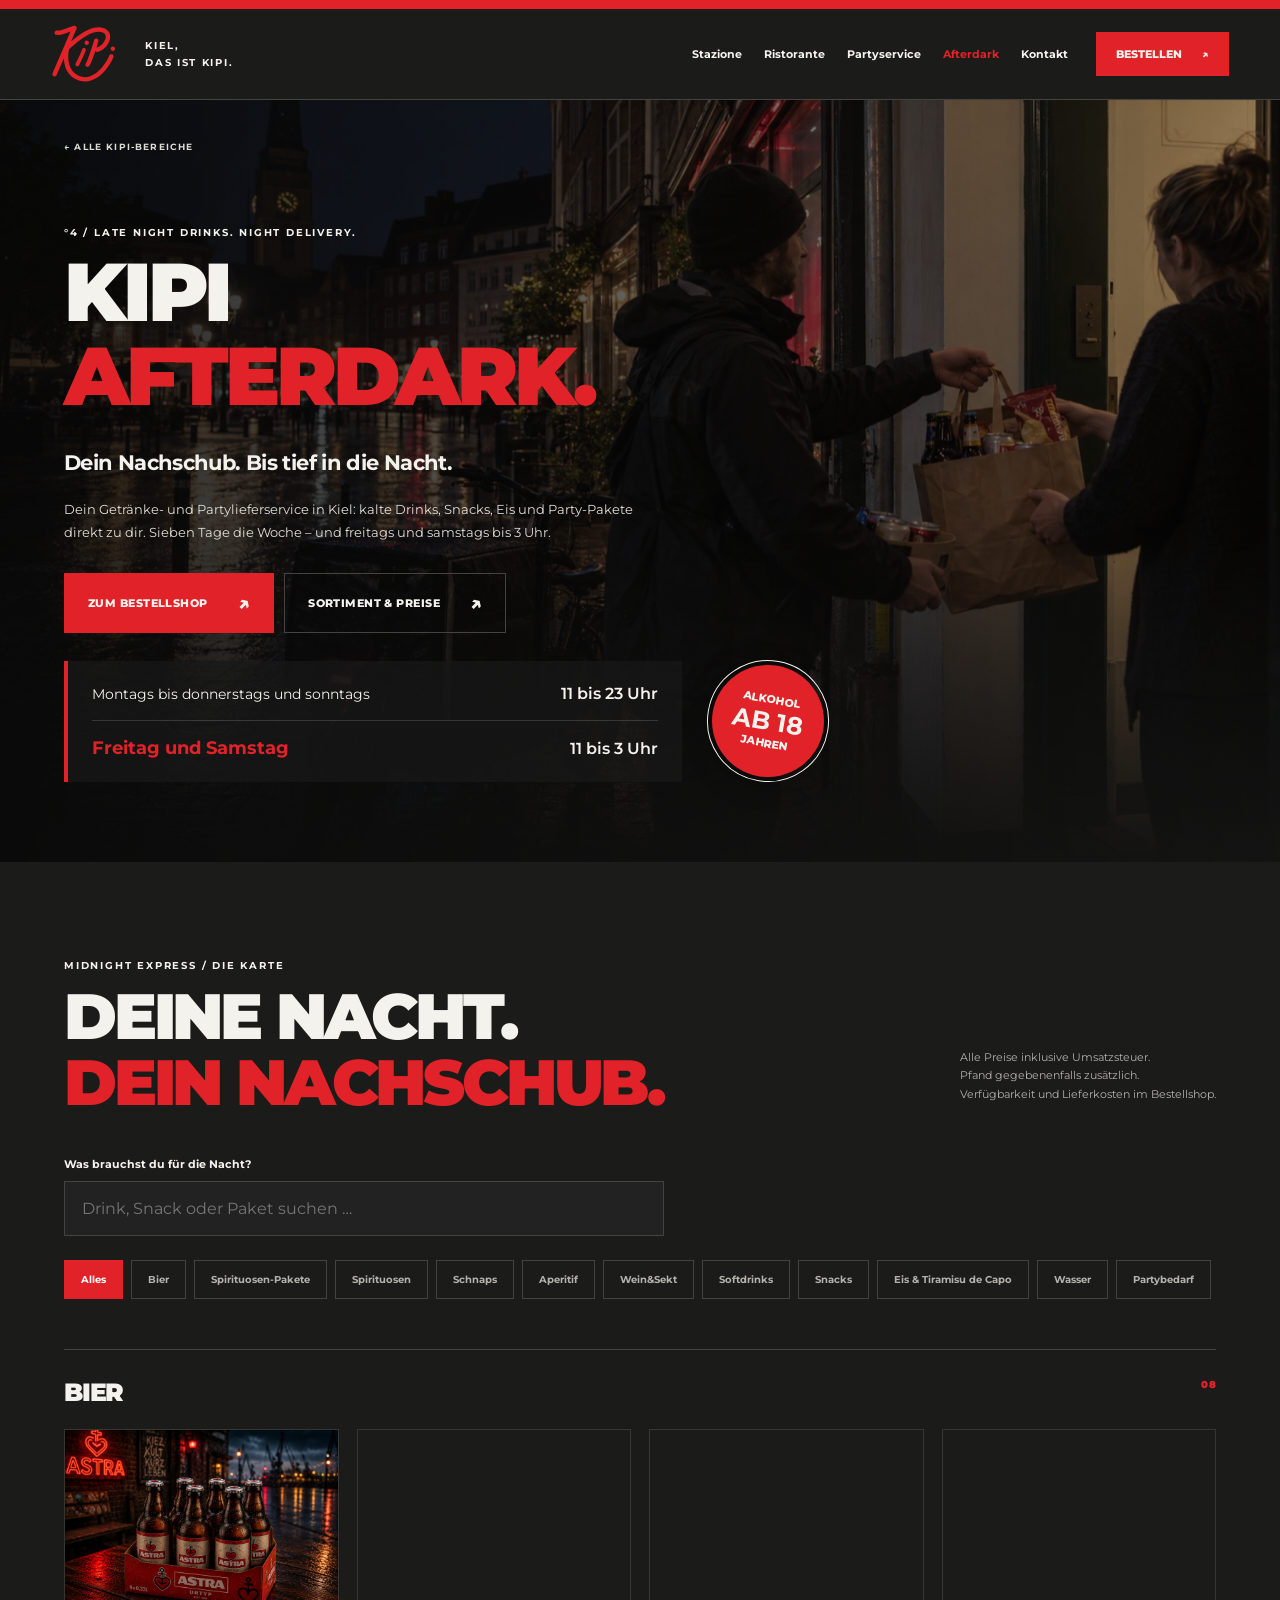
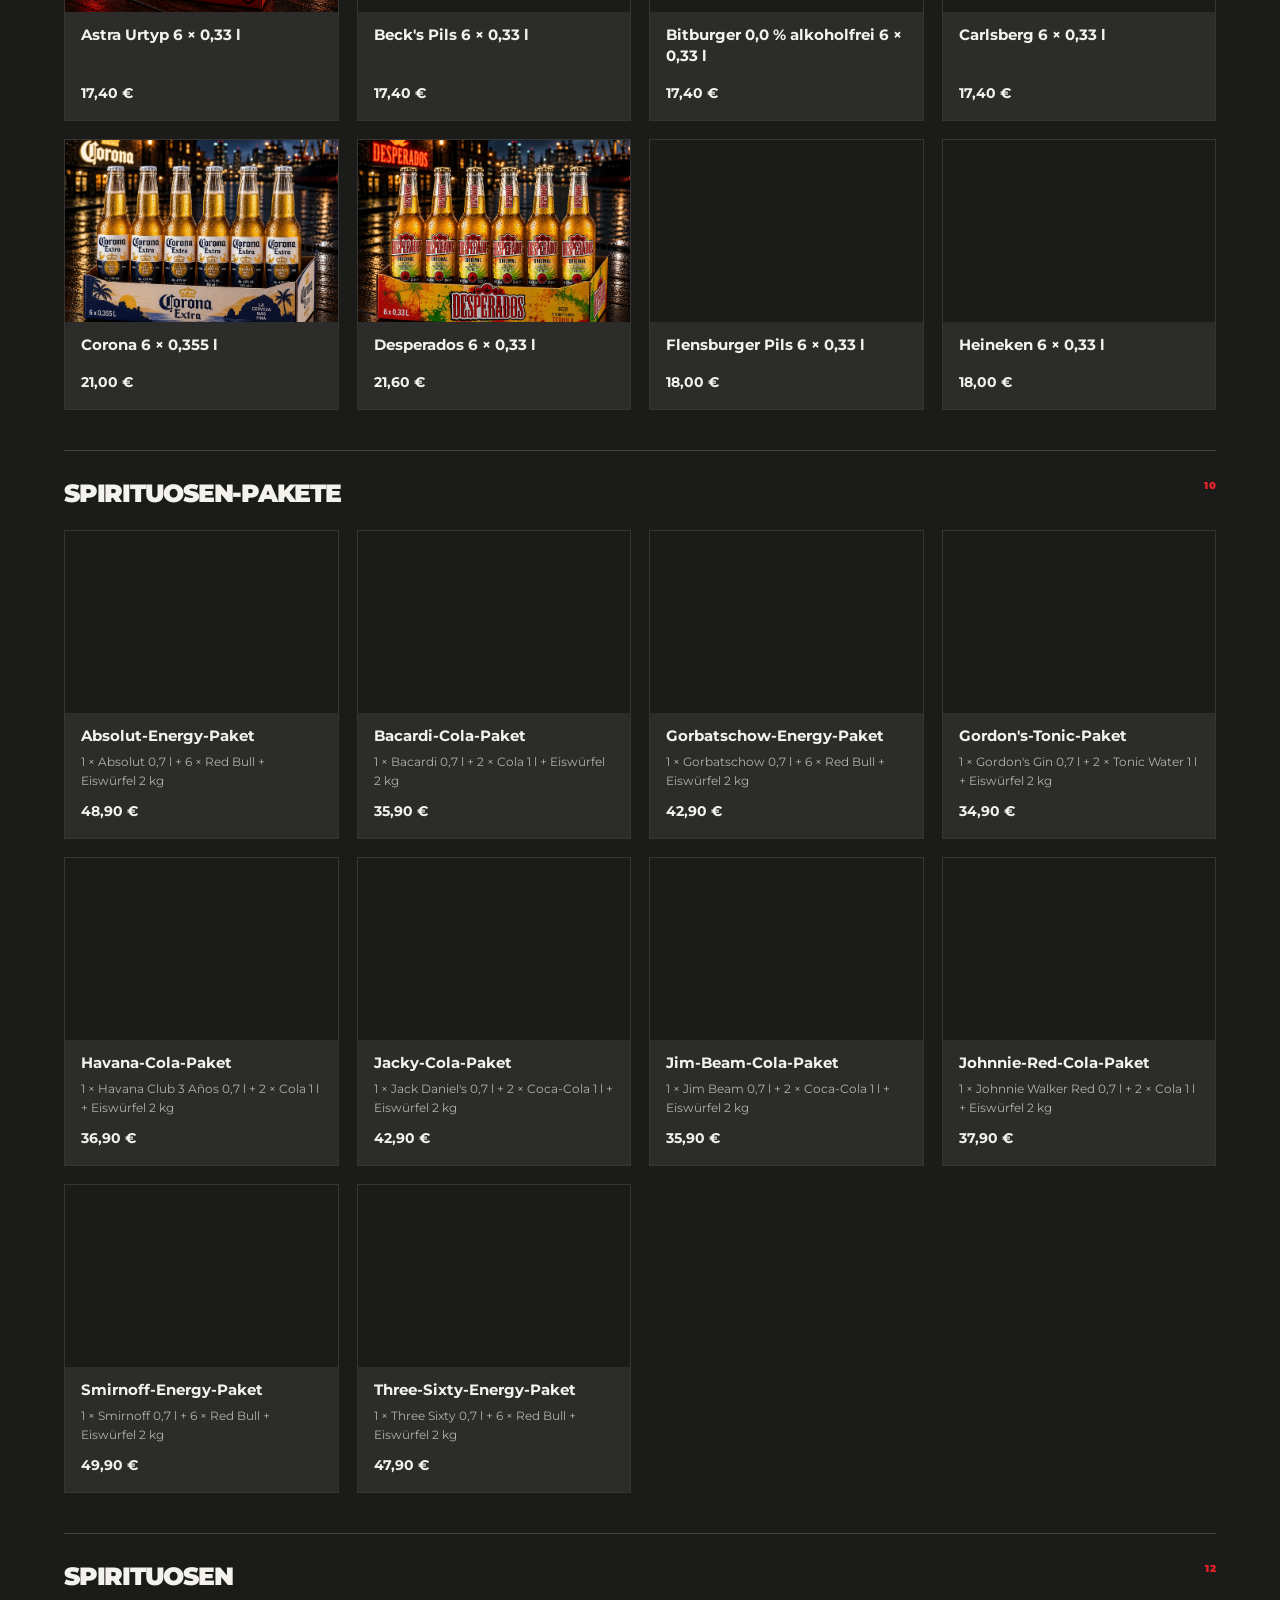
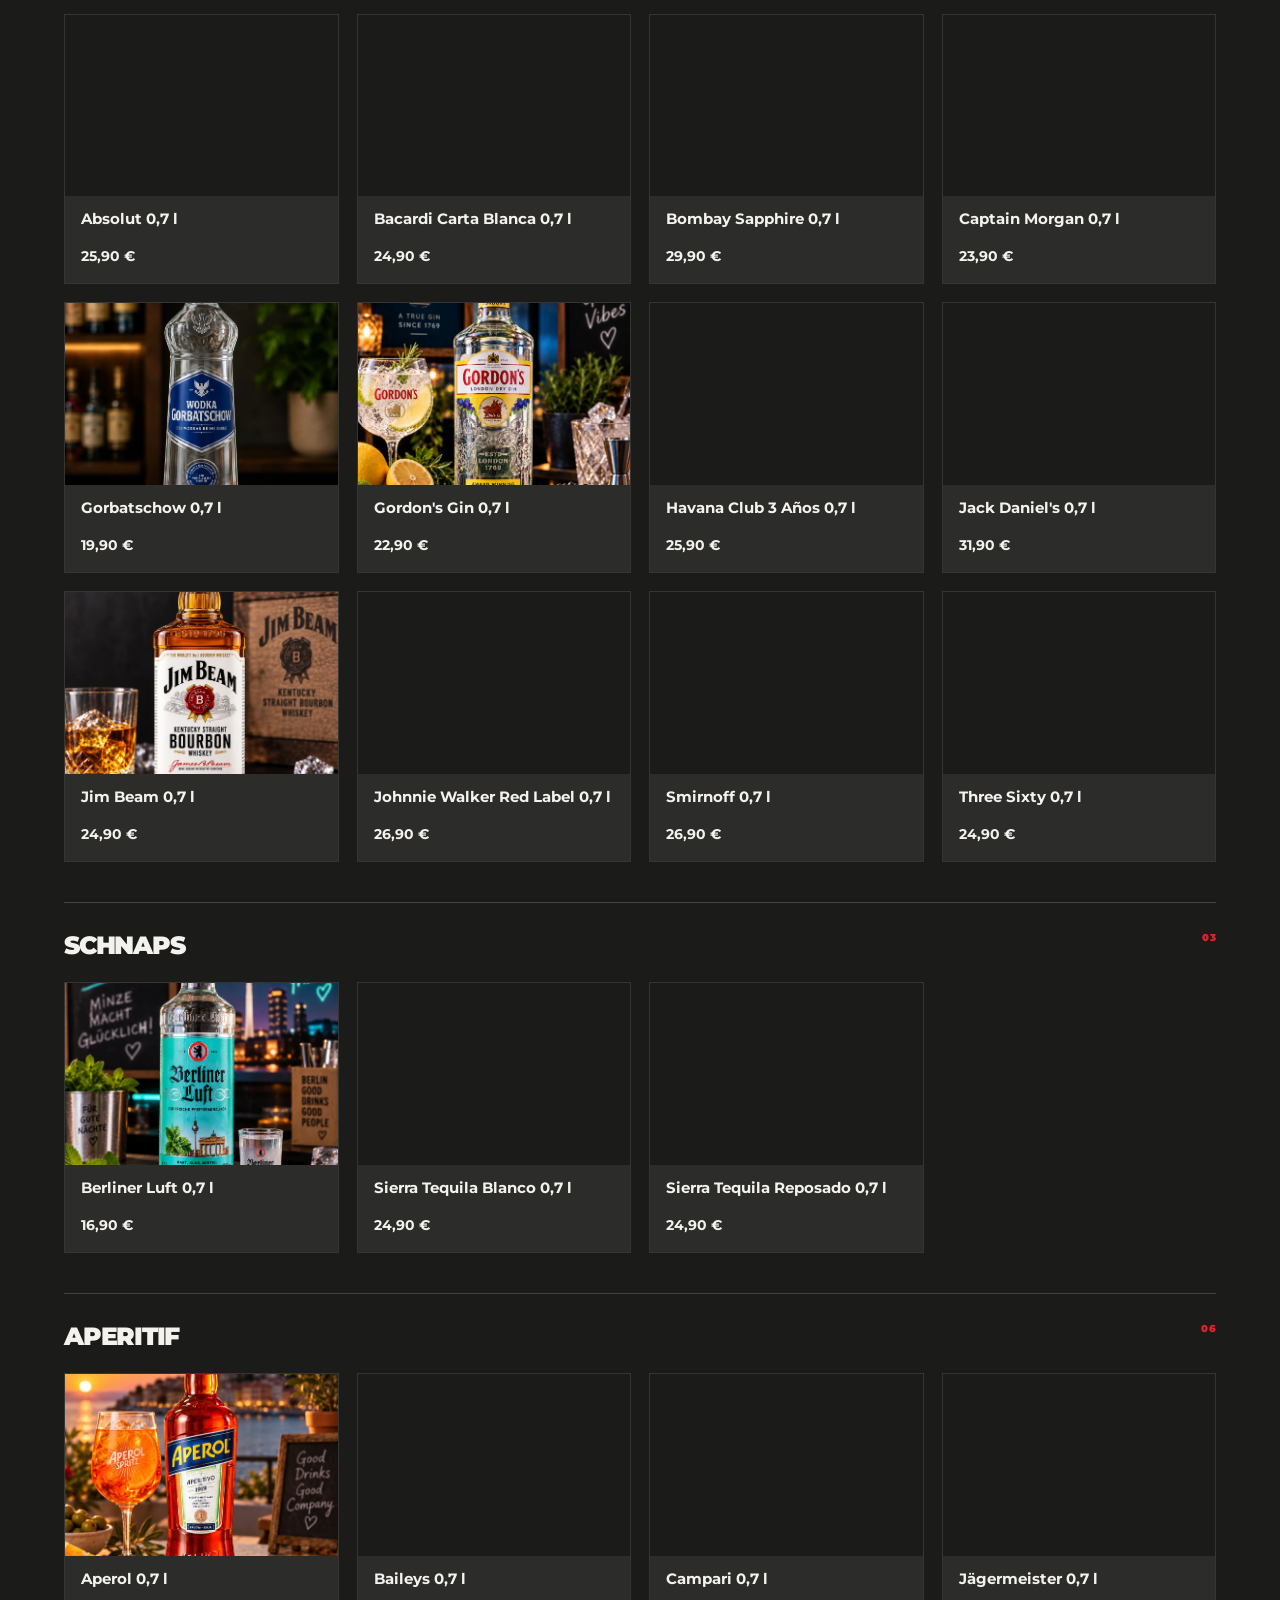
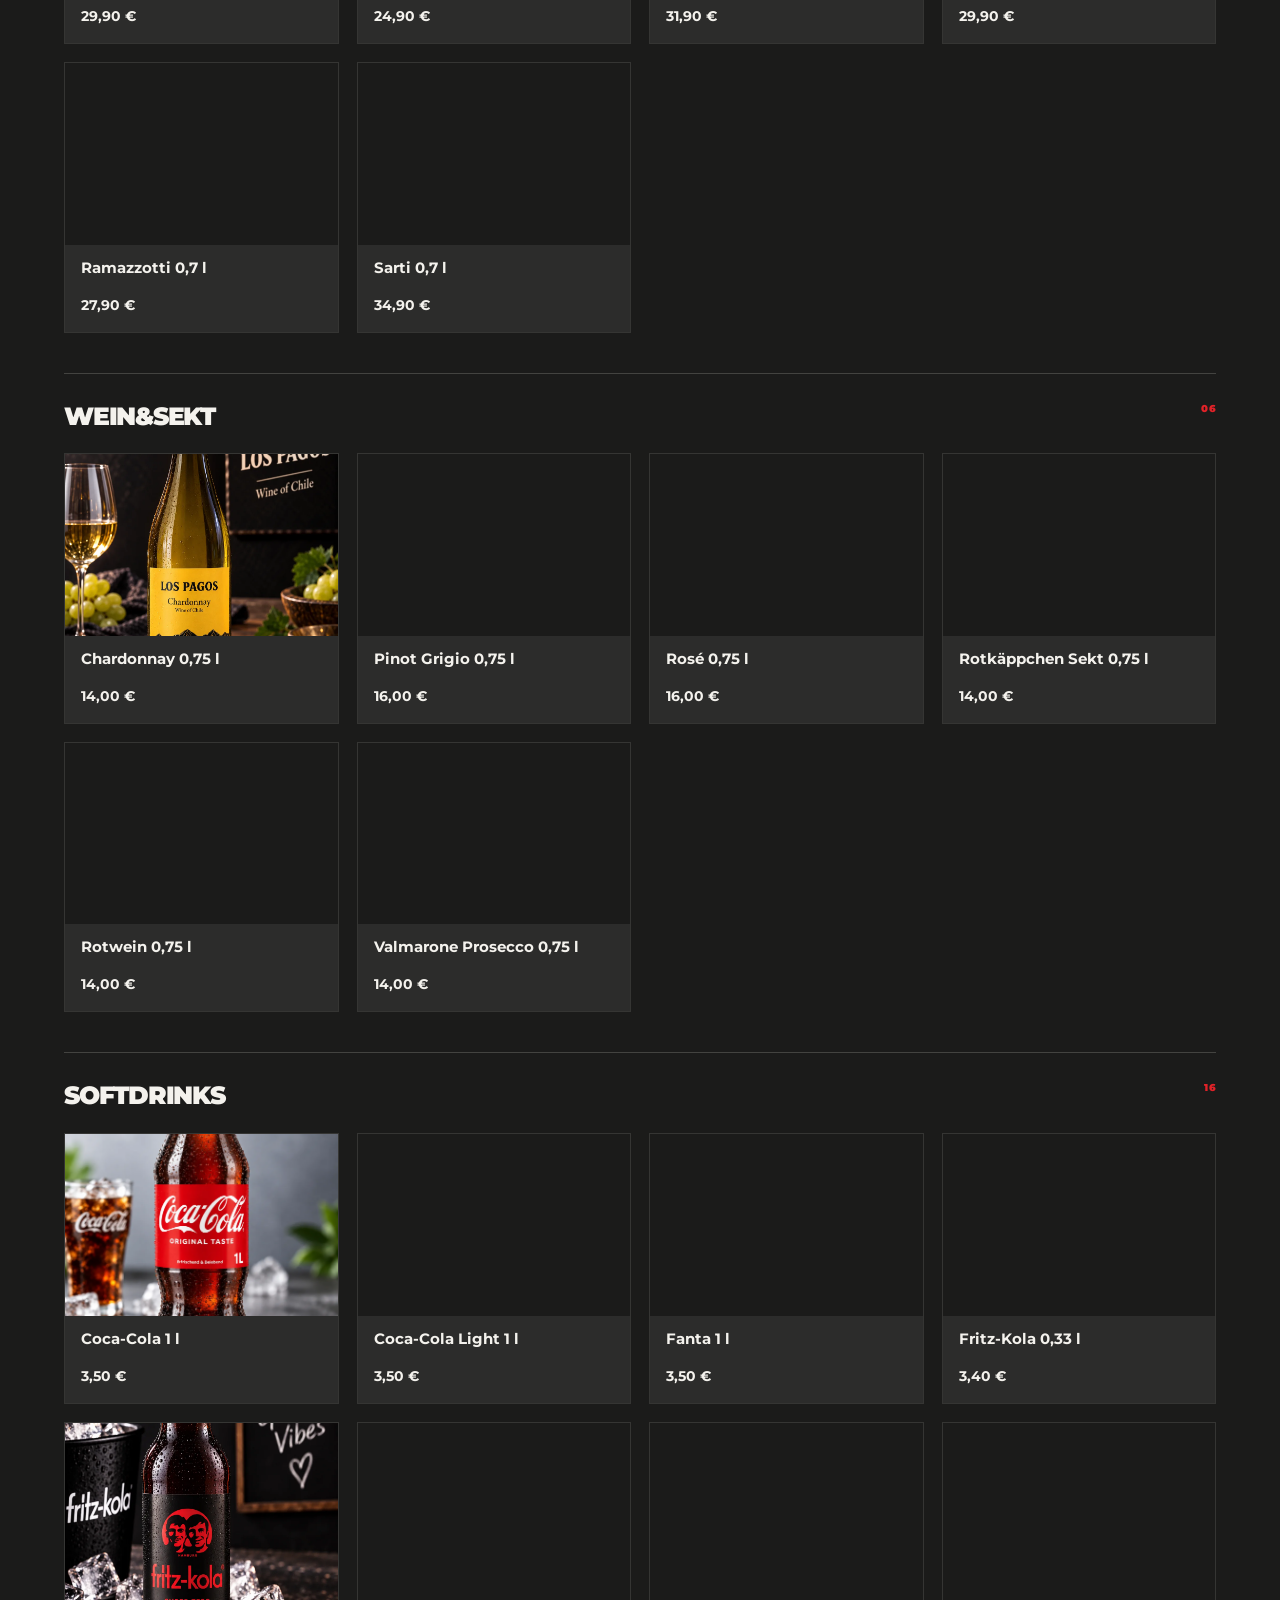
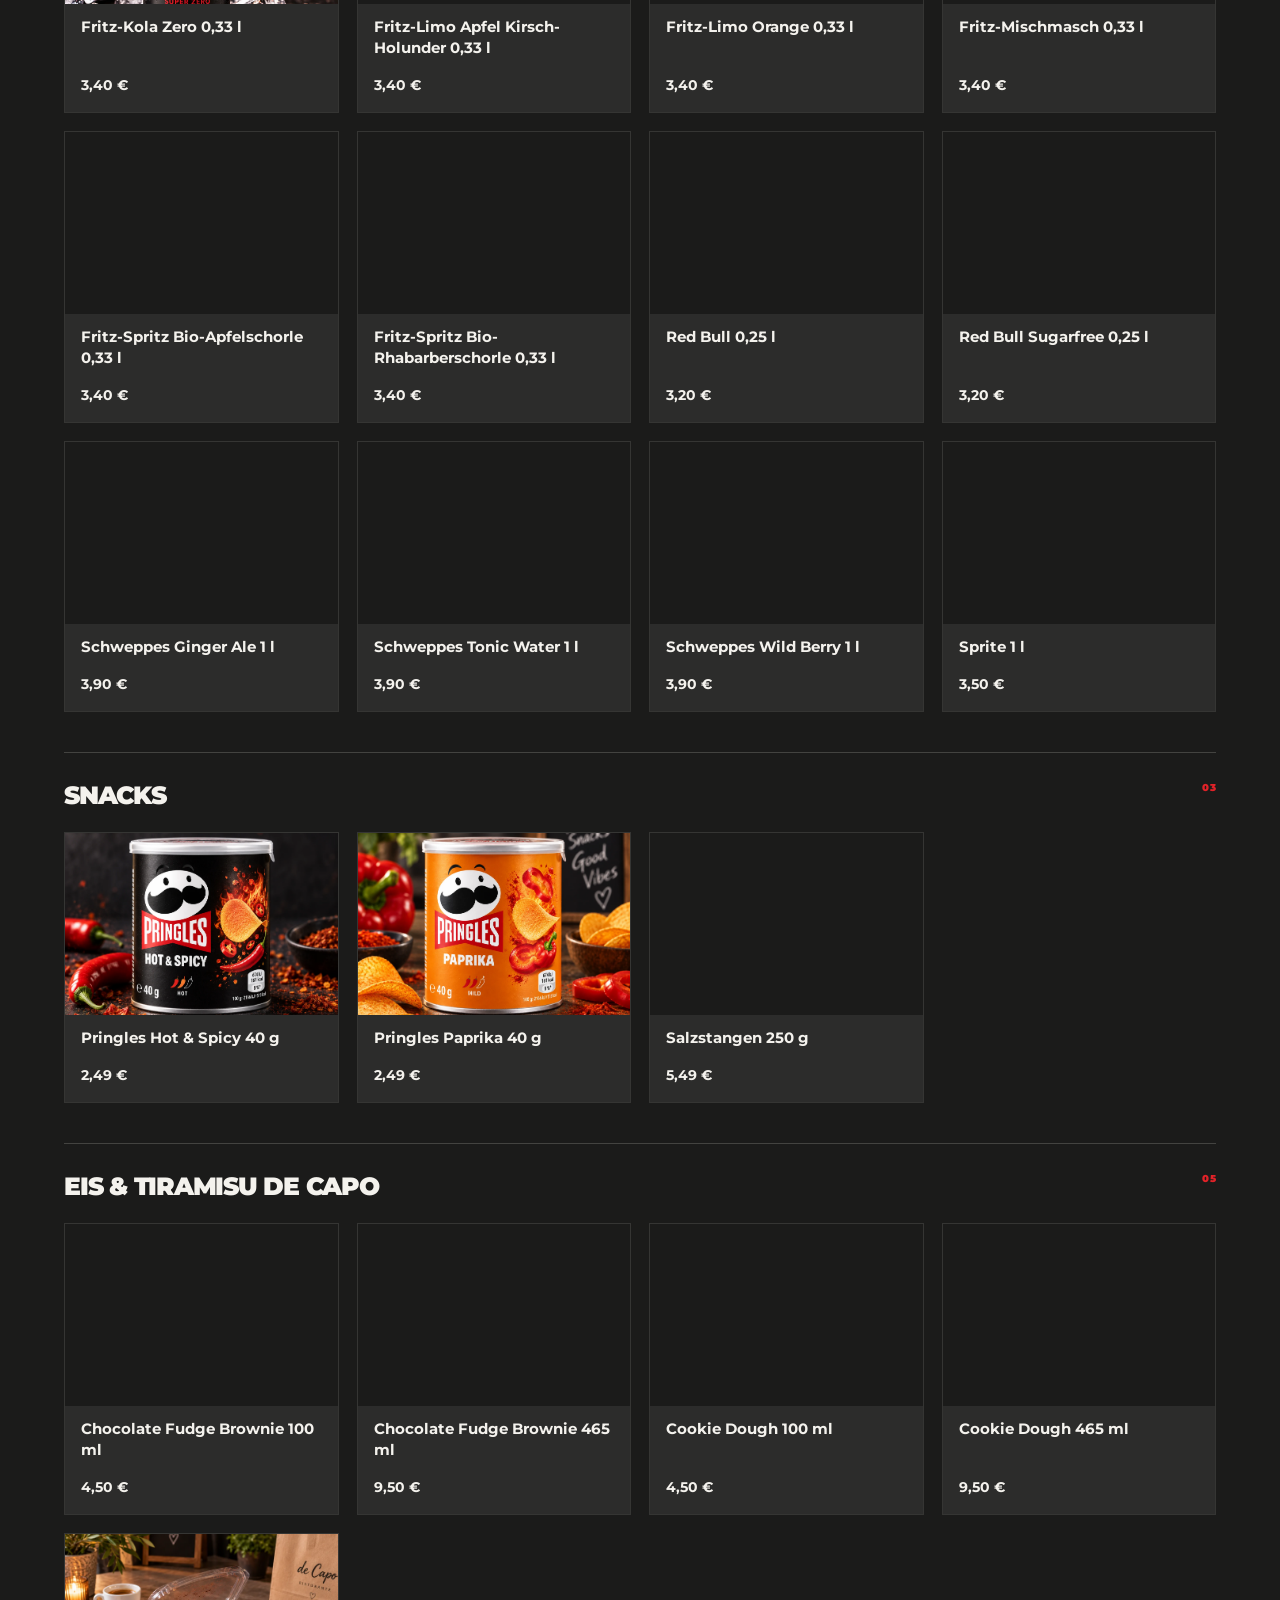
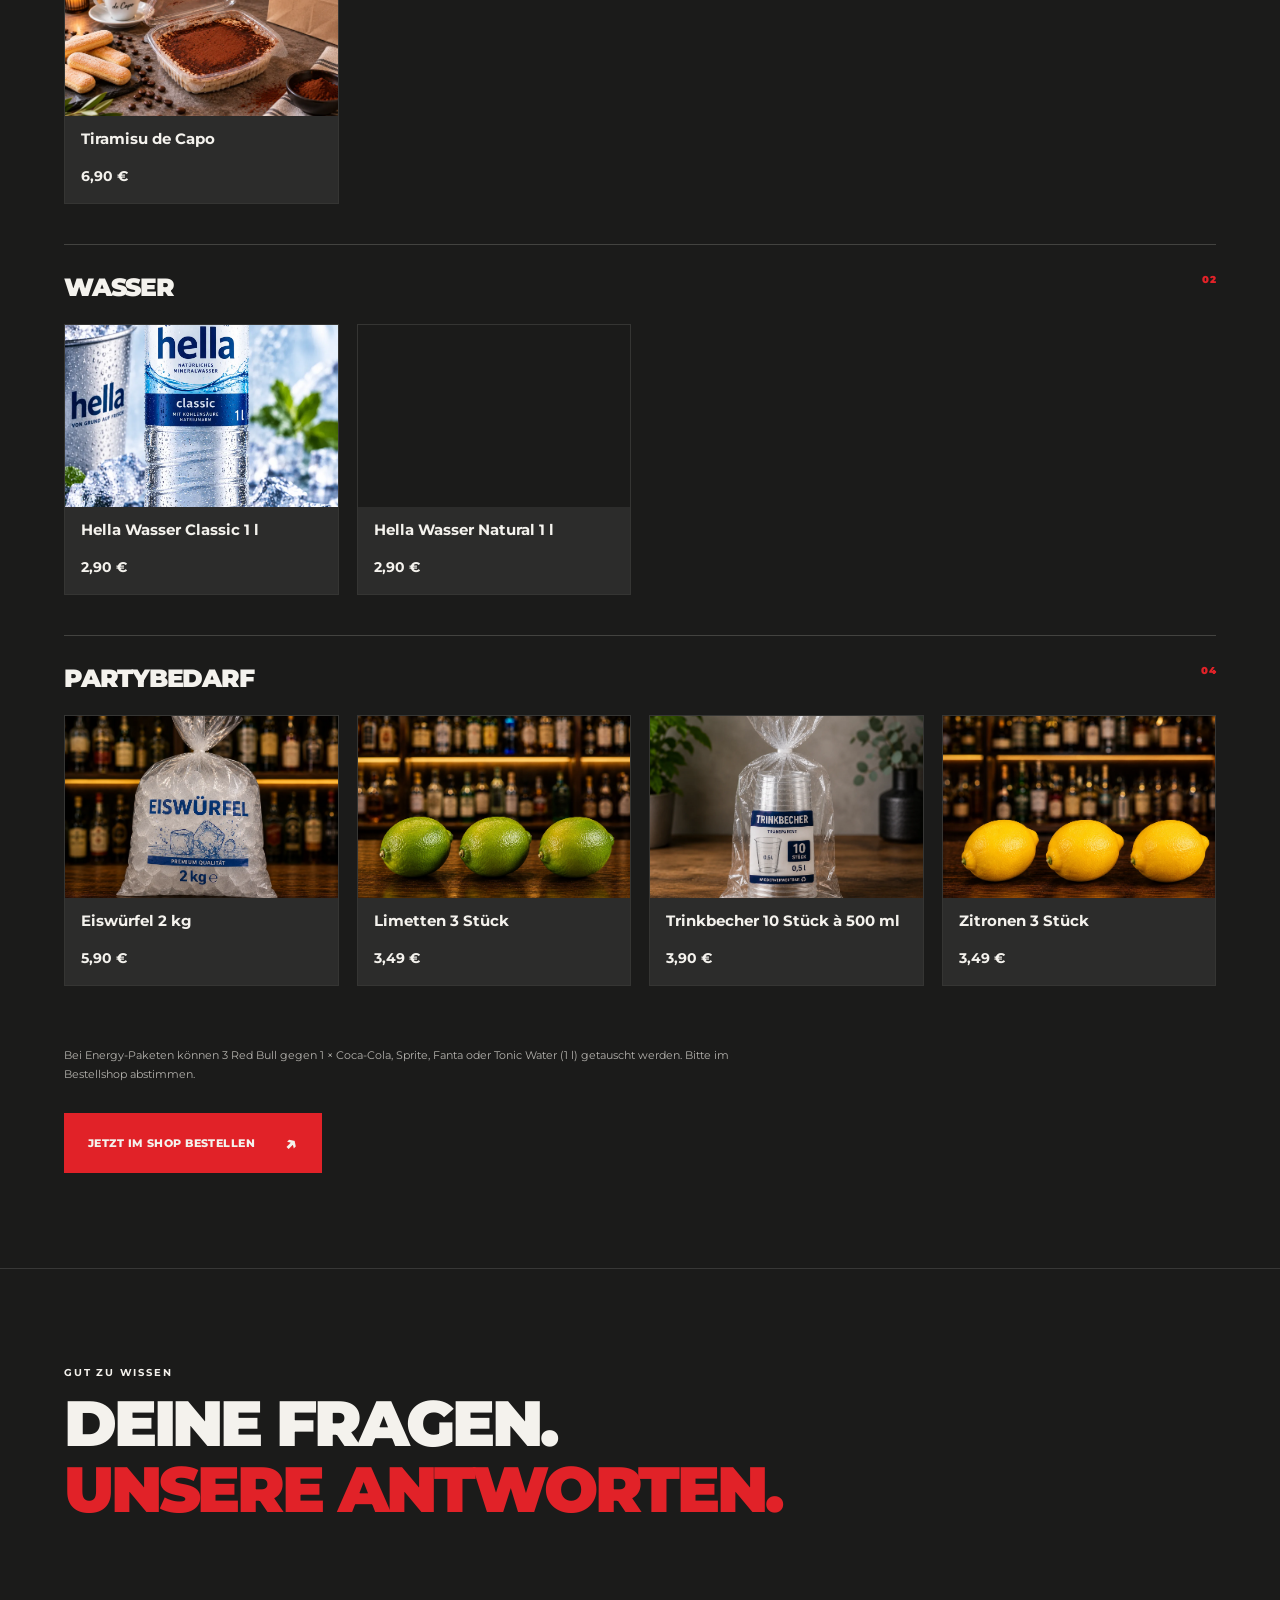
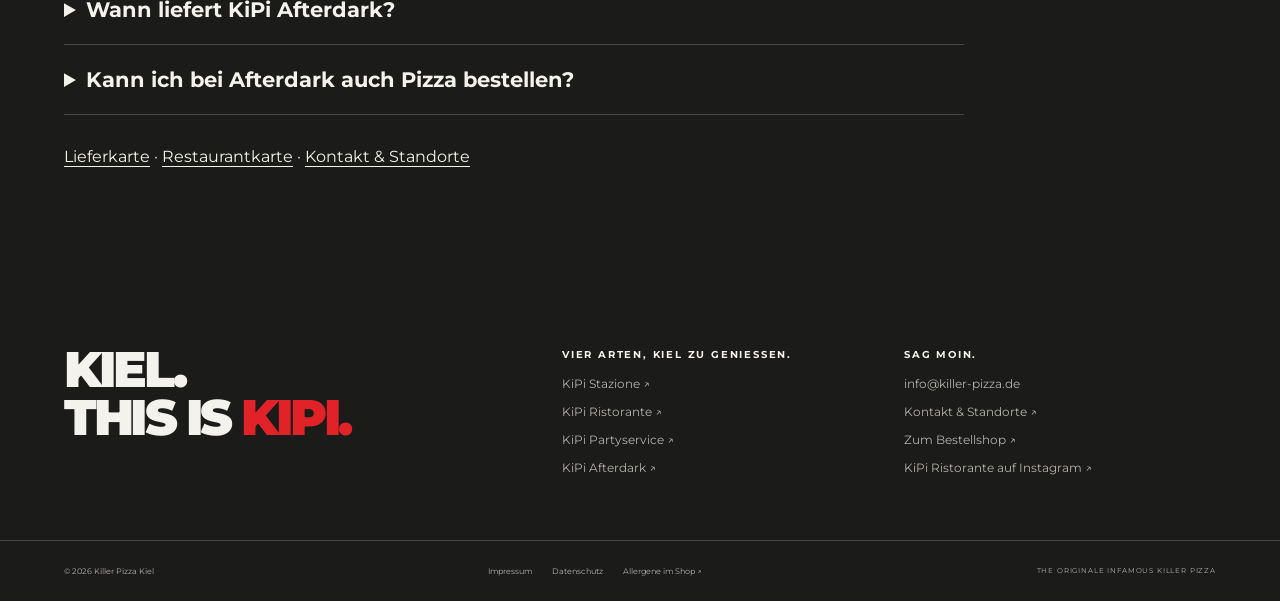
==== commit 6590de3d: "Add dedicated square KiPi favicon across all pages" ====
--- a/afterdark.html
+++ b/afterdark.html
@@ -1,5 +1,5 @@
 <!doctype html>
-<html lang="de" data-page="afterdark" data-root="./"><head><meta charset="utf-8"><meta name="viewport" content="width=device-width, initial-scale=1"><meta name="theme-color" content="#1b1b1a"><title>Getränke Lieferservice Kiel | KiPi Afterdark</title><meta name="description" content="Drinks, Snacks und Partybedarf in Kiel liefern lassen. Mo–Do und So 11–23 Uhr, Fr und Sa 11–3 Uhr. Sortiment und Preise von KiPi Afterdark."><link rel="canonical" href="https://killer-pizza.de/afterdark.html"><meta name="robots" content="index,follow,max-image-preview:large"><meta property="og:locale" content="de_DE"><meta property="og:site_name" content="Killer Pizza Kiel"><meta property="og:type" content="website"><meta property="og:url" content="https://killer-pizza.de/afterdark.html"><meta property="og:title" content="Getränke Lieferservice Kiel | KiPi Afterdark"><meta property="og:description" content="Drinks, Snacks und Partybedarf in Kiel liefern lassen. Mo–Do und So 11–23 Uhr, Fr und Sa 11–3 Uhr. Sortiment und Preise von KiPi Afterdark."><meta property="og:image" content="https://killer-pizza.de/afterdark-delivery.jpg"><meta name="twitter:card" content="summary_large_image"><link rel="icon" href="./kipi-logo.svg"><link rel="stylesheet" href="./styles.css?v=20261106a"><script type="application/ld+json">{"@context":"https://schema.org","@graph":[{"@type":"Organization","@id":"https://killer-pizza.de/#organization","name":"Killer Pizza Kiel","alternateName":"KiPi","url":"https://killer-pizza.de/","logo":"https://killer-pizza.de/kipi-logo.svg","email":"info@killer-pizza.de"},{"@type":"WebSite","@id":"https://killer-pizza.de/#website","url":"https://killer-pizza.de/","name":"Killer Pizza Kiel","alternateName":"KiPi","inLanguage":"de-DE","publisher":{"@id":"https://killer-pizza.de/#organization"}},{"@type":"WebPage","@id":"https://killer-pizza.de/afterdark.html#webpage","url":"https://killer-pizza.de/afterdark.html","name":"Getränke Lieferservice Kiel | KiPi Afterdark","description":"Drinks, Snacks und Partybedarf in Kiel liefern lassen. Mo–Do und So 11–23 Uhr, Fr und Sa 11–3 Uhr. Sortiment und Preise von KiPi Afterdark.","inLanguage":"de-DE","isPartOf":{"@id":"https://killer-pizza.de/#website"},"about":{"@id":"https://killer-pizza.de/#organization"}},{"@type":"BreadcrumbList","itemListElement":[{"@type":"ListItem","position":1,"name":"Killer Pizza Kiel","item":"https://killer-pizza.de/"},{"@type":"ListItem","position":2,"name":"Getränke Lieferservice Kiel","item":"https://killer-pizza.de/afterdark.html"}]},{"@type":"Service","name":"KiPi Afterdark Getränke- und Partylieferservice","url":"https://killer-pizza.de/afterdark.html","serviceType":"Getränkelieferdienst","areaServed":{"@type":"City","name":"Kiel"},"provider":{"@id":"https://killer-pizza.de/#organization"},"hoursAvailable":[{"@type":"OpeningHoursSpecification","dayOfWeek":["Monday","Tuesday","Wednesday","Thursday","Sunday"],"opens":"11:00","closes":"23:00"},{"@type":"OpeningHoursSpecification","dayOfWeek":["Friday","Saturday"],"opens":"11:00","closes":"03:00"}]}]}</script><script defer src="./prices.js?v=20261106a"></script><script defer src="./app.js?v=20261106a"></script></head><body><div id="app"><a class="skip" href="#main">Zum Inhalt</a><header><a class="brand" href="./" aria-label="KiPi — Startseite"><img  src="./kipi-logo.svg" alt="KiPi" width="1000" height="600"><span class="brand-tagline">KIEL,<br>DAS IST KIPI.</span></a><nav aria-label="Hauptnavigation" id="navigation"><a  href="./stazione.html">Stazione</a><a  href="./ristorante.html">Ristorante</a><a  href="./partyservice.html">Partyservice</a><a aria-current="page" href="./afterdark.html">Afterdark</a><a href="./kontakt.html">Kontakt</a></nav><a class="header-order" href="https://shop.liefersoft.de/killer-pizza-kawamustafa-gbr-24103-77?disableRedirect=true">Bestellen <span aria-hidden="true">↗</span></a><button class="menu-toggle" aria-expanded="false" aria-controls="navigation" aria-label="Menü öffnen"><span></span><span></span></button></header><main id="main"><section class="detail-hero cinematic-detail location-hero night" data-active-scene="afterdark"><div class="night-backdrop" style="background-image:url('./afterdark-delivery.jpg')" aria-hidden="true"></div><a class="back" href="./">← ALLE KIPI-BEREICHE</a><div class="detail-heading"><div><p class="eyebrow">°4 / Late Night Drinks. Night Delivery.</p><h1>KIPI<br><span>Afterdark.</span></h1><p class="detail-intro">Dein Nachschub. Bis tief in die Nacht.</p><p class="detail-desc">Dein Getränke- und Partylieferservice in Kiel: kalte Drinks, Snacks, Eis und Party-Pakete direkt zu dir. Sieben Tage die Woche – und freitags und samstags bis 3 Uhr.</p><div class="actions"><a class="button " href="https://shop.liefersoft.de/killer-pizza-kawamustafa-gbr-24103-77?disableRedirect=true">Zum Bestellshop<span aria-hidden="true">↗</span></a><a class="button secondary" href="#sortiment">Sortiment & Preise<span aria-hidden="true">↗</span></a></div><div class="afterdark-schedule"><div class="afterdark-hours"><p><span>Montags bis donnerstags und sonntags</span><span>11 bis 23 Uhr</span></p><p class="weekend-hours"><strong>Freitag und Samstag</strong><span>11 bis 3 Uhr</span></p></div><span class="age-stamp"><span>ALKOHOL</span><strong>AB 18</strong><span>JAHREN</span></span></div></div></div></section><section class="price-section section" id="sortiment"><div class="section-heading"><div><p class="eyebrow">MIDNIGHT EXPRESS / DIE KARTE</p><h2>DEINE NACHT.<br><em>DEIN NACHSCHUB.</em></h2></div><p>Alle Preise inklusive Umsatzsteuer.<br>Pfand gegebenenfalls zusätzlich.<br>Verfügbarkeit und Lieferkosten im Bestellshop.</p></div><label class="search-label" for="price-search">Was brauchst du für die Nacht?</label><input id="price-search" type="search" placeholder="Drink, Snack oder Paket suchen …"><div class="price-filters" role="group" aria-label="Sortiment filtern"><button class="active" data-filter="Alle" aria-pressed="true">Alles</button><button data-filter="Bier" aria-pressed="false">Bier</button><button data-filter="Spirituosen-Pakete" aria-pressed="false">Spirituosen-Pakete</button><button data-filter="Spirituosen" aria-pressed="false">Spirituosen</button><button data-filter="Schnaps" aria-pressed="false">Schnaps</button><button data-filter="Aperitif" aria-pressed="false">Aperitif</button><button data-filter="Wein&Sekt" aria-pressed="false">Wein&Sekt</button><button data-filter="Softdrinks" aria-pressed="false">Softdrinks</button><button data-filter="Snacks" aria-pressed="false">Snacks</button><button data-filter="Eis & Tiramisu de Capo" aria-pressed="false">Eis & Tiramisu de Capo</button><button data-filter="Wasser" aria-pressed="false">Wasser</button><button data-filter="Partybedarf" aria-pressed="false">Partybedarf</button></div><p class="no-results" hidden>Kein Treffer. Versuch einen anderen Suchbegriff.</p><div class="price-groups"><section class="price-group" data-category="Bier"><h3>Bier<span>08</span></h3><div><article class="price-item" data-search="astra urtyp 6 × 0,33 l "><img class="price-photo" src="./shop-afterdark-astra-urtyp-6-0-33-l.webp" alt="Astra Urtyp 6 × 0,33 l" loading="lazy" decoding="async"><div><h4>Astra Urtyp 6 × 0,33 l</h4><p></p></div><strong>17,40 €</strong></article><article class="price-item" data-search="beck's pils 6 × 0,33 l "><img class="price-photo" src="./shop-afterdark-beck-s-pils-6-0-33-l.webp" alt="Beck&#39;s Pils 6 × 0,33 l" loading="lazy" decoding="async"><div><h4>Beck's Pils 6 × 0,33 l</h4><p></p></div><strong>17,40 €</strong></article><article class="price-item" data-search="bitburger 0,0 % alkoholfrei 6 × 0,33 l "><img class="price-photo" src="./shop-afterdark-bitburger-0-0-alkoholfrei-6-0-33-l.webp" alt="Bitburger 0,0 % alkoholfrei 6 × 0,33 l" loading="lazy" decoding="async"><div><h4>Bitburger 0,0 % alkoholfrei 6 × 0,33 l</h4><p></p></div><strong>17,40 €</strong></article><article class="price-item" data-search="carlsberg 6 × 0,33 l "><img class="price-photo" src="./shop-afterdark-carlsberg-6-0-33-l.webp" alt="Carlsberg 6 × 0,33 l" loading="lazy" decoding="async"><div><h4>Carlsberg 6 × 0,33 l</h4><p></p></div><strong>17,40 €</strong></article><article class="price-item" data-search="corona 6 × 0,355 l "><img class="price-photo" src="./shop-afterdark-corona-6-0-355-l.webp" alt="Corona 6 × 0,355 l" loading="lazy" decoding="async"><div><h4>Corona 6 × 0,355 l</h4><p></p></div><strong>21,00 €</strong></article><article class="price-item" data-search="desperados 6 × 0,33 l "><img class="price-photo" src="./shop-afterdark-desperados-6-0-33-l.webp" alt="Desperados 6 × 0,33 l" loading="lazy" decoding="async"><div><h4>Desperados 6 × 0,33 l</h4><p></p></div><strong>21,60 €</strong></article><article class="price-item" data-search="flensburger pils 6 × 0,33 l "><img class="price-photo" src="./shop-afterdark-flensburger-pils-6-0-33-l.webp" alt="Flensburger Pils 6 × 0,33 l" loading="lazy" decoding="async"><div><h4>Flensburger Pils 6 × 0,33 l</h4><p></p></div><strong>18,00 €</strong></article><article class="price-item" data-search="heineken 6 × 0,33 l "><img class="price-photo" src="./shop-afterdark-heineken-6-0-33-l.webp" alt="Heineken 6 × 0,33 l" loading="lazy" decoding="async"><div><h4>Heineken 6 × 0,33 l</h4><p></p></div><strong>18,00 €</strong></article></div></section><section class="price-group" data-category="Spirituosen-Pakete"><h3>Spirituosen-Pakete<span>10</span></h3><div><article class="price-item" data-search="absolut-energy-paket 1 × absolut 0,7 l + 6 × red bull + eiswürfel 2 kg
+<html lang="de" data-page="afterdark" data-root="./"><head><meta charset="utf-8"><meta name="viewport" content="width=device-width, initial-scale=1"><meta name="theme-color" content="#1b1b1a"><title>Getränke Lieferservice Kiel | KiPi Afterdark</title><meta name="description" content="Drinks, Snacks und Partybedarf in Kiel liefern lassen. Mo–Do und So 11–23 Uhr, Fr und Sa 11–3 Uhr. Sortiment und Preise von KiPi Afterdark."><link rel="canonical" href="https://killer-pizza.de/afterdark.html"><meta name="robots" content="index,follow,max-image-preview:large"><meta property="og:locale" content="de_DE"><meta property="og:site_name" content="Killer Pizza Kiel"><meta property="og:type" content="website"><meta property="og:url" content="https://killer-pizza.de/afterdark.html"><meta property="og:title" content="Getränke Lieferservice Kiel | KiPi Afterdark"><meta property="og:description" content="Drinks, Snacks und Partybedarf in Kiel liefern lassen. Mo–Do und So 11–23 Uhr, Fr und Sa 11–3 Uhr. Sortiment und Preise von KiPi Afterdark."><meta property="og:image" content="https://killer-pizza.de/afterdark-delivery.jpg"><meta name="twitter:card" content="summary_large_image"><link rel="icon" type="image/svg+xml" sizes="any" href="/favicon.svg"><link rel="stylesheet" href="./styles.css?v=20261106a"><script type="application/ld+json">{"@context":"https://schema.org","@graph":[{"@type":"Organization","@id":"https://killer-pizza.de/#organization","name":"Killer Pizza Kiel","alternateName":"KiPi","url":"https://killer-pizza.de/","logo":"https://killer-pizza.de/kipi-logo.svg","email":"info@killer-pizza.de"},{"@type":"WebSite","@id":"https://killer-pizza.de/#website","url":"https://killer-pizza.de/","name":"Killer Pizza Kiel","alternateName":"KiPi","inLanguage":"de-DE","publisher":{"@id":"https://killer-pizza.de/#organization"}},{"@type":"WebPage","@id":"https://killer-pizza.de/afterdark.html#webpage","url":"https://killer-pizza.de/afterdark.html","name":"Getränke Lieferservice Kiel | KiPi Afterdark","description":"Drinks, Snacks und Partybedarf in Kiel liefern lassen. Mo–Do und So 11–23 Uhr, Fr und Sa 11–3 Uhr. Sortiment und Preise von KiPi Afterdark.","inLanguage":"de-DE","isPartOf":{"@id":"https://killer-pizza.de/#website"},"about":{"@id":"https://killer-pizza.de/#organization"}},{"@type":"BreadcrumbList","itemListElement":[{"@type":"ListItem","position":1,"name":"Killer Pizza Kiel","item":"https://killer-pizza.de/"},{"@type":"ListItem","position":2,"name":"Getränke Lieferservice Kiel","item":"https://killer-pizza.de/afterdark.html"}]},{"@type":"Service","name":"KiPi Afterdark Getränke- und Partylieferservice","url":"https://killer-pizza.de/afterdark.html","serviceType":"Getränkelieferdienst","areaServed":{"@type":"City","name":"Kiel"},"provider":{"@id":"https://killer-pizza.de/#organization"},"hoursAvailable":[{"@type":"OpeningHoursSpecification","dayOfWeek":["Monday","Tuesday","Wednesday","Thursday","Sunday"],"opens":"11:00","closes":"23:00"},{"@type":"OpeningHoursSpecification","dayOfWeek":["Friday","Saturday"],"opens":"11:00","closes":"03:00"}]}]}</script><script defer src="./prices.js?v=20261106a"></script><script defer src="./app.js?v=20261106a"></script></head><body><div id="app"><a class="skip" href="#main">Zum Inhalt</a><header><a class="brand" href="./" aria-label="KiPi — Startseite"><img  src="./kipi-logo.svg" alt="KiPi" width="1000" height="600"><span class="brand-tagline">KIEL,<br>DAS IST KIPI.</span></a><nav aria-label="Hauptnavigation" id="navigation"><a  href="./stazione.html">Stazione</a><a  href="./ristorante.html">Ristorante</a><a  href="./partyservice.html">Partyservice</a><a aria-current="page" href="./afterdark.html">Afterdark</a><a href="./kontakt.html">Kontakt</a></nav><a class="header-order" href="https://shop.liefersoft.de/killer-pizza-kawamustafa-gbr-24103-77?disableRedirect=true">Bestellen <span aria-hidden="true">↗</span></a><button class="menu-toggle" aria-expanded="false" aria-controls="navigation" aria-label="Menü öffnen"><span></span><span></span></button></header><main id="main"><section class="detail-hero cinematic-detail location-hero night" data-active-scene="afterdark"><div class="night-backdrop" style="background-image:url('./afterdark-delivery.jpg')" aria-hidden="true"></div><a class="back" href="./">← ALLE KIPI-BEREICHE</a><div class="detail-heading"><div><p class="eyebrow">°4 / Late Night Drinks. Night Delivery.</p><h1>KIPI<br><span>Afterdark.</span></h1><p class="detail-intro">Dein Nachschub. Bis tief in die Nacht.</p><p class="detail-desc">Dein Getränke- und Partylieferservice in Kiel: kalte Drinks, Snacks, Eis und Party-Pakete direkt zu dir. Sieben Tage die Woche – und freitags und samstags bis 3 Uhr.</p><div class="actions"><a class="button " href="https://shop.liefersoft.de/killer-pizza-kawamustafa-gbr-24103-77?disableRedirect=true">Zum Bestellshop<span aria-hidden="true">↗</span></a><a class="button secondary" href="#sortiment">Sortiment & Preise<span aria-hidden="true">↗</span></a></div><div class="afterdark-schedule"><div class="afterdark-hours"><p><span>Montags bis donnerstags und sonntags</span><span>11 bis 23 Uhr</span></p><p class="weekend-hours"><strong>Freitag und Samstag</strong><span>11 bis 3 Uhr</span></p></div><span class="age-stamp"><span>ALKOHOL</span><strong>AB 18</strong><span>JAHREN</span></span></div></div></div></section><section class="price-section section" id="sortiment"><div class="section-heading"><div><p class="eyebrow">MIDNIGHT EXPRESS / DIE KARTE</p><h2>DEINE NACHT.<br><em>DEIN NACHSCHUB.</em></h2></div><p>Alle Preise inklusive Umsatzsteuer.<br>Pfand gegebenenfalls zusätzlich.<br>Verfügbarkeit und Lieferkosten im Bestellshop.</p></div><label class="search-label" for="price-search">Was brauchst du für die Nacht?</label><input id="price-search" type="search" placeholder="Drink, Snack oder Paket suchen …"><div class="price-filters" role="group" aria-label="Sortiment filtern"><button class="active" data-filter="Alle" aria-pressed="true">Alles</button><button data-filter="Bier" aria-pressed="false">Bier</button><button data-filter="Spirituosen-Pakete" aria-pressed="false">Spirituosen-Pakete</button><button data-filter="Spirituosen" aria-pressed="false">Spirituosen</button><button data-filter="Schnaps" aria-pressed="false">Schnaps</button><button data-filter="Aperitif" aria-pressed="false">Aperitif</button><button data-filter="Wein&Sekt" aria-pressed="false">Wein&Sekt</button><button data-filter="Softdrinks" aria-pressed="false">Softdrinks</button><button data-filter="Snacks" aria-pressed="false">Snacks</button><button data-filter="Eis & Tiramisu de Capo" aria-pressed="false">Eis & Tiramisu de Capo</button><button data-filter="Wasser" aria-pressed="false">Wasser</button><button data-filter="Partybedarf" aria-pressed="false">Partybedarf</button></div><p class="no-results" hidden>Kein Treffer. Versuch einen anderen Suchbegriff.</p><div class="price-groups"><section class="price-group" data-category="Bier"><h3>Bier<span>08</span></h3><div><article class="price-item" data-search="astra urtyp 6 × 0,33 l "><img class="price-photo" src="./shop-afterdark-astra-urtyp-6-0-33-l.webp" alt="Astra Urtyp 6 × 0,33 l" loading="lazy" decoding="async"><div><h4>Astra Urtyp 6 × 0,33 l</h4><p></p></div><strong>17,40 €</strong></article><article class="price-item" data-search="beck's pils 6 × 0,33 l "><img class="price-photo" src="./shop-afterdark-beck-s-pils-6-0-33-l.webp" alt="Beck&#39;s Pils 6 × 0,33 l" loading="lazy" decoding="async"><div><h4>Beck's Pils 6 × 0,33 l</h4><p></p></div><strong>17,40 €</strong></article><article class="price-item" data-search="bitburger 0,0 % alkoholfrei 6 × 0,33 l "><img class="price-photo" src="./shop-afterdark-bitburger-0-0-alkoholfrei-6-0-33-l.webp" alt="Bitburger 0,0 % alkoholfrei 6 × 0,33 l" loading="lazy" decoding="async"><div><h4>Bitburger 0,0 % alkoholfrei 6 × 0,33 l</h4><p></p></div><strong>17,40 €</strong></article><article class="price-item" data-search="carlsberg 6 × 0,33 l "><img class="price-photo" src="./shop-afterdark-carlsberg-6-0-33-l.webp" alt="Carlsberg 6 × 0,33 l" loading="lazy" decoding="async"><div><h4>Carlsberg 6 × 0,33 l</h4><p></p></div><strong>17,40 €</strong></article><article class="price-item" data-search="corona 6 × 0,355 l "><img class="price-photo" src="./shop-afterdark-corona-6-0-355-l.webp" alt="Corona 6 × 0,355 l" loading="lazy" decoding="async"><div><h4>Corona 6 × 0,355 l</h4><p></p></div><strong>21,00 €</strong></article><article class="price-item" data-search="desperados 6 × 0,33 l "><img class="price-photo" src="./shop-afterdark-desperados-6-0-33-l.webp" alt="Desperados 6 × 0,33 l" loading="lazy" decoding="async"><div><h4>Desperados 6 × 0,33 l</h4><p></p></div><strong>21,60 €</strong></article><article class="price-item" data-search="flensburger pils 6 × 0,33 l "><img class="price-photo" src="./shop-afterdark-flensburger-pils-6-0-33-l.webp" alt="Flensburger Pils 6 × 0,33 l" loading="lazy" decoding="async"><div><h4>Flensburger Pils 6 × 0,33 l</h4><p></p></div><strong>18,00 €</strong></article><article class="price-item" data-search="heineken 6 × 0,33 l "><img class="price-photo" src="./shop-afterdark-heineken-6-0-33-l.webp" alt="Heineken 6 × 0,33 l" loading="lazy" decoding="async"><div><h4>Heineken 6 × 0,33 l</h4><p></p></div><strong>18,00 €</strong></article></div></section><section class="price-group" data-category="Spirituosen-Pakete"><h3>Spirituosen-Pakete<span>10</span></h3><div><article class="price-item" data-search="absolut-energy-paket 1 × absolut 0,7 l + 6 × red bull + eiswürfel 2 kg
 
 "><img class="price-photo" src="./shop-afterdark-absolut-energy-paket.webp" alt="Absolut-Energy-Paket" loading="lazy" decoding="async"><div><h4>Absolut-Energy-Paket</h4><p>1 × Absolut 0,7 l + 6 × Red Bull + Eiswürfel 2 kg
 
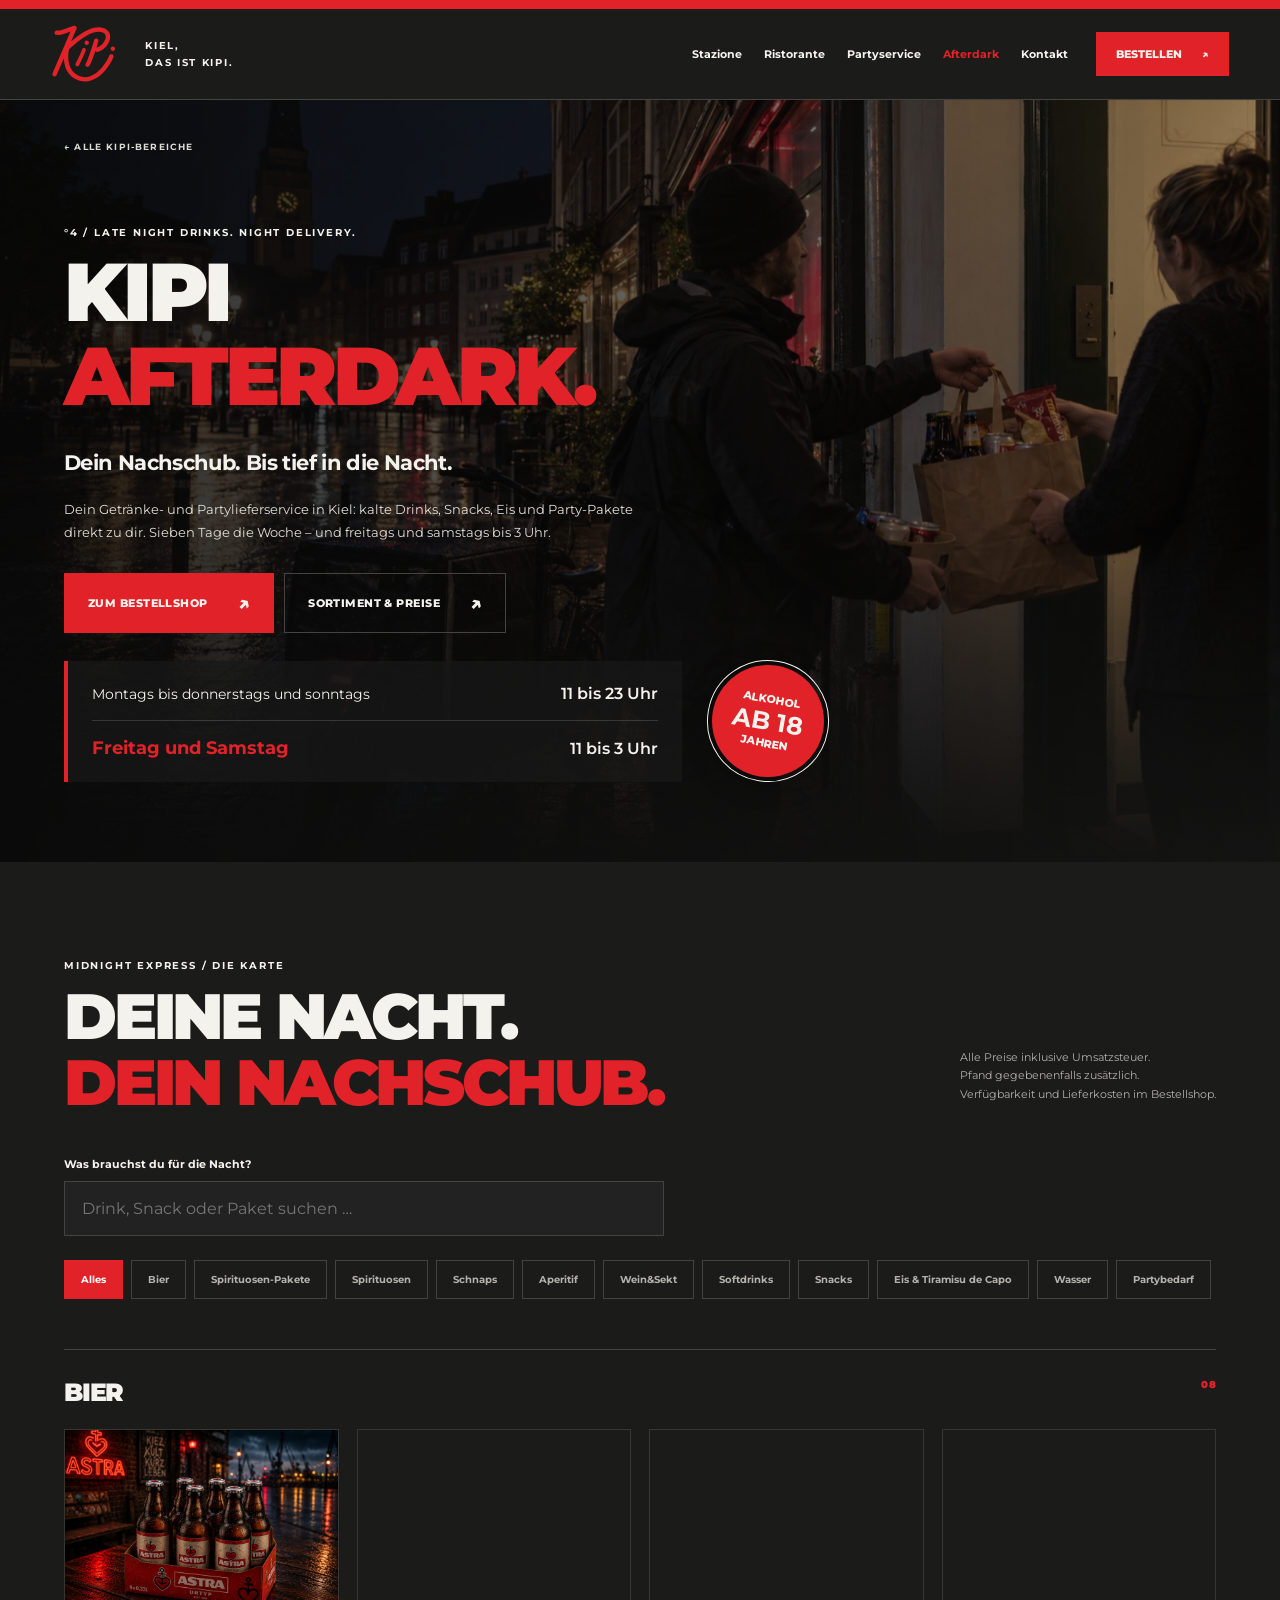
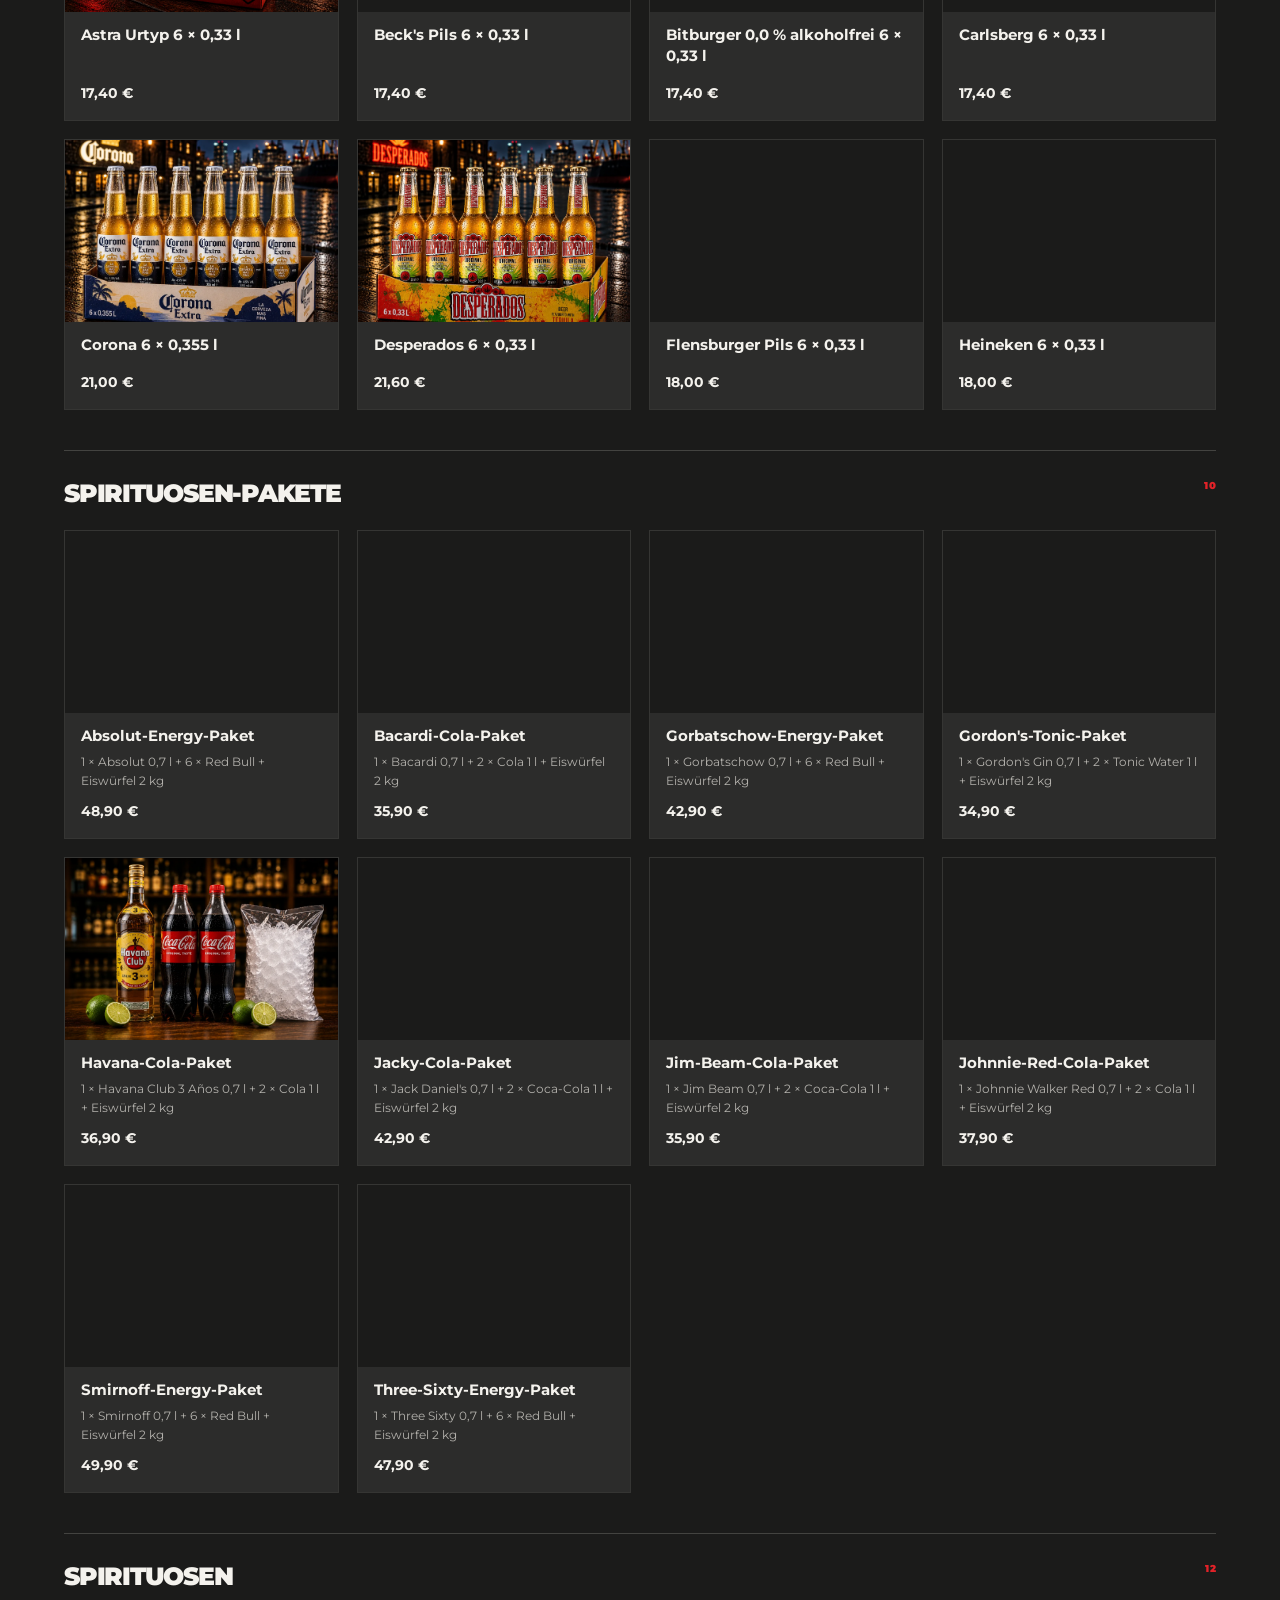
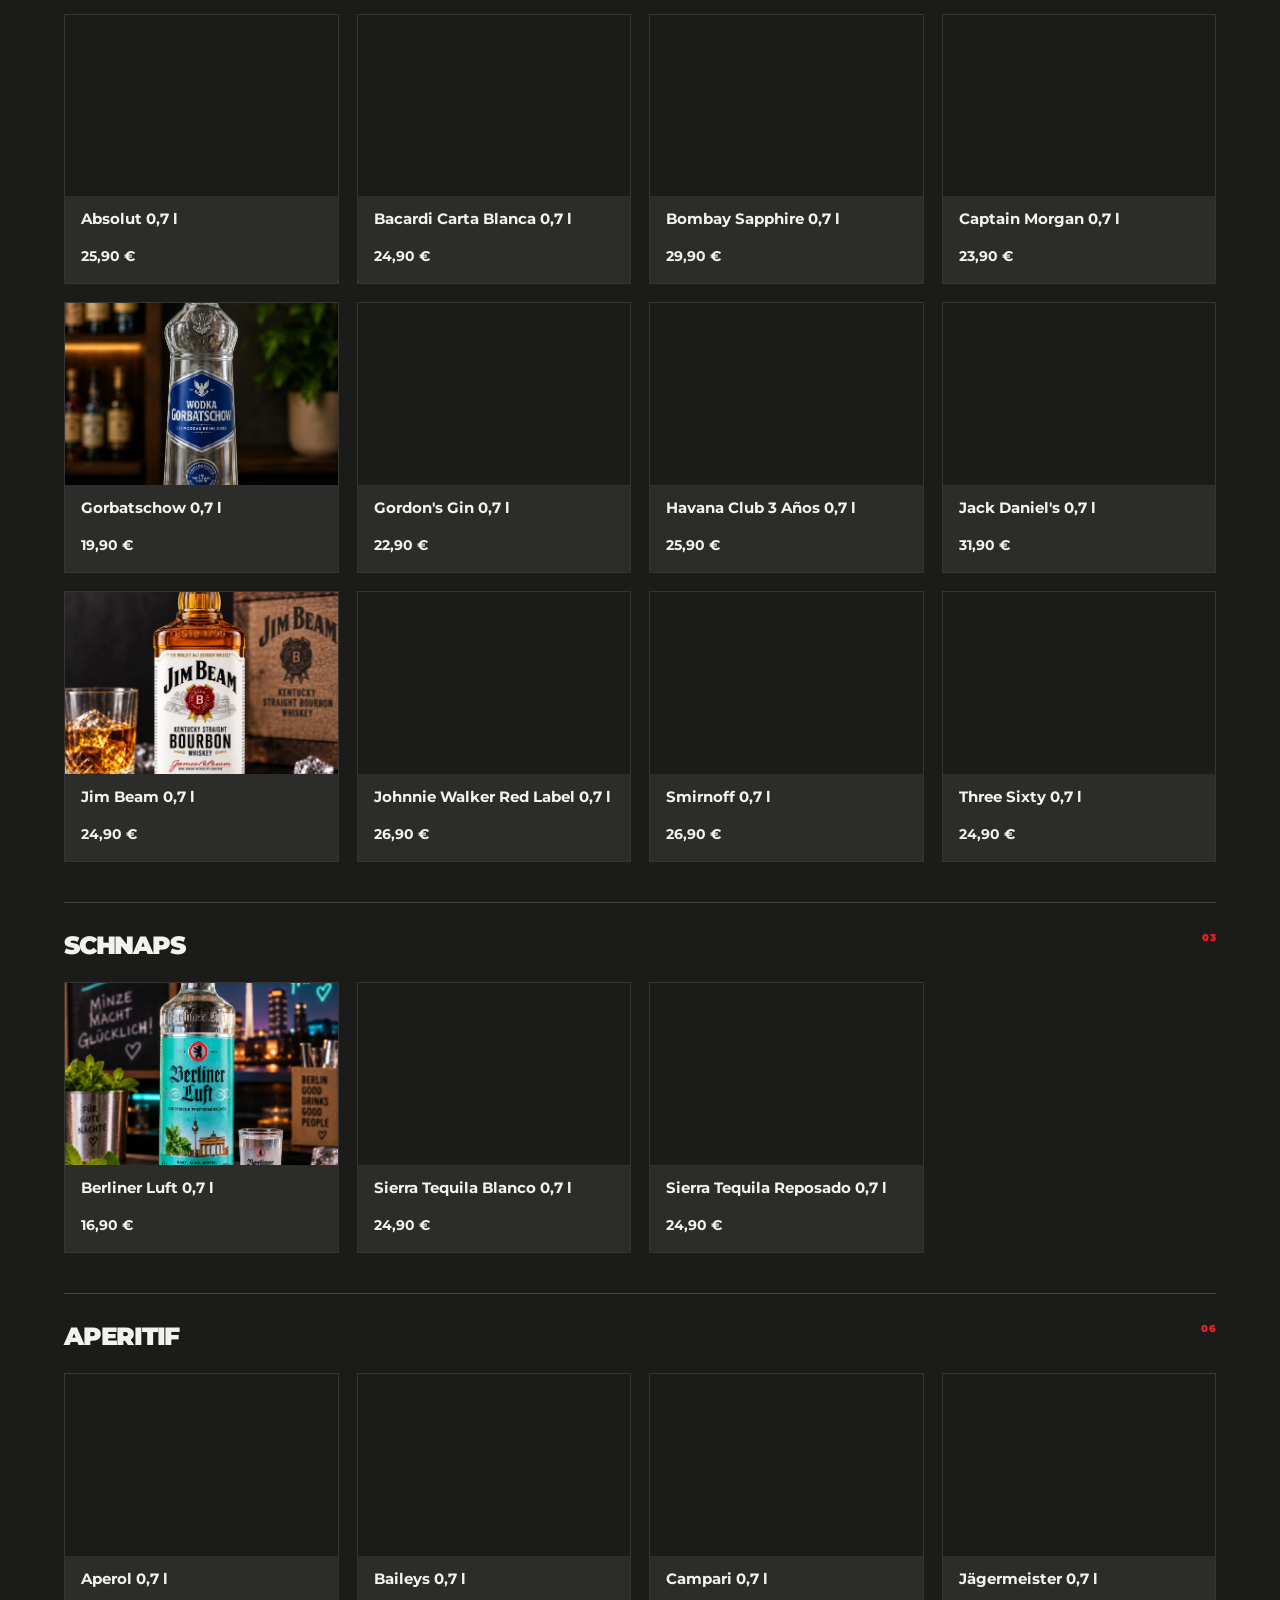
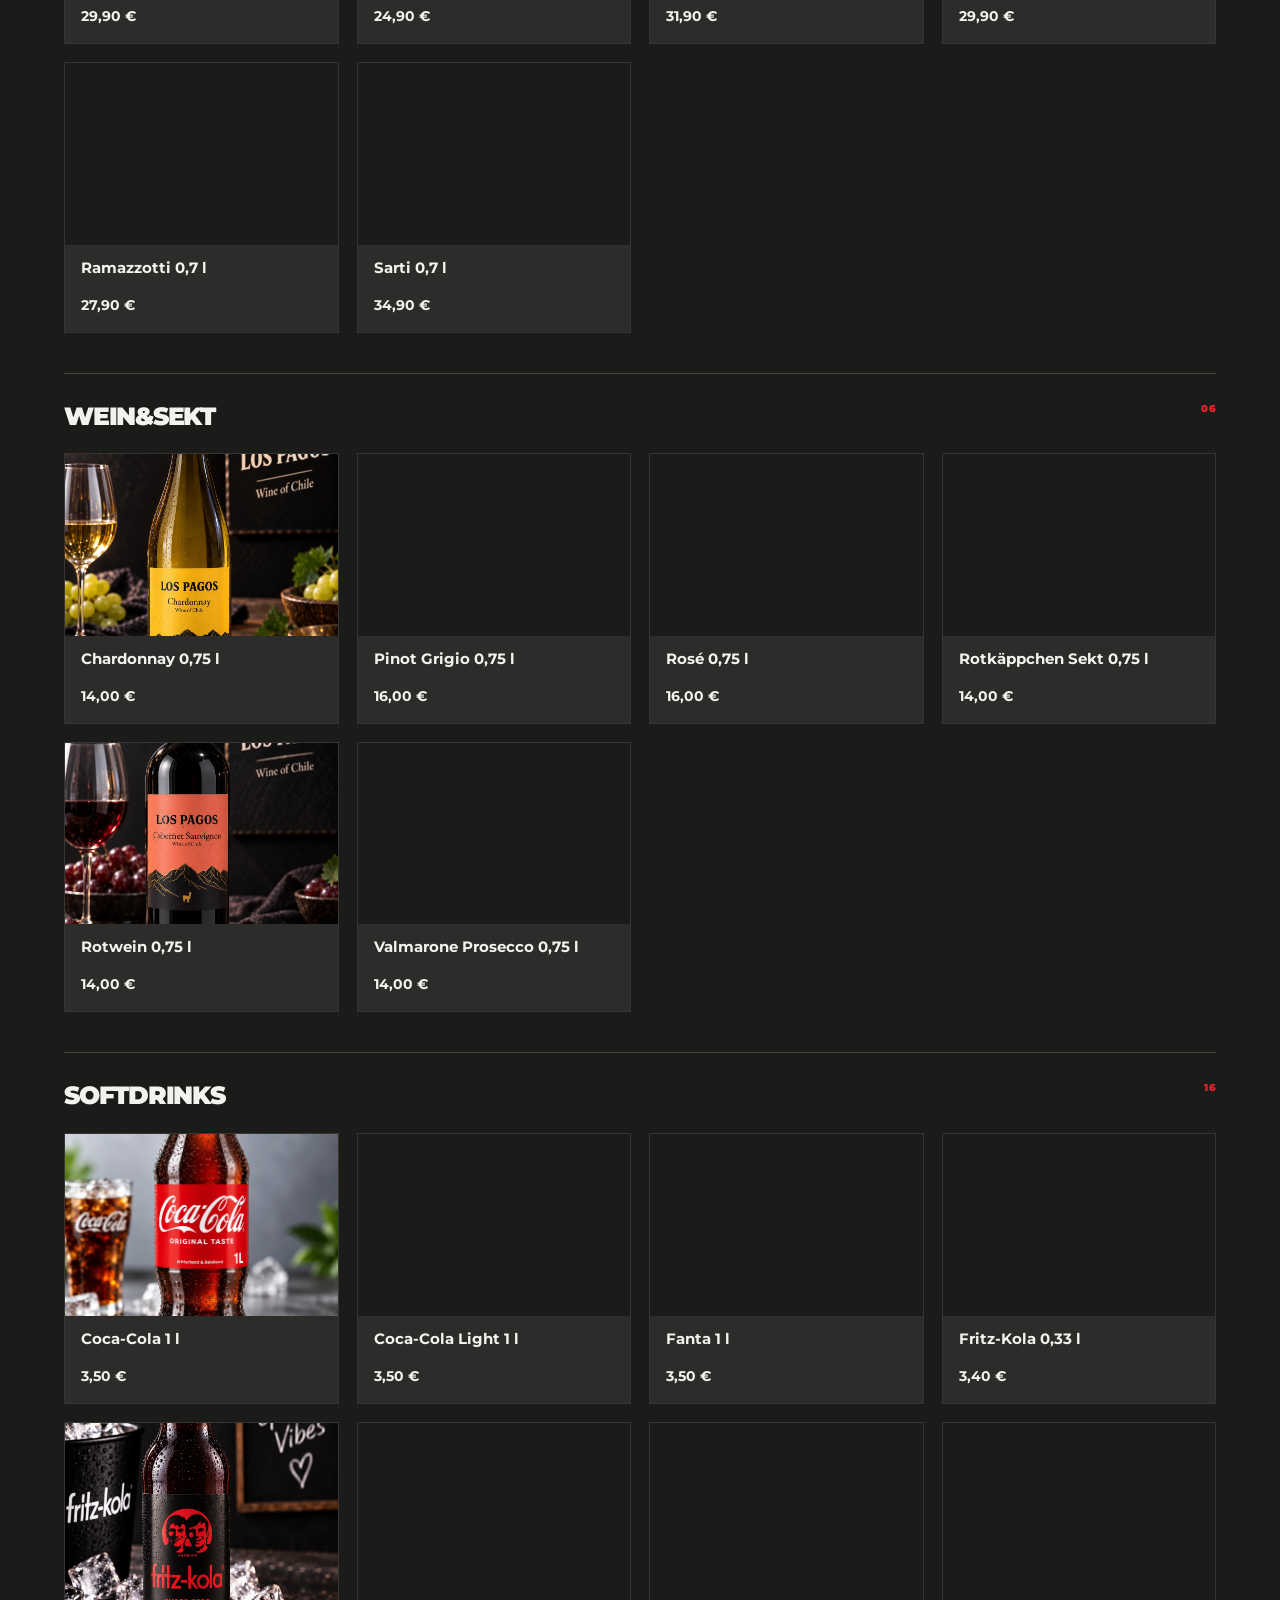
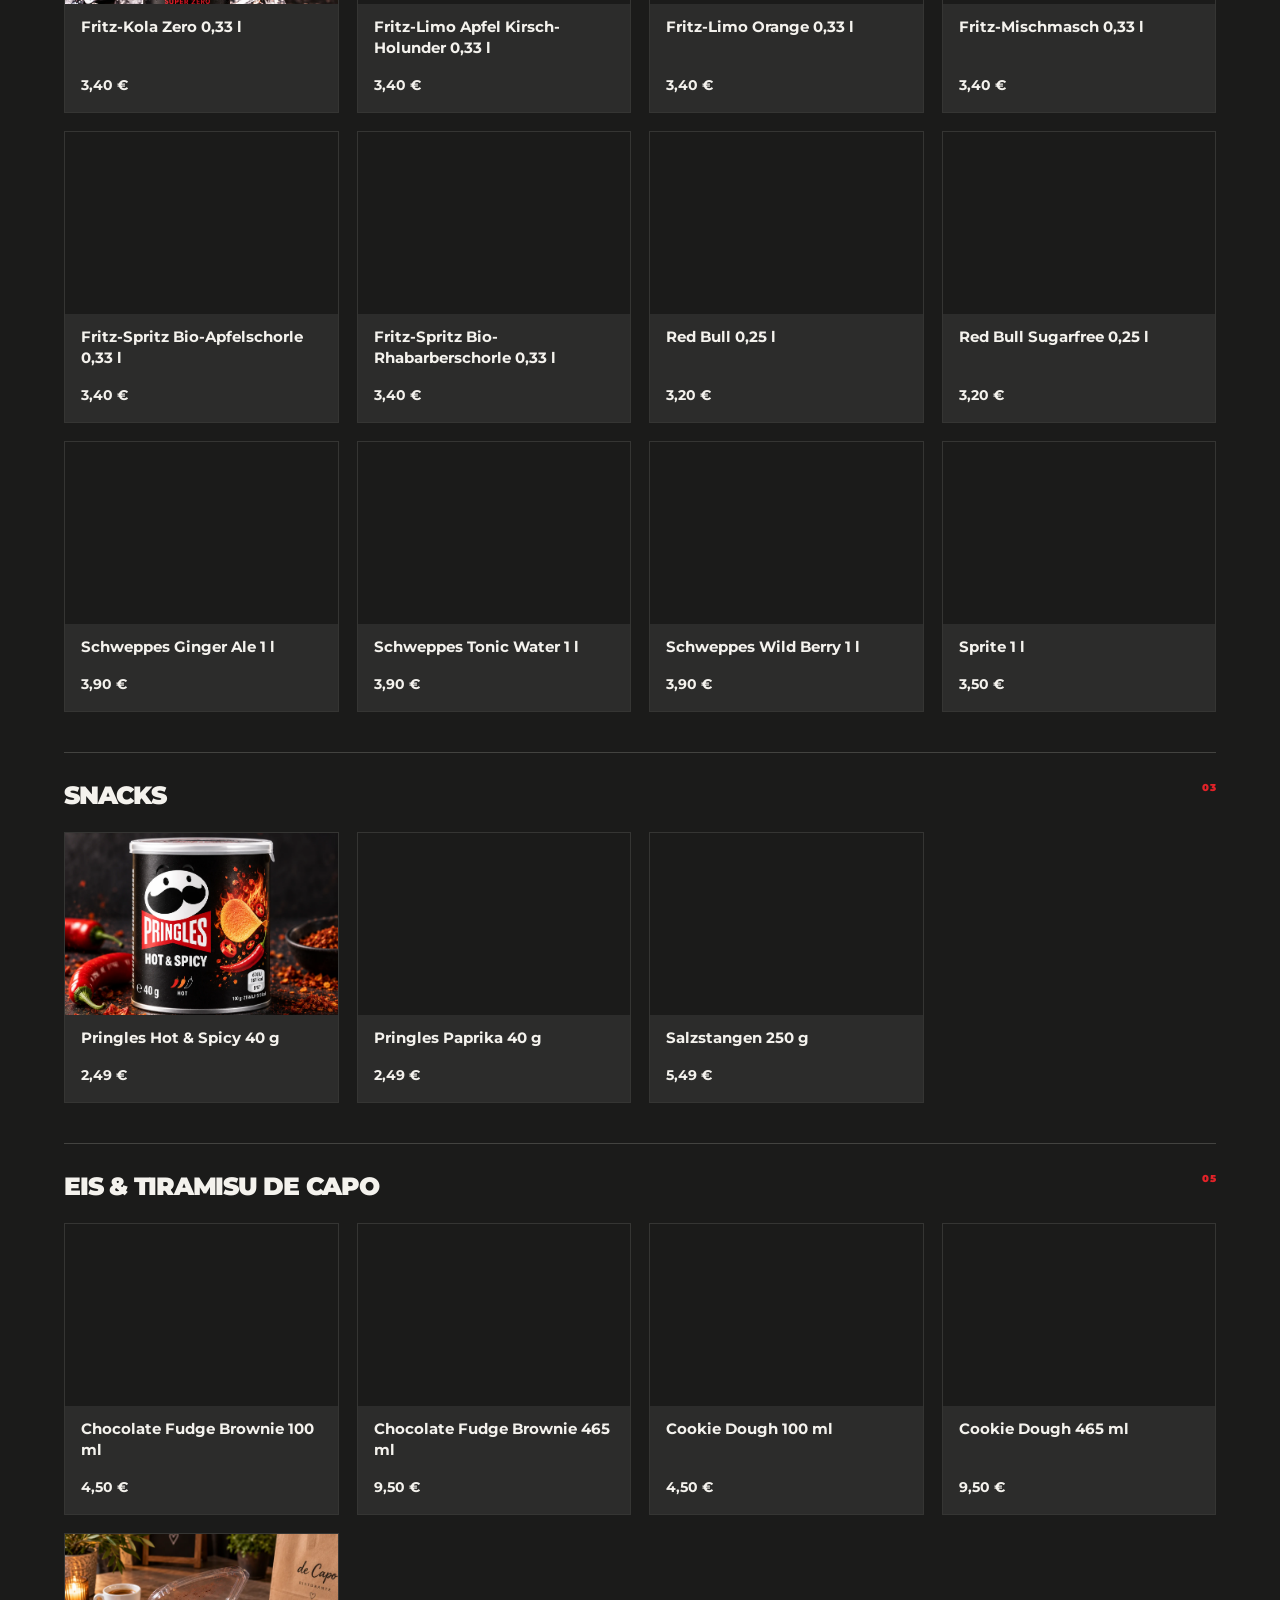
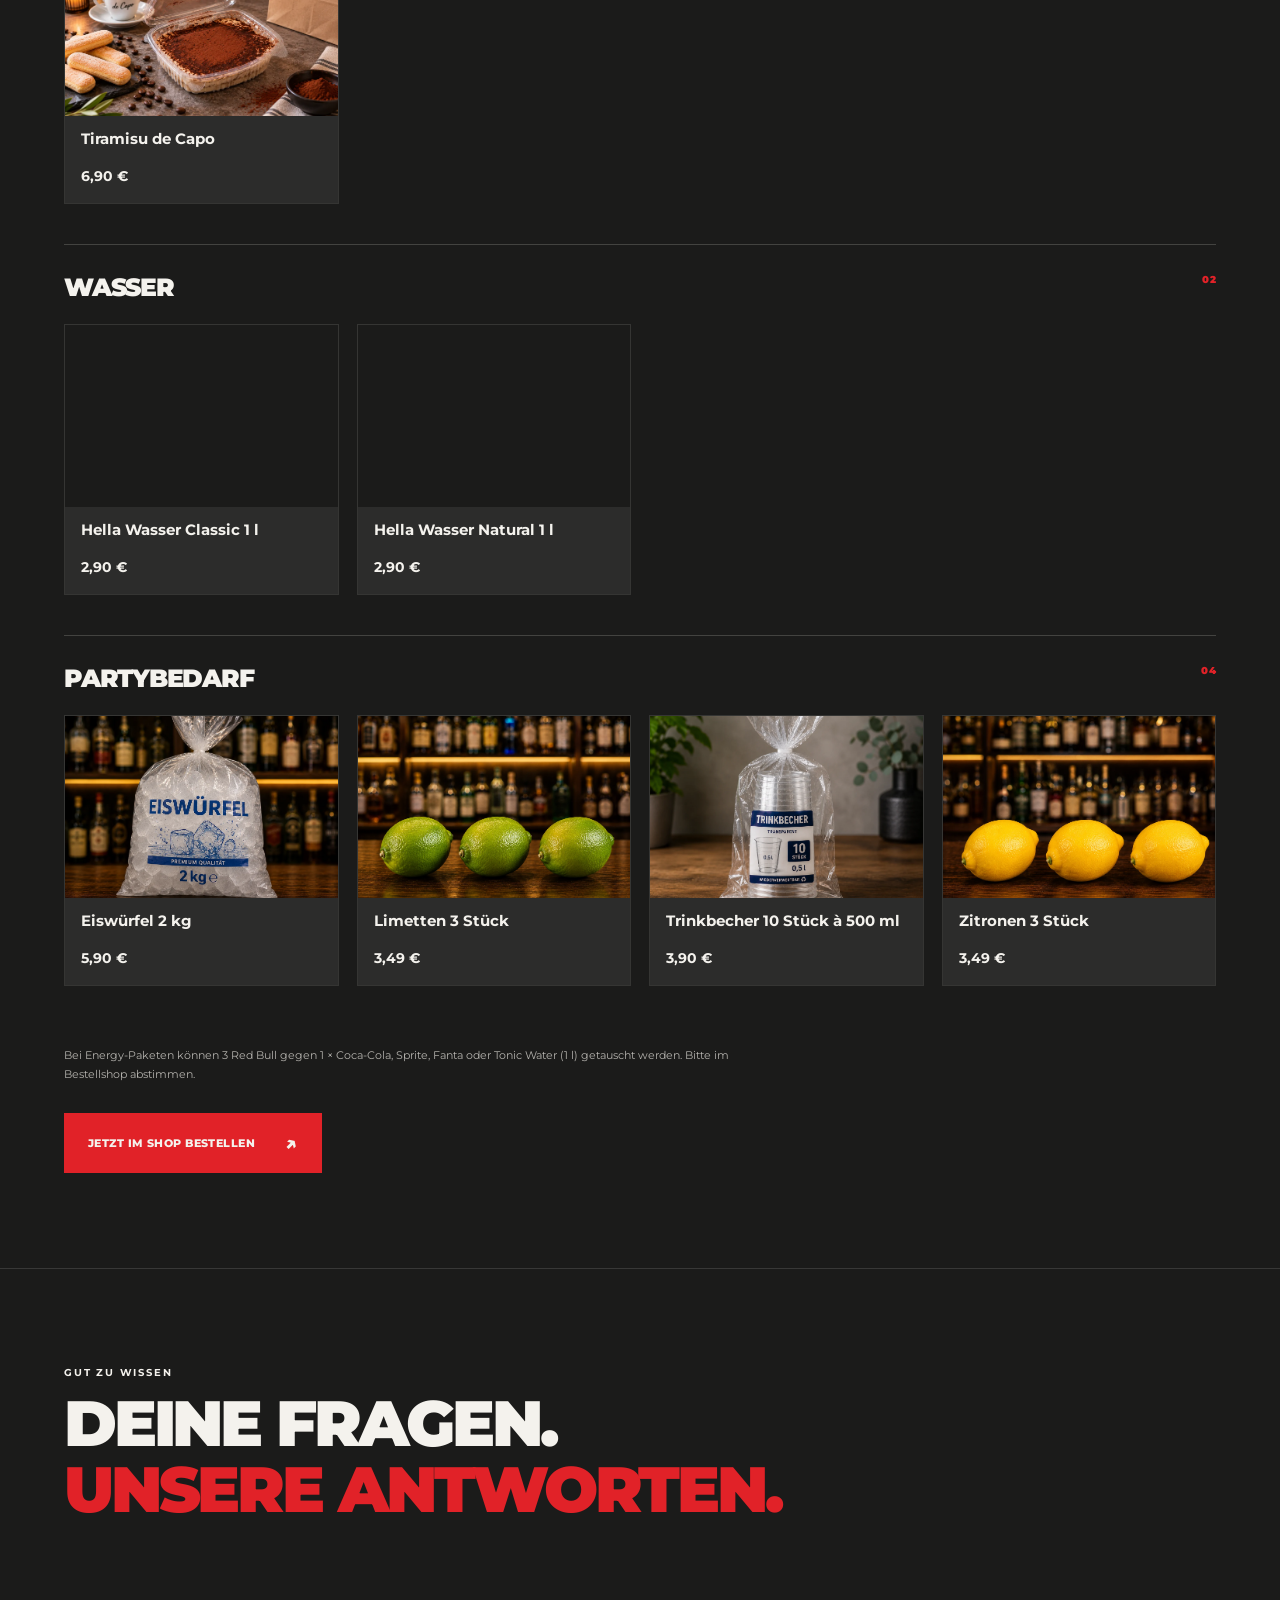
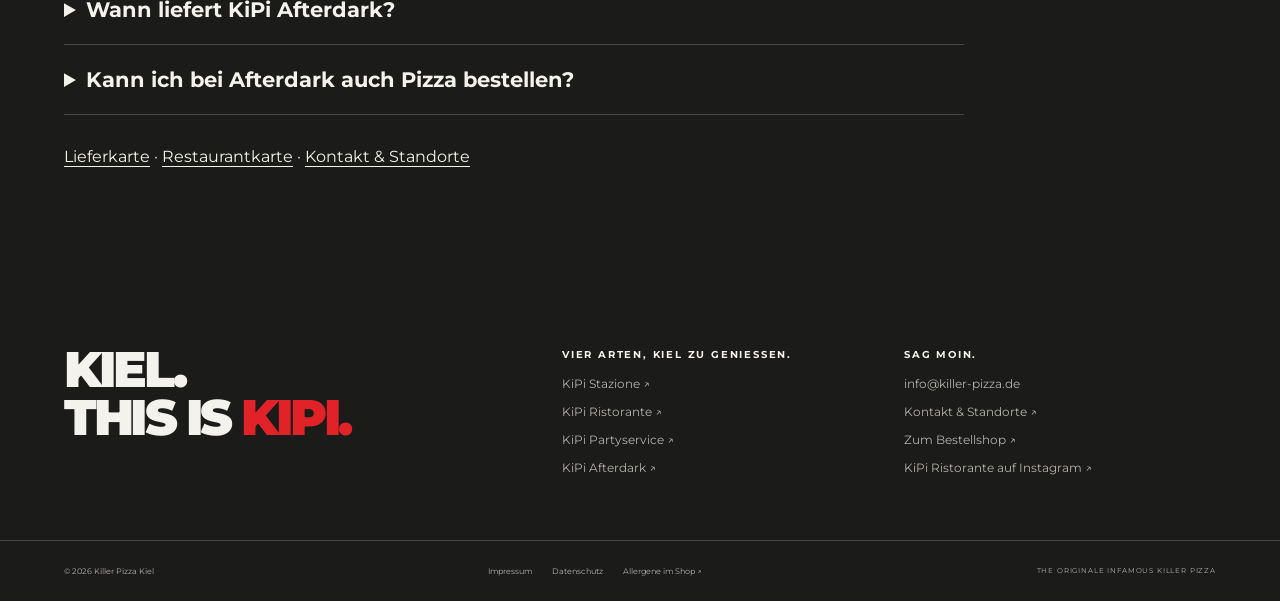
==== commit a91a940f: "Provide PNG and ICO favicons for Google and browsers" ====
--- a/afterdark.html
+++ b/afterdark.html
@@ -1,5 +1,5 @@
 <!doctype html>
-<html lang="de" data-page="afterdark" data-root="./"><head><meta charset="utf-8"><meta name="viewport" content="width=device-width, initial-scale=1"><meta name="theme-color" content="#1b1b1a"><title>Getränke Lieferservice Kiel | KiPi Afterdark</title><meta name="description" content="Drinks, Snacks und Partybedarf in Kiel liefern lassen. Mo–Do und So 11–23 Uhr, Fr und Sa 11–3 Uhr. Sortiment und Preise von KiPi Afterdark."><link rel="canonical" href="https://killer-pizza.de/afterdark.html"><meta name="robots" content="index,follow,max-image-preview:large"><meta property="og:locale" content="de_DE"><meta property="og:site_name" content="Killer Pizza Kiel"><meta property="og:type" content="website"><meta property="og:url" content="https://killer-pizza.de/afterdark.html"><meta property="og:title" content="Getränke Lieferservice Kiel | KiPi Afterdark"><meta property="og:description" content="Drinks, Snacks und Partybedarf in Kiel liefern lassen. Mo–Do und So 11–23 Uhr, Fr und Sa 11–3 Uhr. Sortiment und Preise von KiPi Afterdark."><meta property="og:image" content="https://killer-pizza.de/afterdark-delivery.jpg"><meta name="twitter:card" content="summary_large_image"><link rel="icon" type="image/svg+xml" sizes="any" href="/favicon.svg"><link rel="stylesheet" href="./styles.css?v=20261106a"><script type="application/ld+json">{"@context":"https://schema.org","@graph":[{"@type":"Organization","@id":"https://killer-pizza.de/#organization","name":"Killer Pizza Kiel","alternateName":"KiPi","url":"https://killer-pizza.de/","logo":"https://killer-pizza.de/kipi-logo.svg","email":"info@killer-pizza.de"},{"@type":"WebSite","@id":"https://killer-pizza.de/#website","url":"https://killer-pizza.de/","name":"Killer Pizza Kiel","alternateName":"KiPi","inLanguage":"de-DE","publisher":{"@id":"https://killer-pizza.de/#organization"}},{"@type":"WebPage","@id":"https://killer-pizza.de/afterdark.html#webpage","url":"https://killer-pizza.de/afterdark.html","name":"Getränke Lieferservice Kiel | KiPi Afterdark","description":"Drinks, Snacks und Partybedarf in Kiel liefern lassen. Mo–Do und So 11–23 Uhr, Fr und Sa 11–3 Uhr. Sortiment und Preise von KiPi Afterdark.","inLanguage":"de-DE","isPartOf":{"@id":"https://killer-pizza.de/#website"},"about":{"@id":"https://killer-pizza.de/#organization"}},{"@type":"BreadcrumbList","itemListElement":[{"@type":"ListItem","position":1,"name":"Killer Pizza Kiel","item":"https://killer-pizza.de/"},{"@type":"ListItem","position":2,"name":"Getränke Lieferservice Kiel","item":"https://killer-pizza.de/afterdark.html"}]},{"@type":"Service","name":"KiPi Afterdark Getränke- und Partylieferservice","url":"https://killer-pizza.de/afterdark.html","serviceType":"Getränkelieferdienst","areaServed":{"@type":"City","name":"Kiel"},"provider":{"@id":"https://killer-pizza.de/#organization"},"hoursAvailable":[{"@type":"OpeningHoursSpecification","dayOfWeek":["Monday","Tuesday","Wednesday","Thursday","Sunday"],"opens":"11:00","closes":"23:00"},{"@type":"OpeningHoursSpecification","dayOfWeek":["Friday","Saturday"],"opens":"11:00","closes":"03:00"}]}]}</script><script defer src="./prices.js?v=20261106a"></script><script defer src="./app.js?v=20261106a"></script></head><body><div id="app"><a class="skip" href="#main">Zum Inhalt</a><header><a class="brand" href="./" aria-label="KiPi — Startseite"><img  src="./kipi-logo.svg" alt="KiPi" width="1000" height="600"><span class="brand-tagline">KIEL,<br>DAS IST KIPI.</span></a><nav aria-label="Hauptnavigation" id="navigation"><a  href="./stazione.html">Stazione</a><a  href="./ristorante.html">Ristorante</a><a  href="./partyservice.html">Partyservice</a><a aria-current="page" href="./afterdark.html">Afterdark</a><a href="./kontakt.html">Kontakt</a></nav><a class="header-order" href="https://shop.liefersoft.de/killer-pizza-kawamustafa-gbr-24103-77?disableRedirect=true">Bestellen <span aria-hidden="true">↗</span></a><button class="menu-toggle" aria-expanded="false" aria-controls="navigation" aria-label="Menü öffnen"><span></span><span></span></button></header><main id="main"><section class="detail-hero cinematic-detail location-hero night" data-active-scene="afterdark"><div class="night-backdrop" style="background-image:url('./afterdark-delivery.jpg')" aria-hidden="true"></div><a class="back" href="./">← ALLE KIPI-BEREICHE</a><div class="detail-heading"><div><p class="eyebrow">°4 / Late Night Drinks. Night Delivery.</p><h1>KIPI<br><span>Afterdark.</span></h1><p class="detail-intro">Dein Nachschub. Bis tief in die Nacht.</p><p class="detail-desc">Dein Getränke- und Partylieferservice in Kiel: kalte Drinks, Snacks, Eis und Party-Pakete direkt zu dir. Sieben Tage die Woche – und freitags und samstags bis 3 Uhr.</p><div class="actions"><a class="button " href="https://shop.liefersoft.de/killer-pizza-kawamustafa-gbr-24103-77?disableRedirect=true">Zum Bestellshop<span aria-hidden="true">↗</span></a><a class="button secondary" href="#sortiment">Sortiment & Preise<span aria-hidden="true">↗</span></a></div><div class="afterdark-schedule"><div class="afterdark-hours"><p><span>Montags bis donnerstags und sonntags</span><span>11 bis 23 Uhr</span></p><p class="weekend-hours"><strong>Freitag und Samstag</strong><span>11 bis 3 Uhr</span></p></div><span class="age-stamp"><span>ALKOHOL</span><strong>AB 18</strong><span>JAHREN</span></span></div></div></div></section><section class="price-section section" id="sortiment"><div class="section-heading"><div><p class="eyebrow">MIDNIGHT EXPRESS / DIE KARTE</p><h2>DEINE NACHT.<br><em>DEIN NACHSCHUB.</em></h2></div><p>Alle Preise inklusive Umsatzsteuer.<br>Pfand gegebenenfalls zusätzlich.<br>Verfügbarkeit und Lieferkosten im Bestellshop.</p></div><label class="search-label" for="price-search">Was brauchst du für die Nacht?</label><input id="price-search" type="search" placeholder="Drink, Snack oder Paket suchen …"><div class="price-filters" role="group" aria-label="Sortiment filtern"><button class="active" data-filter="Alle" aria-pressed="true">Alles</button><button data-filter="Bier" aria-pressed="false">Bier</button><button data-filter="Spirituosen-Pakete" aria-pressed="false">Spirituosen-Pakete</button><button data-filter="Spirituosen" aria-pressed="false">Spirituosen</button><button data-filter="Schnaps" aria-pressed="false">Schnaps</button><button data-filter="Aperitif" aria-pressed="false">Aperitif</button><button data-filter="Wein&Sekt" aria-pressed="false">Wein&Sekt</button><button data-filter="Softdrinks" aria-pressed="false">Softdrinks</button><button data-filter="Snacks" aria-pressed="false">Snacks</button><button data-filter="Eis & Tiramisu de Capo" aria-pressed="false">Eis & Tiramisu de Capo</button><button data-filter="Wasser" aria-pressed="false">Wasser</button><button data-filter="Partybedarf" aria-pressed="false">Partybedarf</button></div><p class="no-results" hidden>Kein Treffer. Versuch einen anderen Suchbegriff.</p><div class="price-groups"><section class="price-group" data-category="Bier"><h3>Bier<span>08</span></h3><div><article class="price-item" data-search="astra urtyp 6 × 0,33 l "><img class="price-photo" src="./shop-afterdark-astra-urtyp-6-0-33-l.webp" alt="Astra Urtyp 6 × 0,33 l" loading="lazy" decoding="async"><div><h4>Astra Urtyp 6 × 0,33 l</h4><p></p></div><strong>17,40 €</strong></article><article class="price-item" data-search="beck's pils 6 × 0,33 l "><img class="price-photo" src="./shop-afterdark-beck-s-pils-6-0-33-l.webp" alt="Beck&#39;s Pils 6 × 0,33 l" loading="lazy" decoding="async"><div><h4>Beck's Pils 6 × 0,33 l</h4><p></p></div><strong>17,40 €</strong></article><article class="price-item" data-search="bitburger 0,0 % alkoholfrei 6 × 0,33 l "><img class="price-photo" src="./shop-afterdark-bitburger-0-0-alkoholfrei-6-0-33-l.webp" alt="Bitburger 0,0 % alkoholfrei 6 × 0,33 l" loading="lazy" decoding="async"><div><h4>Bitburger 0,0 % alkoholfrei 6 × 0,33 l</h4><p></p></div><strong>17,40 €</strong></article><article class="price-item" data-search="carlsberg 6 × 0,33 l "><img class="price-photo" src="./shop-afterdark-carlsberg-6-0-33-l.webp" alt="Carlsberg 6 × 0,33 l" loading="lazy" decoding="async"><div><h4>Carlsberg 6 × 0,33 l</h4><p></p></div><strong>17,40 €</strong></article><article class="price-item" data-search="corona 6 × 0,355 l "><img class="price-photo" src="./shop-afterdark-corona-6-0-355-l.webp" alt="Corona 6 × 0,355 l" loading="lazy" decoding="async"><div><h4>Corona 6 × 0,355 l</h4><p></p></div><strong>21,00 €</strong></article><article class="price-item" data-search="desperados 6 × 0,33 l "><img class="price-photo" src="./shop-afterdark-desperados-6-0-33-l.webp" alt="Desperados 6 × 0,33 l" loading="lazy" decoding="async"><div><h4>Desperados 6 × 0,33 l</h4><p></p></div><strong>21,60 €</strong></article><article class="price-item" data-search="flensburger pils 6 × 0,33 l "><img class="price-photo" src="./shop-afterdark-flensburger-pils-6-0-33-l.webp" alt="Flensburger Pils 6 × 0,33 l" loading="lazy" decoding="async"><div><h4>Flensburger Pils 6 × 0,33 l</h4><p></p></div><strong>18,00 €</strong></article><article class="price-item" data-search="heineken 6 × 0,33 l "><img class="price-photo" src="./shop-afterdark-heineken-6-0-33-l.webp" alt="Heineken 6 × 0,33 l" loading="lazy" decoding="async"><div><h4>Heineken 6 × 0,33 l</h4><p></p></div><strong>18,00 €</strong></article></div></section><section class="price-group" data-category="Spirituosen-Pakete"><h3>Spirituosen-Pakete<span>10</span></h3><div><article class="price-item" data-search="absolut-energy-paket 1 × absolut 0,7 l + 6 × red bull + eiswürfel 2 kg
+<html lang="de" data-page="afterdark" data-root="./"><head><meta charset="utf-8"><meta name="viewport" content="width=device-width, initial-scale=1"><meta name="theme-color" content="#1b1b1a"><title>Getränke Lieferservice Kiel | KiPi Afterdark</title><meta name="description" content="Drinks, Snacks und Partybedarf in Kiel liefern lassen. Mo–Do und So 11–23 Uhr, Fr und Sa 11–3 Uhr. Sortiment und Preise von KiPi Afterdark."><link rel="canonical" href="https://killer-pizza.de/afterdark.html"><meta name="robots" content="index,follow,max-image-preview:large"><meta property="og:locale" content="de_DE"><meta property="og:site_name" content="Killer Pizza Kiel"><meta property="og:type" content="website"><meta property="og:url" content="https://killer-pizza.de/afterdark.html"><meta property="og:title" content="Getränke Lieferservice Kiel | KiPi Afterdark"><meta property="og:description" content="Drinks, Snacks und Partybedarf in Kiel liefern lassen. Mo–Do und So 11–23 Uhr, Fr und Sa 11–3 Uhr. Sortiment und Preise von KiPi Afterdark."><meta property="og:image" content="https://killer-pizza.de/afterdark-delivery.jpg"><meta name="twitter:card" content="summary_large_image"><link rel="icon" type="image/png" sizes="512x512" href="/favicon.png"><link rel="shortcut icon" href="/favicon.ico"><link rel="apple-touch-icon" sizes="180x180" href="/apple-touch-icon.png"><link rel="stylesheet" href="./styles.css?v=20261106a"><script type="application/ld+json">{"@context":"https://schema.org","@graph":[{"@type":"Organization","@id":"https://killer-pizza.de/#organization","name":"Killer Pizza Kiel","alternateName":"KiPi","url":"https://killer-pizza.de/","logo":"https://killer-pizza.de/kipi-logo.svg","email":"info@killer-pizza.de"},{"@type":"WebSite","@id":"https://killer-pizza.de/#website","url":"https://killer-pizza.de/","name":"Killer Pizza Kiel","alternateName":"KiPi","inLanguage":"de-DE","publisher":{"@id":"https://killer-pizza.de/#organization"}},{"@type":"WebPage","@id":"https://killer-pizza.de/afterdark.html#webpage","url":"https://killer-pizza.de/afterdark.html","name":"Getränke Lieferservice Kiel | KiPi Afterdark","description":"Drinks, Snacks und Partybedarf in Kiel liefern lassen. Mo–Do und So 11–23 Uhr, Fr und Sa 11–3 Uhr. Sortiment und Preise von KiPi Afterdark.","inLanguage":"de-DE","isPartOf":{"@id":"https://killer-pizza.de/#website"},"about":{"@id":"https://killer-pizza.de/#organization"}},{"@type":"BreadcrumbList","itemListElement":[{"@type":"ListItem","position":1,"name":"Killer Pizza Kiel","item":"https://killer-pizza.de/"},{"@type":"ListItem","position":2,"name":"Getränke Lieferservice Kiel","item":"https://killer-pizza.de/afterdark.html"}]},{"@type":"Service","name":"KiPi Afterdark Getränke- und Partylieferservice","url":"https://killer-pizza.de/afterdark.html","serviceType":"Getränkelieferdienst","areaServed":{"@type":"City","name":"Kiel"},"provider":{"@id":"https://killer-pizza.de/#organization"},"hoursAvailable":[{"@type":"OpeningHoursSpecification","dayOfWeek":["Monday","Tuesday","Wednesday","Thursday","Sunday"],"opens":"11:00","closes":"23:00"},{"@type":"OpeningHoursSpecification","dayOfWeek":["Friday","Saturday"],"opens":"11:00","closes":"03:00"}]}]}</script><script defer src="./prices.js?v=20261106a"></script><script defer src="./app.js?v=20261106a"></script></head><body><div id="app"><a class="skip" href="#main">Zum Inhalt</a><header><a class="brand" href="./" aria-label="KiPi — Startseite"><img  src="./kipi-logo.svg" alt="KiPi" width="1000" height="600"><span class="brand-tagline">KIEL,<br>DAS IST KIPI.</span></a><nav aria-label="Hauptnavigation" id="navigation"><a  href="./stazione.html">Stazione</a><a  href="./ristorante.html">Ristorante</a><a  href="./partyservice.html">Partyservice</a><a aria-current="page" href="./afterdark.html">Afterdark</a><a href="./kontakt.html">Kontakt</a></nav><a class="header-order" href="https://shop.liefersoft.de/killer-pizza-kawamustafa-gbr-24103-77?disableRedirect=true">Bestellen <span aria-hidden="true">↗</span></a><button class="menu-toggle" aria-expanded="false" aria-controls="navigation" aria-label="Menü öffnen"><span></span><span></span></button></header><main id="main"><section class="detail-hero cinematic-detail location-hero night" data-active-scene="afterdark"><div class="night-backdrop" style="background-image:url('./afterdark-delivery.jpg')" aria-hidden="true"></div><a class="back" href="./">← ALLE KIPI-BEREICHE</a><div class="detail-heading"><div><p class="eyebrow">°4 / Late Night Drinks. Night Delivery.</p><h1>KIPI<br><span>Afterdark.</span></h1><p class="detail-intro">Dein Nachschub. Bis tief in die Nacht.</p><p class="detail-desc">Dein Getränke- und Partylieferservice in Kiel: kalte Drinks, Snacks, Eis und Party-Pakete direkt zu dir. Sieben Tage die Woche – und freitags und samstags bis 3 Uhr.</p><div class="actions"><a class="button " href="https://shop.liefersoft.de/killer-pizza-kawamustafa-gbr-24103-77?disableRedirect=true">Zum Bestellshop<span aria-hidden="true">↗</span></a><a class="button secondary" href="#sortiment">Sortiment & Preise<span aria-hidden="true">↗</span></a></div><div class="afterdark-schedule"><div class="afterdark-hours"><p><span>Montags bis donnerstags und sonntags</span><span>11 bis 23 Uhr</span></p><p class="weekend-hours"><strong>Freitag und Samstag</strong><span>11 bis 3 Uhr</span></p></div><span class="age-stamp"><span>ALKOHOL</span><strong>AB 18</strong><span>JAHREN</span></span></div></div></div></section><section class="price-section section" id="sortiment"><div class="section-heading"><div><p class="eyebrow">MIDNIGHT EXPRESS / DIE KARTE</p><h2>DEINE NACHT.<br><em>DEIN NACHSCHUB.</em></h2></div><p>Alle Preise inklusive Umsatzsteuer.<br>Pfand gegebenenfalls zusätzlich.<br>Verfügbarkeit und Lieferkosten im Bestellshop.</p></div><label class="search-label" for="price-search">Was brauchst du für die Nacht?</label><input id="price-search" type="search" placeholder="Drink, Snack oder Paket suchen …"><div class="price-filters" role="group" aria-label="Sortiment filtern"><button class="active" data-filter="Alle" aria-pressed="true">Alles</button><button data-filter="Bier" aria-pressed="false">Bier</button><button data-filter="Spirituosen-Pakete" aria-pressed="false">Spirituosen-Pakete</button><button data-filter="Spirituosen" aria-pressed="false">Spirituosen</button><button data-filter="Schnaps" aria-pressed="false">Schnaps</button><button data-filter="Aperitif" aria-pressed="false">Aperitif</button><button data-filter="Wein&Sekt" aria-pressed="false">Wein&Sekt</button><button data-filter="Softdrinks" aria-pressed="false">Softdrinks</button><button data-filter="Snacks" aria-pressed="false">Snacks</button><button data-filter="Eis & Tiramisu de Capo" aria-pressed="false">Eis & Tiramisu de Capo</button><button data-filter="Wasser" aria-pressed="false">Wasser</button><button data-filter="Partybedarf" aria-pressed="false">Partybedarf</button></div><p class="no-results" hidden>Kein Treffer. Versuch einen anderen Suchbegriff.</p><div class="price-groups"><section class="price-group" data-category="Bier"><h3>Bier<span>08</span></h3><div><article class="price-item" data-search="astra urtyp 6 × 0,33 l "><img class="price-photo" src="./shop-afterdark-astra-urtyp-6-0-33-l.webp" alt="Astra Urtyp 6 × 0,33 l" loading="lazy" decoding="async"><div><h4>Astra Urtyp 6 × 0,33 l</h4><p></p></div><strong>17,40 €</strong></article><article class="price-item" data-search="beck's pils 6 × 0,33 l "><img class="price-photo" src="./shop-afterdark-beck-s-pils-6-0-33-l.webp" alt="Beck&#39;s Pils 6 × 0,33 l" loading="lazy" decoding="async"><div><h4>Beck's Pils 6 × 0,33 l</h4><p></p></div><strong>17,40 €</strong></article><article class="price-item" data-search="bitburger 0,0 % alkoholfrei 6 × 0,33 l "><img class="price-photo" src="./shop-afterdark-bitburger-0-0-alkoholfrei-6-0-33-l.webp" alt="Bitburger 0,0 % alkoholfrei 6 × 0,33 l" loading="lazy" decoding="async"><div><h4>Bitburger 0,0 % alkoholfrei 6 × 0,33 l</h4><p></p></div><strong>17,40 €</strong></article><article class="price-item" data-search="carlsberg 6 × 0,33 l "><img class="price-photo" src="./shop-afterdark-carlsberg-6-0-33-l.webp" alt="Carlsberg 6 × 0,33 l" loading="lazy" decoding="async"><div><h4>Carlsberg 6 × 0,33 l</h4><p></p></div><strong>17,40 €</strong></article><article class="price-item" data-search="corona 6 × 0,355 l "><img class="price-photo" src="./shop-afterdark-corona-6-0-355-l.webp" alt="Corona 6 × 0,355 l" loading="lazy" decoding="async"><div><h4>Corona 6 × 0,355 l</h4><p></p></div><strong>21,00 €</strong></article><article class="price-item" data-search="desperados 6 × 0,33 l "><img class="price-photo" src="./shop-afterdark-desperados-6-0-33-l.webp" alt="Desperados 6 × 0,33 l" loading="lazy" decoding="async"><div><h4>Desperados 6 × 0,33 l</h4><p></p></div><strong>21,60 €</strong></article><article class="price-item" data-search="flensburger pils 6 × 0,33 l "><img class="price-photo" src="./shop-afterdark-flensburger-pils-6-0-33-l.webp" alt="Flensburger Pils 6 × 0,33 l" loading="lazy" decoding="async"><div><h4>Flensburger Pils 6 × 0,33 l</h4><p></p></div><strong>18,00 €</strong></article><article class="price-item" data-search="heineken 6 × 0,33 l "><img class="price-photo" src="./shop-afterdark-heineken-6-0-33-l.webp" alt="Heineken 6 × 0,33 l" loading="lazy" decoding="async"><div><h4>Heineken 6 × 0,33 l</h4><p></p></div><strong>18,00 €</strong></article></div></section><section class="price-group" data-category="Spirituosen-Pakete"><h3>Spirituosen-Pakete<span>10</span></h3><div><article class="price-item" data-search="absolut-energy-paket 1 × absolut 0,7 l + 6 × red bull + eiswürfel 2 kg
 
 "><img class="price-photo" src="./shop-afterdark-absolut-energy-paket.webp" alt="Absolut-Energy-Paket" loading="lazy" decoding="async"><div><h4>Absolut-Energy-Paket</h4><p>1 × Absolut 0,7 l + 6 × Red Bull + Eiswürfel 2 kg
 
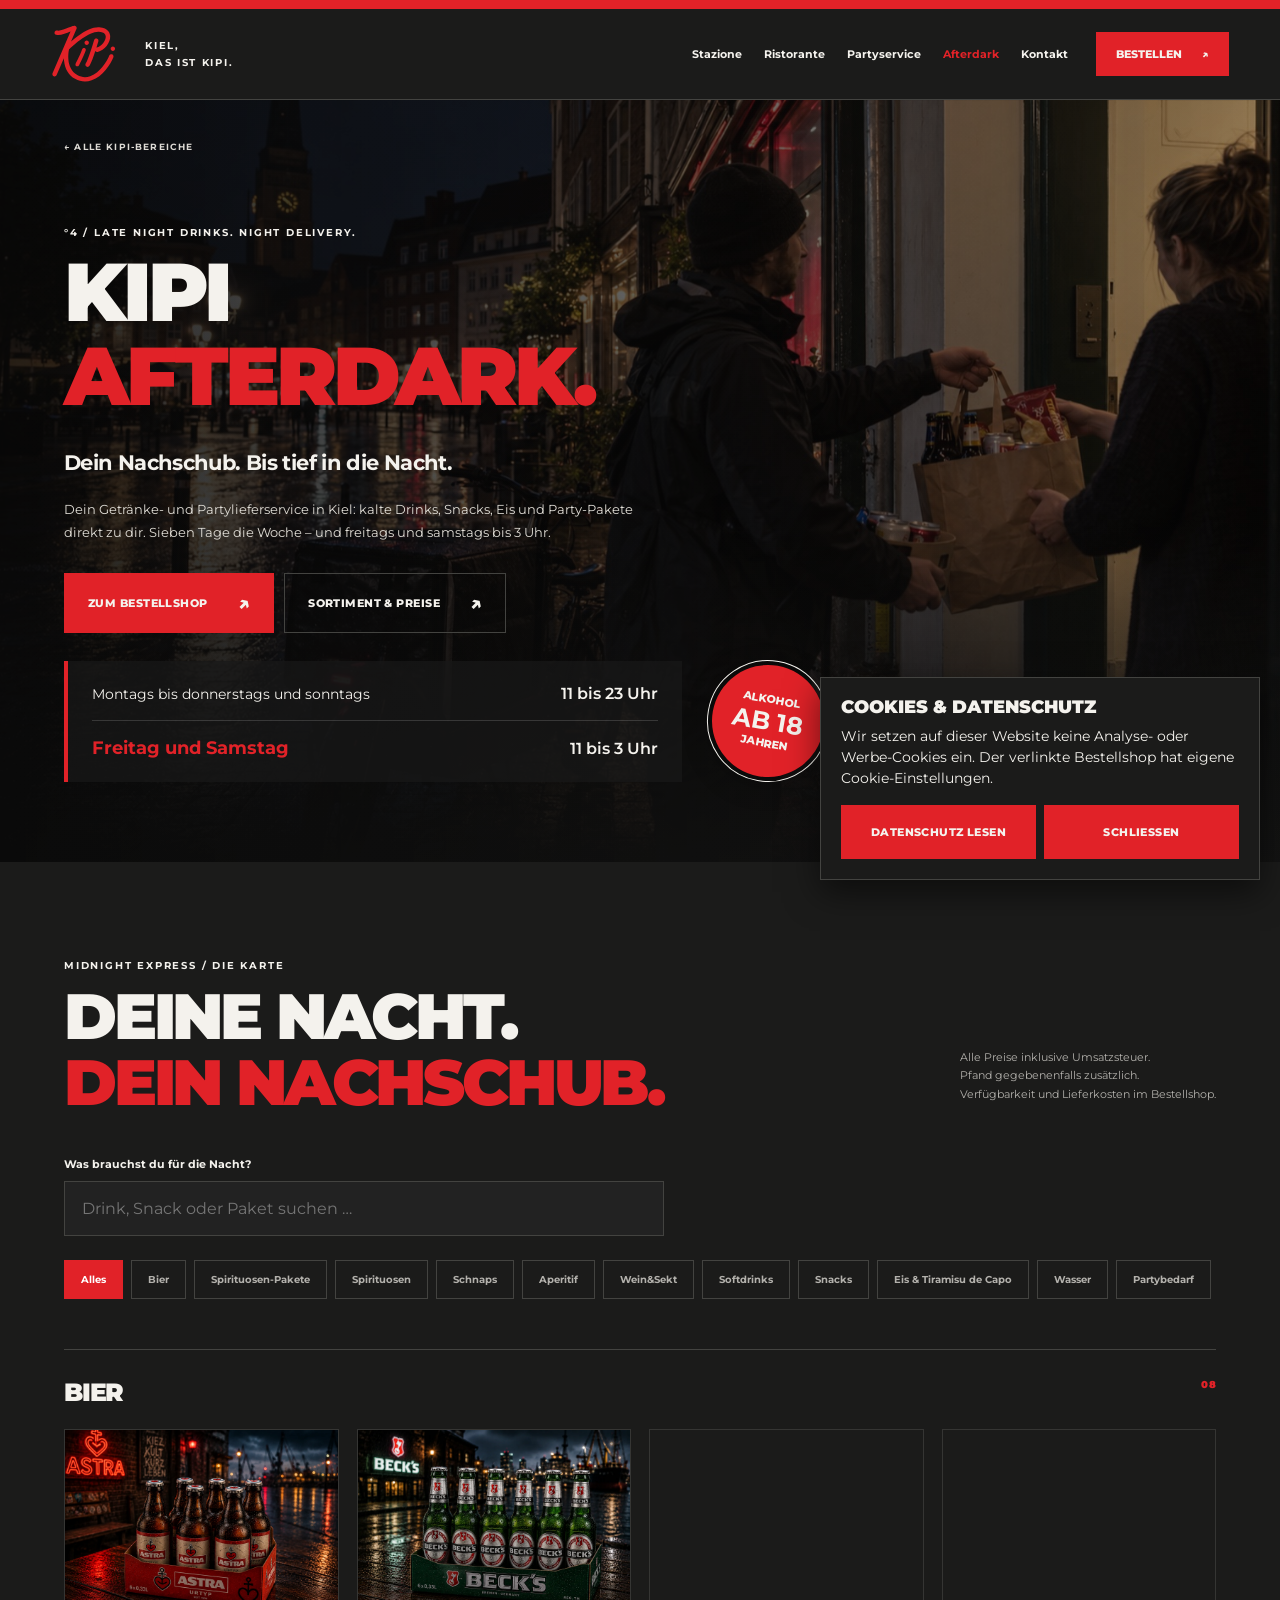
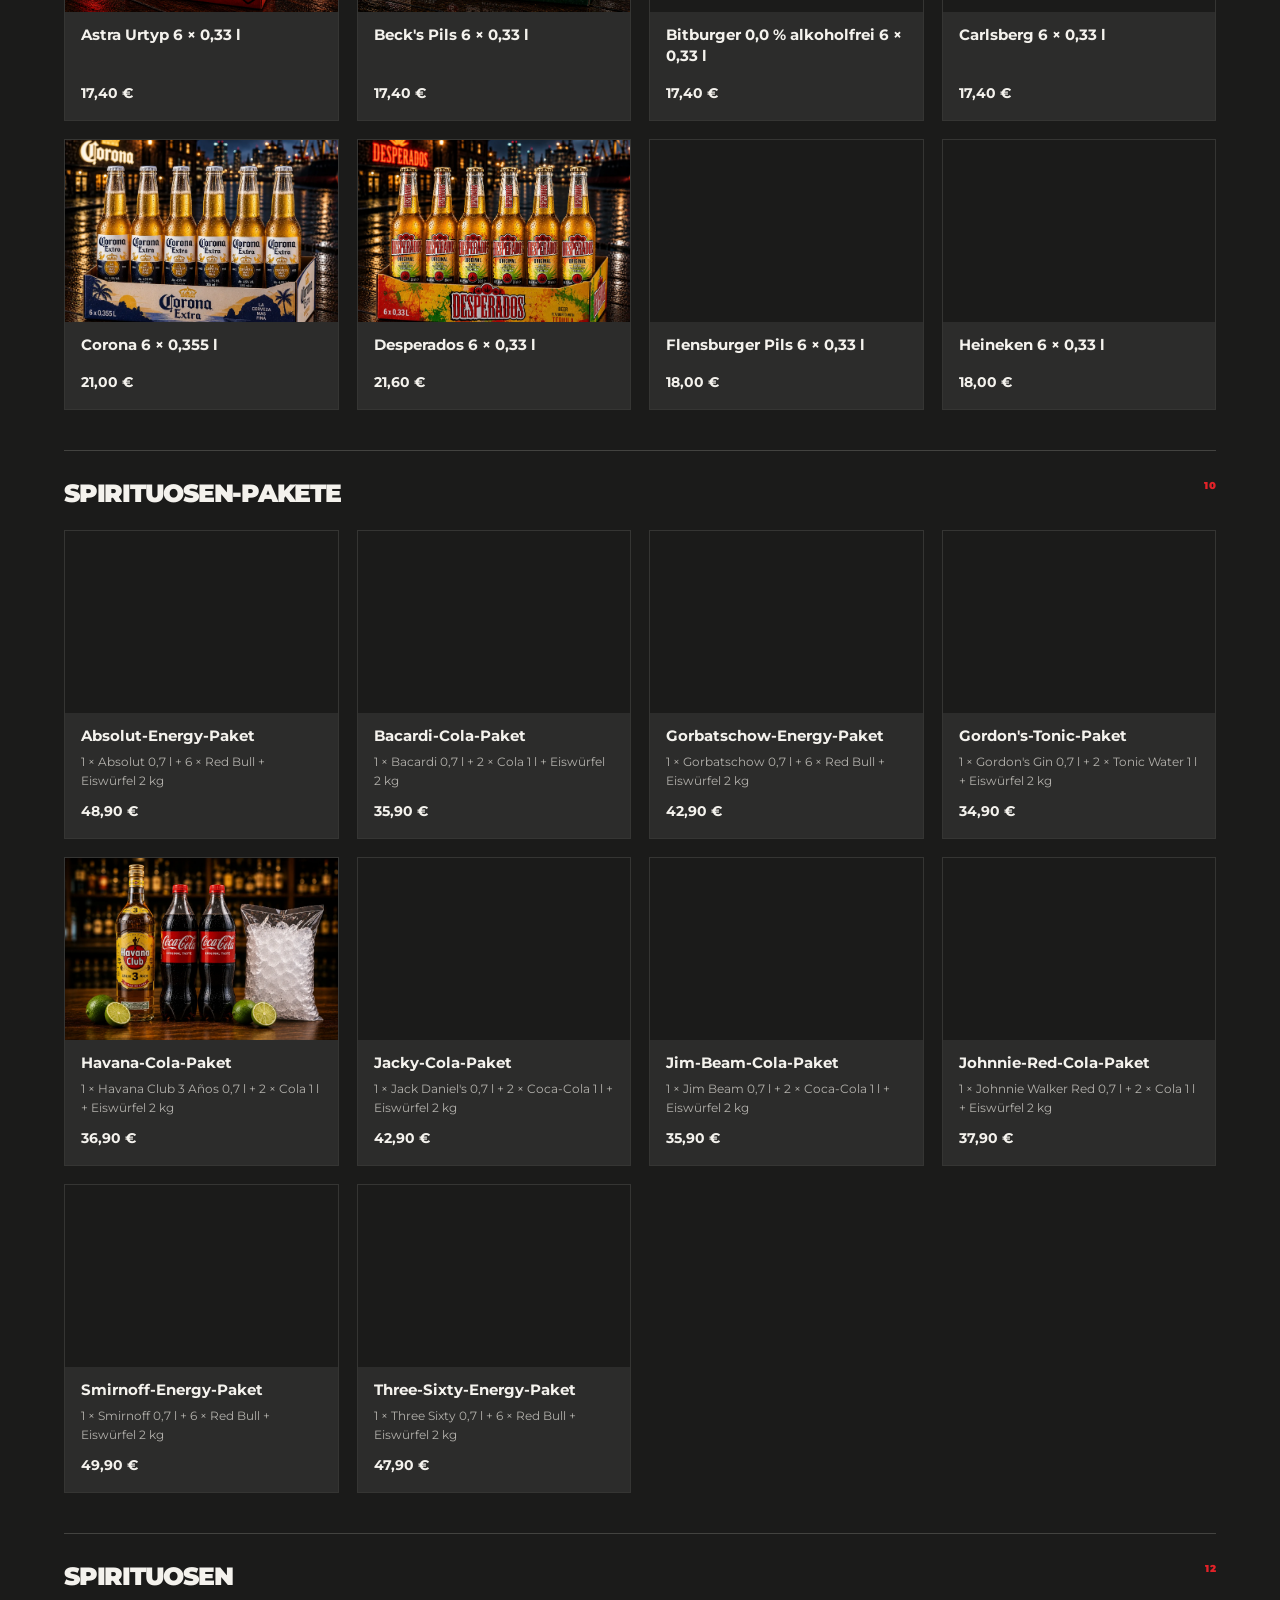
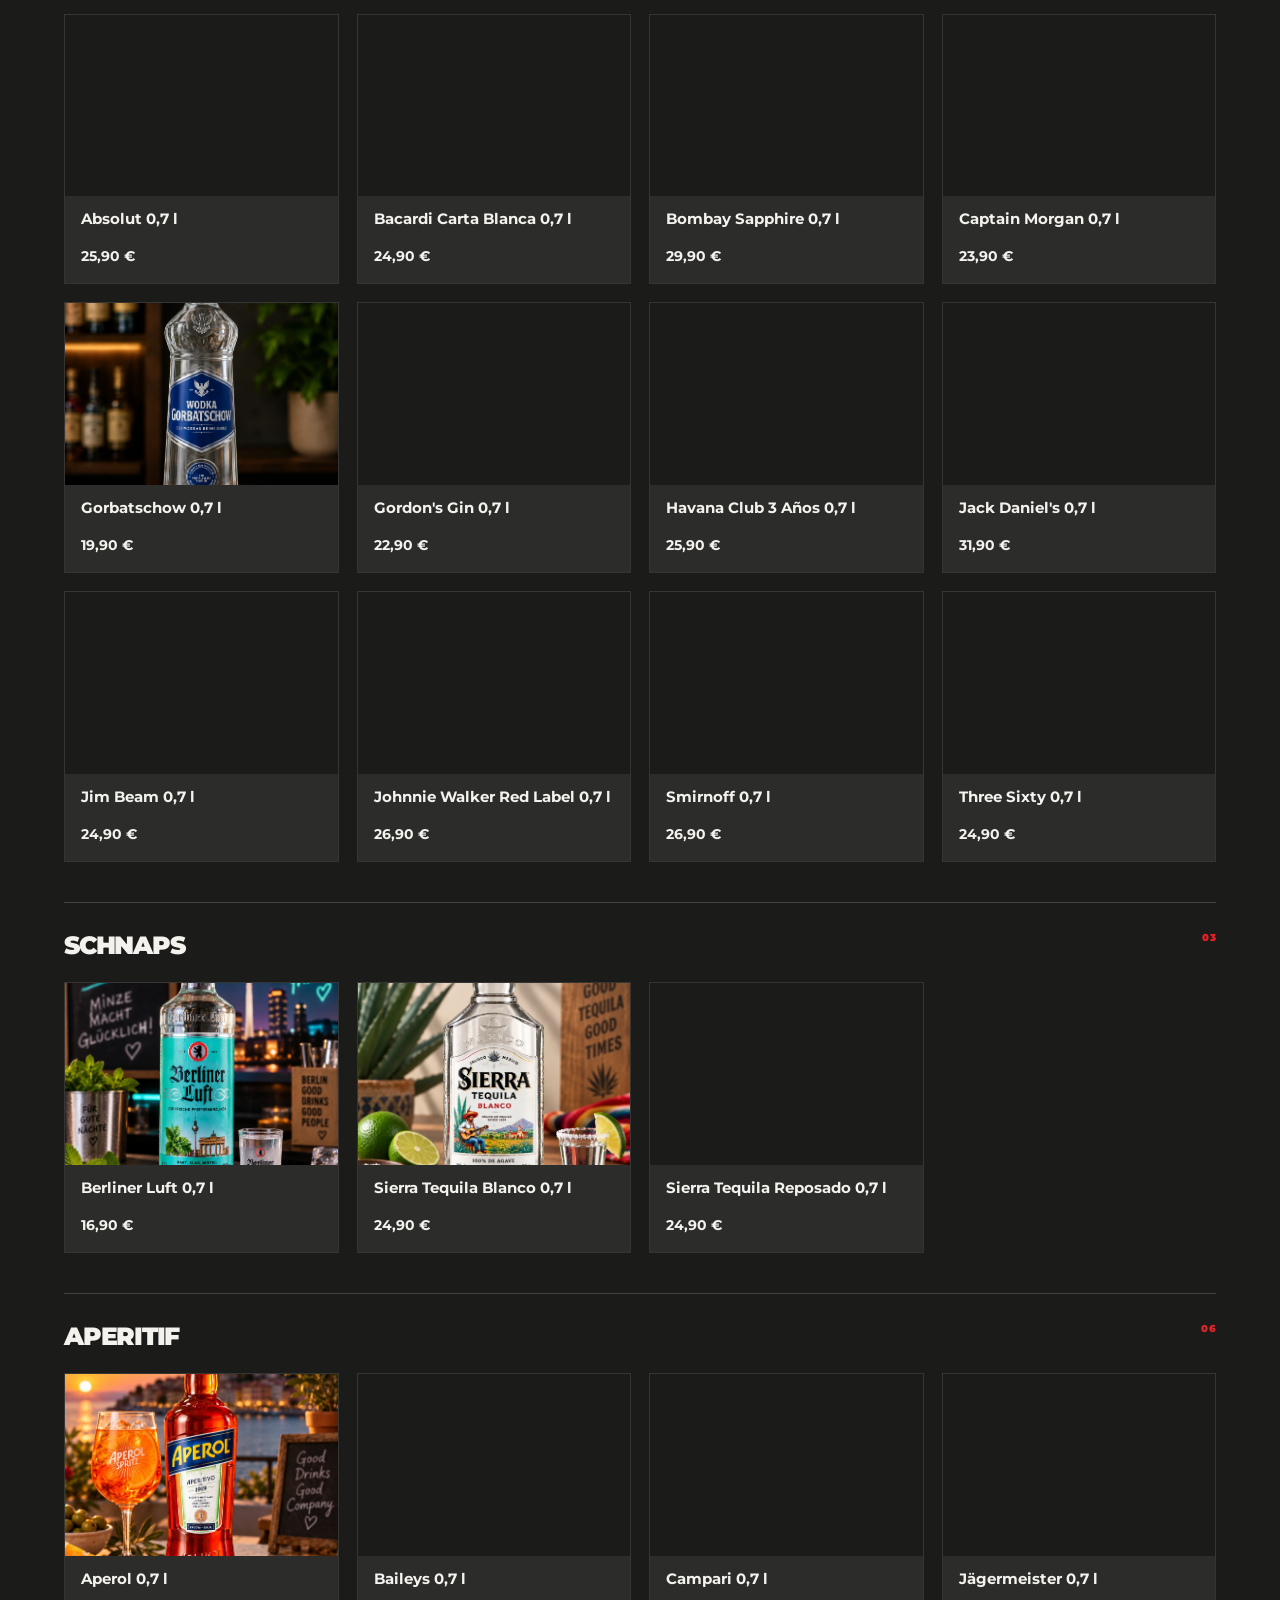
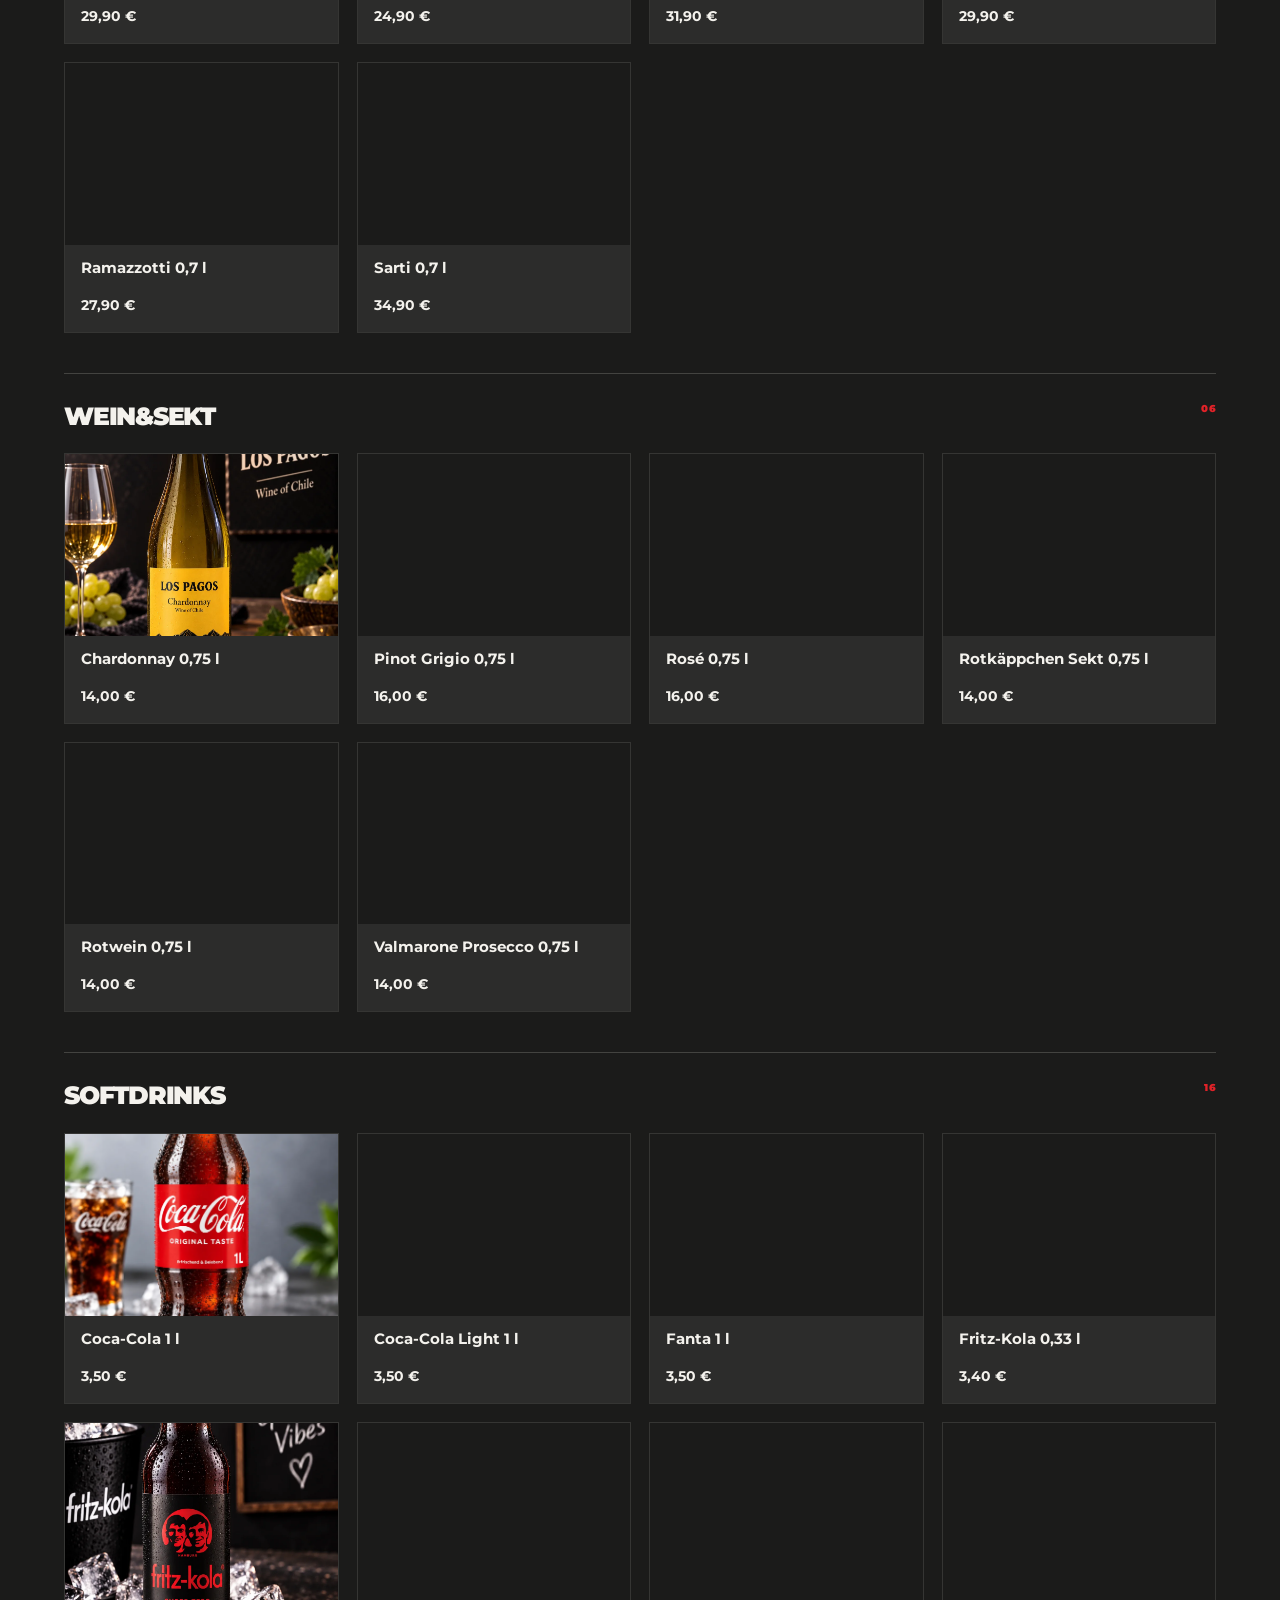
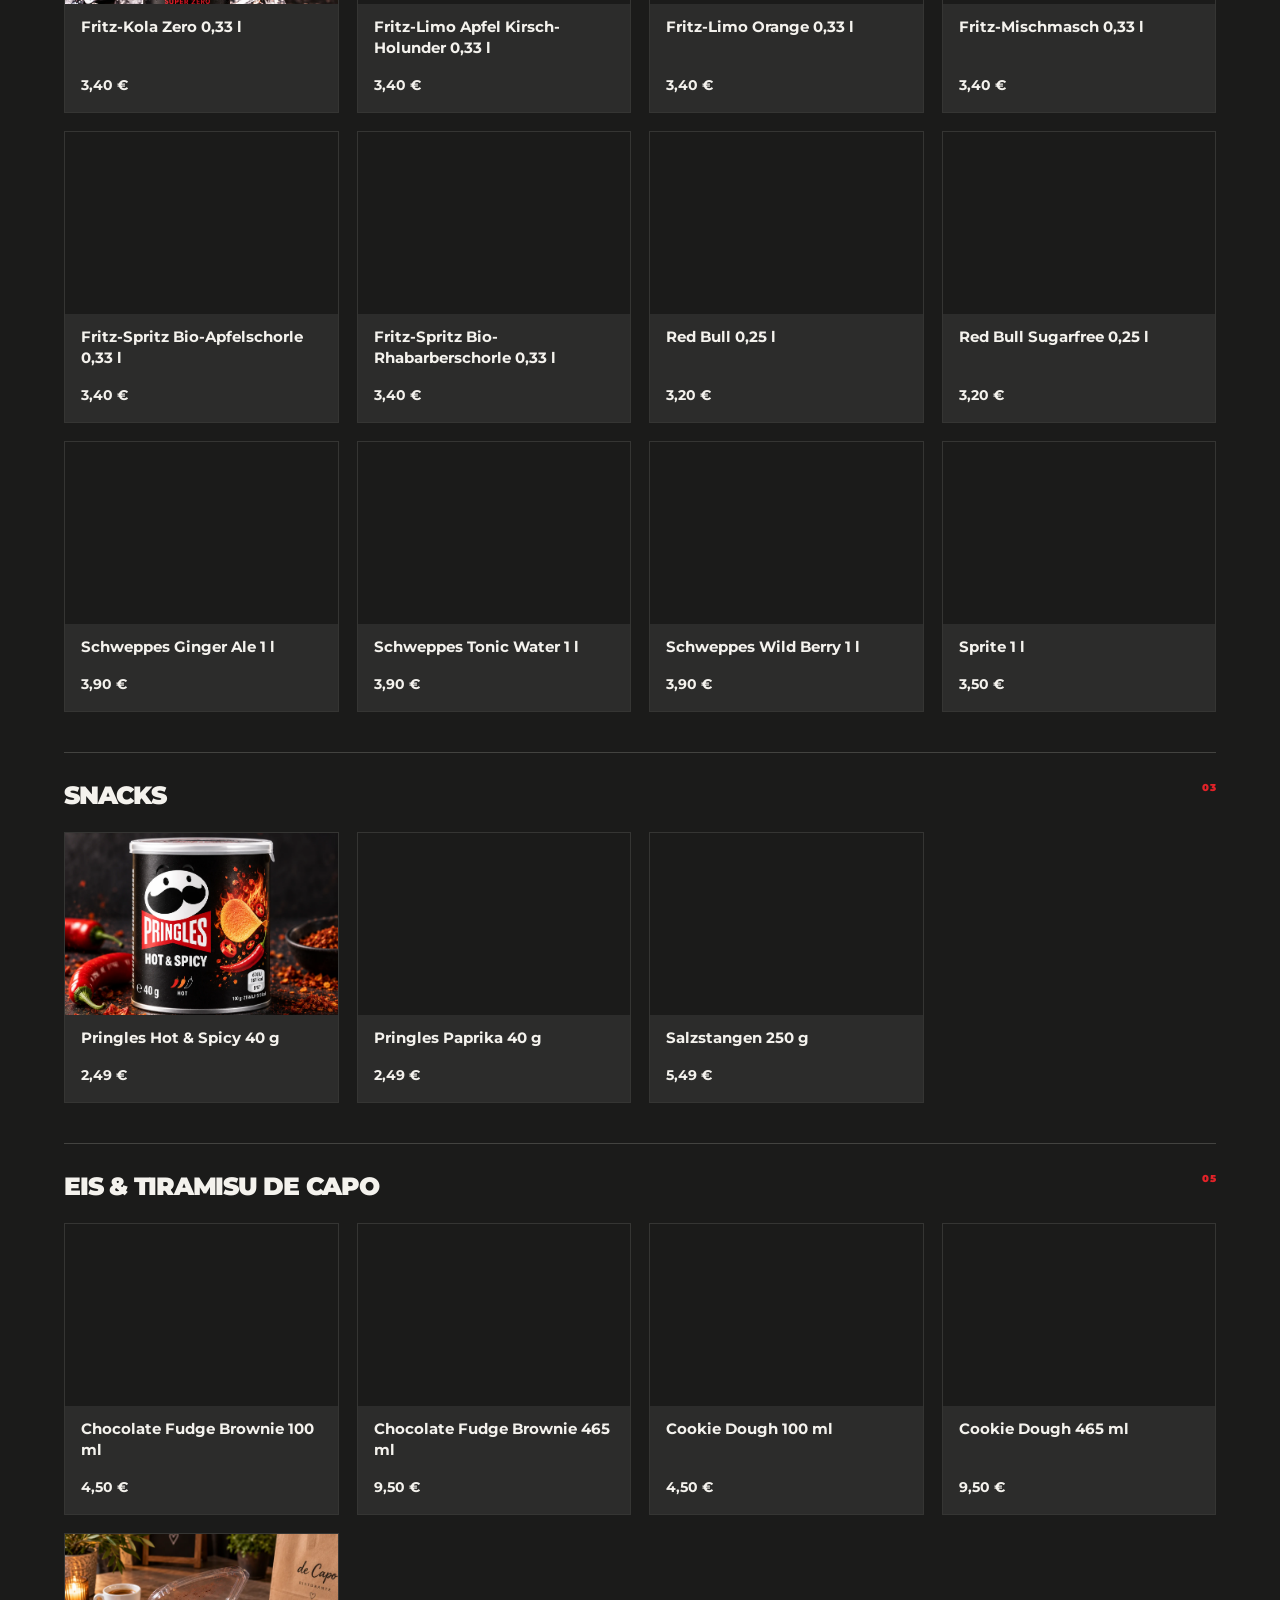
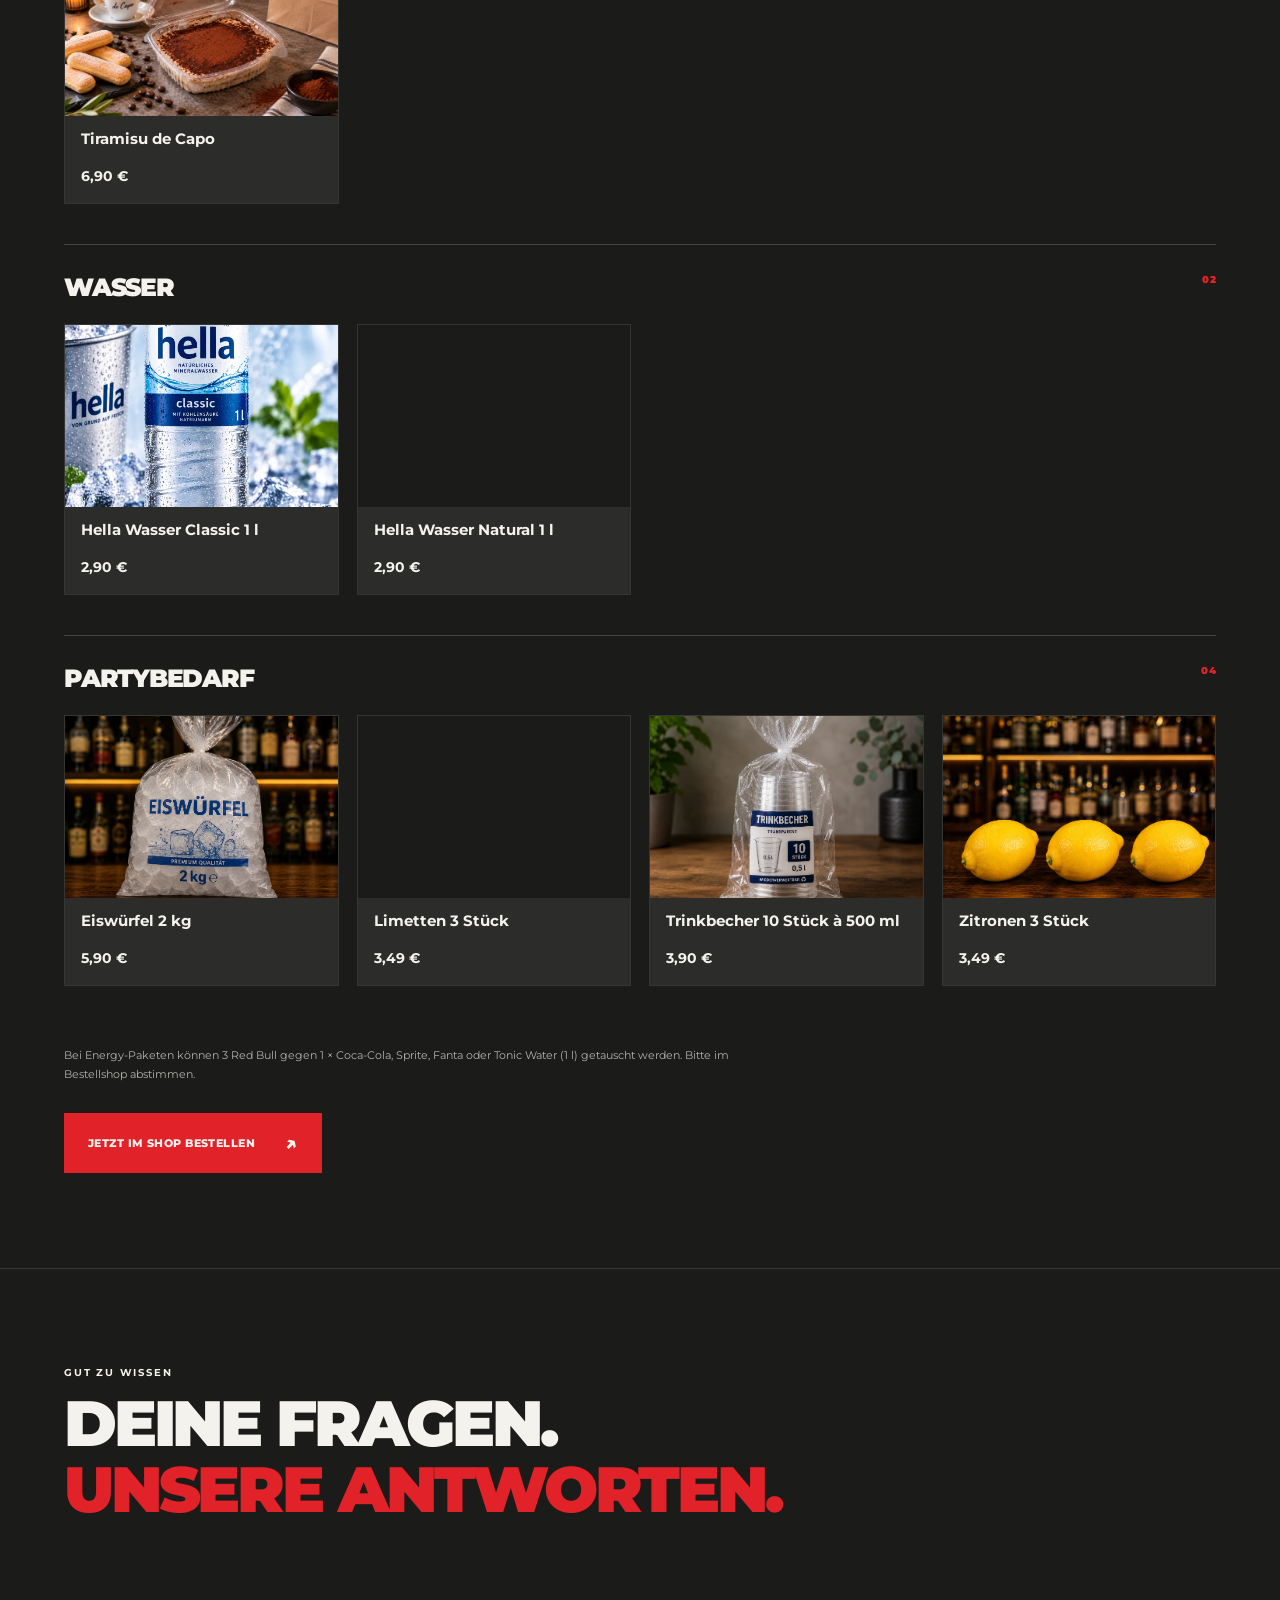
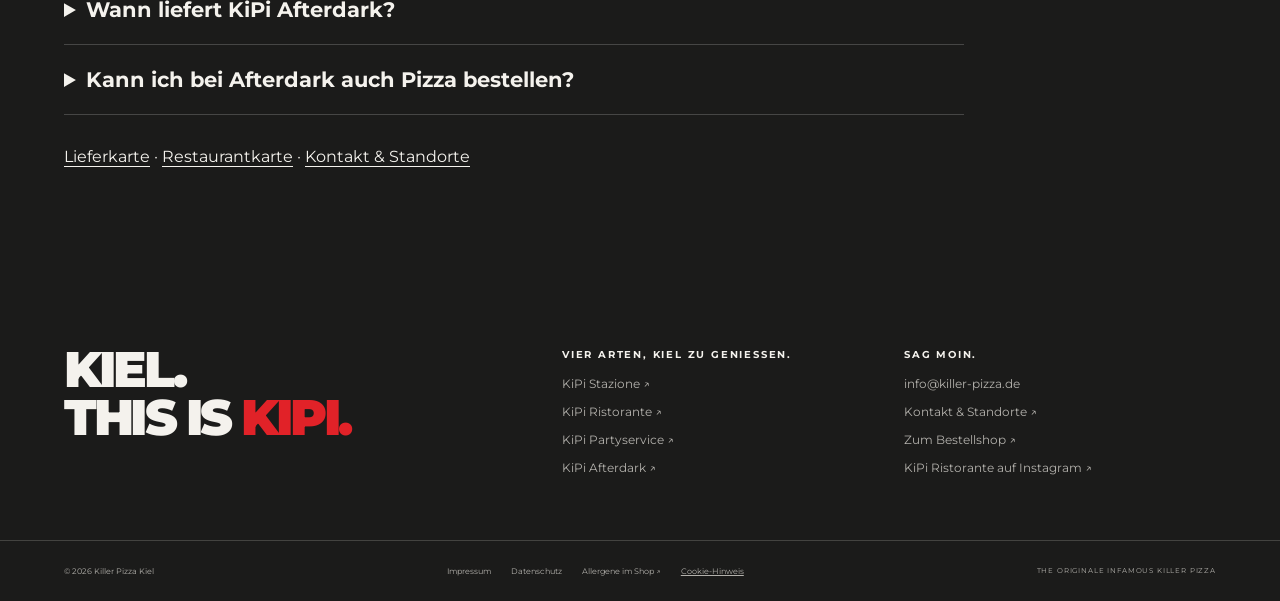
==== commit 70cfd594: "Add cookie notice and media disclosures" ====
--- a/afterdark.html
+++ b/afterdark.html
@@ -1,5 +1,5 @@
 <!doctype html>
-<html lang="de" data-page="afterdark" data-root="./"><head><meta charset="utf-8"><meta name="viewport" content="width=device-width, initial-scale=1"><meta name="theme-color" content="#1b1b1a"><title>Getränke Lieferservice Kiel | KiPi Afterdark</title><meta name="description" content="Drinks, Snacks und Partybedarf in Kiel liefern lassen. Mo–Do und So 11–23 Uhr, Fr und Sa 11–3 Uhr. Sortiment und Preise von KiPi Afterdark."><link rel="canonical" href="https://killer-pizza.de/afterdark.html"><meta name="robots" content="index,follow,max-image-preview:large"><meta property="og:locale" content="de_DE"><meta property="og:site_name" content="Killer Pizza Kiel"><meta property="og:type" content="website"><meta property="og:url" content="https://killer-pizza.de/afterdark.html"><meta property="og:title" content="Getränke Lieferservice Kiel | KiPi Afterdark"><meta property="og:description" content="Drinks, Snacks und Partybedarf in Kiel liefern lassen. Mo–Do und So 11–23 Uhr, Fr und Sa 11–3 Uhr. Sortiment und Preise von KiPi Afterdark."><meta property="og:image" content="https://killer-pizza.de/afterdark-delivery.jpg"><meta name="twitter:card" content="summary_large_image"><link rel="icon" type="image/png" sizes="512x512" href="/favicon.png"><link rel="shortcut icon" href="/favicon.ico"><link rel="apple-touch-icon" sizes="180x180" href="/apple-touch-icon.png"><link rel="stylesheet" href="./styles.css?v=20261106a"><script type="application/ld+json">{"@context":"https://schema.org","@graph":[{"@type":"Organization","@id":"https://killer-pizza.de/#organization","name":"Killer Pizza Kiel","alternateName":"KiPi","url":"https://killer-pizza.de/","logo":"https://killer-pizza.de/kipi-logo.svg","email":"info@killer-pizza.de"},{"@type":"WebSite","@id":"https://killer-pizza.de/#website","url":"https://killer-pizza.de/","name":"Killer Pizza Kiel","alternateName":"KiPi","inLanguage":"de-DE","publisher":{"@id":"https://killer-pizza.de/#organization"}},{"@type":"WebPage","@id":"https://killer-pizza.de/afterdark.html#webpage","url":"https://killer-pizza.de/afterdark.html","name":"Getränke Lieferservice Kiel | KiPi Afterdark","description":"Drinks, Snacks und Partybedarf in Kiel liefern lassen. Mo–Do und So 11–23 Uhr, Fr und Sa 11–3 Uhr. Sortiment und Preise von KiPi Afterdark.","inLanguage":"de-DE","isPartOf":{"@id":"https://killer-pizza.de/#website"},"about":{"@id":"https://killer-pizza.de/#organization"}},{"@type":"BreadcrumbList","itemListElement":[{"@type":"ListItem","position":1,"name":"Killer Pizza Kiel","item":"https://killer-pizza.de/"},{"@type":"ListItem","position":2,"name":"Getränke Lieferservice Kiel","item":"https://killer-pizza.de/afterdark.html"}]},{"@type":"Service","name":"KiPi Afterdark Getränke- und Partylieferservice","url":"https://killer-pizza.de/afterdark.html","serviceType":"Getränkelieferdienst","areaServed":{"@type":"City","name":"Kiel"},"provider":{"@id":"https://killer-pizza.de/#organization"},"hoursAvailable":[{"@type":"OpeningHoursSpecification","dayOfWeek":["Monday","Tuesday","Wednesday","Thursday","Sunday"],"opens":"11:00","closes":"23:00"},{"@type":"OpeningHoursSpecification","dayOfWeek":["Friday","Saturday"],"opens":"11:00","closes":"03:00"}]}]}</script><script defer src="./prices.js?v=20261106a"></script><script defer src="./app.js?v=20261106a"></script></head><body><div id="app"><a class="skip" href="#main">Zum Inhalt</a><header><a class="brand" href="./" aria-label="KiPi — Startseite"><img  src="./kipi-logo.svg" alt="KiPi" width="1000" height="600"><span class="brand-tagline">KIEL,<br>DAS IST KIPI.</span></a><nav aria-label="Hauptnavigation" id="navigation"><a  href="./stazione.html">Stazione</a><a  href="./ristorante.html">Ristorante</a><a  href="./partyservice.html">Partyservice</a><a aria-current="page" href="./afterdark.html">Afterdark</a><a href="./kontakt.html">Kontakt</a></nav><a class="header-order" href="https://shop.liefersoft.de/killer-pizza-kawamustafa-gbr-24103-77?disableRedirect=true">Bestellen <span aria-hidden="true">↗</span></a><button class="menu-toggle" aria-expanded="false" aria-controls="navigation" aria-label="Menü öffnen"><span></span><span></span></button></header><main id="main"><section class="detail-hero cinematic-detail location-hero night" data-active-scene="afterdark"><div class="night-backdrop" style="background-image:url('./afterdark-delivery.jpg')" aria-hidden="true"></div><a class="back" href="./">← ALLE KIPI-BEREICHE</a><div class="detail-heading"><div><p class="eyebrow">°4 / Late Night Drinks. Night Delivery.</p><h1>KIPI<br><span>Afterdark.</span></h1><p class="detail-intro">Dein Nachschub. Bis tief in die Nacht.</p><p class="detail-desc">Dein Getränke- und Partylieferservice in Kiel: kalte Drinks, Snacks, Eis und Party-Pakete direkt zu dir. Sieben Tage die Woche – und freitags und samstags bis 3 Uhr.</p><div class="actions"><a class="button " href="https://shop.liefersoft.de/killer-pizza-kawamustafa-gbr-24103-77?disableRedirect=true">Zum Bestellshop<span aria-hidden="true">↗</span></a><a class="button secondary" href="#sortiment">Sortiment & Preise<span aria-hidden="true">↗</span></a></div><div class="afterdark-schedule"><div class="afterdark-hours"><p><span>Montags bis donnerstags und sonntags</span><span>11 bis 23 Uhr</span></p><p class="weekend-hours"><strong>Freitag und Samstag</strong><span>11 bis 3 Uhr</span></p></div><span class="age-stamp"><span>ALKOHOL</span><strong>AB 18</strong><span>JAHREN</span></span></div></div></div></section><section class="price-section section" id="sortiment"><div class="section-heading"><div><p class="eyebrow">MIDNIGHT EXPRESS / DIE KARTE</p><h2>DEINE NACHT.<br><em>DEIN NACHSCHUB.</em></h2></div><p>Alle Preise inklusive Umsatzsteuer.<br>Pfand gegebenenfalls zusätzlich.<br>Verfügbarkeit und Lieferkosten im Bestellshop.</p></div><label class="search-label" for="price-search">Was brauchst du für die Nacht?</label><input id="price-search" type="search" placeholder="Drink, Snack oder Paket suchen …"><div class="price-filters" role="group" aria-label="Sortiment filtern"><button class="active" data-filter="Alle" aria-pressed="true">Alles</button><button data-filter="Bier" aria-pressed="false">Bier</button><button data-filter="Spirituosen-Pakete" aria-pressed="false">Spirituosen-Pakete</button><button data-filter="Spirituosen" aria-pressed="false">Spirituosen</button><button data-filter="Schnaps" aria-pressed="false">Schnaps</button><button data-filter="Aperitif" aria-pressed="false">Aperitif</button><button data-filter="Wein&Sekt" aria-pressed="false">Wein&Sekt</button><button data-filter="Softdrinks" aria-pressed="false">Softdrinks</button><button data-filter="Snacks" aria-pressed="false">Snacks</button><button data-filter="Eis & Tiramisu de Capo" aria-pressed="false">Eis & Tiramisu de Capo</button><button data-filter="Wasser" aria-pressed="false">Wasser</button><button data-filter="Partybedarf" aria-pressed="false">Partybedarf</button></div><p class="no-results" hidden>Kein Treffer. Versuch einen anderen Suchbegriff.</p><div class="price-groups"><section class="price-group" data-category="Bier"><h3>Bier<span>08</span></h3><div><article class="price-item" data-search="astra urtyp 6 × 0,33 l "><img class="price-photo" src="./shop-afterdark-astra-urtyp-6-0-33-l.webp" alt="Astra Urtyp 6 × 0,33 l" loading="lazy" decoding="async"><div><h4>Astra Urtyp 6 × 0,33 l</h4><p></p></div><strong>17,40 €</strong></article><article class="price-item" data-search="beck's pils 6 × 0,33 l "><img class="price-photo" src="./shop-afterdark-beck-s-pils-6-0-33-l.webp" alt="Beck&#39;s Pils 6 × 0,33 l" loading="lazy" decoding="async"><div><h4>Beck's Pils 6 × 0,33 l</h4><p></p></div><strong>17,40 €</strong></article><article class="price-item" data-search="bitburger 0,0 % alkoholfrei 6 × 0,33 l "><img class="price-photo" src="./shop-afterdark-bitburger-0-0-alkoholfrei-6-0-33-l.webp" alt="Bitburger 0,0 % alkoholfrei 6 × 0,33 l" loading="lazy" decoding="async"><div><h4>Bitburger 0,0 % alkoholfrei 6 × 0,33 l</h4><p></p></div><strong>17,40 €</strong></article><article class="price-item" data-search="carlsberg 6 × 0,33 l "><img class="price-photo" src="./shop-afterdark-carlsberg-6-0-33-l.webp" alt="Carlsberg 6 × 0,33 l" loading="lazy" decoding="async"><div><h4>Carlsberg 6 × 0,33 l</h4><p></p></div><strong>17,40 €</strong></article><article class="price-item" data-search="corona 6 × 0,355 l "><img class="price-photo" src="./shop-afterdark-corona-6-0-355-l.webp" alt="Corona 6 × 0,355 l" loading="lazy" decoding="async"><div><h4>Corona 6 × 0,355 l</h4><p></p></div><strong>21,00 €</strong></article><article class="price-item" data-search="desperados 6 × 0,33 l "><img class="price-photo" src="./shop-afterdark-desperados-6-0-33-l.webp" alt="Desperados 6 × 0,33 l" loading="lazy" decoding="async"><div><h4>Desperados 6 × 0,33 l</h4><p></p></div><strong>21,60 €</strong></article><article class="price-item" data-search="flensburger pils 6 × 0,33 l "><img class="price-photo" src="./shop-afterdark-flensburger-pils-6-0-33-l.webp" alt="Flensburger Pils 6 × 0,33 l" loading="lazy" decoding="async"><div><h4>Flensburger Pils 6 × 0,33 l</h4><p></p></div><strong>18,00 €</strong></article><article class="price-item" data-search="heineken 6 × 0,33 l "><img class="price-photo" src="./shop-afterdark-heineken-6-0-33-l.webp" alt="Heineken 6 × 0,33 l" loading="lazy" decoding="async"><div><h4>Heineken 6 × 0,33 l</h4><p></p></div><strong>18,00 €</strong></article></div></section><section class="price-group" data-category="Spirituosen-Pakete"><h3>Spirituosen-Pakete<span>10</span></h3><div><article class="price-item" data-search="absolut-energy-paket 1 × absolut 0,7 l + 6 × red bull + eiswürfel 2 kg
+<html lang="de" data-page="afterdark" data-root="./"><head><meta charset="utf-8"><meta name="viewport" content="width=device-width, initial-scale=1"><meta name="theme-color" content="#1b1b1a"><title>Getränke Lieferservice Kiel | KiPi Afterdark</title><meta name="description" content="Drinks, Snacks und Partybedarf in Kiel liefern lassen. Mo–Do und So 11–23 Uhr, Fr und Sa 11–3 Uhr. Sortiment und Preise von KiPi Afterdark."><link rel="canonical" href="https://killer-pizza.de/afterdark.html"><meta name="robots" content="index,follow,max-image-preview:large"><meta property="og:locale" content="de_DE"><meta property="og:site_name" content="Killer Pizza Kiel"><meta property="og:type" content="website"><meta property="og:url" content="https://killer-pizza.de/afterdark.html"><meta property="og:title" content="Getränke Lieferservice Kiel | KiPi Afterdark"><meta property="og:description" content="Drinks, Snacks und Partybedarf in Kiel liefern lassen. Mo–Do und So 11–23 Uhr, Fr und Sa 11–3 Uhr. Sortiment und Preise von KiPi Afterdark."><meta property="og:image" content="https://killer-pizza.de/afterdark-delivery.jpg"><meta name="twitter:card" content="summary_large_image"><link rel="icon" type="image/png" sizes="512x512" href="/favicon.png"><link rel="shortcut icon" href="/favicon.ico"><link rel="apple-touch-icon" sizes="180x180" href="/apple-touch-icon.png"><link rel="stylesheet" href="./styles.css?v=20261106hinweise"><script type="application/ld+json">{"@context":"https://schema.org","@graph":[{"@type":"Organization","@id":"https://killer-pizza.de/#organization","name":"Killer Pizza Kiel","alternateName":"KiPi","url":"https://killer-pizza.de/","logo":"https://killer-pizza.de/kipi-logo.svg","email":"info@killer-pizza.de"},{"@type":"WebSite","@id":"https://killer-pizza.de/#website","url":"https://killer-pizza.de/","name":"Killer Pizza Kiel","alternateName":"KiPi","inLanguage":"de-DE","publisher":{"@id":"https://killer-pizza.de/#organization"}},{"@type":"WebPage","@id":"https://killer-pizza.de/afterdark.html#webpage","url":"https://killer-pizza.de/afterdark.html","name":"Getränke Lieferservice Kiel | KiPi Afterdark","description":"Drinks, Snacks und Partybedarf in Kiel liefern lassen. Mo–Do und So 11–23 Uhr, Fr und Sa 11–3 Uhr. Sortiment und Preise von KiPi Afterdark.","inLanguage":"de-DE","isPartOf":{"@id":"https://killer-pizza.de/#website"},"about":{"@id":"https://killer-pizza.de/#organization"}},{"@type":"BreadcrumbList","itemListElement":[{"@type":"ListItem","position":1,"name":"Killer Pizza Kiel","item":"https://killer-pizza.de/"},{"@type":"ListItem","position":2,"name":"Getränke Lieferservice Kiel","item":"https://killer-pizza.de/afterdark.html"}]},{"@type":"Service","name":"KiPi Afterdark Getränke- und Partylieferservice","url":"https://killer-pizza.de/afterdark.html","serviceType":"Getränkelieferdienst","areaServed":{"@type":"City","name":"Kiel"},"provider":{"@id":"https://killer-pizza.de/#organization"},"hoursAvailable":[{"@type":"OpeningHoursSpecification","dayOfWeek":["Monday","Tuesday","Wednesday","Thursday","Sunday"],"opens":"11:00","closes":"23:00"},{"@type":"OpeningHoursSpecification","dayOfWeek":["Friday","Saturday"],"opens":"11:00","closes":"03:00"}]}]}</script><script defer src="./prices.js?v=20261106a"></script><script defer src="./app.js?v=20261106hinweise"></script></head><body><div id="app"><a class="skip" href="#main">Zum Inhalt</a><header><a class="brand" href="./" aria-label="KiPi — Startseite"><img  src="./kipi-logo.svg" alt="KiPi" width="1000" height="600"><span class="brand-tagline">KIEL,<br>DAS IST KIPI.</span></a><nav aria-label="Hauptnavigation" id="navigation"><a  href="./stazione.html">Stazione</a><a  href="./ristorante.html">Ristorante</a><a  href="./partyservice.html">Partyservice</a><a aria-current="page" href="./afterdark.html">Afterdark</a><a href="./kontakt.html">Kontakt</a></nav><a class="header-order" href="https://shop.liefersoft.de/killer-pizza-kawamustafa-gbr-24103-77?disableRedirect=true">Bestellen <span aria-hidden="true">↗</span></a><button class="menu-toggle" aria-expanded="false" aria-controls="navigation" aria-label="Menü öffnen"><span></span><span></span></button></header><main id="main"><section class="detail-hero cinematic-detail location-hero night" data-active-scene="afterdark"><div class="night-backdrop" style="background-image:url('./afterdark-delivery.jpg')" aria-hidden="true"></div><a class="back" href="./">← ALLE KIPI-BEREICHE</a><div class="detail-heading"><div><p class="eyebrow">°4 / Late Night Drinks. Night Delivery.</p><h1>KIPI<br><span>Afterdark.</span></h1><p class="detail-intro">Dein Nachschub. Bis tief in die Nacht.</p><p class="detail-desc">Dein Getränke- und Partylieferservice in Kiel: kalte Drinks, Snacks, Eis und Party-Pakete direkt zu dir. Sieben Tage die Woche – und freitags und samstags bis 3 Uhr.</p><div class="actions"><a class="button " href="https://shop.liefersoft.de/killer-pizza-kawamustafa-gbr-24103-77?disableRedirect=true">Zum Bestellshop<span aria-hidden="true">↗</span></a><a class="button secondary" href="#sortiment">Sortiment & Preise<span aria-hidden="true">↗</span></a></div><div class="afterdark-schedule"><div class="afterdark-hours"><p><span>Montags bis donnerstags und sonntags</span><span>11 bis 23 Uhr</span></p><p class="weekend-hours"><strong>Freitag und Samstag</strong><span>11 bis 3 Uhr</span></p></div><span class="age-stamp"><span>ALKOHOL</span><strong>AB 18</strong><span>JAHREN</span></span></div></div></div></section><section class="price-section section" id="sortiment"><div class="section-heading"><div><p class="eyebrow">MIDNIGHT EXPRESS / DIE KARTE</p><h2>DEINE NACHT.<br><em>DEIN NACHSCHUB.</em></h2></div><p>Alle Preise inklusive Umsatzsteuer.<br>Pfand gegebenenfalls zusätzlich.<br>Verfügbarkeit und Lieferkosten im Bestellshop.</p></div><label class="search-label" for="price-search">Was brauchst du für die Nacht?</label><input id="price-search" type="search" placeholder="Drink, Snack oder Paket suchen …"><div class="price-filters" role="group" aria-label="Sortiment filtern"><button class="active" data-filter="Alle" aria-pressed="true">Alles</button><button data-filter="Bier" aria-pressed="false">Bier</button><button data-filter="Spirituosen-Pakete" aria-pressed="false">Spirituosen-Pakete</button><button data-filter="Spirituosen" aria-pressed="false">Spirituosen</button><button data-filter="Schnaps" aria-pressed="false">Schnaps</button><button data-filter="Aperitif" aria-pressed="false">Aperitif</button><button data-filter="Wein&Sekt" aria-pressed="false">Wein&Sekt</button><button data-filter="Softdrinks" aria-pressed="false">Softdrinks</button><button data-filter="Snacks" aria-pressed="false">Snacks</button><button data-filter="Eis & Tiramisu de Capo" aria-pressed="false">Eis & Tiramisu de Capo</button><button data-filter="Wasser" aria-pressed="false">Wasser</button><button data-filter="Partybedarf" aria-pressed="false">Partybedarf</button></div><p class="no-results" hidden>Kein Treffer. Versuch einen anderen Suchbegriff.</p><div class="price-groups"><section class="price-group" data-category="Bier"><h3>Bier<span>08</span></h3><div><article class="price-item" data-search="astra urtyp 6 × 0,33 l "><img class="price-photo" src="./shop-afterdark-astra-urtyp-6-0-33-l.webp" alt="Astra Urtyp 6 × 0,33 l" loading="lazy" decoding="async"><div><h4>Astra Urtyp 6 × 0,33 l</h4><p></p></div><strong>17,40 €</strong></article><article class="price-item" data-search="beck's pils 6 × 0,33 l "><img class="price-photo" src="./shop-afterdark-beck-s-pils-6-0-33-l.webp" alt="Beck&#39;s Pils 6 × 0,33 l" loading="lazy" decoding="async"><div><h4>Beck's Pils 6 × 0,33 l</h4><p></p></div><strong>17,40 €</strong></article><article class="price-item" data-search="bitburger 0,0 % alkoholfrei 6 × 0,33 l "><img class="price-photo" src="./shop-afterdark-bitburger-0-0-alkoholfrei-6-0-33-l.webp" alt="Bitburger 0,0 % alkoholfrei 6 × 0,33 l" loading="lazy" decoding="async"><div><h4>Bitburger 0,0 % alkoholfrei 6 × 0,33 l</h4><p></p></div><strong>17,40 €</strong></article><article class="price-item" data-search="carlsberg 6 × 0,33 l "><img class="price-photo" src="./shop-afterdark-carlsberg-6-0-33-l.webp" alt="Carlsberg 6 × 0,33 l" loading="lazy" decoding="async"><div><h4>Carlsberg 6 × 0,33 l</h4><p></p></div><strong>17,40 €</strong></article><article class="price-item" data-search="corona 6 × 0,355 l "><img class="price-photo" src="./shop-afterdark-corona-6-0-355-l.webp" alt="Corona 6 × 0,355 l" loading="lazy" decoding="async"><div><h4>Corona 6 × 0,355 l</h4><p></p></div><strong>21,00 €</strong></article><article class="price-item" data-search="desperados 6 × 0,33 l "><img class="price-photo" src="./shop-afterdark-desperados-6-0-33-l.webp" alt="Desperados 6 × 0,33 l" loading="lazy" decoding="async"><div><h4>Desperados 6 × 0,33 l</h4><p></p></div><strong>21,60 €</strong></article><article class="price-item" data-search="flensburger pils 6 × 0,33 l "><img class="price-photo" src="./shop-afterdark-flensburger-pils-6-0-33-l.webp" alt="Flensburger Pils 6 × 0,33 l" loading="lazy" decoding="async"><div><h4>Flensburger Pils 6 × 0,33 l</h4><p></p></div><strong>18,00 €</strong></article><article class="price-item" data-search="heineken 6 × 0,33 l "><img class="price-photo" src="./shop-afterdark-heineken-6-0-33-l.webp" alt="Heineken 6 × 0,33 l" loading="lazy" decoding="async"><div><h4>Heineken 6 × 0,33 l</h4><p></p></div><strong>18,00 €</strong></article></div></section><section class="price-group" data-category="Spirituosen-Pakete"><h3>Spirituosen-Pakete<span>10</span></h3><div><article class="price-item" data-search="absolut-energy-paket 1 × absolut 0,7 l + 6 × red bull + eiswürfel 2 kg
 
 "><img class="price-photo" src="./shop-afterdark-absolut-energy-paket.webp" alt="Absolut-Energy-Paket" loading="lazy" decoding="async"><div><h4>Absolut-Energy-Paket</h4><p>1 × Absolut 0,7 l + 6 × Red Bull + Eiswürfel 2 kg
 
@@ -35,4 +35,4 @@
 
 "><img class="price-photo" src="./shop-afterdark-three-sixty-energy-paket.webp" alt="Three-Sixty-Energy-Paket" loading="lazy" decoding="async"><div><h4>Three-Sixty-Energy-Paket</h4><p>1 × Three Sixty 0,7 l + 6 × Red Bull + Eiswürfel 2 kg
 
-</p></div><strong>47,90 €</strong></article></div></section><section class="price-group" data-category="Spirituosen"><h3>Spirituosen<span>12</span></h3><div><article class="price-item" data-search="absolut 0,7 l "><img class="price-photo" src="./shop-afterdark-absolut-0-7-l.webp" alt="Absolut 0,7 l" loading="lazy" decoding="async"><div><h4>Absolut 0,7 l</h4><p></p></div><strong>25,90 €</strong></article><article class="price-item" data-search="bacardi carta blanca 0,7 l "><img class="price-photo" src="./shop-afterdark-bacardi-carta-blanca-0-7-l.webp" alt="Bacardi Carta Blanca 0,7 l" loading="lazy" decoding="async"><div><h4>Bacardi Carta Blanca 0,7 l</h4><p></p></div><strong>24,90 €</strong></article><article class="price-item" data-search="bombay sapphire 0,7 l "><img class="price-photo" src="./shop-afterdark-bombay-sapphire-0-7-l.webp" alt="Bombay Sapphire 0,7 l" loading="lazy" decoding="async"><div><h4>Bombay Sapphire 0,7 l</h4><p></p></div><strong>29,90 €</strong></article><article class="price-item" data-search="captain morgan 0,7 l "><img class="price-photo" src="./shop-afterdark-captain-morgan-0-7-l.webp" alt="Captain Morgan 0,7 l" loading="lazy" decoding="async"><div><h4>Captain Morgan 0,7 l</h4><p></p></div><strong>23,90 €</strong></article><article class="price-item" data-search="gorbatschow 0,7 l "><img class="price-photo" src="./shop-afterdark-gorbatschow-0-7-l.webp" alt="Gorbatschow 0,7 l" loading="lazy" decoding="async"><div><h4>Gorbatschow 0,7 l</h4><p></p></div><strong>19,90 €</strong></article><article class="price-item" data-search="gordon's gin 0,7 l "><img class="price-photo" src="./shop-afterdark-gordon-s-gin-0-7-l.webp" alt="Gordon&#39;s Gin 0,7 l" loading="lazy" decoding="async"><div><h4>Gordon's Gin 0,7 l</h4><p></p></div><strong>22,90 €</strong></article><article class="price-item" data-search="havana club 3 años 0,7 l "><img class="price-photo" src="./shop-afterdark-havana-club-3-anos-0-7-l.webp" alt="Havana Club 3 Años 0,7 l" loading="lazy" decoding="async"><div><h4>Havana Club 3 Años 0,7 l</h4><p></p></div><strong>25,90 €</strong></article><article class="price-item" data-search="jack daniel's 0,7 l "><img class="price-photo" src="./shop-afterdark-jack-daniel-s-0-7-l.webp" alt="Jack Daniel&#39;s 0,7 l" loading="lazy" decoding="async"><div><h4>Jack Daniel's 0,7 l</h4><p></p></div><strong>31,90 €</strong></article><article class="price-item" data-search="jim beam 0,7 l "><img class="price-photo" src="./shop-afterdark-jim-beam-0-7-l.webp" alt="Jim Beam 0,7 l" loading="lazy" decoding="async"><div><h4>Jim Beam 0,7 l</h4><p></p></div><strong>24,90 €</strong></article><article class="price-item" data-search="johnnie walker red label 0,7 l "><img class="price-photo" src="./shop-afterdark-johnnie-walker-red-label-0-7-l.webp" alt="Johnnie Walker Red Label 0,7 l" loading="lazy" decoding="async"><div><h4>Johnnie Walker Red Label 0,7 l</h4><p></p></div><strong>26,90 €</strong></article><article class="price-item" data-search="smirnoff 0,7 l "><img class="price-photo" src="./shop-afterdark-smirnoff-0-7-l.webp" alt="Smirnoff 0,7 l" loading="lazy" decoding="async"><div><h4>Smirnoff 0,7 l</h4><p></p></div><strong>26,90 €</strong></article><article class="price-item" data-search="three sixty 0,7 l "><img class="price-photo" src="./shop-afterdark-three-sixty-0-7-l.webp" alt="Three Sixty 0,7 l" loading="lazy" decoding="async"><div><h4>Three Sixty 0,7 l</h4><p></p></div><strong>24,90 €</strong></article></div></section><section class="price-group" data-category="Schnaps"><h3>Schnaps<span>03</span></h3><div><article class="price-item" data-search="berliner luft 0,7 l "><img class="price-photo" src="./shop-afterdark-berliner-luft-0-7-l.webp" alt="Berliner Luft 0,7 l" loading="lazy" decoding="async"><div><h4>Berliner Luft 0,7 l</h4><p></p></div><strong>16,90 €</strong></article><article class="price-item" data-search="sierra tequila blanco 0,7 l "><img class="price-photo" src="./shop-afterdark-sierra-tequila-blanco-0-7-l.webp" alt="Sierra Tequila Blanco 0,7 l" loading="lazy" decoding="async"><div><h4>Sierra Tequila Blanco 0,7 l</h4><p></p></div><strong>24,90 €</strong></article><article class="price-item" data-search="sierra tequila reposado 0,7 l "><img class="price-photo" src="./shop-afterdark-sierra-tequila-reposado-0-7-l.webp" alt="Sierra Tequila Reposado 0,7 l" loading="lazy" decoding="async"><div><h4>Sierra Tequila Reposado 0,7 l</h4><p></p></div><strong>24,90 €</strong></article></div></section><section class="price-group" data-category="Aperitif"><h3>Aperitif<span>06</span></h3><div><article class="price-item" data-search="aperol 0,7 l "><img class="price-photo" src="./shop-afterdark-aperol-0-7-l.webp" alt="Aperol 0,7 l" loading="lazy" decoding="async"><div><h4>Aperol 0,7 l</h4><p></p></div><strong>29,90 €</strong></article><article class="price-item" data-search="baileys 0,7 l "><img class="price-photo" src="./shop-afterdark-baileys-0-7-l.webp" alt="Baileys 0,7 l" loading="lazy" decoding="async"><div><h4>Baileys 0,7 l</h4><p></p></div><strong>24,90 €</strong></article><article class="price-item" data-search="campari 0,7 l "><img class="price-photo" src="./shop-afterdark-campari-0-7-l.webp" alt="Campari 0,7 l" loading="lazy" decoding="async"><div><h4>Campari 0,7 l</h4><p></p></div><strong>31,90 €</strong></article><article class="price-item" data-search="jägermeister 0,7 l "><img class="price-photo" src="./shop-afterdark-jagermeister-0-7-l.webp" alt="Jägermeister 0,7 l" loading="lazy" decoding="async"><div><h4>Jägermeister 0,7 l</h4><p></p></div><strong>29,90 €</strong></article><article class="price-item" data-search="ramazzotti 0,7 l "><img class="price-photo" src="./shop-afterdark-ramazzotti-0-7-l.webp" alt="Ramazzotti 0,7 l" loading="lazy" decoding="async"><div><h4>Ramazzotti 0,7 l</h4><p></p></div><strong>27,90 €</strong></article><article class="price-item" data-search="sarti 0,7 l "><img class="price-photo" src="./shop-afterdark-sarti-0-7-l.webp" alt="Sarti 0,7 l" loading="lazy" decoding="async"><div><h4>Sarti 0,7 l</h4><p></p></div><strong>34,90 €</strong></article></div></section><section class="price-group" data-category="Wein&Sekt"><h3>Wein&Sekt<span>06</span></h3><div><article class="price-item" data-search="chardonnay 0,75 l "><img class="price-photo" src="./shop-afterdark-chardonnay-0-75-l.webp" alt="Chardonnay 0,75 l" loading="lazy" decoding="async"><div><h4>Chardonnay 0,75 l</h4><p></p></div><strong>14,00 €</strong></article><article class="price-item" data-search="pinot grigio 0,75 l "><img class="price-photo" src="./shop-afterdark-pinot-grigio-0-75-l.webp" alt="Pinot Grigio 0,75 l" loading="lazy" decoding="async"><div><h4>Pinot Grigio 0,75 l</h4><p></p></div><strong>16,00 €</strong></article><article class="price-item" data-search="rosé 0,75 l "><img class="price-photo" src="./shop-afterdark-rose-0-75-l.webp" alt="Rosé 0,75 l" loading="lazy" decoding="async"><div><h4>Rosé 0,75 l</h4><p></p></div><strong>16,00 €</strong></article><article class="price-item" data-search="rotkäppchen sekt 0,75 l "><img class="price-photo" src="./shop-afterdark-rotkappchen-sekt-0-75-l.webp" alt="Rotkäppchen Sekt 0,75 l" loading="lazy" decoding="async"><div><h4>Rotkäppchen Sekt 0,75 l</h4><p></p></div><strong>14,00 €</strong></article><article class="price-item" data-search="rotwein 0,75 l "><img class="price-photo" src="./shop-afterdark-rotwein-0-75-l.webp" alt="Rotwein 0,75 l" loading="lazy" decoding="async"><div><h4>Rotwein 0,75 l</h4><p></p></div><strong>14,00 €</strong></article><article class="price-item" data-search="valmarone prosecco 0,75 l "><img class="price-photo" src="./shop-afterdark-valmarone-prosecco-0-75-l.webp" alt="Valmarone Prosecco 0,75 l" loading="lazy" decoding="async"><div><h4>Valmarone Prosecco 0,75 l</h4><p></p></div><strong>14,00 €</strong></article></div></section><section class="price-group" data-category="Softdrinks"><h3>Softdrinks<span>16</span></h3><div><article class="price-item" data-search="coca-cola 1 l "><img class="price-photo" src="./shop-afterdark-coca-cola-1-l.webp" alt="Coca-Cola 1 l" loading="lazy" decoding="async"><div><h4>Coca-Cola 1 l</h4><p></p></div><strong>3,50 €</strong></article><article class="price-item" data-search="coca-cola light 1 l "><img class="price-photo" src="./shop-afterdark-coca-cola-light-1-l.webp" alt="Coca-Cola Light 1 l" loading="lazy" decoding="async"><div><h4>Coca-Cola Light 1 l</h4><p></p></div><strong>3,50 €</strong></article><article class="price-item" data-search="fanta 1 l "><img class="price-photo" src="./shop-afterdark-fanta-1-l.webp" alt="Fanta 1 l" loading="lazy" decoding="async"><div><h4>Fanta 1 l</h4><p></p></div><strong>3,50 €</strong></article><article class="price-item" data-search="fritz-kola 0,33 l "><img class="price-photo" src="./shop-afterdark-fritz-kola-0-33-l.webp" alt="Fritz-Kola 0,33 l" loading="lazy" decoding="async"><div><h4>Fritz-Kola 0,33 l</h4><p></p></div><strong>3,40 €</strong></article><article class="price-item" data-search="fritz-kola zero 0,33 l "><img class="price-photo" src="./shop-afterdark-fritz-kola-zero-0-33-l.webp" alt="Fritz-Kola Zero 0,33 l" loading="lazy" decoding="async"><div><h4>Fritz-Kola Zero 0,33 l</h4><p></p></div><strong>3,40 €</strong></article><article class="price-item" data-search="fritz-limo apfel kirsch-holunder 0,33 l "><img class="price-photo" src="./shop-afterdark-fritz-limo-apfel-kirsch-holunder-0-33-l.webp" alt="Fritz-Limo Apfel Kirsch-Holunder 0,33 l" loading="lazy" decoding="async"><div><h4>Fritz-Limo Apfel Kirsch-Holunder 0,33 l</h4><p></p></div><strong>3,40 €</strong></article><article class="price-item" data-search="fritz-limo orange 0,33 l "><img class="price-photo" src="./shop-afterdark-fritz-limo-orange-0-33-l.webp" alt="Fritz-Limo Orange 0,33 l" loading="lazy" decoding="async"><div><h4>Fritz-Limo Orange 0,33 l</h4><p></p></div><strong>3,40 €</strong></article><article class="price-item" data-search="fritz-mischmasch 0,33 l "><img class="price-photo" src="./shop-afterdark-fritz-mischmasch-0-33-l.webp" alt="Fritz-Mischmasch 0,33 l" loading="lazy" decoding="async"><div><h4>Fritz-Mischmasch 0,33 l</h4><p></p></div><strong>3,40 €</strong></article><article class="price-item" data-search="fritz-spritz bio-apfelschorle 0,33 l "><img class="price-photo" src="./shop-afterdark-fritz-spritz-bio-apfelschorle-0-33-l.webp" alt="Fritz-Spritz Bio-Apfelschorle 0,33 l" loading="lazy" decoding="async"><div><h4>Fritz-Spritz Bio-Apfelschorle 0,33 l</h4><p></p></div><strong>3,40 €</strong></article><article class="price-item" data-search="fritz-spritz bio-rhabarberschorle 0,33 l "><img class="price-photo" src="./shop-afterdark-fritz-spritz-bio-rhabarberschorle-0-33-l.webp" alt="Fritz-Spritz Bio-Rhabarberschorle 0,33 l" loading="lazy" decoding="async"><div><h4>Fritz-Spritz Bio-Rhabarberschorle 0,33 l</h4><p></p></div><strong>3,40 €</strong></article><article class="price-item" data-search="red bull 0,25 l "><img class="price-photo" src="./shop-afterdark-red-bull-0-25-l.webp" alt="Red Bull 0,25 l" loading="lazy" decoding="async"><div><h4>Red Bull 0,25 l</h4><p></p></div><strong>3,20 €</strong></article><article class="price-item" data-search="red bull sugarfree 0,25 l "><img class="price-photo" src="./shop-afterdark-red-bull-sugarfree-0-25-l.webp" alt="Red Bull Sugarfree 0,25 l" loading="lazy" decoding="async"><div><h4>Red Bull Sugarfree 0,25 l</h4><p></p></div><strong>3,20 €</strong></article><article class="price-item" data-search="schweppes ginger ale 1 l "><img class="price-photo" src="./shop-afterdark-schweppes-ginger-ale-1-l.webp" alt="Schweppes Ginger Ale 1 l" loading="lazy" decoding="async"><div><h4>Schweppes Ginger Ale 1 l</h4><p></p></div><strong>3,90 €</strong></article><article class="price-item" data-search="schweppes tonic water 1 l "><img class="price-photo" src="./shop-afterdark-schweppes-tonic-water-1-l.webp" alt="Schweppes Tonic Water 1 l" loading="lazy" decoding="async"><div><h4>Schweppes Tonic Water 1 l</h4><p></p></div><strong>3,90 €</strong></article><article class="price-item" data-search="schweppes wild berry 1 l "><img class="price-photo" src="./shop-afterdark-schweppes-wild-berry-1-l.webp" alt="Schweppes Wild Berry 1 l" loading="lazy" decoding="async"><div><h4>Schweppes Wild Berry 1 l</h4><p></p></div><strong>3,90 €</strong></article><article class="price-item" data-search="sprite 1 l "><img class="price-photo" src="./shop-afterdark-sprite-1-l.webp" alt="Sprite 1 l" loading="lazy" decoding="async"><div><h4>Sprite 1 l</h4><p></p></div><strong>3,50 €</strong></article></div></section><section class="price-group" data-category="Snacks"><h3>Snacks<span>03</span></h3><div><article class="price-item" data-search="pringles hot & spicy 40 g "><img class="price-photo" src="./shop-afterdark-pringles-hot-spicy-40-g.webp" alt="Pringles Hot &amp; Spicy 40 g" loading="lazy" decoding="async"><div><h4>Pringles Hot & Spicy 40 g</h4><p></p></div><strong>2,49 €</strong></article><article class="price-item" data-search="pringles paprika 40 g "><img class="price-photo" src="./shop-afterdark-pringles-paprika-40-g.webp" alt="Pringles Paprika 40 g" loading="lazy" decoding="async"><div><h4>Pringles Paprika 40 g</h4><p></p></div><strong>2,49 €</strong></article><article class="price-item" data-search="salzstangen 250 g "><img class="price-photo" src="./shop-afterdark-salzstangen-250-g.webp" alt="Salzstangen 250 g" loading="lazy" decoding="async"><div><h4>Salzstangen 250 g</h4><p></p></div><strong>5,49 €</strong></article></div></section><section class="price-group" data-category="Eis & Tiramisu de Capo"><h3>Eis & Tiramisu de Capo<span>05</span></h3><div><article class="price-item" data-search="chocolate fudge brownie 100 ml "><img class="price-photo" src="./shop-afterdark-chocolate-fudge-brownie-100-ml.webp" alt="Chocolate Fudge Brownie 100 ml" loading="lazy" decoding="async"><div><h4>Chocolate Fudge Brownie 100 ml</h4><p></p></div><strong>4,50 €</strong></article><article class="price-item" data-search="chocolate fudge brownie 465 ml "><img class="price-photo" src="./shop-afterdark-chocolate-fudge-brownie-465-ml.webp" alt="Chocolate Fudge Brownie 465 ml" loading="lazy" decoding="async"><div><h4>Chocolate Fudge Brownie 465 ml</h4><p></p></div><strong>9,50 €</strong></article><article class="price-item" data-search="cookie dough 100 ml "><img class="price-photo" src="./shop-afterdark-cookie-dough-100-ml.webp" alt="Cookie Dough 100 ml" loading="lazy" decoding="async"><div><h4>Cookie Dough 100 ml</h4><p></p></div><strong>4,50 €</strong></article><article class="price-item" data-search="cookie dough 465 ml "><img class="price-photo" src="./shop-afterdark-cookie-dough-465-ml.webp" alt="Cookie Dough 465 ml" loading="lazy" decoding="async"><div><h4>Cookie Dough 465 ml</h4><p></p></div><strong>9,50 €</strong></article><article class="price-item" data-search="tiramisu de capo "><img class="price-photo" src="./shop-afterdark-tiramisu-de-capo.webp" alt="Tiramisu de Capo" loading="lazy" decoding="async"><div><h4>Tiramisu de Capo</h4><p></p></div><strong>6,90 €</strong></article></div></section><section class="price-group" data-category="Wasser"><h3>Wasser<span>02</span></h3><div><article class="price-item" data-search="hella wasser classic 1 l "><img class="price-photo" src="./shop-afterdark-hella-wasser-classic-1-l.webp" alt="Hella Wasser Classic 1 l" loading="lazy" decoding="async"><div><h4>Hella Wasser Classic 1 l</h4><p></p></div><strong>2,90 €</strong></article><article class="price-item" data-search="hella wasser natural 1 l "><img class="price-photo" src="./shop-afterdark-hella-wasser-natural-1-l.webp" alt="Hella Wasser Natural 1 l" loading="lazy" decoding="async"><div><h4>Hella Wasser Natural 1 l</h4><p></p></div><strong>2,90 €</strong></article></div></section><section class="price-group" data-category="Partybedarf"><h3>Partybedarf<span>04</span></h3><div><article class="price-item" data-search="eiswürfel 2 kg "><img class="price-photo" src="./shop-afterdark-eiswurfel-2-kg.webp" alt="Eiswürfel 2 kg" loading="lazy" decoding="async"><div><h4>Eiswürfel 2 kg</h4><p></p></div><strong>5,90 €</strong></article><article class="price-item" data-search="limetten 3 stück "><img class="price-photo" src="./shop-afterdark-limetten-3-stuck.webp" alt="Limetten 3 Stück" loading="lazy" decoding="async"><div><h4>Limetten 3 Stück</h4><p></p></div><strong>3,49 €</strong></article><article class="price-item" data-search="trinkbecher 10 stück à 500 ml "><img class="price-photo" src="./shop-afterdark-trinkbecher-10-stuck-a-500-ml.webp" alt="Trinkbecher 10 Stück à 500 ml" loading="lazy" decoding="async"><div><h4>Trinkbecher 10 Stück à 500 ml</h4><p></p></div><strong>3,90 €</strong></article><article class="price-item" data-search="zitronen 3 stück "><img class="price-photo" src="./shop-afterdark-zitronen-3-stuck.webp" alt="Zitronen 3 Stück" loading="lazy" decoding="async"><div><h4>Zitronen 3 Stück</h4><p></p></div><strong>3,49 €</strong></article></div></section></div><p class="price-note">Bei Energy-Paketen können 3 Red Bull gegen 1 × Coca-Cola, Sprite, Fanta oder Tonic Water (1 l) getauscht werden. Bitte im Bestellshop abstimmen.</p><a class="button " href="https://shop.liefersoft.de/killer-pizza-kawamustafa-gbr-24103-77?disableRedirect=true">Jetzt im Shop bestellen<span aria-hidden="true">↗</span></a></section><section class="section local-faq" aria-labelledby="faq-title"><p class="eyebrow">GUT ZU WISSEN</p><h2 id="faq-title">DEINE FRAGEN.<br><em>UNSERE ANTWORTEN.</em></h2><div><details><summary>Wann liefert KiPi Afterdark?</summary><p>Montags bis donnerstags und sonntags von 11 bis 23 Uhr, freitags und samstags von 11 bis 3 Uhr. Die aktuelle Bestellbarkeit für deine Adresse siehst du im Shop.</p></details><details><summary>Kann ich bei Afterdark auch Pizza bestellen?</summary><p>Afterdark ist unser Getränke- und Partylieferservice mit Drinks, Snacks, Eis und Partybedarf. Pizza, Pasta und weitere Speisen findest du bei KiPi Stazione.</p></details></div><p class="faq-links"><a href="./stazione.html">Lieferkarte</a> · <a href="./ristorante.html">Restaurantkarte</a> · <a href="./kontakt.html">Kontakt & Standorte</a></p></section></main><footer><div class="footer-top"><a class="footer-wordmark" href="./">KIEL.<br>THIS IS <span>KIPI.</span></a><div><p class="eyebrow">VIER ARTEN, KIEL ZU GENIESSEN.</p><a href="./stazione.html">KiPi Stazione ↗</a><a href="./ristorante.html">KiPi Ristorante ↗</a><a href="./partyservice.html">KiPi Partyservice ↗</a><a href="./afterdark.html">KiPi Afterdark ↗</a></div><div><p class="eyebrow">SAG MOIN.</p><a href="mailto:info@killer-pizza.de">info@killer-pizza.de</a><a href="./kontakt.html">Kontakt & Standorte ↗</a><a href="https://shop.liefersoft.de/killer-pizza-kawamustafa-gbr-24103-77?disableRedirect=true">Zum Bestellshop ↗</a><a href="https://www.instagram.com/kipiristorante/" target="_blank" rel="noopener noreferrer">KiPi Ristorante auf Instagram ↗</a></div></div><div class="footer-bottom"><span>© 2026 Killer Pizza Kiel</span><div><a href="./impressum.html">Impressum</a><a href="./datenschutz.html">Datenschutz</a><a href="https://shop.liefersoft.de/killer-pizza-kawamustafa-gbr-24103-77/additives-allergens">Allergene im Shop ↗</a></div><span>THE ORIGINALE INFAMOUS KILLER PIZZA</span></div></footer><a class="mobile-order" href="https://shop.liefersoft.de/killer-pizza-kawamustafa-gbr-24103-77?disableRedirect=true">NACHSCHUB? JETZT BESTELLEN <span>↗</span></a></div></body></html>+</p></div><strong>47,90 €</strong></article></div></section><section class="price-group" data-category="Spirituosen"><h3>Spirituosen<span>12</span></h3><div><article class="price-item" data-search="absolut 0,7 l "><img class="price-photo" src="./shop-afterdark-absolut-0-7-l.webp" alt="Absolut 0,7 l" loading="lazy" decoding="async"><div><h4>Absolut 0,7 l</h4><p></p></div><strong>25,90 €</strong></article><article class="price-item" data-search="bacardi carta blanca 0,7 l "><img class="price-photo" src="./shop-afterdark-bacardi-carta-blanca-0-7-l.webp" alt="Bacardi Carta Blanca 0,7 l" loading="lazy" decoding="async"><div><h4>Bacardi Carta Blanca 0,7 l</h4><p></p></div><strong>24,90 €</strong></article><article class="price-item" data-search="bombay sapphire 0,7 l "><img class="price-photo" src="./shop-afterdark-bombay-sapphire-0-7-l.webp" alt="Bombay Sapphire 0,7 l" loading="lazy" decoding="async"><div><h4>Bombay Sapphire 0,7 l</h4><p></p></div><strong>29,90 €</strong></article><article class="price-item" data-search="captain morgan 0,7 l "><img class="price-photo" src="./shop-afterdark-captain-morgan-0-7-l.webp" alt="Captain Morgan 0,7 l" loading="lazy" decoding="async"><div><h4>Captain Morgan 0,7 l</h4><p></p></div><strong>23,90 €</strong></article><article class="price-item" data-search="gorbatschow 0,7 l "><img class="price-photo" src="./shop-afterdark-gorbatschow-0-7-l.webp" alt="Gorbatschow 0,7 l" loading="lazy" decoding="async"><div><h4>Gorbatschow 0,7 l</h4><p></p></div><strong>19,90 €</strong></article><article class="price-item" data-search="gordon's gin 0,7 l "><img class="price-photo" src="./shop-afterdark-gordon-s-gin-0-7-l.webp" alt="Gordon&#39;s Gin 0,7 l" loading="lazy" decoding="async"><div><h4>Gordon's Gin 0,7 l</h4><p></p></div><strong>22,90 €</strong></article><article class="price-item" data-search="havana club 3 años 0,7 l "><img class="price-photo" src="./shop-afterdark-havana-club-3-anos-0-7-l.webp" alt="Havana Club 3 Años 0,7 l" loading="lazy" decoding="async"><div><h4>Havana Club 3 Años 0,7 l</h4><p></p></div><strong>25,90 €</strong></article><article class="price-item" data-search="jack daniel's 0,7 l "><img class="price-photo" src="./shop-afterdark-jack-daniel-s-0-7-l.webp" alt="Jack Daniel&#39;s 0,7 l" loading="lazy" decoding="async"><div><h4>Jack Daniel's 0,7 l</h4><p></p></div><strong>31,90 €</strong></article><article class="price-item" data-search="jim beam 0,7 l "><img class="price-photo" src="./shop-afterdark-jim-beam-0-7-l.webp" alt="Jim Beam 0,7 l" loading="lazy" decoding="async"><div><h4>Jim Beam 0,7 l</h4><p></p></div><strong>24,90 €</strong></article><article class="price-item" data-search="johnnie walker red label 0,7 l "><img class="price-photo" src="./shop-afterdark-johnnie-walker-red-label-0-7-l.webp" alt="Johnnie Walker Red Label 0,7 l" loading="lazy" decoding="async"><div><h4>Johnnie Walker Red Label 0,7 l</h4><p></p></div><strong>26,90 €</strong></article><article class="price-item" data-search="smirnoff 0,7 l "><img class="price-photo" src="./shop-afterdark-smirnoff-0-7-l.webp" alt="Smirnoff 0,7 l" loading="lazy" decoding="async"><div><h4>Smirnoff 0,7 l</h4><p></p></div><strong>26,90 €</strong></article><article class="price-item" data-search="three sixty 0,7 l "><img class="price-photo" src="./shop-afterdark-three-sixty-0-7-l.webp" alt="Three Sixty 0,7 l" loading="lazy" decoding="async"><div><h4>Three Sixty 0,7 l</h4><p></p></div><strong>24,90 €</strong></article></div></section><section class="price-group" data-category="Schnaps"><h3>Schnaps<span>03</span></h3><div><article class="price-item" data-search="berliner luft 0,7 l "><img class="price-photo" src="./shop-afterdark-berliner-luft-0-7-l.webp" alt="Berliner Luft 0,7 l" loading="lazy" decoding="async"><div><h4>Berliner Luft 0,7 l</h4><p></p></div><strong>16,90 €</strong></article><article class="price-item" data-search="sierra tequila blanco 0,7 l "><img class="price-photo" src="./shop-afterdark-sierra-tequila-blanco-0-7-l.webp" alt="Sierra Tequila Blanco 0,7 l" loading="lazy" decoding="async"><div><h4>Sierra Tequila Blanco 0,7 l</h4><p></p></div><strong>24,90 €</strong></article><article class="price-item" data-search="sierra tequila reposado 0,7 l "><img class="price-photo" src="./shop-afterdark-sierra-tequila-reposado-0-7-l.webp" alt="Sierra Tequila Reposado 0,7 l" loading="lazy" decoding="async"><div><h4>Sierra Tequila Reposado 0,7 l</h4><p></p></div><strong>24,90 €</strong></article></div></section><section class="price-group" data-category="Aperitif"><h3>Aperitif<span>06</span></h3><div><article class="price-item" data-search="aperol 0,7 l "><img class="price-photo" src="./shop-afterdark-aperol-0-7-l.webp" alt="Aperol 0,7 l" loading="lazy" decoding="async"><div><h4>Aperol 0,7 l</h4><p></p></div><strong>29,90 €</strong></article><article class="price-item" data-search="baileys 0,7 l "><img class="price-photo" src="./shop-afterdark-baileys-0-7-l.webp" alt="Baileys 0,7 l" loading="lazy" decoding="async"><div><h4>Baileys 0,7 l</h4><p></p></div><strong>24,90 €</strong></article><article class="price-item" data-search="campari 0,7 l "><img class="price-photo" src="./shop-afterdark-campari-0-7-l.webp" alt="Campari 0,7 l" loading="lazy" decoding="async"><div><h4>Campari 0,7 l</h4><p></p></div><strong>31,90 €</strong></article><article class="price-item" data-search="jägermeister 0,7 l "><img class="price-photo" src="./shop-afterdark-jagermeister-0-7-l.webp" alt="Jägermeister 0,7 l" loading="lazy" decoding="async"><div><h4>Jägermeister 0,7 l</h4><p></p></div><strong>29,90 €</strong></article><article class="price-item" data-search="ramazzotti 0,7 l "><img class="price-photo" src="./shop-afterdark-ramazzotti-0-7-l.webp" alt="Ramazzotti 0,7 l" loading="lazy" decoding="async"><div><h4>Ramazzotti 0,7 l</h4><p></p></div><strong>27,90 €</strong></article><article class="price-item" data-search="sarti 0,7 l "><img class="price-photo" src="./shop-afterdark-sarti-0-7-l.webp" alt="Sarti 0,7 l" loading="lazy" decoding="async"><div><h4>Sarti 0,7 l</h4><p></p></div><strong>34,90 €</strong></article></div></section><section class="price-group" data-category="Wein&Sekt"><h3>Wein&Sekt<span>06</span></h3><div><article class="price-item" data-search="chardonnay 0,75 l "><img class="price-photo" src="./shop-afterdark-chardonnay-0-75-l.webp" alt="Chardonnay 0,75 l" loading="lazy" decoding="async"><div><h4>Chardonnay 0,75 l</h4><p></p></div><strong>14,00 €</strong></article><article class="price-item" data-search="pinot grigio 0,75 l "><img class="price-photo" src="./shop-afterdark-pinot-grigio-0-75-l.webp" alt="Pinot Grigio 0,75 l" loading="lazy" decoding="async"><div><h4>Pinot Grigio 0,75 l</h4><p></p></div><strong>16,00 €</strong></article><article class="price-item" data-search="rosé 0,75 l "><img class="price-photo" src="./shop-afterdark-rose-0-75-l.webp" alt="Rosé 0,75 l" loading="lazy" decoding="async"><div><h4>Rosé 0,75 l</h4><p></p></div><strong>16,00 €</strong></article><article class="price-item" data-search="rotkäppchen sekt 0,75 l "><img class="price-photo" src="./shop-afterdark-rotkappchen-sekt-0-75-l.webp" alt="Rotkäppchen Sekt 0,75 l" loading="lazy" decoding="async"><div><h4>Rotkäppchen Sekt 0,75 l</h4><p></p></div><strong>14,00 €</strong></article><article class="price-item" data-search="rotwein 0,75 l "><img class="price-photo" src="./shop-afterdark-rotwein-0-75-l.webp" alt="Rotwein 0,75 l" loading="lazy" decoding="async"><div><h4>Rotwein 0,75 l</h4><p></p></div><strong>14,00 €</strong></article><article class="price-item" data-search="valmarone prosecco 0,75 l "><img class="price-photo" src="./shop-afterdark-valmarone-prosecco-0-75-l.webp" alt="Valmarone Prosecco 0,75 l" loading="lazy" decoding="async"><div><h4>Valmarone Prosecco 0,75 l</h4><p></p></div><strong>14,00 €</strong></article></div></section><section class="price-group" data-category="Softdrinks"><h3>Softdrinks<span>16</span></h3><div><article class="price-item" data-search="coca-cola 1 l "><img class="price-photo" src="./shop-afterdark-coca-cola-1-l.webp" alt="Coca-Cola 1 l" loading="lazy" decoding="async"><div><h4>Coca-Cola 1 l</h4><p></p></div><strong>3,50 €</strong></article><article class="price-item" data-search="coca-cola light 1 l "><img class="price-photo" src="./shop-afterdark-coca-cola-light-1-l.webp" alt="Coca-Cola Light 1 l" loading="lazy" decoding="async"><div><h4>Coca-Cola Light 1 l</h4><p></p></div><strong>3,50 €</strong></article><article class="price-item" data-search="fanta 1 l "><img class="price-photo" src="./shop-afterdark-fanta-1-l.webp" alt="Fanta 1 l" loading="lazy" decoding="async"><div><h4>Fanta 1 l</h4><p></p></div><strong>3,50 €</strong></article><article class="price-item" data-search="fritz-kola 0,33 l "><img class="price-photo" src="./shop-afterdark-fritz-kola-0-33-l.webp" alt="Fritz-Kola 0,33 l" loading="lazy" decoding="async"><div><h4>Fritz-Kola 0,33 l</h4><p></p></div><strong>3,40 €</strong></article><article class="price-item" data-search="fritz-kola zero 0,33 l "><img class="price-photo" src="./shop-afterdark-fritz-kola-zero-0-33-l.webp" alt="Fritz-Kola Zero 0,33 l" loading="lazy" decoding="async"><div><h4>Fritz-Kola Zero 0,33 l</h4><p></p></div><strong>3,40 €</strong></article><article class="price-item" data-search="fritz-limo apfel kirsch-holunder 0,33 l "><img class="price-photo" src="./shop-afterdark-fritz-limo-apfel-kirsch-holunder-0-33-l.webp" alt="Fritz-Limo Apfel Kirsch-Holunder 0,33 l" loading="lazy" decoding="async"><div><h4>Fritz-Limo Apfel Kirsch-Holunder 0,33 l</h4><p></p></div><strong>3,40 €</strong></article><article class="price-item" data-search="fritz-limo orange 0,33 l "><img class="price-photo" src="./shop-afterdark-fritz-limo-orange-0-33-l.webp" alt="Fritz-Limo Orange 0,33 l" loading="lazy" decoding="async"><div><h4>Fritz-Limo Orange 0,33 l</h4><p></p></div><strong>3,40 €</strong></article><article class="price-item" data-search="fritz-mischmasch 0,33 l "><img class="price-photo" src="./shop-afterdark-fritz-mischmasch-0-33-l.webp" alt="Fritz-Mischmasch 0,33 l" loading="lazy" decoding="async"><div><h4>Fritz-Mischmasch 0,33 l</h4><p></p></div><strong>3,40 €</strong></article><article class="price-item" data-search="fritz-spritz bio-apfelschorle 0,33 l "><img class="price-photo" src="./shop-afterdark-fritz-spritz-bio-apfelschorle-0-33-l.webp" alt="Fritz-Spritz Bio-Apfelschorle 0,33 l" loading="lazy" decoding="async"><div><h4>Fritz-Spritz Bio-Apfelschorle 0,33 l</h4><p></p></div><strong>3,40 €</strong></article><article class="price-item" data-search="fritz-spritz bio-rhabarberschorle 0,33 l "><img class="price-photo" src="./shop-afterdark-fritz-spritz-bio-rhabarberschorle-0-33-l.webp" alt="Fritz-Spritz Bio-Rhabarberschorle 0,33 l" loading="lazy" decoding="async"><div><h4>Fritz-Spritz Bio-Rhabarberschorle 0,33 l</h4><p></p></div><strong>3,40 €</strong></article><article class="price-item" data-search="red bull 0,25 l "><img class="price-photo" src="./shop-afterdark-red-bull-0-25-l.webp" alt="Red Bull 0,25 l" loading="lazy" decoding="async"><div><h4>Red Bull 0,25 l</h4><p></p></div><strong>3,20 €</strong></article><article class="price-item" data-search="red bull sugarfree 0,25 l "><img class="price-photo" src="./shop-afterdark-red-bull-sugarfree-0-25-l.webp" alt="Red Bull Sugarfree 0,25 l" loading="lazy" decoding="async"><div><h4>Red Bull Sugarfree 0,25 l</h4><p></p></div><strong>3,20 €</strong></article><article class="price-item" data-search="schweppes ginger ale 1 l "><img class="price-photo" src="./shop-afterdark-schweppes-ginger-ale-1-l.webp" alt="Schweppes Ginger Ale 1 l" loading="lazy" decoding="async"><div><h4>Schweppes Ginger Ale 1 l</h4><p></p></div><strong>3,90 €</strong></article><article class="price-item" data-search="schweppes tonic water 1 l "><img class="price-photo" src="./shop-afterdark-schweppes-tonic-water-1-l.webp" alt="Schweppes Tonic Water 1 l" loading="lazy" decoding="async"><div><h4>Schweppes Tonic Water 1 l</h4><p></p></div><strong>3,90 €</strong></article><article class="price-item" data-search="schweppes wild berry 1 l "><img class="price-photo" src="./shop-afterdark-schweppes-wild-berry-1-l.webp" alt="Schweppes Wild Berry 1 l" loading="lazy" decoding="async"><div><h4>Schweppes Wild Berry 1 l</h4><p></p></div><strong>3,90 €</strong></article><article class="price-item" data-search="sprite 1 l "><img class="price-photo" src="./shop-afterdark-sprite-1-l.webp" alt="Sprite 1 l" loading="lazy" decoding="async"><div><h4>Sprite 1 l</h4><p></p></div><strong>3,50 €</strong></article></div></section><section class="price-group" data-category="Snacks"><h3>Snacks<span>03</span></h3><div><article class="price-item" data-search="pringles hot & spicy 40 g "><img class="price-photo" src="./shop-afterdark-pringles-hot-spicy-40-g.webp" alt="Pringles Hot &amp; Spicy 40 g" loading="lazy" decoding="async"><div><h4>Pringles Hot & Spicy 40 g</h4><p></p></div><strong>2,49 €</strong></article><article class="price-item" data-search="pringles paprika 40 g "><img class="price-photo" src="./shop-afterdark-pringles-paprika-40-g.webp" alt="Pringles Paprika 40 g" loading="lazy" decoding="async"><div><h4>Pringles Paprika 40 g</h4><p></p></div><strong>2,49 €</strong></article><article class="price-item" data-search="salzstangen 250 g "><img class="price-photo" src="./shop-afterdark-salzstangen-250-g.webp" alt="Salzstangen 250 g" loading="lazy" decoding="async"><div><h4>Salzstangen 250 g</h4><p></p></div><strong>5,49 €</strong></article></div></section><section class="price-group" data-category="Eis & Tiramisu de Capo"><h3>Eis & Tiramisu de Capo<span>05</span></h3><div><article class="price-item" data-search="chocolate fudge brownie 100 ml "><img class="price-photo" src="./shop-afterdark-chocolate-fudge-brownie-100-ml.webp" alt="Chocolate Fudge Brownie 100 ml" loading="lazy" decoding="async"><div><h4>Chocolate Fudge Brownie 100 ml</h4><p></p></div><strong>4,50 €</strong></article><article class="price-item" data-search="chocolate fudge brownie 465 ml "><img class="price-photo" src="./shop-afterdark-chocolate-fudge-brownie-465-ml.webp" alt="Chocolate Fudge Brownie 465 ml" loading="lazy" decoding="async"><div><h4>Chocolate Fudge Brownie 465 ml</h4><p></p></div><strong>9,50 €</strong></article><article class="price-item" data-search="cookie dough 100 ml "><img class="price-photo" src="./shop-afterdark-cookie-dough-100-ml.webp" alt="Cookie Dough 100 ml" loading="lazy" decoding="async"><div><h4>Cookie Dough 100 ml</h4><p></p></div><strong>4,50 €</strong></article><article class="price-item" data-search="cookie dough 465 ml "><img class="price-photo" src="./shop-afterdark-cookie-dough-465-ml.webp" alt="Cookie Dough 465 ml" loading="lazy" decoding="async"><div><h4>Cookie Dough 465 ml</h4><p></p></div><strong>9,50 €</strong></article><article class="price-item" data-search="tiramisu de capo "><img class="price-photo" src="./shop-afterdark-tiramisu-de-capo.webp" alt="Tiramisu de Capo" loading="lazy" decoding="async"><div><h4>Tiramisu de Capo</h4><p></p></div><strong>6,90 €</strong></article></div></section><section class="price-group" data-category="Wasser"><h3>Wasser<span>02</span></h3><div><article class="price-item" data-search="hella wasser classic 1 l "><img class="price-photo" src="./shop-afterdark-hella-wasser-classic-1-l.webp" alt="Hella Wasser Classic 1 l" loading="lazy" decoding="async"><div><h4>Hella Wasser Classic 1 l</h4><p></p></div><strong>2,90 €</strong></article><article class="price-item" data-search="hella wasser natural 1 l "><img class="price-photo" src="./shop-afterdark-hella-wasser-natural-1-l.webp" alt="Hella Wasser Natural 1 l" loading="lazy" decoding="async"><div><h4>Hella Wasser Natural 1 l</h4><p></p></div><strong>2,90 €</strong></article></div></section><section class="price-group" data-category="Partybedarf"><h3>Partybedarf<span>04</span></h3><div><article class="price-item" data-search="eiswürfel 2 kg "><img class="price-photo" src="./shop-afterdark-eiswurfel-2-kg.webp" alt="Eiswürfel 2 kg" loading="lazy" decoding="async"><div><h4>Eiswürfel 2 kg</h4><p></p></div><strong>5,90 €</strong></article><article class="price-item" data-search="limetten 3 stück "><img class="price-photo" src="./shop-afterdark-limetten-3-stuck.webp" alt="Limetten 3 Stück" loading="lazy" decoding="async"><div><h4>Limetten 3 Stück</h4><p></p></div><strong>3,49 €</strong></article><article class="price-item" data-search="trinkbecher 10 stück à 500 ml "><img class="price-photo" src="./shop-afterdark-trinkbecher-10-stuck-a-500-ml.webp" alt="Trinkbecher 10 Stück à 500 ml" loading="lazy" decoding="async"><div><h4>Trinkbecher 10 Stück à 500 ml</h4><p></p></div><strong>3,90 €</strong></article><article class="price-item" data-search="zitronen 3 stück "><img class="price-photo" src="./shop-afterdark-zitronen-3-stuck.webp" alt="Zitronen 3 Stück" loading="lazy" decoding="async"><div><h4>Zitronen 3 Stück</h4><p></p></div><strong>3,49 €</strong></article></div></section></div><p class="price-note">Bei Energy-Paketen können 3 Red Bull gegen 1 × Coca-Cola, Sprite, Fanta oder Tonic Water (1 l) getauscht werden. Bitte im Bestellshop abstimmen.</p><a class="button " href="https://shop.liefersoft.de/killer-pizza-kawamustafa-gbr-24103-77?disableRedirect=true">Jetzt im Shop bestellen<span aria-hidden="true">↗</span></a></section><section class="section local-faq" aria-labelledby="faq-title"><p class="eyebrow">GUT ZU WISSEN</p><h2 id="faq-title">DEINE FRAGEN.<br><em>UNSERE ANTWORTEN.</em></h2><div><details><summary>Wann liefert KiPi Afterdark?</summary><p>Montags bis donnerstags und sonntags von 11 bis 23 Uhr, freitags und samstags von 11 bis 3 Uhr. Die aktuelle Bestellbarkeit für deine Adresse siehst du im Shop.</p></details><details><summary>Kann ich bei Afterdark auch Pizza bestellen?</summary><p>Afterdark ist unser Getränke- und Partylieferservice mit Drinks, Snacks, Eis und Partybedarf. Pizza, Pasta und weitere Speisen findest du bei KiPi Stazione.</p></details></div><p class="faq-links"><a href="./stazione.html">Lieferkarte</a> · <a href="./ristorante.html">Restaurantkarte</a> · <a href="./kontakt.html">Kontakt & Standorte</a></p></section></main><footer><div class="footer-top"><a class="footer-wordmark" href="./">KIEL.<br>THIS IS <span>KIPI.</span></a><div><p class="eyebrow">VIER ARTEN, KIEL ZU GENIESSEN.</p><a href="./stazione.html">KiPi Stazione ↗</a><a href="./ristorante.html">KiPi Ristorante ↗</a><a href="./partyservice.html">KiPi Partyservice ↗</a><a href="./afterdark.html">KiPi Afterdark ↗</a></div><div><p class="eyebrow">SAG MOIN.</p><a href="mailto:info@killer-pizza.de">info@killer-pizza.de</a><a href="./kontakt.html">Kontakt & Standorte ↗</a><a href="https://shop.liefersoft.de/killer-pizza-kawamustafa-gbr-24103-77?disableRedirect=true">Zum Bestellshop ↗</a><a href="https://www.instagram.com/kipiristorante/" target="_blank" rel="noopener noreferrer">KiPi Ristorante auf Instagram ↗</a></div></div><div class="footer-bottom"><span>© 2026 Killer Pizza Kiel</span><div><a href="./impressum.html">Impressum</a><a href="./datenschutz.html">Datenschutz</a><a href="https://shop.liefersoft.de/killer-pizza-kawamustafa-gbr-24103-77/additives-allergens">Allergene im Shop ↗</a></div><span>THE ORIGINALE INFAMOUS KILLER PIZZA</span></div></footer><a class="mobile-order" href="https://shop.liefersoft.de/killer-pizza-kawamustafa-gbr-24103-77?disableRedirect=true">NACHSCHUB? JETZT BESTELLEN <span>↗</span></a></div></body></html>
--- a/styles.css
+++ b/styles.css
@@ -68,3 +68,16 @@
 @media(max-width:760px){.afterdark-schedule{gap:22px;align-items:flex-start;flex-wrap:wrap}.afterdark-schedule .afterdark-hours{flex-basis:100%;padding:18px}.afterdark-hours p{flex-direction:column;gap:3px;font-size:13px}.afterdark-hours .weekend-hours strong{font-size:17px}.age-stamp{width:92px;height:92px;font-size:10px;margin:0 10px 10px auto}.age-stamp strong{font-size:22px}}
 
 .local-faq{border-top:1px solid #ffffff20}.local-faq>div{max-width:900px;margin-top:32px}.local-faq details{border-bottom:1px solid #ffffff30;padding:22px 0}.local-faq summary{cursor:pointer;font-weight:700;font-size:clamp(16px,2vw,21px)}.local-faq details p{max-width:760px;line-height:1.7;color:var(--muted,#bbb);margin:16px 0 0}.faq-links{margin-top:28px}.faq-links a{text-decoration:underline;text-underline-offset:4px}
+
+.video-frame video{width:100%;height:100%;object-fit:cover}
+.motion-toggle[hidden]{display:none}
+
+.food-image-note{margin:0 0 20px;color:var(--muted);font-size:.875rem;line-height:1.55}
+.cookie-notice{position:fixed;z-index:40;right:20px;bottom:20px;width:min(440px,calc(100% - 40px));padding:20px;background:var(--bg);color:var(--white);border:1px solid var(--line);box-shadow:0 12px 32px #0008}
+.cookie-notice[hidden]{display:none}
+.cookie-notice h2{font-size:18px;letter-spacing:normal;margin:0}
+.cookie-notice p{font-size:14px;line-height:1.5;margin:10px 0 16px}
+.cookie-actions{display:flex;flex-wrap:wrap;gap:8px}
+.cookie-actions .button{flex:1;justify-content:center;text-align:center;font-family:inherit;cursor:pointer}
+.cookie-trigger{background:none;border:0;padding:0;color:inherit;font:inherit;cursor:pointer;text-decoration:underline}
+@media(max-width:760px){.cookie-notice{bottom:calc(75px + env(safe-area-inset-bottom))}}
